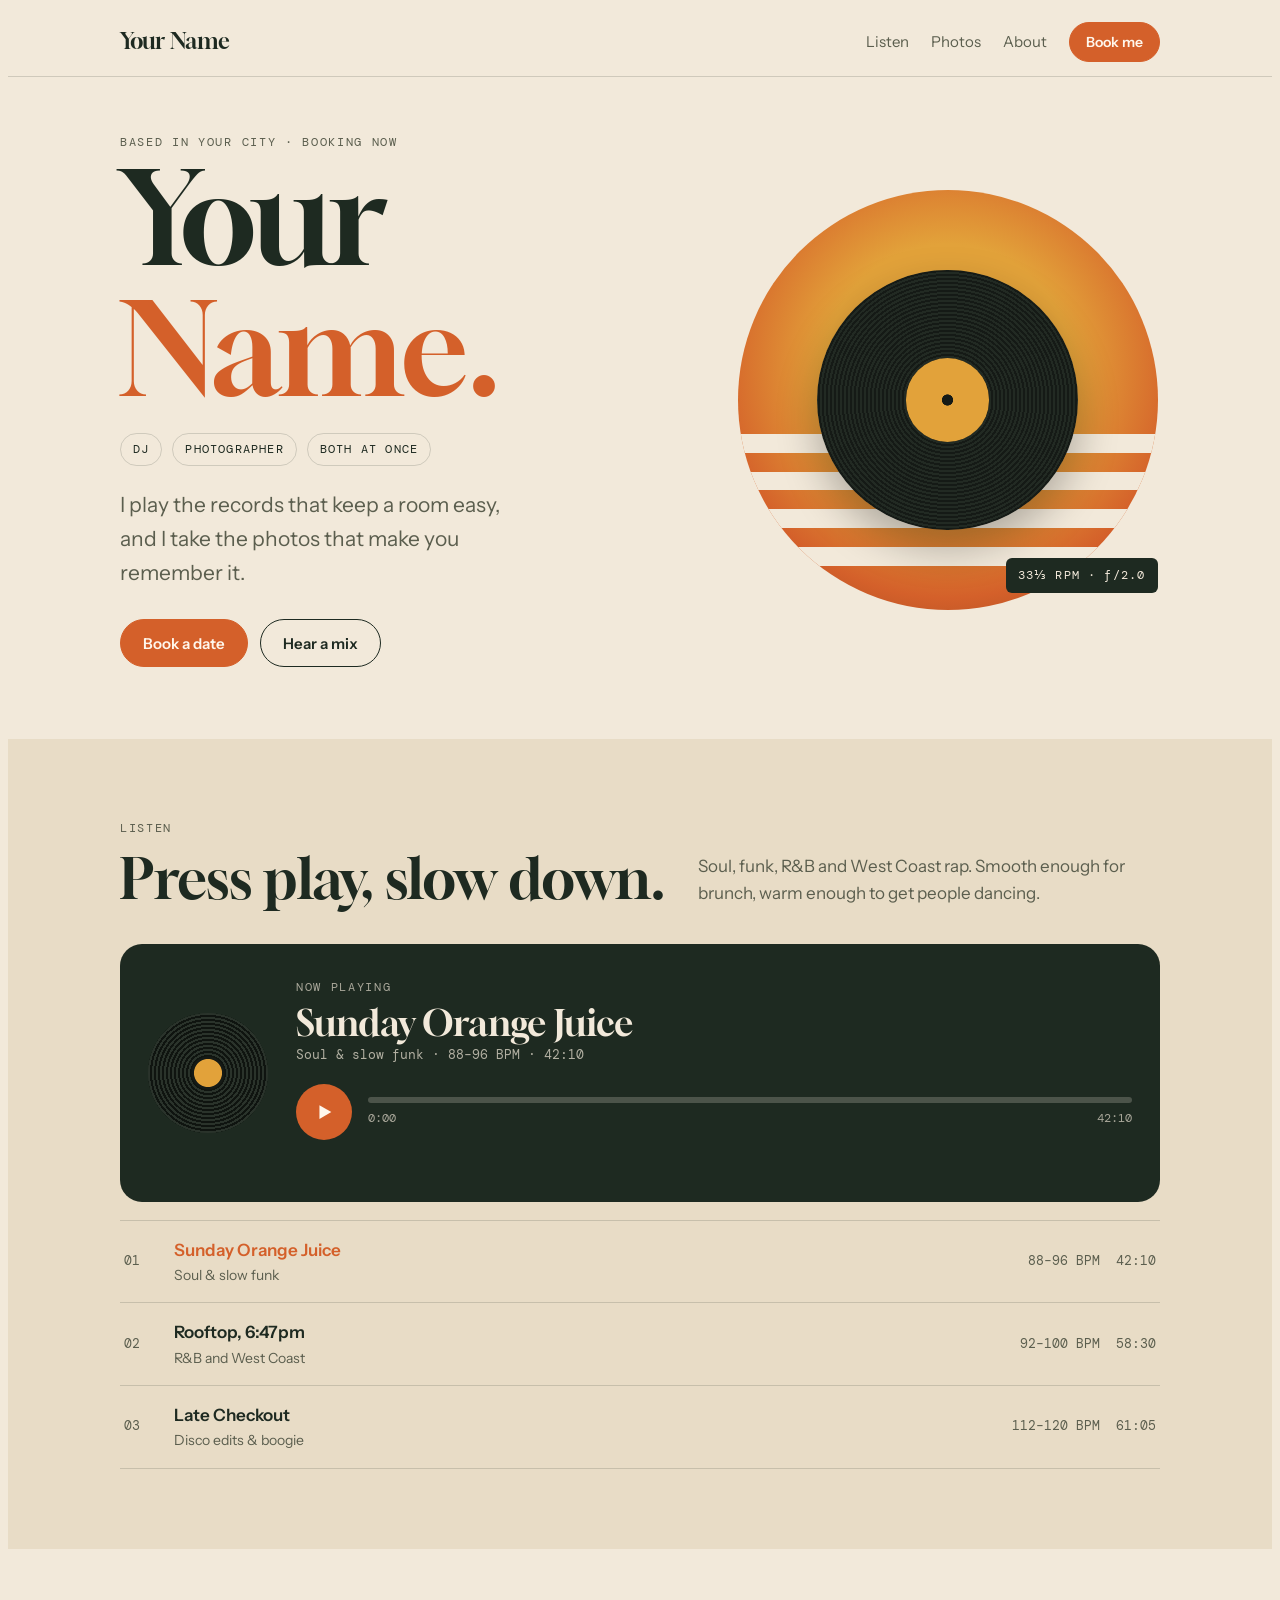
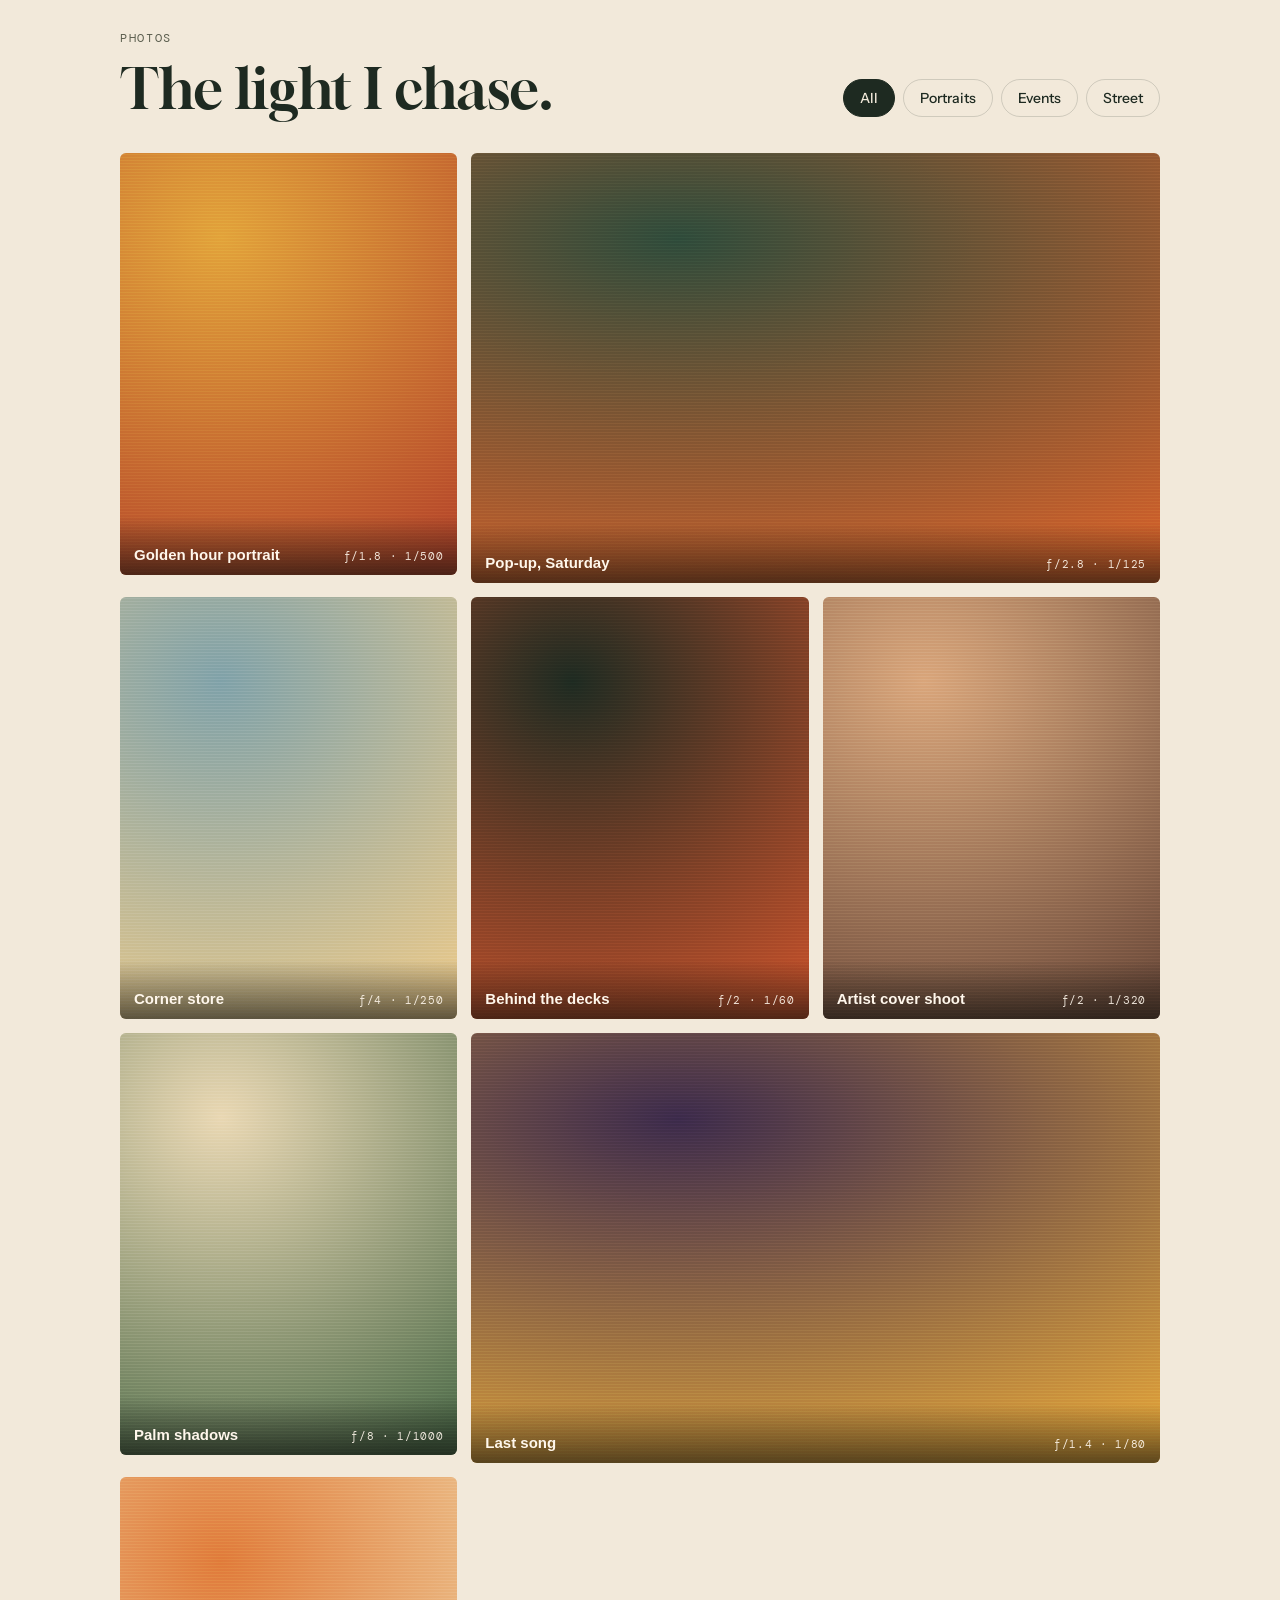
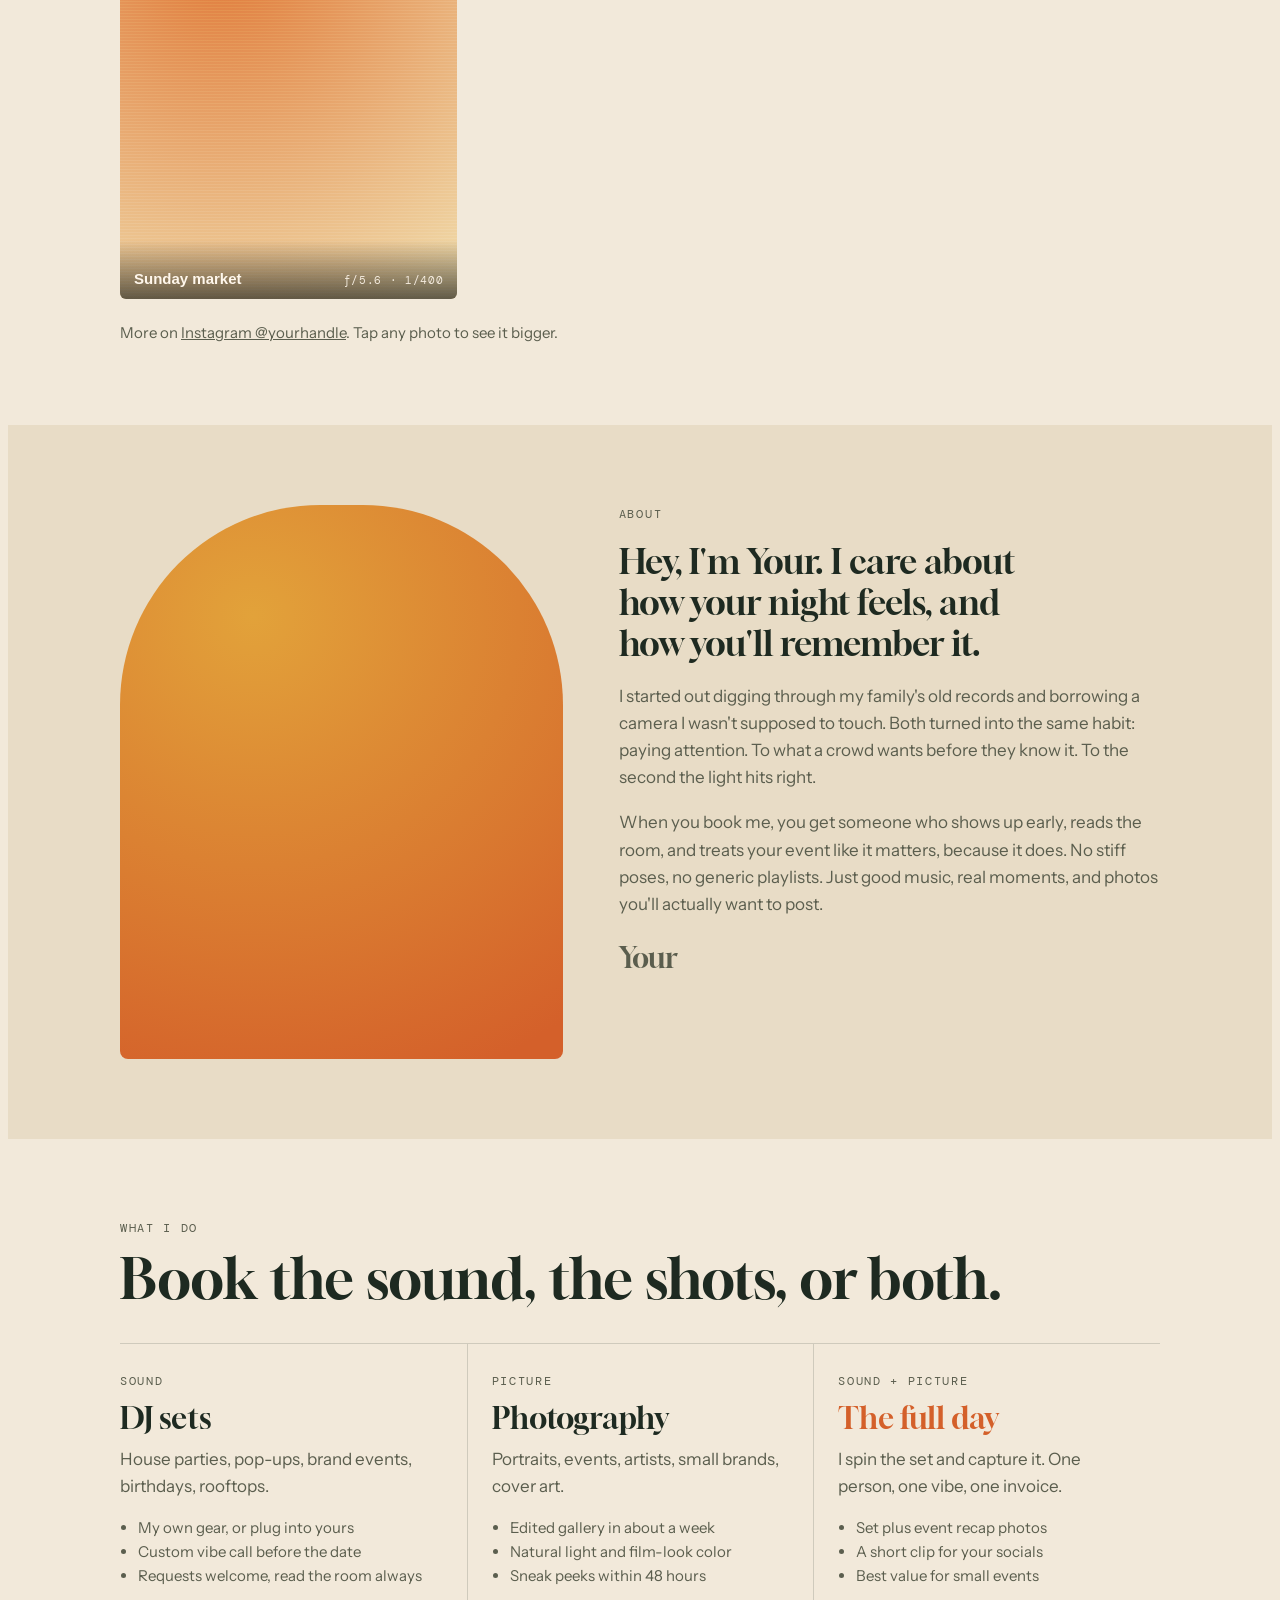
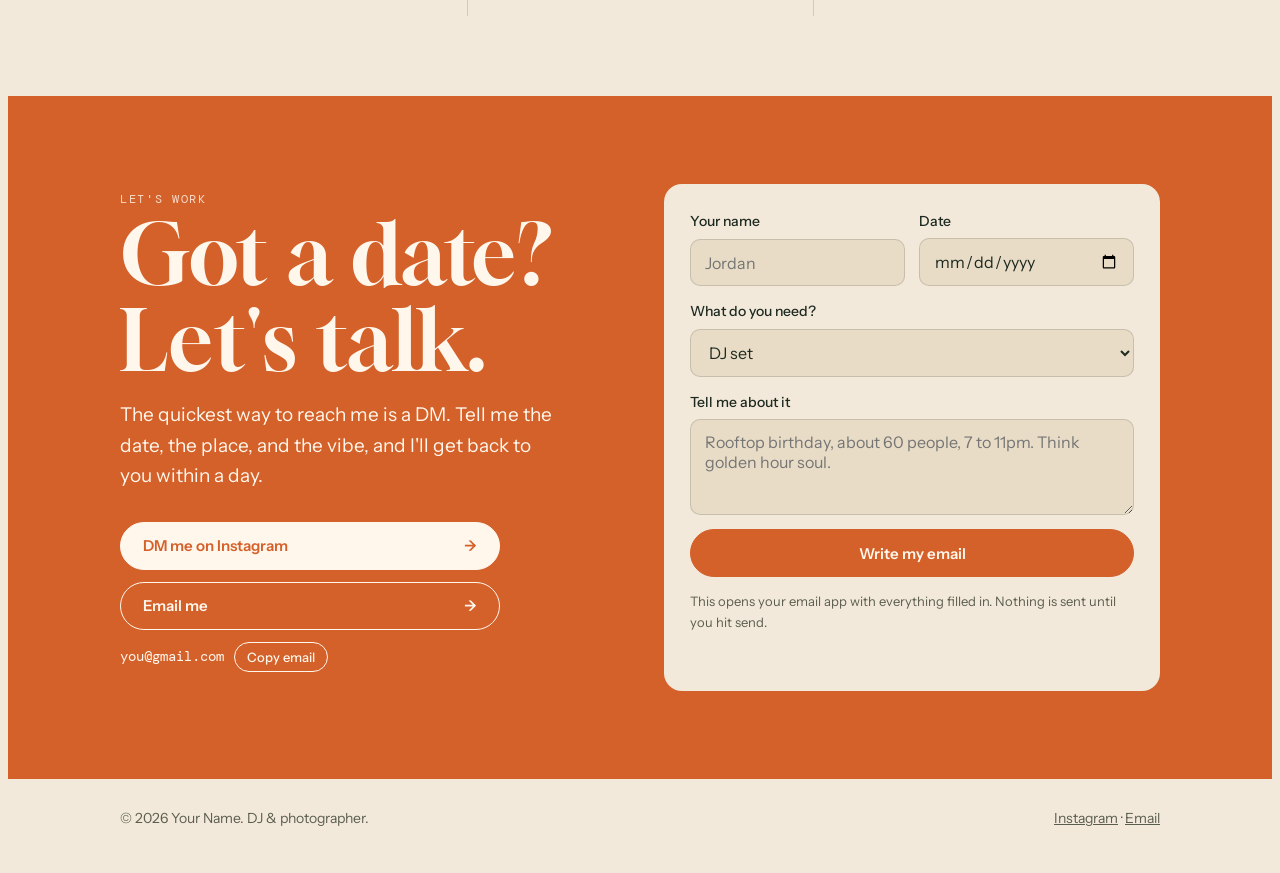
==== index.html @ 6119dc50 "Add DJ + photography portfolio site Co-Authored-By: Claude Opus 5.5 <noreply@anthropic.com> Claude-S" ====
<!doctype html>
<html lang="en">
<head>
<meta charset="utf-8">
<meta name="viewport" content="width=device-width, initial-scale=1, viewport-fit=cover">
<title>Golden Hour Sets</title>
<meta name="claude:viewport-fit-sides" content="cover">
<meta name="description" content="DJ and photographer. Book a set, a shoot, or both.">
<link rel="preconnect" href="https://fonts.googleapis.com">
<link rel="preconnect" href="https://fonts.gstatic.com" crossorigin>
<link rel="stylesheet" href="https://fonts.googleapis.com/css2?family=Gloock&family=Instrument+Sans:wght@400;500;600&family=DM+Mono:wght@400;500&display=swap">
<style>
/* Layout: one warm, sun-faded column. Big serif name, record + film frames, plenty of air. */
:root {
  --paper: #F2E9DA;      /* sun-faded paper */
  --paper-2: #E8DCC6;    /* deeper paper for bands */
  --ink: #1E2A21;        /* deep palm green, near black */
  --ink-soft: #5B5E4E;   /* muted olive grey */
  --sun: #D4602A;        /* sunset orange */
  --gold: #E2A23A;       /* late-afternoon gold */
  --line: rgba(30, 42, 33, .16);
  --on-sun: #FFF7EC;
  --display: "Gloock", "Georgia", "Times New Roman", serif;
  --body: "Instrument Sans", "Helvetica Neue", Arial, sans-serif;
  --mono: "DM Mono", ui-monospace, "SFMono-Regular", Menlo, monospace;
  --max: 1080px;
}
@media (prefers-color-scheme: dark) {
  :root:not([data-theme="light"]) {
    --paper: #131A15; --paper-2: #1A231C; --ink: #F1E7D6; --ink-soft: #ABA894;
    --sun: #EE8445; --gold: #E9B25A; --line: rgba(241, 231, 214, .14); --on-sun: #1A1208;
    color-scheme: dark;
  }
}
:root[data-theme="dark"] {
  --paper: #131A15; --paper-2: #1A231C; --ink: #F1E7D6; --ink-soft: #ABA894;
  --sun: #EE8445; --gold: #E9B25A; --line: rgba(241, 231, 214, .14); --on-sun: #1A1208;
  color-scheme: dark;
}

* { box-sizing: border-box; }
[hidden] { display: none !important; }
html { scroll-behavior: smooth; }
body {
  background: var(--paper); color: var(--ink);
  font-family: var(--body); font-size: 17px; line-height: 1.6;
  -webkit-font-smoothing: antialiased;
}
a { color: inherit; }
:focus-visible { outline: 2px solid var(--sun); outline-offset: 3px; border-radius: 4px; }

.wrap {
  max-width: var(--max); margin: 0 auto;
  padding-left: max(20px, env(safe-area-inset-left, 0px));
  padding-right: max(20px, env(safe-area-inset-right, 0px));
}
.label {
  font-family: var(--mono); font-size: 12px; letter-spacing: .14em; text-transform: uppercase;
  color: var(--ink-soft);
}
h1, h2, h3 { font-family: var(--display); font-weight: 400; line-height: 1.02; text-wrap: balance; margin: 0; }
h2 { font-size: clamp(36px, 6vw, 56px); }
p { margin: 0; }

/* ---------- Nav ---------- */
body::before { content: ""; position: fixed; inset: 0 0 auto; height: env(safe-area-inset-top, 0px); z-index: 10; background: var(--paper); }
.nav {
  position: sticky; top: env(safe-area-inset-top, 0px); z-index: 9;
  background: color-mix(in srgb, var(--paper) 88%, transparent);
  backdrop-filter: blur(10px); -webkit-backdrop-filter: blur(10px);
  border-bottom: 1px solid var(--line);
}
.nav .wrap { display: flex; align-items: center; justify-content: space-between; gap: 16px; padding-block: 14px; }
.brand { font-family: var(--display); font-size: 22px; text-decoration: none; white-space: nowrap; }
.nav-links { display: flex; gap: 22px; align-items: center; font-size: 15px; }
.nav-links a { text-decoration: none; color: var(--ink-soft); }
.nav-links a:hover { color: var(--ink); }
.btn {
  display: inline-flex; align-items: center; justify-content: center; gap: 8px;
  min-height: 48px; padding: 0 22px; border-radius: 999px;
  font: 600 15px/1 var(--body); text-decoration: none; cursor: pointer;
  border: 1.5px solid var(--ink); background: transparent; color: var(--ink);
  transition: transform .15s ease, background .15s ease;
}
.btn:hover { transform: translateY(-1px); }
.btn.solid { background: var(--sun); border-color: var(--sun); color: var(--on-sun); }
.btn.small { min-height: 40px; padding: 0 16px; font-size: 14px; }
@media (max-width: 720px) { .nav-links a:not(.btn) { display: none; } }

/* ---------- Hero ---------- */
.hero .wrap { display: grid; grid-template-columns: 1.15fr .85fr; gap: 40px; align-items: center; padding-block: 56px 72px; }
.hero h1 { font-size: clamp(56px, 11vw, 128px); letter-spacing: -.01em; }
.hero h1 em { font-style: normal; color: var(--sun); }
.hero .roles { display: flex; gap: 10px; flex-wrap: wrap; margin: 20px 0 22px; }
.chip { font-family: var(--mono); font-size: 12px; letter-spacing: .1em; text-transform: uppercase; border: 1px solid var(--line); border-radius: 999px; padding: 6px 12px; }
.hero .lede { font-size: clamp(18px, 2.2vw, 21px); max-width: 30ch; color: var(--ink-soft); }
.hero .ctas { display: flex; gap: 12px; flex-wrap: wrap; margin-top: 30px; }

.sun-record { position: relative; width: 100%; max-width: 420px; aspect-ratio: 1; margin-inline: auto; }
.sun-record .sun {
  position: absolute; inset: 0; border-radius: 50%;
  background: radial-gradient(circle at 50% 42%, var(--gold) 0 38%, var(--sun) 72%, color-mix(in srgb, var(--sun) 70%, #000) 100%);
}
.sun-record .stripes { position: absolute; inset: 0; border-radius: 50%; overflow: hidden; }
.sun-record .stripes i { position: absolute; left: 0; right: 0; height: 4.5%; background: var(--paper); }
.sun-record .disc {
  position: absolute; width: 62%; aspect-ratio: 1; left: 19%; top: 19%; border-radius: 50%;
  background: repeating-radial-gradient(circle, #151a16 0 2px, #222a23 2px 4px);
  box-shadow: 0 18px 40px rgba(0,0,0,.28);
  animation: spin 1.8s linear infinite; animation-play-state: paused;
}
.sun-record .disc::after {
  content: ""; position: absolute; inset: 34%; border-radius: 50%;
  background: radial-gradient(circle, #151a16 0 9%, var(--gold) 10% 100%);
}
.sun-record .tag { position: absolute; bottom: 4%; right: 0; background: var(--ink); color: var(--paper); font-family: var(--mono); font-size: 12px; letter-spacing: .1em; padding: 8px 12px; border-radius: 6px; }
body.playing .sun-record .disc, body.playing .mini-disc { animation-play-state: running; }
@keyframes spin { to { transform: rotate(360deg); } }
@media (max-width: 820px) {
  .hero .wrap { grid-template-columns: 1fr; padding-block: 36px 56px; gap: 36px; }
  .sun-record { max-width: 300px; order: -1; }
}

/* ---------- Sections ---------- */
section { scroll-margin-top: 72px; }
.section { padding-block: 80px; }
.band { background: var(--paper-2); }
.head { display: flex; justify-content: space-between; align-items: end; gap: 24px; flex-wrap: wrap; margin-bottom: 36px; }
.head p { max-width: 42ch; color: var(--ink-soft); }
.head .label { display: block; margin-bottom: 12px; }

/* ---------- Listen ---------- */
.player {
  display: grid; grid-template-columns: auto 1fr; gap: 28px; align-items: center;
  background: var(--ink); color: var(--paper); border-radius: 22px; padding: 28px;
}
.mini-disc {
  width: 120px; aspect-ratio: 1; border-radius: 50%;
  background: radial-gradient(circle, var(--gold) 0 16%, #151a16 17% 19%, transparent 20%), repeating-radial-gradient(circle, #0f1410 0 2px, #2a332b 2px 4px);
  animation: spin 1.8s linear infinite; animation-play-state: paused;
}
.now { min-width: 0; }
.now .label { color: color-mix(in srgb, var(--paper) 65%, transparent); }
.now h3 { font-size: clamp(26px, 4vw, 36px); margin: 6px 0 4px; }
.now .meta { font-family: var(--mono); font-size: 13px; color: color-mix(in srgb, var(--paper) 70%, transparent); }
.controls { display: flex; align-items: center; gap: 16px; margin-top: 18px; }
.play {
  width: 56px; height: 56px; flex: none; border-radius: 50%; border: 0; cursor: pointer;
  background: var(--sun); color: var(--on-sun); display: grid; place-items: center;
}
.play svg { width: 22px; height: 22px; fill: currentColor; }
.bar { flex: 1; min-width: 0; }
.track-line { height: 6px; border-radius: 6px; background: color-mix(in srgb, var(--paper) 22%, transparent); overflow: hidden; cursor: pointer; }
.track-line span { display: block; height: 100%; width: 0; background: var(--gold); }
.times { display: flex; justify-content: space-between; font-family: var(--mono); font-size: 12px; margin-top: 6px; color: color-mix(in srgb, var(--paper) 65%, transparent); font-variant-numeric: tabular-nums; }
.note { margin-top: 14px; font-size: 14px; color: var(--gold); min-height: 1.4em; }
.note a { color: var(--gold); }

.mixes { list-style: none; margin: 18px 0 0; padding: 0; border-top: 1px solid var(--line); }
.mixes button {
  width: 100%; display: grid; grid-template-columns: 34px 1fr auto auto; gap: 16px; align-items: center;
  padding: 16px 4px; background: none; border: 0; border-bottom: 1px solid var(--line);
  font: inherit; color: inherit; text-align: left; cursor: pointer;
}
.mixes button:hover .t { color: var(--sun); }
.mixes .n, .mixes .bpm, .mixes .len { font-family: var(--mono); font-size: 13px; color: var(--ink-soft); font-variant-numeric: tabular-nums; }
.mixes .t { font-weight: 600; transition: color .15s; }
.mixes .t small { display: block; font-weight: 400; color: var(--ink-soft); font-size: 14px; }
.mixes button[aria-current="true"] .t { color: var(--sun); }
@media (max-width: 600px) {
  .player { grid-template-columns: 1fr; text-align: left; padding: 22px; }
  .mini-disc { width: 84px; }
  .mixes button { grid-template-columns: 28px 1fr auto; }
  .mixes .bpm { display: none; }
}

/* ---------- Photos ---------- */
.filters { display: flex; gap: 8px; flex-wrap: wrap; }
.filters button {
  font: 500 14px var(--body); padding: 9px 16px; border-radius: 999px; cursor: pointer;
  border: 1px solid var(--line); background: transparent; color: var(--ink);
}
.filters button[aria-pressed="true"] { background: var(--ink); color: var(--paper); border-color: var(--ink); }
.gallery { display: grid; grid-template-columns: repeat(3, 1fr); gap: 14px; }
.shot {
  position: relative; margin: 0; border: 0; padding: 0; cursor: zoom-in; text-align: left;
  border-radius: 6px; overflow: hidden; background: var(--paper-2); color: #FFF7EC;
  aspect-ratio: 4 / 5; max-width: 100%;
}
.shot.wide { grid-column: span 2; aspect-ratio: 8 / 5; }
.shot img, .shot .ph { position: absolute; inset: 0; width: 100%; height: 100%; object-fit: cover; transition: transform .5s ease; }
.shot:hover img, .shot:hover .ph { transform: scale(1.03); }
.shot .ph::after { /* film grain */
  content: ""; position: absolute; inset: 0; opacity: .18; mix-blend-mode: overlay;
  background-image: repeating-linear-gradient(0deg, rgba(255,255,255,.5) 0 1px, transparent 1px 3px);
}
.shot .cap {
  position: absolute; left: 0; right: 0; bottom: 0; padding: 30px 14px 12px;
  background: linear-gradient(transparent, rgba(10,12,10,.62));
  display: flex; justify-content: space-between; gap: 10px; align-items: end;
}
.shot .cap b { font-weight: 600; font-size: 15px; }
.shot .cap span { font-family: var(--mono); font-size: 11px; letter-spacing: .06em; opacity: .9; white-space: nowrap; }
@media (max-width: 760px) {
  .gallery { grid-template-columns: 1fr 1fr; gap: 10px; }
  .shot .cap span { display: none; }
}
.gallery-foot { margin-top: 22px; color: var(--ink-soft); font-size: 15px; }

.lightbox { position: fixed; inset: 0; z-index: 20; background: rgba(8,10,8,.9); display: grid; place-items: center; padding: max(20px, env(safe-area-inset-top, 0px)) max(20px, env(safe-area-inset-right, 0px)) max(20px, env(safe-area-inset-bottom, 0px)) max(20px, env(safe-area-inset-left, 0px)); }
.lightbox figure { margin: 0; width: min(900px, 100%); }
.lightbox .frame { position: relative; width: 100%; aspect-ratio: 3/2; max-height: 74vh; border-radius: 6px; overflow: hidden; }
.lightbox .frame img, .lightbox .frame .ph { position: absolute; inset: 0; width: 100%; height: 100%; object-fit: contain; }
.lightbox figcaption { color: #F1E7D6; display: flex; justify-content: space-between; gap: 12px; flex-wrap: wrap; margin-top: 12px; font-size: 15px; }
.lightbox figcaption span { font-family: var(--mono); font-size: 12px; opacity: .8; }
.lightbox .close { position: absolute; top: max(16px, env(safe-area-inset-top, 0px)); right: max(16px, env(safe-area-inset-right, 0px)); color: #F1E7D6; border-color: #F1E7D6; }

/* ---------- About ---------- */
.about .wrap { display: grid; grid-template-columns: .9fr 1.1fr; gap: 56px; align-items: start; }
.portrait { position: relative; aspect-ratio: 4/5; border-radius: 200px 200px 8px 8px; overflow: hidden; background: var(--paper-2); max-width: 100%; }
.portrait img, .portrait .ph { position: absolute; inset: 0; width: 100%; height: 100%; object-fit: cover; }
.about-text { display: grid; gap: 18px; max-width: 58ch; min-width: 0; }
.about-text .big { font-family: var(--display); font-size: clamp(26px, 3.4vw, 34px); line-height: 1.2; }
.about-text p:not(.big) { color: var(--ink-soft); }
.sig { font-family: var(--display); font-size: 28px; color: var(--sun); }
@media (max-width: 820px) { .about .wrap { grid-template-columns: 1fr; gap: 32px; } .portrait { max-width: 340px; } }

/* ---------- Services ---------- */
.services { display: grid; grid-template-columns: repeat(3, 1fr); gap: 0; border-top: 1px solid var(--line); }
.svc { padding: 28px 24px 28px 0; display: grid; gap: 12px; align-content: start; min-width: 0; }
.svc + .svc { padding-left: 24px; border-left: 1px solid var(--line); }
.svc h3 { font-size: 30px; }
.svc p { color: var(--ink-soft); }
.svc ul { margin: 4px 0 0; padding-left: 18px; color: var(--ink-soft); font-size: 15px; }
.svc.feature h3 { color: var(--sun); }
@media (max-width: 820px) {
  .services { grid-template-columns: 1fr; }
  .svc, .svc + .svc { padding: 24px 0; border-left: 0; border-bottom: 1px solid var(--line); }
}

/* ---------- Book ---------- */
.book { background: var(--sun); color: var(--on-sun); }
.book .wrap { display: grid; grid-template-columns: 1fr 1fr; gap: 48px; padding-block: 88px; }
.book h2 { font-size: clamp(44px, 8vw, 84px); }
.book .label { color: color-mix(in srgb, var(--on-sun) 80%, transparent); }
.book .sub { margin-top: 18px; font-size: 19px; max-width: 34ch; }
.reach { display: grid; gap: 12px; margin-top: 30px; }
.reach .btn { border-color: var(--on-sun); color: var(--on-sun); justify-content: space-between; width: 100%; max-width: 380px; }
.reach .btn.solid { background: var(--on-sun); color: var(--sun); }
.copy-row { display: flex; align-items: center; gap: 10px; flex-wrap: wrap; font-family: var(--mono); font-size: 14px; }
.copy-row button { font: 500 13px var(--body); background: none; border: 1px solid var(--on-sun); color: var(--on-sun); border-radius: 999px; padding: 6px 12px; cursor: pointer; }

form { display: grid; gap: 14px; background: var(--paper); color: var(--ink); border-radius: 18px; padding: 26px; min-width: 0; }
form .row { display: grid; grid-template-columns: 1fr 1fr; gap: 14px; }
label { display: grid; gap: 6px; font-size: 14px; font-weight: 500; }
input, select, textarea {
  font: 16px var(--body); color: var(--ink); background: var(--paper-2);
  border: 1px solid var(--line); border-radius: 10px; padding: 12px 14px; width: 100%; min-width: 0;
}
textarea { min-height: 96px; resize: vertical; }
form .hint { font-size: 13px; color: var(--ink-soft); }
form .done { font-size: 14px; color: var(--sun); font-weight: 600; min-height: 1.3em; }
@media (max-width: 820px) { .book .wrap { grid-template-columns: 1fr; padding-block: 64px; } }
@media (max-width: 480px) { form .row { grid-template-columns: 1fr; } form { padding: 20px; } }

footer .wrap { display: flex; justify-content: space-between; gap: 16px; flex-wrap: wrap; padding-block: 28px 36px; font-size: 14px; color: var(--ink-soft); }
footer a { color: var(--ink-soft); }

@media (prefers-reduced-motion: reduce) {
  html { scroll-behavior: auto; }
  *, *::before, *::after { animation: none !important; transition: none !important; }
}
</style>
</head>
<body>

<!--
  ================================================================
  EDIT ME: everything personal lives in the CONFIG block in the
  <script> at the bottom (name, Instagram, email, mixes, photos).
  ================================================================
-->

<header class="nav">
  <div class="wrap">
    <a class="brand" href="#top" data-fill="name">Your Name</a>
    <nav class="nav-links" aria-label="Main">
      <a href="#listen">Listen</a>
      <a href="#photos">Photos</a>
      <a href="#about">About</a>
      <a class="btn solid small" href="#book">Book me</a>
    </nav>
  </div>
</header>

<main id="top">
  <section class="hero">
    <div class="wrap">
      <div>
        <p class="label" data-fill="city">Based in Your City · Booking now</p>
        <h1><span data-fill="first">Your</span><br><em data-fill="last">Name.</em></h1>
        <div class="roles"><span class="chip">DJ</span><span class="chip">Photographer</span><span class="chip">Both at once</span></div>
        <p class="lede">I play the records that keep a room easy, and I take the photos that make you remember it.</p>
        <div class="ctas">
          <a class="btn solid" href="#book">Book a date</a>
          <a class="btn" href="#listen">Hear a mix</a>
        </div>
      </div>
      <div class="sun-record" aria-hidden="true">
        <div class="sun"></div>
        <div class="stripes"><i style="top:58%"></i><i style="top:67%"></i><i style="top:76%"></i><i style="top:85%"></i></div>
        <div class="disc"></div>
        <div class="tag">33⅓ RPM · f/2.0</div>
      </div>
    </div>
  </section>

  <section id="listen" class="section band" aria-labelledby="listen-h">
    <div class="wrap">
      <div class="head">
        <div><span class="label">Listen</span><h2 id="listen-h">Press play, slow down.</h2></div>
        <p>Soul, funk, R&amp;B and West Coast rap. Smooth enough for brunch, warm enough to get people dancing.</p>
      </div>
      <div class="player">
        <div class="mini-disc" aria-hidden="true"></div>
        <div class="now">
          <span class="label">Now playing</span>
          <h3 id="np-title">Mix title</h3>
          <div class="meta" id="np-meta">—</div>
          <div class="controls">
            <button class="play" id="play" aria-label="Play">
              <svg viewBox="0 0 24 24" id="play-icon"><path d="M7 4.5v15l13-7.5z"/></svg>
            </button>
            <div class="bar">
              <div class="track-line" id="seek" role="slider" aria-label="Seek" aria-valuemin="0" aria-valuemax="100" aria-valuenow="0" tabindex="0"><span id="progress"></span></div>
              <div class="times"><span id="cur">0:00</span><span id="dur">0:00</span></div>
            </div>
          </div>
          <p class="note" id="note" aria-live="polite"></p>
        </div>
      </div>
      <ul class="mixes" id="mixes"></ul>
      <audio id="audio" preload="none"></audio>
    </div>
  </section>

  <section id="photos" class="section" aria-labelledby="photos-h">
    <div class="wrap">
      <div class="head">
        <div><span class="label">Photos</span><h2 id="photos-h">The light I chase.</h2></div>
        <div class="filters" id="filters" role="group" aria-label="Filter photos"></div>
      </div>
      <div class="gallery" id="gallery"></div>
      <p class="gallery-foot">More on <a id="ig-more" href="#">Instagram</a>. Tap any photo to see it bigger.</p>
    </div>
  </section>

  <section id="about" class="section band about" aria-labelledby="about-h">
    <div class="wrap">
      <div class="portrait" id="portrait"></div>
      <div class="about-text">
        <span class="label">About</span>
        <h2 id="about-h" class="big">Hey, I'm <span data-fill="first">Your</span>. I care about how your night feels, and how you'll remember it.</h2>
        <p>I started out digging through my family's old records and borrowing a camera I wasn't supposed to touch. Both turned into the same habit: paying attention. To what a crowd wants before they know it. To the second the light hits right.</p>
        <p>When you book me, you get someone who shows up early, reads the room, and treats your event like it matters, because it does. No stiff poses, no generic playlists. Just good music, real moments, and photos you'll actually want to post.</p>
        <p class="sig" data-fill="first">Your</p>
      </div>
    </div>
  </section>

  <section class="section" aria-labelledby="svc-h">
    <div class="wrap">
      <div class="head">
        <div><span class="label">What I do</span><h2 id="svc-h">Book the sound, the shots, or both.</h2></div>
      </div>
      <div class="services">
        <div class="svc">
          <span class="label">Sound</span>
          <h3>DJ sets</h3>
          <p>House parties, pop-ups, brand events, birthdays, rooftops.</p>
          <ul><li>My own gear, or plug into yours</li><li>Custom vibe call before the date</li><li>Requests welcome, read the room always</li></ul>
        </div>
        <div class="svc">
          <span class="label">Picture</span>
          <h3>Photography</h3>
          <p>Portraits, events, artists, small brands, cover art.</p>
          <ul><li>Edited gallery in about a week</li><li>Natural light and film-look color</li><li>Sneak peeks within 48 hours</li></ul>
        </div>
        <div class="svc feature">
          <span class="label">Sound + Picture</span>
          <h3>The full day</h3>
          <p>I spin the set and capture it. One person, one vibe, one invoice.</p>
          <ul><li>Set plus event recap photos</li><li>A short clip for your socials</li><li>Best value for small events</li></ul>
        </div>
      </div>
    </div>
  </section>

  <section id="book" class="book" aria-labelledby="book-h">
    <div class="wrap">
      <div>
        <span class="label">Let's work</span>
        <h2 id="book-h">Got a date? Let's talk.</h2>
        <p class="sub">The quickest way to reach me is a DM. Tell me the date, the place, and the vibe, and I'll get back to you within a day.</p>
        <div class="reach">
          <a class="btn solid" id="ig-btn" href="#" target="_blank" rel="noopener">DM me on Instagram <span aria-hidden="true">→</span></a>
          <a class="btn" id="mail-btn" href="#">Email me <span aria-hidden="true">→</span></a>
          <div class="copy-row"><span id="email-text">you@gmail.com</span><button type="button" id="copy-email">Copy email</button><span id="copied" aria-live="polite"></span></div>
        </div>
      </div>
      <form id="book-form" novalidate>
        <div class="row">
          <label for="f-name">Your name<input id="f-name" name="name" autocomplete="name" placeholder="Jordan"></label>
          <label for="f-date">Date<input id="f-date" name="date" type="date"></label>
        </div>
        <label for="f-type">What do you need?
          <select id="f-type" name="type">
            <option>DJ set</option><option>Photography</option><option>Sound + Picture</option><option>Not sure yet</option>
          </select>
        </label>
        <label for="f-msg">Tell me about it<textarea id="f-msg" name="msg" placeholder="Rooftop birthday, about 60 people, 7 to 11pm. Think golden hour soul."></textarea></label>
        <button class="btn solid" type="submit">Write my email</button>
        <p class="hint">This opens your email app with everything filled in. Nothing is sent until you hit send.</p>
        <p class="done" id="form-done" aria-live="polite"></p>
      </form>
    </div>
  </section>
</main>

<footer>
  <div class="wrap">
    <span>© <span id="yr"></span> <span data-fill="name">Your Name</span>. DJ &amp; photographer.</span>
    <span><a id="ig-foot" href="#" target="_blank" rel="noopener">Instagram</a> · <a id="mail-foot" href="#">Email</a></span>
  </div>
</footer>

<div class="lightbox" id="lightbox" hidden role="dialog" aria-modal="true" aria-label="Photo viewer">
  <button class="btn small close" id="lb-close" type="button">Close</button>
  <figure><div class="frame" id="lb-frame"></div><figcaption><b id="lb-title"></b><span id="lb-exif"></span></figcaption></figure>
</div>

<script>
/* =====================================================================
   CONFIG: change these and the whole site updates.
   - photos: put image files next to this page (e.g. photos/1.jpg) and
     set src. Leave src empty to keep the color placeholder.
   - mixes: set src to an .mp3 file, OR set link to your SoundCloud /
     Mixcloud page. Example entries below are placeholders.
   ===================================================================== */
const CONFIG = {
  name: "Your Name",
  city: "Your City",
  instagram: "yourhandle",          // no @
  email: "you@gmail.com",
  portrait: "",                     // e.g. "photos/me.jpg"
  mixes: [
    { title: "Sunday Orange Juice", mood: "Soul & slow funk", bpm: "88–96", length: "42:10", src: "", link: "" },
    { title: "Rooftop, 6:47pm",     mood: "R&B and West Coast", bpm: "92–100", length: "58:30", src: "", link: "" },
    { title: "Late Checkout",       mood: "Disco edits & boogie", bpm: "112–120", length: "61:05", src: "", link: "" }
  ],
  photos: [
    { title: "Golden hour portrait", cat: "Portraits", exif: "35mm · f/1.8 · 1/500 · ISO 100", src: "", tint: ["#E2A23A", "#B4452A"] },
    { title: "Pop-up, Saturday",     cat: "Events",    exif: "28mm · f/2.8 · 1/125 · ISO 1600", src: "", tint: ["#2E4A3A", "#D4602A"], wide: true },
    { title: "Corner store",         cat: "Street",    exif: "50mm · f/4 · 1/250 · ISO 200", src: "", tint: ["#7FA1A8", "#E8C88A"] },
    { title: "Behind the decks",     cat: "Events",    exif: "35mm · f/2 · 1/60 · ISO 3200", src: "", tint: ["#1E2A21", "#C24F2A"] },
    { title: "Artist cover shoot",   cat: "Portraits", exif: "85mm · f/2 · 1/320 · ISO 200", src: "", tint: ["#D9A57A", "#6B4A3A"] },
    { title: "Palm shadows",         cat: "Street",    exif: "35mm · f/8 · 1/1000 · ISO 100", src: "", tint: ["#E9D7B2", "#4F6B4A"] },
    { title: "Last song",            cat: "Events",    exif: "24mm · f/1.4 · 1/80 · ISO 2500", src: "", tint: ["#3B2A4A", "#E2A23A"], wide: true },
    { title: "Sunday market",        cat: "Street",    exif: "50mm · f/5.6 · 1/400 · ISO 200", src: "", tint: ["#E07A3A", "#F0D9A8"] }
  ]
};
/* ===================================================================== */

const $ = (s) => document.querySelector(s);
const parts = CONFIG.name.trim().split(/\s+/);
const fills = { name: CONFIG.name, first: parts[0], last: (parts.slice(1).join(" ") || parts[0]) + ".", city: `Based in ${CONFIG.city} · Booking now` };
document.querySelectorAll("[data-fill]").forEach((el) => { el.textContent = fills[el.dataset.fill]; });
document.title = `${CONFIG.name} · DJ & Photographer`;
$("#yr").textContent = new Date().getFullYear();

// Contact links
const ig = `https://instagram.com/${CONFIG.instagram}`;
const igDM = `https://ig.me/m/${CONFIG.instagram}`;
const mail = `mailto:${CONFIG.email}?subject=${encodeURIComponent("Booking inquiry")}`;
$("#ig-btn").href = igDM; $("#ig-foot").href = ig; $("#ig-more").href = ig;
$("#ig-more").textContent = `Instagram @${CONFIG.instagram}`;
$("#mail-btn").href = mail; $("#mail-foot").href = mail;
$("#email-text").textContent = CONFIG.email;
$("#copy-email").addEventListener("click", () => {
  const ok = () => { $("#copied").textContent = "Copied"; setTimeout(() => $("#copied").textContent = "", 1800); };
  const fallback = () => { const r = document.createRange(); r.selectNodeContents($("#email-text")); const s = getSelection(); s.removeAllRanges(); s.addRange(r); $("#copied").textContent = "Selected. Copy it from here."; };
  try { navigator.clipboard.writeText(CONFIG.email).then(ok, fallback); } catch (e) { fallback(); }
});

// Placeholder "photo": a soft film-look gradient
const ph = (p) => `<div class="ph" style="background:radial-gradient(120% 90% at 30% 20%, ${p.tint[0]}, ${p.tint[1]})"></div>`;
const media = (p) => p.src ? `<img src="${p.src}" alt="${p.title}" loading="lazy">` : ph(p);
if (CONFIG.portrait) $("#portrait").innerHTML = `<img src="${CONFIG.portrait}" alt="Portrait of ${CONFIG.name}">`;
else $("#portrait").innerHTML = ph({ tint: ["#E2A23A", "#D4602A"] });

// Gallery + filters
const cats = ["All", ...new Set(CONFIG.photos.map((p) => p.cat))];
let current = "All";
function renderGallery() {
  $("#gallery").innerHTML = CONFIG.photos
    .map((p, i) => ({ p, i }))
    .filter(({ p }) => current === "All" || p.cat === current)
    .map(({ p, i }) => `<button class="shot${p.wide && current === "All" ? " wide" : ""}" data-i="${i}" aria-label="Open photo: ${p.title}">${media(p)}<span class="cap"><b>${p.title}</b><span>${p.exif.split(" · ").slice(1, 3).join(" · ")}</span></span></button>`)
    .join("");
}
$("#filters").innerHTML = cats.map((c) => `<button type="button" aria-pressed="${c === current}" data-c="${c}">${c}</button>`).join("");
$("#filters").addEventListener("click", (e) => {
  const b = e.target.closest("button"); if (!b) return;
  current = b.dataset.c;
  document.querySelectorAll("#filters button").forEach((x) => x.setAttribute("aria-pressed", x === b));
  renderGallery();
});
renderGallery();

// Lightbox
let lastFocus = null;
$("#gallery").addEventListener("click", (e) => {
  const b = e.target.closest(".shot"); if (!b) return;
  const p = CONFIG.photos[b.dataset.i];
  lastFocus = b;
  $("#lb-frame").innerHTML = media(p); $("#lb-title").textContent = p.title; $("#lb-exif").textContent = p.exif;
  $("#lightbox").hidden = false; $("#lb-close").focus();
});
const closeLb = () => { $("#lightbox").hidden = true; lastFocus && lastFocus.focus(); };
$("#lb-close").addEventListener("click", closeLb);
$("#lightbox").addEventListener("click", (e) => { if (e.target.id === "lightbox") closeLb(); });
document.addEventListener("keydown", (e) => { if (e.key === "Escape" && !$("#lightbox").hidden) closeLb(); });

// Player
const audio = $("#audio");
let idx = 0;
const fmt = (s) => { if (!isFinite(s)) return "0:00"; const m = Math.floor(s / 60); return `${m}:${String(Math.floor(s % 60)).padStart(2, "0")}`; };
const ICON_PLAY = '<path d="M7 4.5v15l13-7.5z"/>', ICON_PAUSE = '<path d="M6 4h4.5v16H6zM13.5 4H18v16h-4.5z"/>';
function setPlaying(on) {
  document.body.classList.toggle("playing", on);
  $("#play-icon").innerHTML = on ? ICON_PAUSE : ICON_PLAY;
  $("#play").setAttribute("aria-label", on ? "Pause" : "Play");
}
function renderMixes() {
  $("#mixes").innerHTML = CONFIG.mixes.map((m, i) => `<li><button type="button" data-i="${i}" aria-current="${i === idx}"><span class="n">${String(i + 1).padStart(2, "0")}</span><span class="t">${m.title}<small>${m.mood}</small></span><span class="bpm">${m.bpm} BPM</span><span class="len">${m.length}</span></button></li>`).join("");
}
function load(i) {
  idx = i; const m = CONFIG.mixes[i];
  $("#np-title").textContent = m.title;
  $("#np-meta").textContent = `${m.mood} · ${m.bpm} BPM · ${m.length}`;
  $("#dur").textContent = m.length; $("#cur").textContent = "0:00"; $("#progress").style.width = "0";
  $("#note").innerHTML = "";
  audio.pause(); setPlaying(false);
  if (m.src) audio.src = m.src; else audio.removeAttribute("src");
  renderMixes();
}
function play() {
  const m = CONFIG.mixes[idx];
  if (m.src) { audio.play().then(() => setPlaying(true)).catch(() => { $("#note").textContent = "This mix didn't load. Try another one."; }); return; }
  if (m.link) { $("#note").innerHTML = `This one lives on <a href="${m.link}" target="_blank" rel="noopener">${new URL(m.link).hostname.replace("www.", "")}</a>. Tap to listen.`; return; }
  $("#note").innerHTML = `Full mix dropping soon. Catch clips on <a href="${ig}" target="_blank" rel="noopener">Instagram</a>.`;
}
$("#play").addEventListener("click", () => audio.src && !audio.paused ? (audio.pause(), setPlaying(false)) : play());
$("#mixes").addEventListener("click", (e) => { const b = e.target.closest("button"); if (!b) return; load(+b.dataset.i); play(); });
audio.addEventListener("timeupdate", () => {
  const pct = audio.duration ? (audio.currentTime / audio.duration) * 100 : 0;
  $("#progress").style.width = pct + "%"; $("#seek").setAttribute("aria-valuenow", Math.round(pct));
  $("#cur").textContent = fmt(audio.currentTime);
});
audio.addEventListener("loadedmetadata", () => $("#dur").textContent = fmt(audio.duration));
audio.addEventListener("ended", () => { setPlaying(false); if (idx < CONFIG.mixes.length - 1) { load(idx + 1); play(); } });
const seekTo = (pct) => { if (audio.duration) audio.currentTime = Math.max(0, Math.min(1, pct)) * audio.duration; };
$("#seek").addEventListener("click", (e) => { const r = e.currentTarget.getBoundingClientRect(); seekTo((e.clientX - r.left) / r.width); });
$("#seek").addEventListener("keydown", (e) => { if (!audio.duration) return; if (e.key === "ArrowRight") audio.currentTime += 10; if (e.key === "ArrowLeft") audio.currentTime -= 10; });
load(0);

// Booking form: builds an email the visitor sends themselves
$("#book-form").addEventListener("submit", (e) => {
  e.preventDefault();
  const f = new FormData(e.target);
  const name = (f.get("name") || "").trim();
  if (!name) { $("#form-done").textContent = "Add your name so I know who I'm talking to."; $("#f-name").focus(); return; }
  const body = `Hi ${parts[0]},\n\nI'm ${name}. I'm looking for: ${f.get("type")}.\nDate: ${f.get("date") || "TBD"}\n\n${f.get("msg") || ""}\n`;
  location.href = `mailto:${CONFIG.email}?subject=${encodeURIComponent(`Booking: ${f.get("type")}${f.get("date") ? " on " + f.get("date") : ""}`)}&body=${encodeURIComponent(body)}`;
  $("#form-done").textContent = `Your email app should open now. If it doesn't, send this to ${CONFIG.email}.`;
});
</script>
</body>
</html>
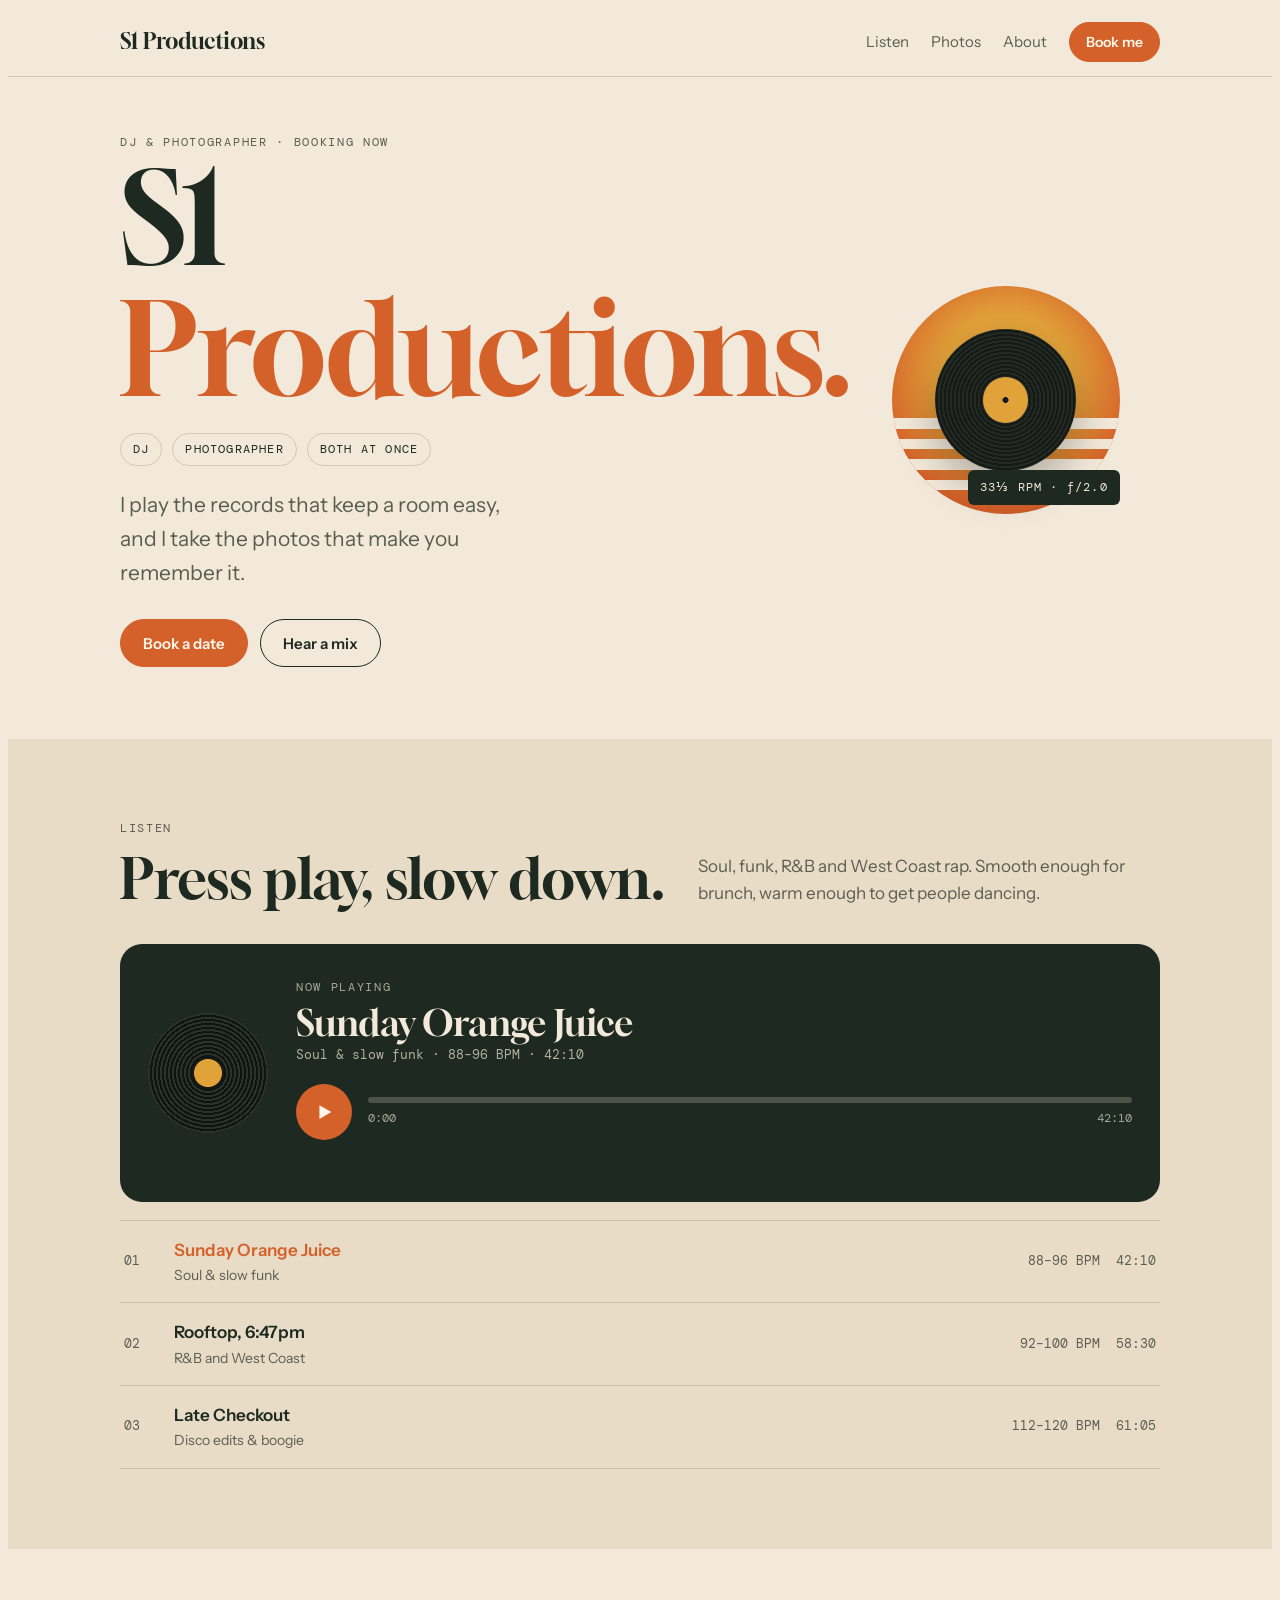
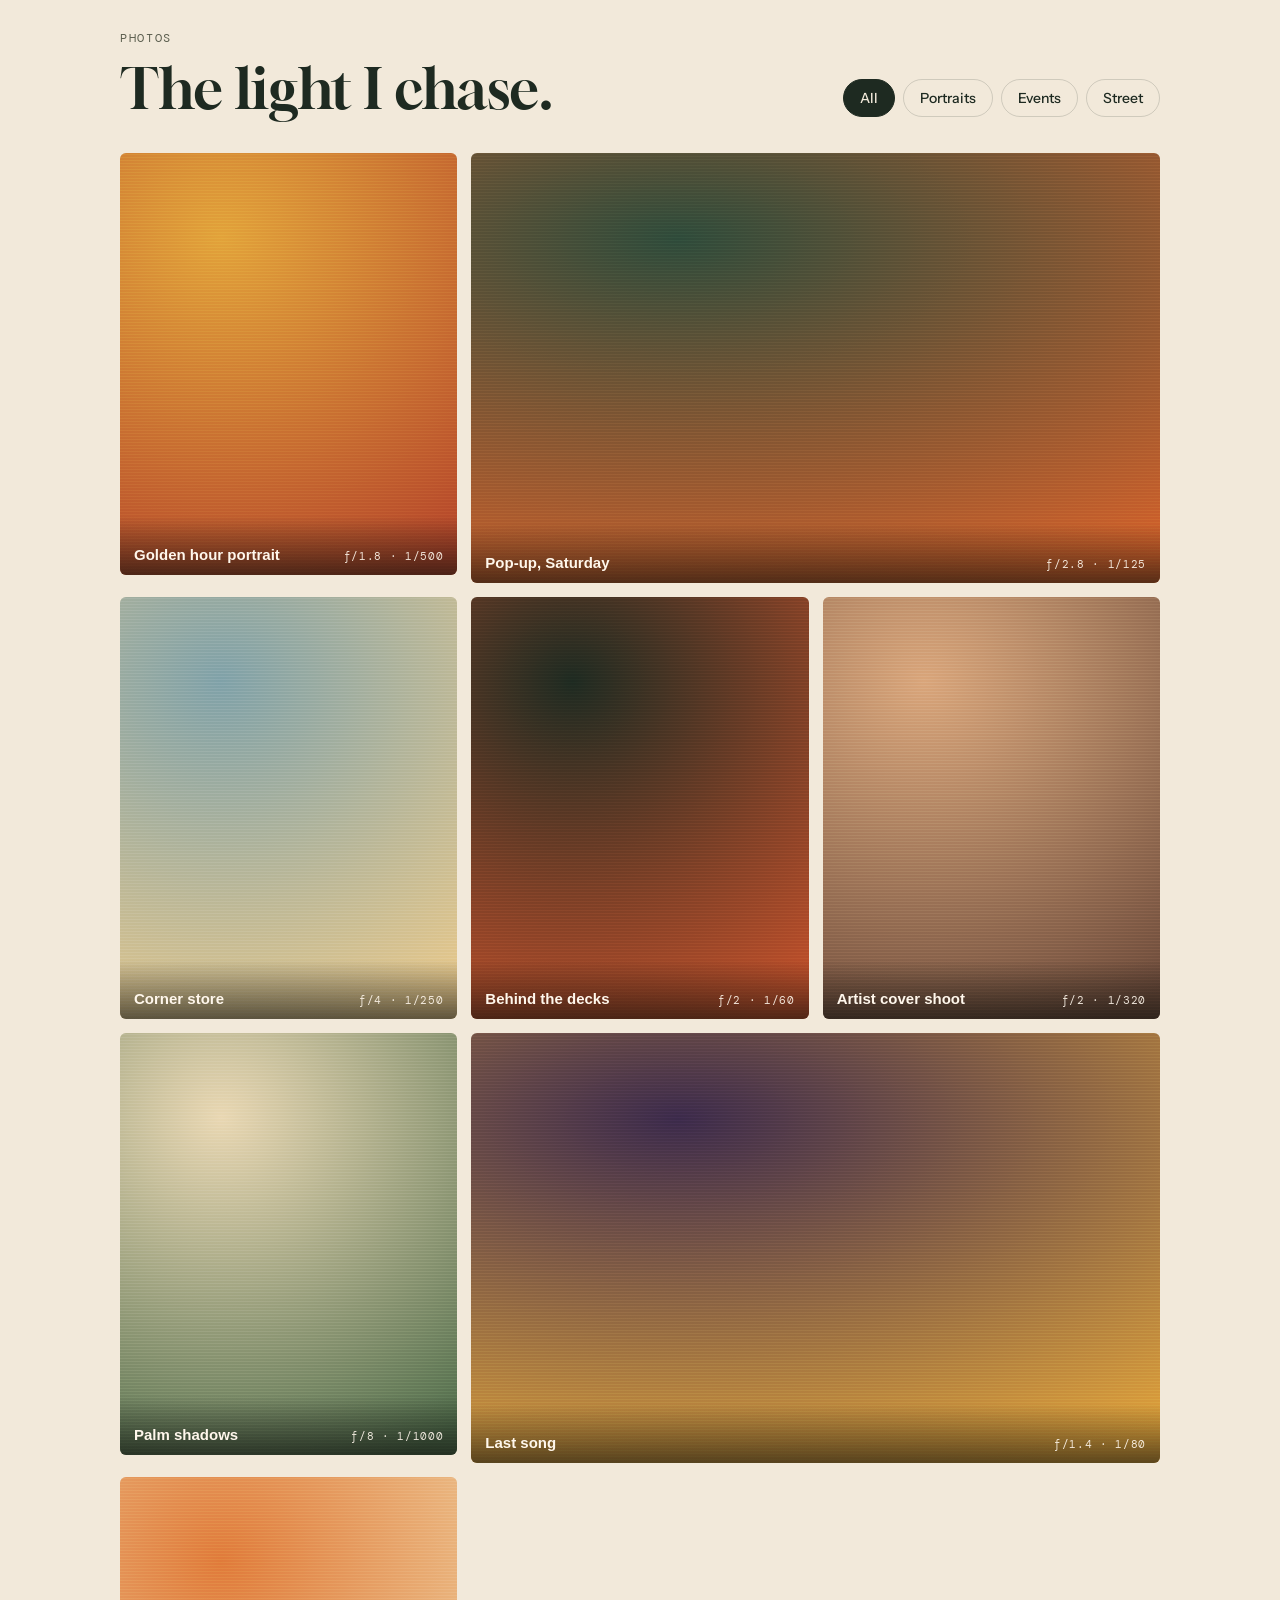
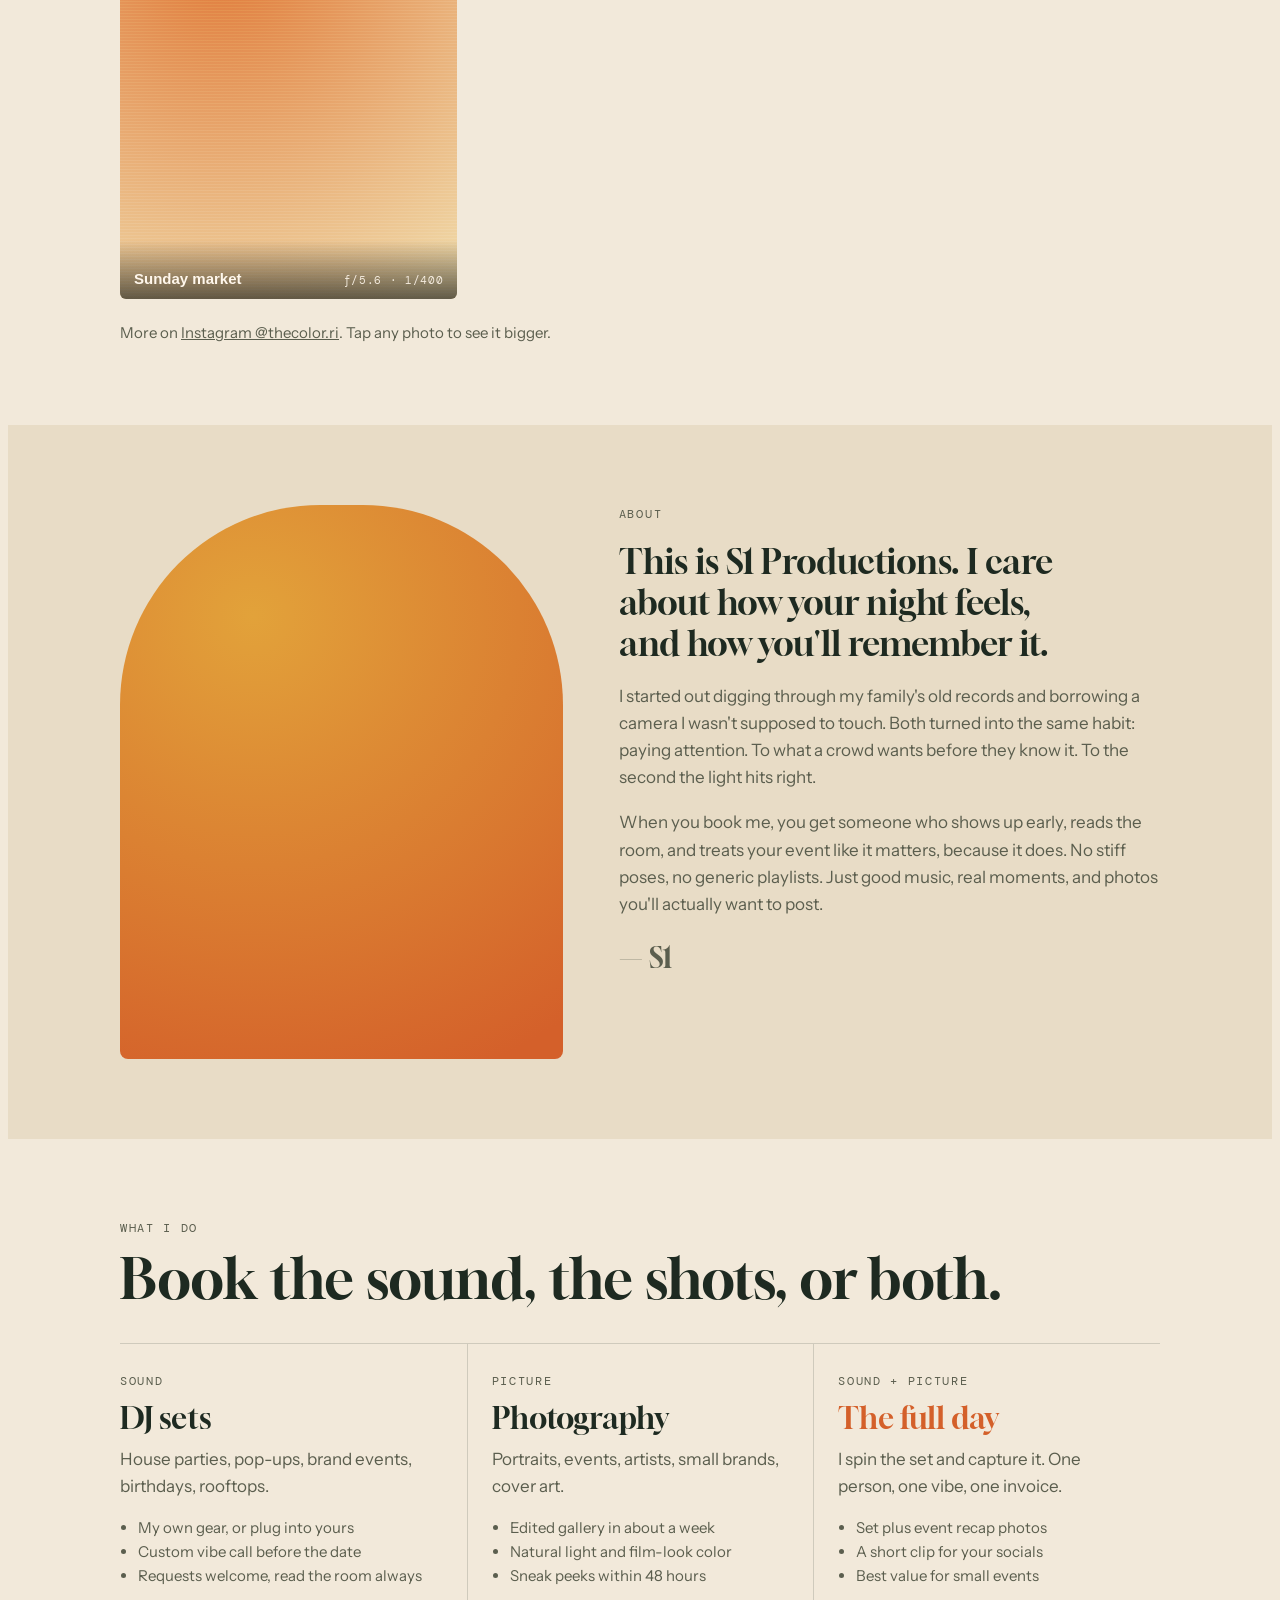
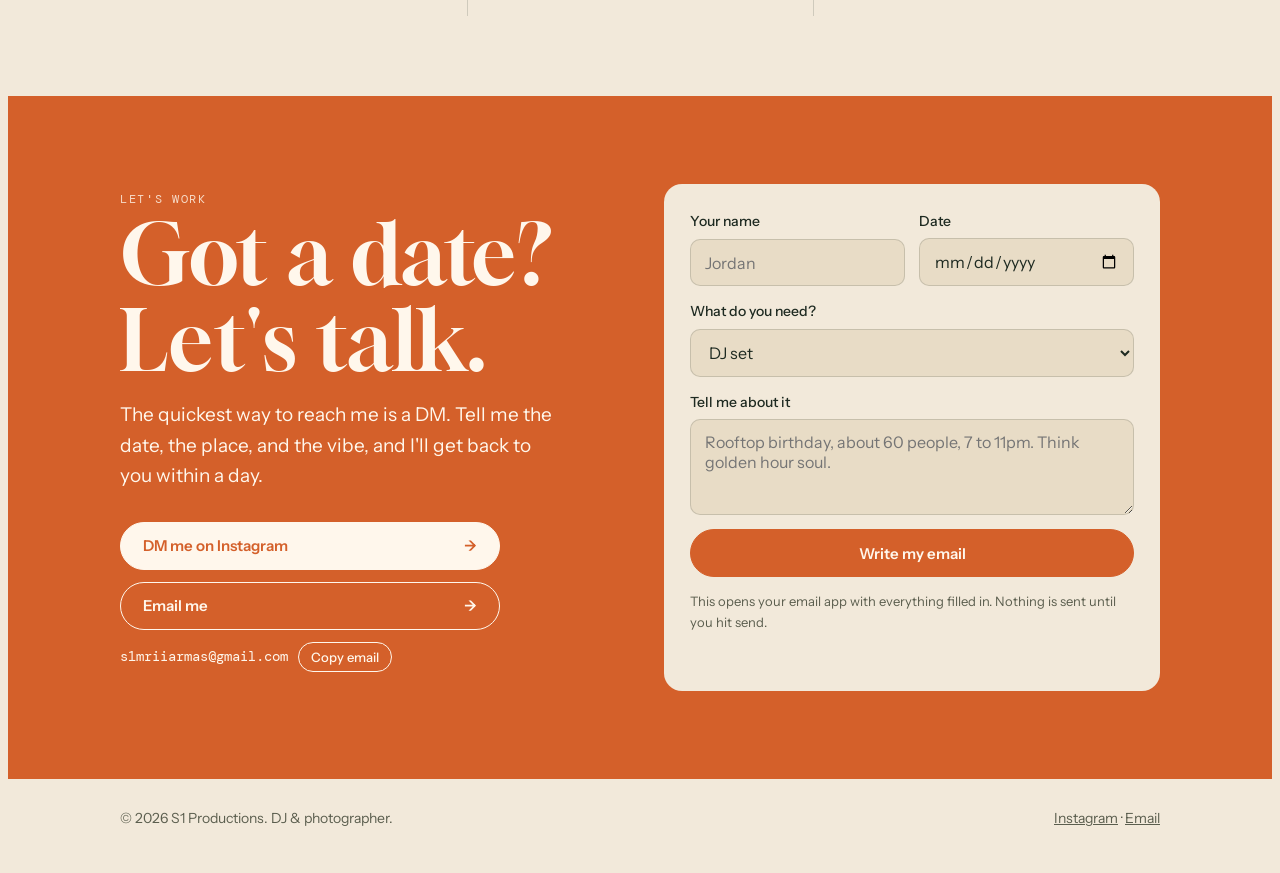
==== commit 715ab95a: "Add S1 Productions name, Instagram and email Co-Authored-By: Claude Opus 5.5 <noreply@anthropic.com>" ====
--- a/index.html
+++ b/index.html
@@ -3,7 +3,7 @@
 <head>
 <meta charset="utf-8">
 <meta name="viewport" content="width=device-width, initial-scale=1, viewport-fit=cover">
-<title>Golden Hour Sets</title>
+<title>S1 Productions</title>
 <meta name="claude:viewport-fit-sides" content="cover">
 <meta name="description" content="DJ and photographer. Book a set, a shoot, or both.">
 <link rel="preconnect" href="https://fonts.googleapis.com">
@@ -283,7 +283,7 @@
 
 <header class="nav">
   <div class="wrap">
-    <a class="brand" href="#top" data-fill="name">Your Name</a>
+    <a class="brand" href="#top" data-fill="name">S1 Productions</a>
     <nav class="nav-links" aria-label="Main">
       <a href="#listen">Listen</a>
       <a href="#photos">Photos</a>
@@ -297,8 +297,8 @@
   <section class="hero">
     <div class="wrap">
       <div>
-        <p class="label" data-fill="city">Based in Your City · Booking now</p>
-        <h1><span data-fill="first">Your</span><br><em data-fill="last">Name.</em></h1>
+        <p class="label" data-fill="city">DJ &amp; photographer · Booking now</p>
+        <h1><span data-fill="first">S1</span><br><em data-fill="last">Productions.</em></h1>
         <div class="roles"><span class="chip">DJ</span><span class="chip">Photographer</span><span class="chip">Both at once</span></div>
         <p class="lede">I play the records that keep a room easy, and I take the photos that make you remember it.</p>
         <div class="ctas">
@@ -360,10 +360,10 @@
       <div class="portrait" id="portrait"></div>
       <div class="about-text">
         <span class="label">About</span>
-        <h2 id="about-h" class="big">Hey, I'm <span data-fill="first">Your</span>. I care about how your night feels, and how you'll remember it.</h2>
+        <h2 id="about-h" class="big">This is <span data-fill="name">S1 Productions</span>. I care about how your night feels, and how you'll remember it.</h2>
         <p>I started out digging through my family's old records and borrowing a camera I wasn't supposed to touch. Both turned into the same habit: paying attention. To what a crowd wants before they know it. To the second the light hits right.</p>
         <p>When you book me, you get someone who shows up early, reads the room, and treats your event like it matters, because it does. No stiff poses, no generic playlists. Just good music, real moments, and photos you'll actually want to post.</p>
-        <p class="sig" data-fill="first">Your</p>
+        <p class="sig">— <span data-fill="first">S1</span></p>
       </div>
     </div>
   </section>
@@ -405,7 +405,7 @@
         <div class="reach">
           <a class="btn solid" id="ig-btn" href="#" target="_blank" rel="noopener">DM me on Instagram <span aria-hidden="true">→</span></a>
           <a class="btn" id="mail-btn" href="#">Email me <span aria-hidden="true">→</span></a>
-          <div class="copy-row"><span id="email-text">you@gmail.com</span><button type="button" id="copy-email">Copy email</button><span id="copied" aria-live="polite"></span></div>
+          <div class="copy-row"><span id="email-text">s1mriiarmas@gmail.com</span><button type="button" id="copy-email">Copy email</button><span id="copied" aria-live="polite"></span></div>
         </div>
       </div>
       <form id="book-form" novalidate>
@@ -429,7 +429,7 @@
 
 <footer>
   <div class="wrap">
-    <span>© <span id="yr"></span> <span data-fill="name">Your Name</span>. DJ &amp; photographer.</span>
+    <span>© <span id="yr"></span> <span data-fill="name">S1 Productions</span>. DJ &amp; photographer.</span>
     <span><a id="ig-foot" href="#" target="_blank" rel="noopener">Instagram</a> · <a id="mail-foot" href="#">Email</a></span>
   </div>
 </footer>
@@ -448,10 +448,10 @@
      Mixcloud page. Example entries below are placeholders.
    ===================================================================== */
 const CONFIG = {
-  name: "Your Name",
-  city: "Your City",
-  instagram: "yourhandle",          // no @
-  email: "you@gmail.com",
+  name: "S1 Productions",
+  city: "",                         // add your city here, e.g. "Los Angeles"
+  instagram: "thecolor.ri",          // no @
+  email: "s1mriiarmas@gmail.com",
   portrait: "",                     // e.g. "photos/me.jpg"
   mixes: [
     { title: "Sunday Orange Juice", mood: "Soul & slow funk", bpm: "88–96", length: "42:10", src: "", link: "" },
@@ -473,7 +473,7 @@
 
 const $ = (s) => document.querySelector(s);
 const parts = CONFIG.name.trim().split(/\s+/);
-const fills = { name: CONFIG.name, first: parts[0], last: (parts.slice(1).join(" ") || parts[0]) + ".", city: `Based in ${CONFIG.city} · Booking now` };
+const fills = { name: CONFIG.name, first: parts[0], last: (parts.slice(1).join(" ") || parts[0]) + ".", city: CONFIG.city ? `Based in ${CONFIG.city} · Booking now` : "DJ & photographer · Booking now" };
 document.querySelectorAll("[data-fill]").forEach((el) => { el.textContent = fills[el.dataset.fill]; });
 document.title = `${CONFIG.name} · DJ & Photographer`;
 $("#yr").textContent = new Date().getFullYear();
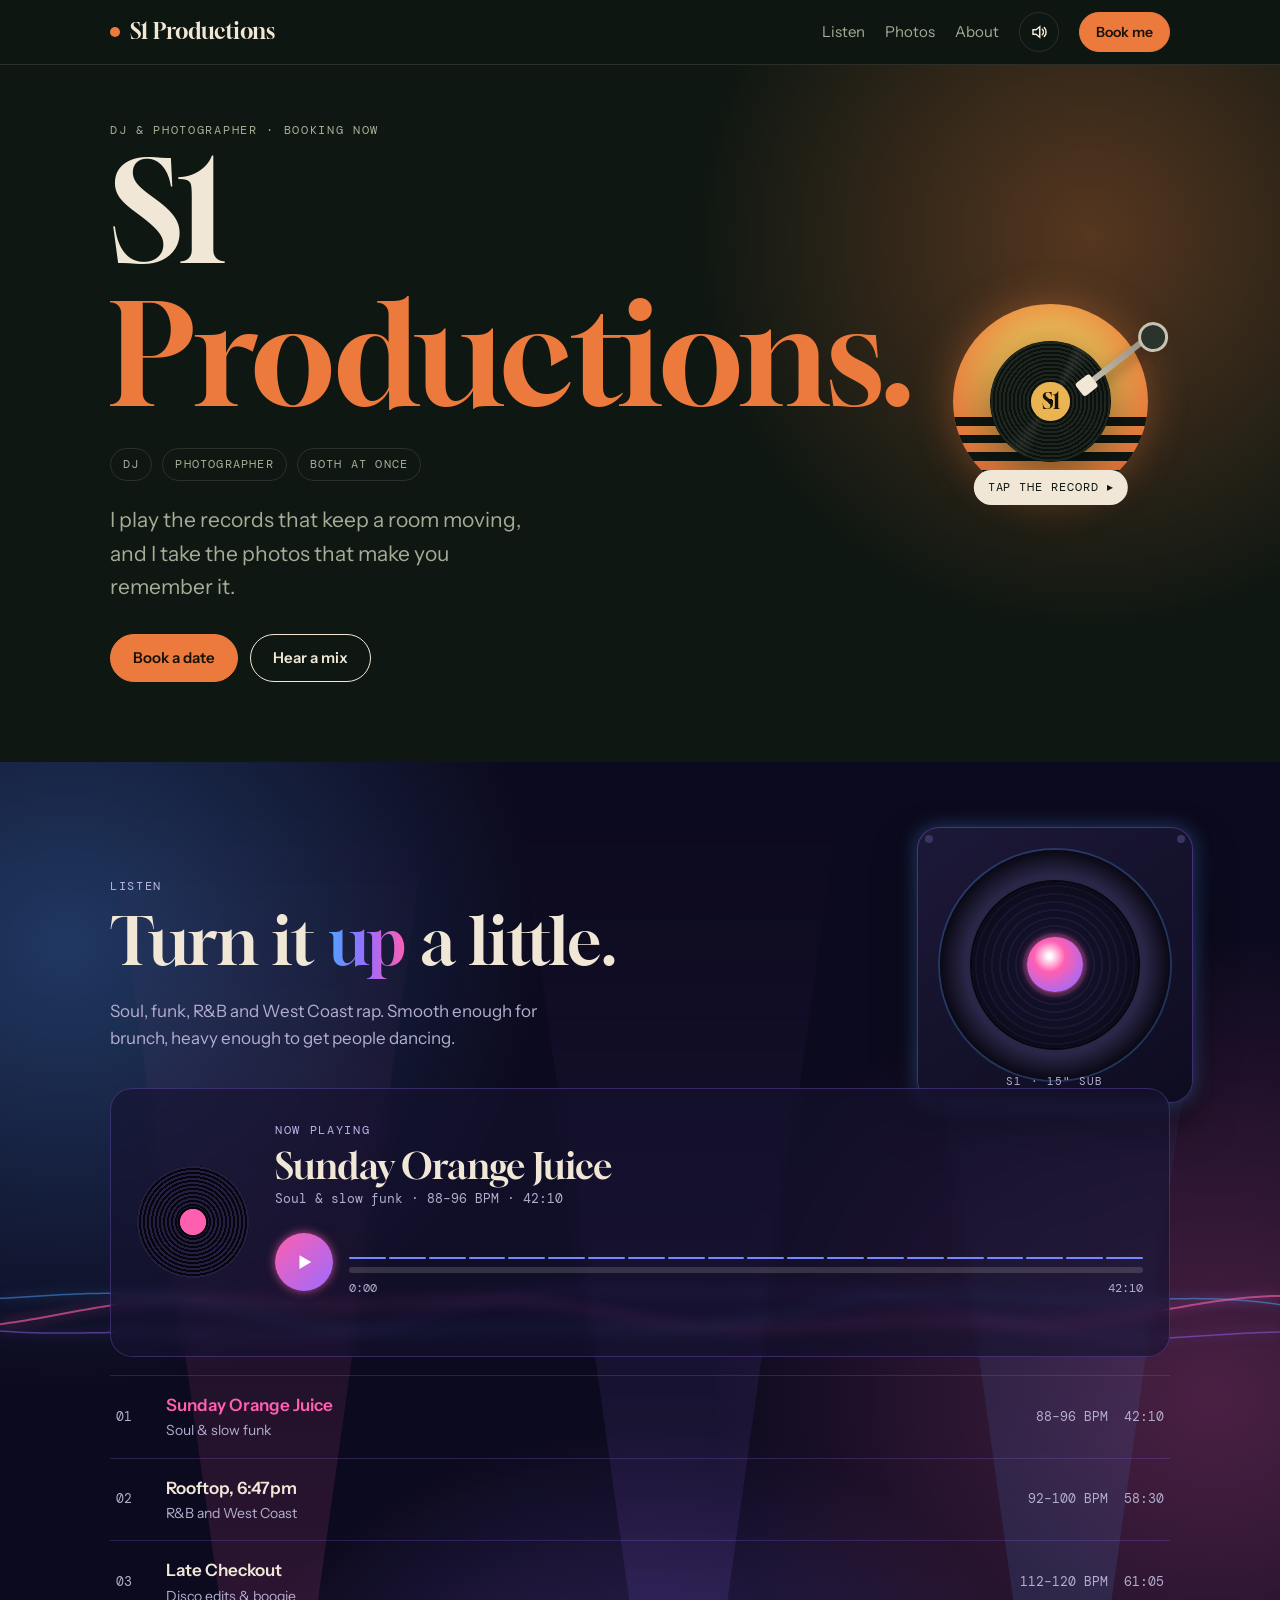
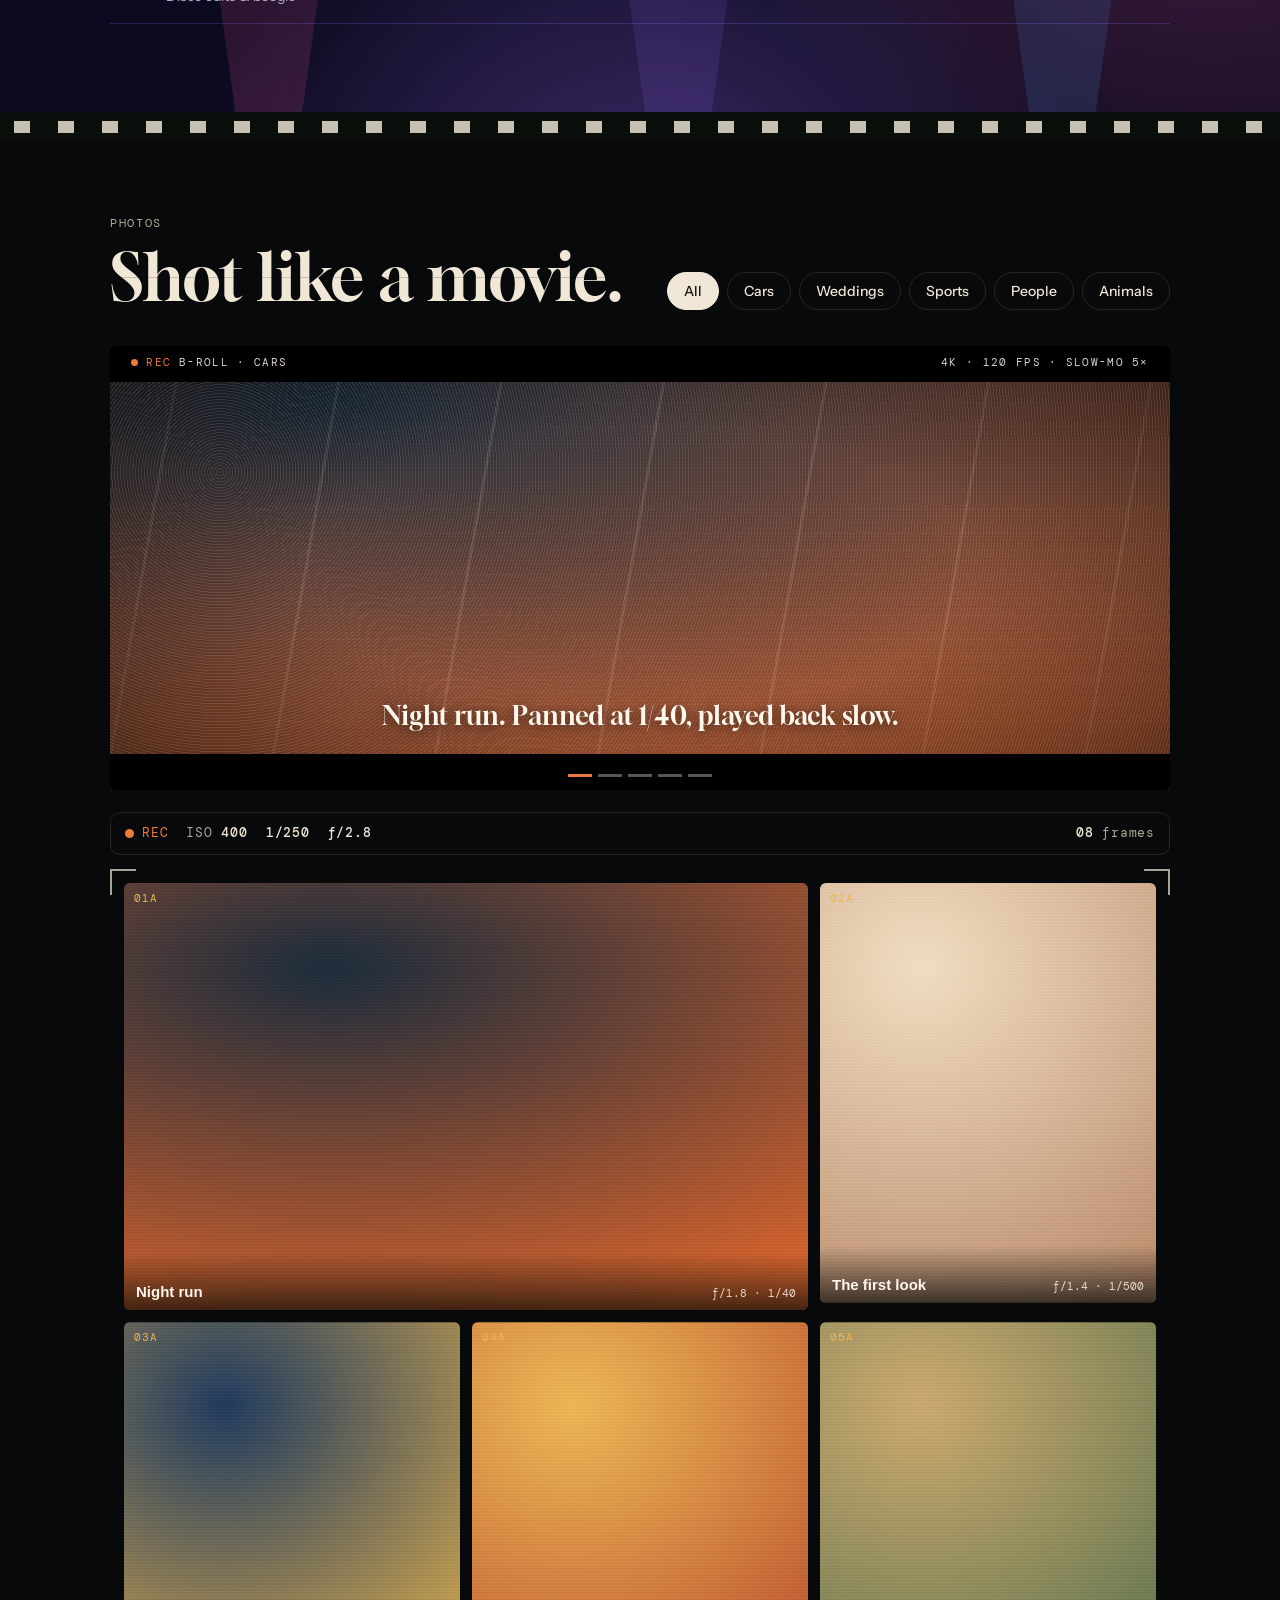
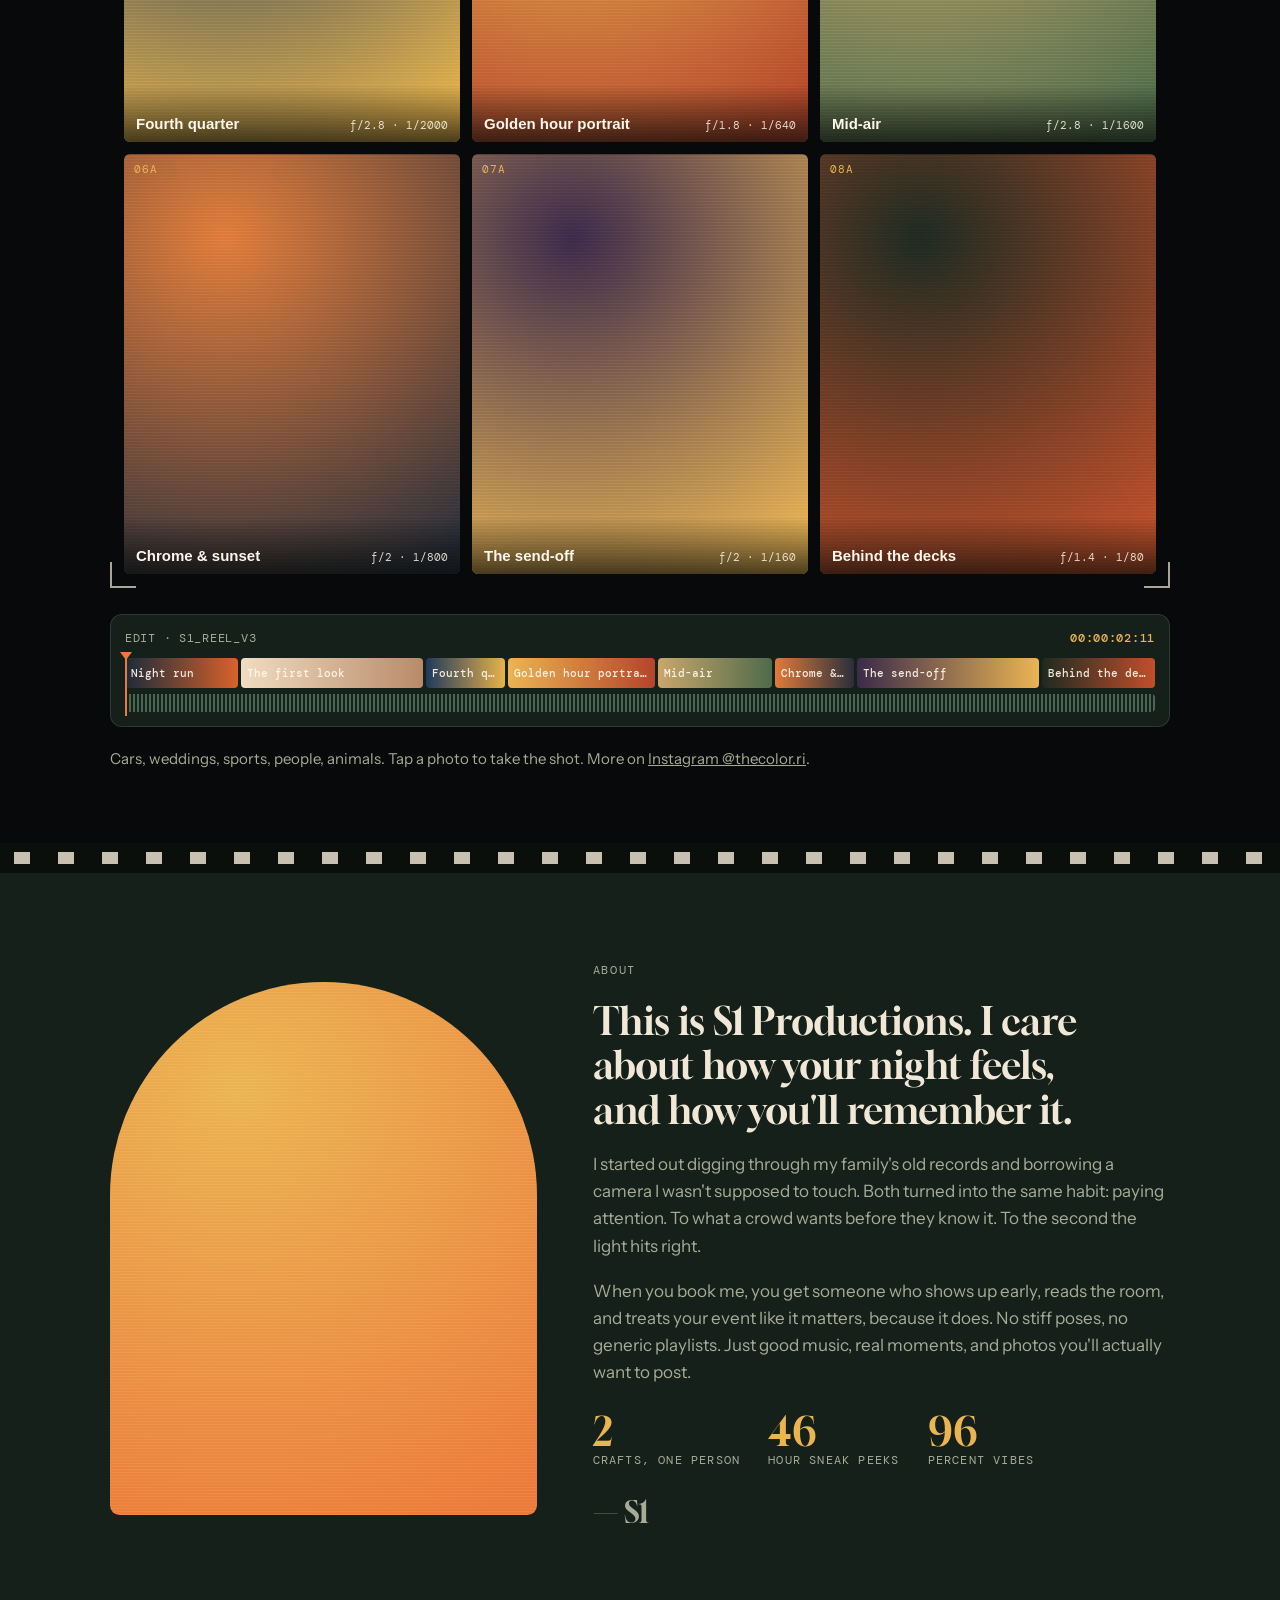
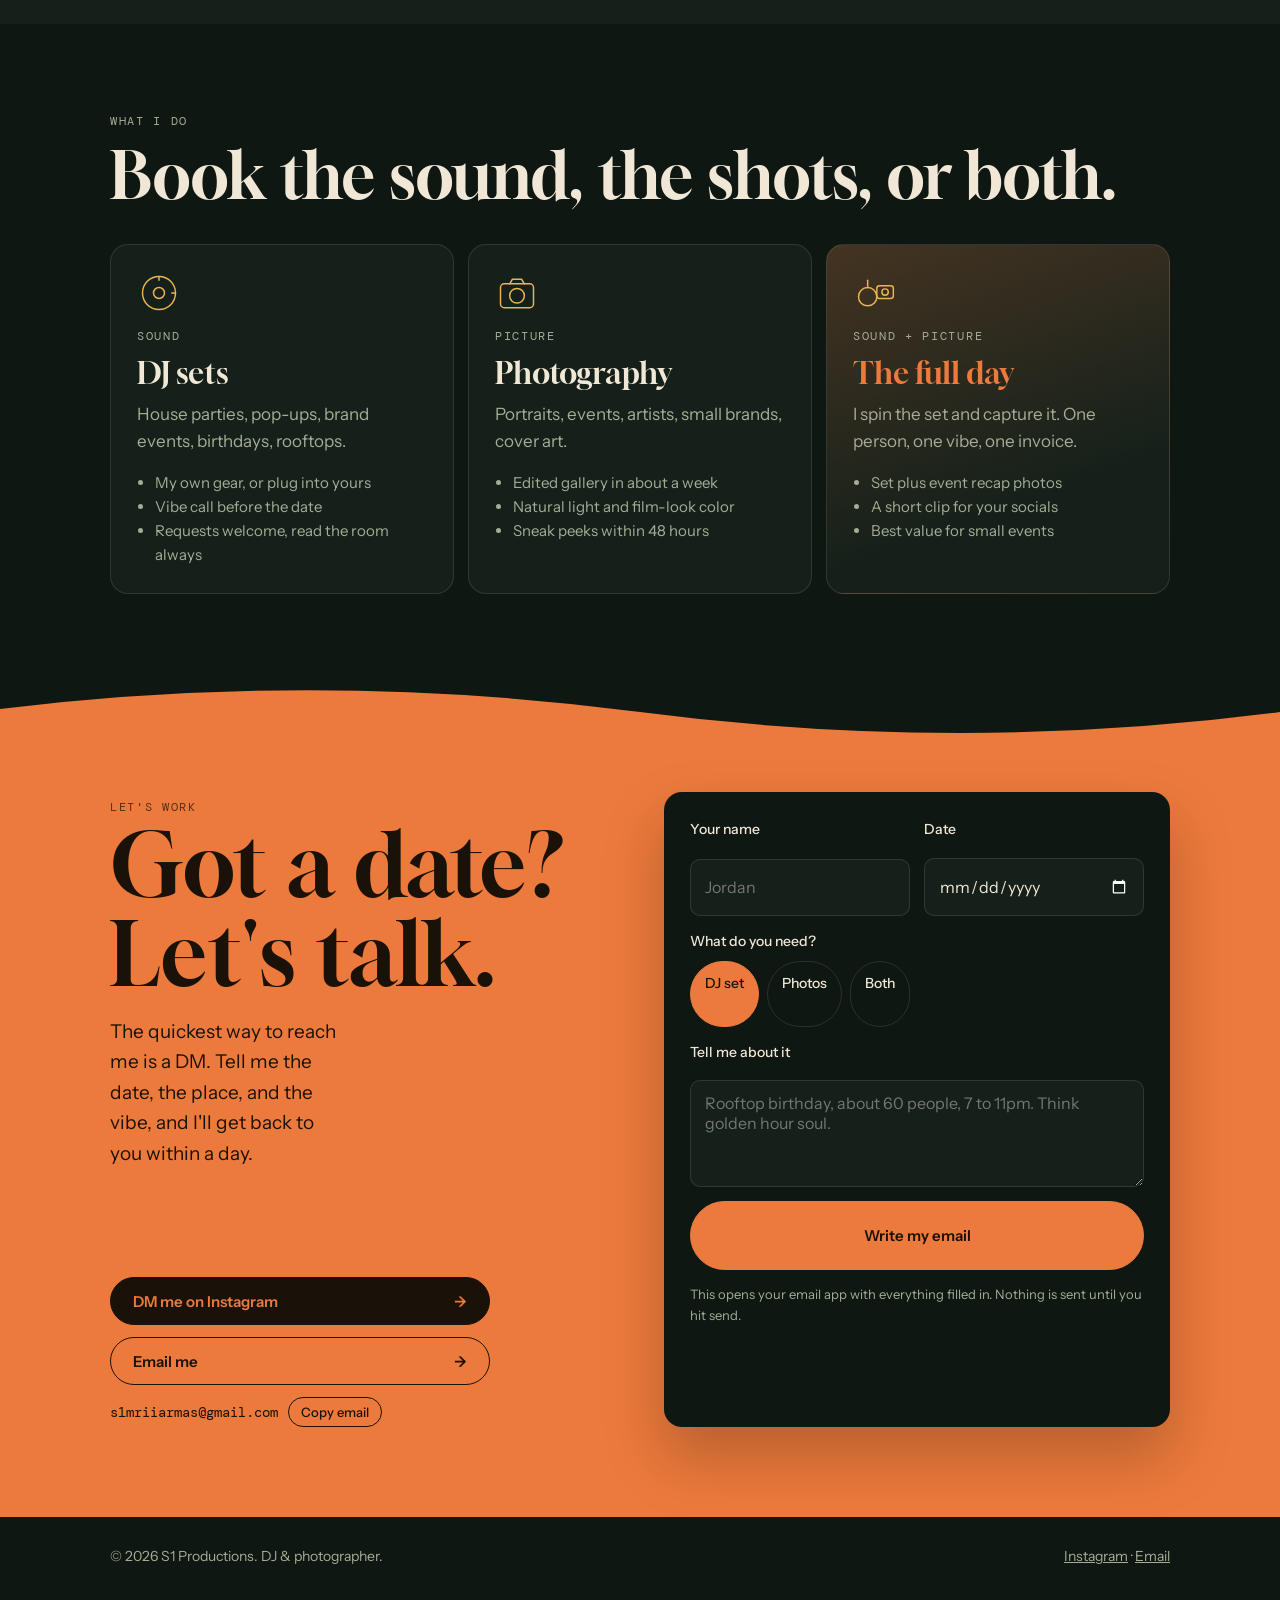
==== commit 8d2e1357: "Make the site more interactive: neon music section, cinematic photo section - Record in the hero pla" ====
--- a/index.html
+++ b/index.html
@@ -4,290 +4,478 @@
 <meta charset="utf-8">
 <meta name="viewport" content="width=device-width, initial-scale=1, viewport-fit=cover">
 <title>S1 Productions</title>
-<meta name="claude:viewport-fit-sides" content="cover">
-<meta name="description" content="DJ and photographer. Book a set, a shoot, or both.">
+<meta name="description" content="S1 Productions. DJ sets and photography. Book a set, a shoot, or both.">
+<meta name="theme-color" content="#0F1712">
 <link rel="preconnect" href="https://fonts.googleapis.com">
 <link rel="preconnect" href="https://fonts.gstatic.com" crossorigin>
 <link rel="stylesheet" href="https://fonts.googleapis.com/css2?family=Gloock&family=Instrument+Sans:wght@400;500;600&family=DM+Mono:wght@400;500&display=swap">
 <style>
-/* Layout: one warm, sun-faded column. Big serif name, record + film frames, plenty of air. */
+/* Layout: night-time palm green. Each section has its own motion:
+   hero = a record you can drop the needle on, listen = waves + a bumping sub,
+   photos = viewfinder, shutter flash, film strip and an edit timeline. */
 :root {
-  --paper: #F2E9DA;      /* sun-faded paper */
-  --paper-2: #E8DCC6;    /* deeper paper for bands */
-  --ink: #1E2A21;        /* deep palm green, near black */
-  --ink-soft: #5B5E4E;   /* muted olive grey */
-  --sun: #D4602A;        /* sunset orange */
-  --gold: #E2A23A;       /* late-afternoon gold */
-  --line: rgba(30, 42, 33, .16);
-  --on-sun: #FFF7EC;
-  --display: "Gloock", "Georgia", "Times New Roman", serif;
+  --bg: #0F1712;        /* deep palm green, almost black */
+  --bg-2: #15201A;      /* raised band */
+  --panel: #1B2A21;     /* cards, player */
+  --cream: #F1E7D6;     /* text */
+  --muted: #A6AC96;     /* secondary text */
+  --sun: #EC7A3C;       /* sunset orange */
+  --gold: #EBB453;      /* golden hour */
+  --leaf: #7FB08A;      /* AF-confirm green */
+  --line: rgba(241, 231, 214, .12);
+  --on-sun: #1A1208;
+  --display: "Gloock", Georgia, "Times New Roman", serif;
   --body: "Instrument Sans", "Helvetica Neue", Arial, sans-serif;
-  --mono: "DM Mono", ui-monospace, "SFMono-Regular", Menlo, monospace;
-  --max: 1080px;
-}
-@media (prefers-color-scheme: dark) {
-  :root:not([data-theme="light"]) {
-    --paper: #131A15; --paper-2: #1A231C; --ink: #F1E7D6; --ink-soft: #ABA894;
-    --sun: #EE8445; --gold: #E9B25A; --line: rgba(241, 231, 214, .14); --on-sun: #1A1208;
-    color-scheme: dark;
-  }
-}
-:root[data-theme="dark"] {
-  --paper: #131A15; --paper-2: #1A231C; --ink: #F1E7D6; --ink-soft: #ABA894;
-  --sun: #EE8445; --gold: #E9B25A; --line: rgba(241, 231, 214, .14); --on-sun: #1A1208;
+  --mono: "DM Mono", ui-monospace, Menlo, monospace;
+  --max: 1100px;
+  --kick: 0;            /* 0..1, driven by the music */
   color-scheme: dark;
 }
-
 * { box-sizing: border-box; }
 [hidden] { display: none !important; }
 html { scroll-behavior: smooth; }
 body {
-  background: var(--paper); color: var(--ink);
+  margin: 0; background: var(--bg); color: var(--cream);
   font-family: var(--body); font-size: 17px; line-height: 1.6;
-  -webkit-font-smoothing: antialiased;
-}
+  -webkit-font-smoothing: antialiased; overflow-x: hidden;
+}
+img { max-width: 100%; }
 a { color: inherit; }
-:focus-visible { outline: 2px solid var(--sun); outline-offset: 3px; border-radius: 4px; }
+:focus-visible { outline: 2px solid var(--gold); outline-offset: 3px; border-radius: 4px; }
+.sr { position: absolute; width: 1px; height: 1px; overflow: hidden; clip: rect(0 0 0 0); white-space: nowrap; }
 
 .wrap {
-  max-width: var(--max); margin: 0 auto;
+  position: relative; max-width: var(--max); margin: 0 auto;
   padding-left: max(20px, env(safe-area-inset-left, 0px));
   padding-right: max(20px, env(safe-area-inset-right, 0px));
 }
-.label {
-  font-family: var(--mono); font-size: 12px; letter-spacing: .14em; text-transform: uppercase;
-  color: var(--ink-soft);
-}
+.label { font-family: var(--mono); font-size: 12px; letter-spacing: .14em; text-transform: uppercase; color: var(--muted); }
 h1, h2, h3 { font-family: var(--display); font-weight: 400; line-height: 1.02; text-wrap: balance; margin: 0; }
-h2 { font-size: clamp(36px, 6vw, 56px); }
+h2 { font-size: clamp(38px, 6.4vw, 64px); }
 p { margin: 0; }
 
+/* Scroll reveal (only when JS is running, so nothing is hidden without it) */
+.js .reveal { opacity: 0; transform: translateY(26px); transition: opacity .7s ease, transform .7s cubic-bezier(.2,.7,.2,1); transition-delay: var(--d, 0s); }
+.js .reveal.in { opacity: 1; transform: none; }
+
 /* ---------- Nav ---------- */
-body::before { content: ""; position: fixed; inset: 0 0 auto; height: env(safe-area-inset-top, 0px); z-index: 10; background: var(--paper); }
+body::before { content: ""; position: fixed; inset: 0 0 auto; height: env(safe-area-inset-top, 0px); z-index: 30; background: var(--bg); }
 .nav {
-  position: sticky; top: env(safe-area-inset-top, 0px); z-index: 9;
-  background: color-mix(in srgb, var(--paper) 88%, transparent);
-  backdrop-filter: blur(10px); -webkit-backdrop-filter: blur(10px);
+  position: sticky; top: env(safe-area-inset-top, 0px); z-index: 29;
+  background: color-mix(in srgb, var(--bg) 82%, transparent);
+  backdrop-filter: blur(12px); -webkit-backdrop-filter: blur(12px);
   border-bottom: 1px solid var(--line);
 }
-.nav .wrap { display: flex; align-items: center; justify-content: space-between; gap: 16px; padding-block: 14px; }
-.brand { font-family: var(--display); font-size: 22px; text-decoration: none; white-space: nowrap; }
-.nav-links { display: flex; gap: 22px; align-items: center; font-size: 15px; }
-.nav-links a { text-decoration: none; color: var(--ink-soft); }
-.nav-links a:hover { color: var(--ink); }
+.nav .wrap { display: flex; align-items: center; justify-content: space-between; gap: 14px; padding-block: 12px; }
+.brand { font-family: var(--display); font-size: 22px; text-decoration: none; white-space: nowrap; display: flex; align-items: center; gap: 10px; }
+.brand .dot { width: 10px; height: 10px; border-radius: 50%; background: var(--sun); transform: scale(calc(1 + var(--kick) * .9)); box-shadow: 0 0 calc(var(--kick) * 18px) var(--sun); }
+.nav-links { display: flex; gap: 20px; align-items: center; font-size: 15px; }
+.nav-links a.l { text-decoration: none; color: var(--muted); position: relative; }
+.nav-links a.l::after { content: ""; position: absolute; left: 0; right: 0; bottom: -4px; height: 2px; background: var(--sun); transform: scaleX(0); transition: transform .3s; transform-origin: left; }
+.nav-links a.l:hover, .nav-links a.l.on { color: var(--cream); }
+.nav-links a.l.on::after { transform: scaleX(1); }
+.icon-btn { width: 40px; height: 40px; border-radius: 50%; border: 1px solid var(--line); background: transparent; color: var(--cream); display: grid; place-items: center; cursor: pointer; }
+.icon-btn svg { width: 18px; height: 18px; fill: none; stroke: currentColor; stroke-width: 2; stroke-linecap: round; }
 .btn {
   display: inline-flex; align-items: center; justify-content: center; gap: 8px;
   min-height: 48px; padding: 0 22px; border-radius: 999px;
   font: 600 15px/1 var(--body); text-decoration: none; cursor: pointer;
-  border: 1.5px solid var(--ink); background: transparent; color: var(--ink);
-  transition: transform .15s ease, background .15s ease;
-}
-.btn:hover { transform: translateY(-1px); }
+  border: 1.5px solid var(--cream); background: transparent; color: var(--cream);
+  transition: transform .18s ease, background .18s ease, box-shadow .18s;
+}
+.btn:hover { transform: translateY(-2px); }
+.btn:active { transform: translateY(0) scale(.97); }
 .btn.solid { background: var(--sun); border-color: var(--sun); color: var(--on-sun); }
+.btn.solid:hover { box-shadow: 0 8px 30px color-mix(in srgb, var(--sun) 45%, transparent); }
 .btn.small { min-height: 40px; padding: 0 16px; font-size: 14px; }
-@media (max-width: 720px) { .nav-links a:not(.btn) { display: none; } }
+@media (max-width: 760px) { .nav-links a.l { display: none; } }
 
 /* ---------- Hero ---------- */
-.hero .wrap { display: grid; grid-template-columns: 1.15fr .85fr; gap: 40px; align-items: center; padding-block: 56px 72px; }
-.hero h1 { font-size: clamp(56px, 11vw, 128px); letter-spacing: -.01em; }
-.hero h1 em { font-style: normal; color: var(--sun); }
-.hero .roles { display: flex; gap: 10px; flex-wrap: wrap; margin: 20px 0 22px; }
-.chip { font-family: var(--mono); font-size: 12px; letter-spacing: .1em; text-transform: uppercase; border: 1px solid var(--line); border-radius: 999px; padding: 6px 12px; }
-.hero .lede { font-size: clamp(18px, 2.2vw, 21px); max-width: 30ch; color: var(--ink-soft); }
-.hero .ctas { display: flex; gap: 12px; flex-wrap: wrap; margin-top: 30px; }
-
-.sun-record { position: relative; width: 100%; max-width: 420px; aspect-ratio: 1; margin-inline: auto; }
-.sun-record .sun {
+.hero { position: relative; overflow: hidden; }
+.hero .glow {
+  position: absolute; width: 900px; height: 900px; right: -260px; top: -280px; border-radius: 50%;
+  background: radial-gradient(circle, color-mix(in srgb, var(--sun) 32%, transparent), transparent 62%);
+  animation: drift 14s ease-in-out infinite alternate; pointer-events: none;
+}
+@keyframes drift { to { transform: translate(-80px, 60px) scale(1.08); } }
+.hero .wrap { display: grid; grid-template-columns: 1.1fr .9fr; gap: 40px; align-items: center; padding-block: 56px 80px; }
+.hero h1 { font-size: clamp(64px, 12vw, 140px); letter-spacing: -.01em; }
+.hero h1 .s1 { display: block; }
+.hero h1 em { font-style: normal; color: var(--sun); display: block; }
+.js .hero h1 .ln { display: block; overflow: hidden; }
+.js .hero h1 .ln > span { display: block; animation: rise 1s cubic-bezier(.2,.7,.2,1) both; animation-delay: var(--d, 0s); }
+@keyframes rise { from { transform: translateY(105%); } }
+.roles { display: flex; gap: 10px; flex-wrap: wrap; margin: 22px 0; }
+.chip { font-family: var(--mono); font-size: 12px; letter-spacing: .1em; text-transform: uppercase; border: 1px solid var(--line); border-radius: 999px; padding: 6px 12px; color: var(--muted); }
+.lede { font-size: clamp(18px, 2.2vw, 21px); max-width: 30ch; color: var(--muted); }
+.ctas { display: flex; gap: 12px; flex-wrap: wrap; margin-top: 30px; }
+
+.deck { position: relative; width: 100%; max-width: 440px; margin-inline: auto; }
+.record-btn { display: block; width: 100%; aspect-ratio: 1; position: relative; border: 0; padding: 0; background: none; cursor: pointer; border-radius: 50%; }
+.sun {
   position: absolute; inset: 0; border-radius: 50%;
-  background: radial-gradient(circle at 50% 42%, var(--gold) 0 38%, var(--sun) 72%, color-mix(in srgb, var(--sun) 70%, #000) 100%);
-}
-.sun-record .stripes { position: absolute; inset: 0; border-radius: 50%; overflow: hidden; }
-.sun-record .stripes i { position: absolute; left: 0; right: 0; height: 4.5%; background: var(--paper); }
-.sun-record .disc {
+  background: radial-gradient(circle at 50% 40%, var(--gold) 0 36%, var(--sun) 70%, #8E3A17 100%);
+  transform: scale(calc(1 + var(--kick) * .05));
+  box-shadow: 0 0 calc(40px + var(--kick) * 90px) color-mix(in srgb, var(--sun) 40%, transparent);
+}
+.stripes { position: absolute; inset: 0; border-radius: 50%; overflow: hidden; }
+.stripes i { position: absolute; left: 0; right: 0; height: 4.5%; background: var(--bg); }
+.disc {
   position: absolute; width: 62%; aspect-ratio: 1; left: 19%; top: 19%; border-radius: 50%;
-  background: repeating-radial-gradient(circle, #151a16 0 2px, #222a23 2px 4px);
-  box-shadow: 0 18px 40px rgba(0,0,0,.28);
+  background:
+    conic-gradient(from 0deg, transparent 0 20deg, rgba(255,255,255,.07) 30deg, transparent 45deg 200deg, rgba(255,255,255,.06) 215deg, transparent 230deg),
+    repeating-radial-gradient(circle, #0c110e 0 2px, #1d261f 2px 4px);
+  box-shadow: 0 20px 50px rgba(0,0,0,.5);
   animation: spin 1.8s linear infinite; animation-play-state: paused;
 }
-.sun-record .disc::after {
-  content: ""; position: absolute; inset: 34%; border-radius: 50%;
-  background: radial-gradient(circle, #151a16 0 9%, var(--gold) 10% 100%);
-}
-.sun-record .tag { position: absolute; bottom: 4%; right: 0; background: var(--ink); color: var(--paper); font-family: var(--mono); font-size: 12px; letter-spacing: .1em; padding: 8px 12px; border-radius: 6px; }
-body.playing .sun-record .disc, body.playing .mini-disc { animation-play-state: running; }
+.disc::after { content: ""; position: absolute; inset: 34%; border-radius: 50%; background: radial-gradient(circle, #0c110e 0 9%, var(--gold) 10% 100%); }
+.disc .lbl { position: absolute; inset: 38%; display: grid; place-items: center; font-family: var(--display); color: var(--on-sun); font-size: clamp(14px, 2.4vw, 22px); z-index: 1; }
+.arm {
+  position: absolute; width: 46%; height: 6px; right: -4%; top: 14%; border-radius: 6px;
+  background: linear-gradient(90deg, #C9C2B2, #8D887C); transform-origin: 96% 50%;
+  transform: rotate(-38deg); transition: transform .7s cubic-bezier(.3,1.4,.4,1);
+  box-shadow: 0 6px 14px rgba(0,0,0,.4);
+}
+.arm::before { content: ""; position: absolute; right: -10px; top: -9px; width: 24px; height: 24px; border-radius: 50%; background: #2A332C; border: 3px solid #C9C2B2; }
+.arm::after { content: ""; position: absolute; left: -6px; top: -5px; width: 18px; height: 16px; border-radius: 3px; background: var(--cream); }
+body.playing .arm { transform: rotate(-12deg); }
+body.playing .disc, body.playing .mini-disc { animation-play-state: running; }
 @keyframes spin { to { transform: rotate(360deg); } }
+.deck .hint {
+  position: absolute; left: 50%; bottom: -6px; transform: translateX(-50%); white-space: nowrap;
+  background: var(--cream); color: var(--bg); font-family: var(--mono); font-size: 12px; letter-spacing: .08em;
+  padding: 8px 14px; border-radius: 999px; pointer-events: none;
+  animation: bob 2.4s ease-in-out infinite;
+}
+@keyframes bob { 50% { transform: translate(-50%, -5px); } }
+body.playing .deck .hint { animation: none; background: var(--sun); color: var(--on-sun); }
 @media (max-width: 820px) {
-  .hero .wrap { grid-template-columns: 1fr; padding-block: 36px 56px; gap: 36px; }
-  .sun-record { max-width: 300px; order: -1; }
-}
-
-/* ---------- Sections ---------- */
-section { scroll-margin-top: 72px; }
-.section { padding-block: 80px; }
-.band { background: var(--paper-2); }
+  .hero .wrap { grid-template-columns: 1fr; padding-block: 28px 64px; gap: 36px; }
+  .deck { max-width: 300px; order: -1; }
+}
+
+/* ---------- Section shared ---------- */
+section { scroll-margin-top: 70px; }
+.section { position: relative; padding-block: 88px; }
 .head { display: flex; justify-content: space-between; align-items: end; gap: 24px; flex-wrap: wrap; margin-bottom: 36px; }
-.head p { max-width: 42ch; color: var(--ink-soft); }
+.head p { max-width: 42ch; color: var(--muted); }
 .head .label { display: block; margin-bottom: 12px; }
 
-/* ---------- Listen ---------- */
+/* ---------- Listen: neon party room (blue, pink, purple) ---------- */
+.listen { --blue: #4FA3FF; --pink: #FF5FB0; --violet: #9B6BFF; --night: #0C0A1E; background: var(--night); overflow: hidden; isolation: isolate; }
+.listen::before {
+  content: ""; position: absolute; inset: -20%; z-index: -1; pointer-events: none;
+  background:
+    radial-gradient(38% 48% at 18% 28%, rgba(79,163,255,.30), transparent 70%),
+    radial-gradient(40% 50% at 82% 62%, rgba(255,95,176,.26), transparent 70%),
+    radial-gradient(36% 44% at 50% 95%, rgba(155,107,255,.34), transparent 70%);
+  animation: club 12s ease-in-out infinite alternate;
+  filter: saturate(calc(1 + var(--kick) * .8)) brightness(calc(1 + var(--kick) * .35));
+}
+@keyframes club { 50% { transform: translate(4%, -3%) rotate(6deg); } 100% { transform: translate(-4%, 3%) rotate(-4deg); } }
+.beams { position: absolute; inset: 0; z-index: -1; pointer-events: none; overflow: hidden; opacity: calc(.55 + var(--kick) * .45); }
+.beams i {
+  position: absolute; bottom: -12%; width: 34%; height: 150%; transform-origin: 50% 100%;
+  background: linear-gradient(to top, rgba(255,95,176,.30), transparent 72%); filter: blur(10px);
+  clip-path: polygon(46% 100%, 54% 100%, 100% 0, 0 0); animation: sweep 8s ease-in-out infinite alternate;
+}
+.beams i:nth-child(1) { left: 4%; }
+.beams i:nth-child(2) { left: 36%; background: linear-gradient(to top, rgba(155,107,255,.28), transparent 72%); animation-duration: 10s; animation-delay: -4s; }
+.beams i:nth-child(3) { left: 66%; background: linear-gradient(to top, rgba(79,163,255,.30), transparent 72%); animation-direction: alternate-reverse; }
+@keyframes sweep { from { transform: rotate(-24deg); } to { transform: rotate(24deg); } }
+.listen h2 em { font-style: normal; background: linear-gradient(90deg, var(--blue), var(--violet), var(--pink)); -webkit-background-clip: text; background-clip: text; color: transparent; }
+.listen .label { color: #B9B4E6; }
+.listen .head p, .listen .now .meta, .listen .times, .listen .mixes .n, .listen .mixes .bpm, .listen .mixes .len, .listen .mixes .t small { color: #B3AECF; }
+#waves { position: absolute; inset: 0; width: 100%; height: 100%; display: block; pointer-events: none; }
+.listen .wrap { z-index: 1; }
+.listen-grid { display: grid; grid-template-columns: 1fr auto; gap: 40px; align-items: center; }
+.sub { width: clamp(150px, 22vw, 230px); aspect-ratio: 1; position: relative; flex: none; }
+.sub .box { position: absolute; inset: -10%; border-radius: 22px; background: linear-gradient(145deg, #1C1838, #0E0C20); box-shadow: inset 0 0 0 1px rgba(155,107,255,.35), 0 0 calc(20px + var(--kick) * 50px) rgba(79,163,255,.35), 0 20px 40px rgba(0,0,0,.5); }
+.sub .box::before, .sub .box::after { content: ""; position: absolute; width: 8px; height: 8px; border-radius: 50%; background: #3A3560; top: 8px; left: 8px; }
+.sub .box::after { left: auto; right: 8px; }
+.sub .surround { position: absolute; inset: 0; border-radius: 50%; background: radial-gradient(circle, #2A2648 55%, #07060F 72%, #1A1733 100%); box-shadow: 0 0 0 2px rgba(79,163,255,calc(.25 + var(--kick) * .7)); }
+.sub .cone {
+  position: absolute; inset: 14%; border-radius: 50%;
+  background: repeating-radial-gradient(circle, #121026 0 6px, #1B1838 6px 8px);
+  transform: scale(calc(1 + var(--kick) * .13));
+  box-shadow: 0 0 0 2px #07060F, inset 0 0 30px rgba(0,0,0,.6), 0 0 calc(var(--kick) * 40px) rgba(155,107,255,.6);
+}
+.sub .cap { position: absolute; inset: 38%; border-radius: 50%; background: radial-gradient(circle at 40% 35%, #fff 0 4%, var(--pink) 32%, var(--violet) 85%); transform: scale(calc(1 + var(--kick) * .22)); box-shadow: 0 0 calc(8px + var(--kick) * 44px) var(--pink); }
+.sub .tag { position: absolute; bottom: -2px; left: 50%; transform: translate(-50%, 50%); font-family: var(--mono); font-size: 11px; letter-spacing: .1em; color: #B3AECF; white-space: nowrap; }
+
 .player {
-  display: grid; grid-template-columns: auto 1fr; gap: 28px; align-items: center;
-  background: var(--ink); color: var(--paper); border-radius: 22px; padding: 28px;
+  display: grid; grid-template-columns: auto 1fr; gap: 26px; align-items: center;
+  background: rgba(22, 18, 48, .62); border: 1px solid rgba(155,107,255,.28); box-shadow: 0 0 calc(var(--kick) * 40px) rgba(255,95,176,.18);
+  backdrop-filter: blur(6px); -webkit-backdrop-filter: blur(6px);
+  border-radius: 22px; padding: 26px; margin-top: 8px;
 }
 .mini-disc {
-  width: 120px; aspect-ratio: 1; border-radius: 50%;
-  background: radial-gradient(circle, var(--gold) 0 16%, #151a16 17% 19%, transparent 20%), repeating-radial-gradient(circle, #0f1410 0 2px, #2a332b 2px 4px);
+  width: 112px; aspect-ratio: 1; border-radius: 50%;
+  background: radial-gradient(circle, var(--pink) 0 16%, #07060F 17% 19%, transparent 20%), repeating-radial-gradient(circle, #07060F 0 2px, #231F42 2px 4px);
   animation: spin 1.8s linear infinite; animation-play-state: paused;
 }
 .now { min-width: 0; }
-.now .label { color: color-mix(in srgb, var(--paper) 65%, transparent); }
 .now h3 { font-size: clamp(26px, 4vw, 36px); margin: 6px 0 4px; }
-.now .meta { font-family: var(--mono); font-size: 13px; color: color-mix(in srgb, var(--paper) 70%, transparent); }
-.controls { display: flex; align-items: center; gap: 16px; margin-top: 18px; }
-.play {
-  width: 56px; height: 56px; flex: none; border-radius: 50%; border: 0; cursor: pointer;
-  background: var(--sun); color: var(--on-sun); display: grid; place-items: center;
-}
+.now .meta { font-family: var(--mono); font-size: 13px; color: var(--muted); }
+.controls { display: flex; align-items: center; gap: 16px; margin-top: 16px; }
+.play { width: 58px; height: 58px; flex: none; border-radius: 50%; border: 0; cursor: pointer; background: linear-gradient(135deg, var(--pink), var(--violet)); color: #fff; display: grid; place-items: center; transition: transform .15s; box-shadow: 0 0 calc(10px + var(--kick) * 36px) rgba(255,95,176,.7); }
+.play:active { transform: scale(.92); }
 .play svg { width: 22px; height: 22px; fill: currentColor; }
 .bar { flex: 1; min-width: 0; }
-.track-line { height: 6px; border-radius: 6px; background: color-mix(in srgb, var(--paper) 22%, transparent); overflow: hidden; cursor: pointer; }
-.track-line span { display: block; height: 100%; width: 0; background: var(--gold); }
-.times { display: flex; justify-content: space-between; font-family: var(--mono); font-size: 12px; margin-top: 6px; color: color-mix(in srgb, var(--paper) 65%, transparent); font-variant-numeric: tabular-nums; }
-.note { margin-top: 14px; font-size: 14px; color: var(--gold); min-height: 1.4em; }
-.note a { color: var(--gold); }
+.eq { display: flex; align-items: end; gap: 3px; height: 34px; margin-bottom: 8px; }
+.eq i { flex: 1; background: linear-gradient(to top, var(--blue), var(--violet), var(--pink)); border-radius: 2px; height: 8%; transition: height .06s linear; }
+.track-line { height: 6px; border-radius: 6px; background: rgba(241,231,214,.16); overflow: hidden; cursor: pointer; }
+.track-line span { display: block; height: 100%; width: 0; background: linear-gradient(90deg, var(--blue), var(--pink)); }
+.times { display: flex; justify-content: space-between; font-family: var(--mono); font-size: 12px; margin-top: 6px; color: var(--muted); font-variant-numeric: tabular-nums; }
+.note { margin-top: 12px; font-size: 14px; color: #FF9BD0; min-height: 1.4em; }
+.note a, .note button { color: #FF9BD0; background: none; border: 0; padding: 0; font: inherit; text-decoration: underline; cursor: pointer; }
 
 .mixes { list-style: none; margin: 18px 0 0; padding: 0; border-top: 1px solid var(--line); }
 .mixes button {
   width: 100%; display: grid; grid-template-columns: 34px 1fr auto auto; gap: 16px; align-items: center;
-  padding: 16px 4px; background: none; border: 0; border-bottom: 1px solid var(--line);
-  font: inherit; color: inherit; text-align: left; cursor: pointer;
-}
-.mixes button:hover .t { color: var(--sun); }
-.mixes .n, .mixes .bpm, .mixes .len { font-family: var(--mono); font-size: 13px; color: var(--ink-soft); font-variant-numeric: tabular-nums; }
-.mixes .t { font-weight: 600; transition: color .15s; }
-.mixes .t small { display: block; font-weight: 400; color: var(--ink-soft); font-size: 14px; }
-.mixes button[aria-current="true"] .t { color: var(--sun); }
-@media (max-width: 600px) {
-  .player { grid-template-columns: 1fr; text-align: left; padding: 22px; }
-  .mini-disc { width: 84px; }
+  padding: 16px 6px; background: none; border: 0; border-bottom: 1px solid var(--line);
+  font: inherit; color: inherit; text-align: left; cursor: pointer; transition: background .2s, padding .2s;
+}
+.mixes button:hover { background: rgba(241,231,214,.04); padding-left: 12px; }
+.mixes .n, .mixes .bpm, .mixes .len { font-family: var(--mono); font-size: 13px; color: var(--muted); font-variant-numeric: tabular-nums; }
+.mixes .t { font-weight: 600; }
+.mixes .t small { display: block; font-weight: 400; color: var(--muted); font-size: 14px; }
+.mixes button[aria-current="true"] .t { color: var(--pink); }
+.listen .mixes, .listen .mixes button { border-color: rgba(155,107,255,.22); }
+@media (max-width: 760px) {
+  .listen-grid { grid-template-columns: 1fr; gap: 30px; }
+  .sub { order: -1; margin: 10px auto 0; width: 150px; }
+  .player { grid-template-columns: 1fr; padding: 20px; }
+  .mini-disc { display: none; }
   .mixes button { grid-template-columns: 28px 1fr auto; }
   .mixes .bpm { display: none; }
 }
 
-/* ---------- Photos ---------- */
+/* ---------- Photos: film, viewfinder, shutter, timeline ---------- */
+.photos { overflow: hidden; background: #08090A; }
+/* B-roll reel: 2.39:1 letterbox, slow-motion push-in, grain, subtitles */
+.reel { position: relative; aspect-ratio: 2.39 / 1; max-width: 100%; border-radius: 4px; overflow: hidden; background: #000; margin-bottom: 22px; }
+.reel .slide { position: absolute; inset: 0; opacity: 0; transition: opacity 1.6s ease; }
+.reel .slide.on { opacity: 1; }
+.reel .slide .ph, .reel .slide img { position: absolute; inset: -6%; width: 112%; height: 112%; object-fit: cover; }
+.reel .slide.on .ph, .reel .slide.on img { animation: kb 7.5s linear both; }
+@keyframes kb { from { transform: scale(1) translateX(1.5%); } to { transform: scale(1.14) translateX(-3%); } }
+.reel .streaks { position: absolute; inset: 0; z-index: 1; mix-blend-mode: screen; background: repeating-linear-gradient(100deg, transparent 0 70px, rgba(255,236,210,.10) 70px 73px, transparent 73px 160px); animation: pan 14s linear infinite; }
+@keyframes pan { to { background-position: 640px 0; } }
+.reel .vig { position: absolute; inset: 0; z-index: 1; background: radial-gradient(ellipse at center, transparent 45%, rgba(0,0,0,.6)); }
+.reel .grain { position: absolute; inset: -10%; z-index: 1; opacity: .14; background-image: repeating-radial-gradient(circle at 17% 32%, rgba(255,255,255,.7) 0 1px, transparent 1px 3px); animation: grain .5s steps(3) infinite; }
+@keyframes grain { 33% { transform: translate(-2%, 1%); } 66% { transform: translate(1%, -2%); } }
+.reel::before, .reel::after { content: ""; position: absolute; left: 0; right: 0; height: 8%; background: #000; z-index: 2; }
+.reel::before { top: 0; } .reel::after { bottom: 0; }
+.reel .hud { position: absolute; z-index: 3; top: 1.6%; font-family: var(--mono); font-size: 11px; letter-spacing: .12em; color: rgba(255,247,236,.85); display: flex; align-items: center; gap: 8px; }
+.reel .hud.l { left: 2%; } .reel .hud.r { right: 2%; }
+.reel .hud .rec::before { width: 7px; height: 7px; }
+.reel .subtitle { position: absolute; z-index: 3; bottom: 12%; left: 6%; right: 6%; text-align: center; font-family: var(--display); font-size: clamp(15px, 2.5vw, 26px); color: #FFF7EC; text-shadow: 0 2px 14px rgba(0,0,0,.7); transition: opacity .6s; }
+.reel .dots { position: absolute; z-index: 3; bottom: 2%; left: 50%; transform: translateX(-50%); display: flex; gap: 6px; }
+.reel .dots button { width: 24px; height: 12px; border: 0; padding: 4px 0; background: none; cursor: pointer; }
+.reel .dots button::before { content: ""; display: block; height: 3px; background: rgba(255,247,236,.35); }
+.reel .dots button.on::before { background: var(--sun); }
+@media (max-width: 600px) { .reel { aspect-ratio: 16 / 9; } .reel .hud { font-size: 9px; } .reel .hud.r .x { display: none; } }
+.sprockets {
+  height: 30px; background-color: #0A0F0C;
+  background-image: repeating-linear-gradient(90deg, transparent 0 14px, rgba(241,231,214,.82) 14px 30px, transparent 30px 44px);
+  background-size: 44px 12px; background-repeat: repeat-x; background-position: 0 50%;
+  animation: film 3s linear infinite;
+}
+.sprockets.rev { animation-direction: reverse; }
+@keyframes film { to { background-position: 44px 50%; } }
+
+.cut { display: grid; }
+.cut > span[aria-hidden] { grid-area: 1 / 1; }
+.cut .a { clip-path: inset(0 0 50% 0); }
+.cut .b { clip-path: inset(50% 0 0 0); }
+.js .cut.reveal .a { transform: translateX(-34px); transition: transform .8s cubic-bezier(.2,.7,.2,1) .1s; }
+.js .cut.reveal .b { transform: translateX(34px); color: var(--sun); transition: transform .8s cubic-bezier(.2,.7,.2,1) .1s, color .6s ease .7s; }
+.js .cut.reveal.in .a, .js .cut.reveal.in .b { transform: none; }
+.js .cut.reveal.in .b { color: inherit; }
+
+.readout {
+  display: flex; gap: 18px; flex-wrap: wrap; align-items: center;
+  font-family: var(--mono); font-size: 13px; letter-spacing: .06em; color: var(--muted);
+  border: 1px solid var(--line); border-radius: 10px; padding: 10px 14px; margin-bottom: 14px;
+  font-variant-numeric: tabular-nums;
+}
+.readout b { color: var(--cream); font-weight: 500; }
+.rec { display: inline-flex; align-items: center; gap: 8px; color: var(--sun); }
+.rec::before { content: ""; width: 9px; height: 9px; border-radius: 50%; background: var(--sun); animation: blink 1.2s steps(2) infinite; }
+@keyframes blink { 50% { opacity: .15; } }
+.readout .sp { flex: 1; }
+
 .filters { display: flex; gap: 8px; flex-wrap: wrap; }
-.filters button {
-  font: 500 14px var(--body); padding: 9px 16px; border-radius: 999px; cursor: pointer;
-  border: 1px solid var(--line); background: transparent; color: var(--ink);
-}
-.filters button[aria-pressed="true"] { background: var(--ink); color: var(--paper); border-color: var(--ink); }
-.gallery { display: grid; grid-template-columns: repeat(3, 1fr); gap: 14px; }
+.filters button { font: 500 14px var(--body); padding: 9px 16px; border-radius: 999px; cursor: pointer; border: 1px solid var(--line); background: transparent; color: var(--cream); transition: background .2s; }
+.filters button[aria-pressed="true"] { background: var(--cream); color: var(--bg); border-color: var(--cream); }
+
+.viewfinder { position: relative; padding: 14px; }
+.viewfinder .c { position: absolute; width: 26px; height: 26px; border-color: var(--cream); border-style: solid; opacity: .7; pointer-events: none; }
+.viewfinder .c1 { top: 0; left: 0; border-width: 2px 0 0 2px; }
+.viewfinder .c2 { top: 0; right: 0; border-width: 2px 2px 0 0; }
+.viewfinder .c3 { bottom: 0; left: 0; border-width: 0 0 2px 2px; }
+.viewfinder .c4 { bottom: 0; right: 0; border-width: 0 2px 2px 0; }
+.af {
+  position: absolute; z-index: 3; pointer-events: none; border: 2px solid rgba(241,231,214,.85); border-radius: 4px;
+  transition: left .25s cubic-bezier(.2,.8,.2,1), top .25s cubic-bezier(.2,.8,.2,1), width .25s, height .25s, border-color .15s, opacity .2s;
+  opacity: 0;
+}
+.af.show { opacity: 1; }
+.af.lock { border-color: var(--leaf); box-shadow: 0 0 0 1px rgba(0,0,0,.3); }
+
+.gallery { display: grid; grid-template-columns: repeat(3, 1fr); gap: 12px; }
 .shot {
-  position: relative; margin: 0; border: 0; padding: 0; cursor: zoom-in; text-align: left;
-  border-radius: 6px; overflow: hidden; background: var(--paper-2); color: #FFF7EC;
+  position: relative; margin: 0; border: 0; padding: 0; cursor: pointer; text-align: left;
+  border-radius: 6px; overflow: hidden; background: var(--panel); color: #FFF7EC;
   aspect-ratio: 4 / 5; max-width: 100%;
-}
+  animation: cutIn .6s cubic-bezier(.7,0,.2,1) both; animation-delay: var(--d, 0s);
+}
+@keyframes cutIn { from { clip-path: inset(0 100% 0 0); } to { clip-path: inset(0 0 0 0); } }
 .shot.wide { grid-column: span 2; aspect-ratio: 8 / 5; }
-.shot img, .shot .ph { position: absolute; inset: 0; width: 100%; height: 100%; object-fit: cover; transition: transform .5s ease; }
-.shot:hover img, .shot:hover .ph { transform: scale(1.03); }
-.shot .ph::after { /* film grain */
-  content: ""; position: absolute; inset: 0; opacity: .18; mix-blend-mode: overlay;
-  background-image: repeating-linear-gradient(0deg, rgba(255,255,255,.5) 0 1px, transparent 1px 3px);
-}
-.shot .cap {
-  position: absolute; left: 0; right: 0; bottom: 0; padding: 30px 14px 12px;
-  background: linear-gradient(transparent, rgba(10,12,10,.62));
-  display: flex; justify-content: space-between; gap: 10px; align-items: end;
-}
+.shot img, .shot .ph { position: absolute; inset: 0; width: 100%; height: 100%; object-fit: cover; transition: transform .6s ease, filter .4s; }
+.shot:hover img, .shot:hover .ph { transform: scale(1.05); }
+.ph::after { content: ""; position: absolute; inset: 0; opacity: .16; mix-blend-mode: overlay; background-image: repeating-linear-gradient(0deg, rgba(255,255,255,.5) 0 1px, transparent 1px 3px); }
+.shot .cap { position: absolute; left: 0; right: 0; bottom: 0; padding: 30px 12px 10px; background: linear-gradient(transparent, rgba(6,9,7,.7)); display: flex; justify-content: space-between; gap: 10px; align-items: end; }
 .shot .cap b { font-weight: 600; font-size: 15px; }
-.shot .cap span { font-family: var(--mono); font-size: 11px; letter-spacing: .06em; opacity: .9; white-space: nowrap; }
+.shot .cap span { font-family: var(--mono); font-size: 11px; opacity: .85; white-space: nowrap; }
+.shot .frame-no { position: absolute; top: 8px; left: 10px; font-family: var(--mono); font-size: 11px; color: var(--gold); letter-spacing: .08em; }
+/* focal-plane shutter */
+.shot .blind { position: absolute; left: 0; right: 0; height: 50%; background: #050706; z-index: 2; transform: scaleY(0); }
+.shot .blind.t { top: 0; transform-origin: top; }
+.shot .blind.b { bottom: 0; transform-origin: bottom; }
+.shot.snap .blind { animation: shut .32s ease-in-out; }
+@keyframes shut { 45%, 55% { transform: scaleY(1); } }
+.flash { position: fixed; inset: 0; background: #fff; z-index: 40; pointer-events: none; opacity: 0; }
+.flash.go { animation: flash .45s ease-out; }
+@keyframes flash { 0% { opacity: .85; } 100% { opacity: 0; } }
 @media (max-width: 760px) {
-  .gallery { grid-template-columns: 1fr 1fr; gap: 10px; }
+  .gallery { grid-template-columns: 1fr 1fr; gap: 8px; }
+  .shot.wide { grid-column: auto; aspect-ratio: 4 / 5; }
   .shot .cap span { display: none; }
-}
-.gallery-foot { margin-top: 22px; color: var(--ink-soft); font-size: 15px; }
-
-.lightbox { position: fixed; inset: 0; z-index: 20; background: rgba(8,10,8,.9); display: grid; place-items: center; padding: max(20px, env(safe-area-inset-top, 0px)) max(20px, env(safe-area-inset-right, 0px)) max(20px, env(safe-area-inset-bottom, 0px)) max(20px, env(safe-area-inset-left, 0px)); }
-.lightbox figure { margin: 0; width: min(900px, 100%); }
-.lightbox .frame { position: relative; width: 100%; aspect-ratio: 3/2; max-height: 74vh; border-radius: 6px; overflow: hidden; }
+  .viewfinder { padding: 10px; }
+}
+
+.timeline { margin-top: 26px; border: 1px solid var(--line); border-radius: 12px; padding: 14px; background: var(--bg-2); }
+.tl-head { display: flex; justify-content: space-between; gap: 10px; font-family: var(--mono); font-size: 12px; color: var(--muted); letter-spacing: .06em; margin-bottom: 10px; font-variant-numeric: tabular-nums; }
+.tl-head b { color: var(--gold); font-weight: 500; }
+.tracks { position: relative; display: grid; gap: 6px; }
+.track { display: flex; gap: 3px; height: 30px; }
+.track.audio { height: 18px; }
+.clip { border: 0; padding: 0 6px; border-radius: 4px; cursor: pointer; min-width: 0; overflow: hidden; font: 500 11px var(--mono); color: rgba(255,247,236,.92); text-align: left; white-space: nowrap; text-overflow: ellipsis; transition: filter .2s, transform .2s; }
+.clip:hover { filter: brightness(1.2); transform: translateY(-2px); }
+.track.audio .clip { cursor: default; background: repeating-linear-gradient(90deg, color-mix(in srgb, var(--leaf) 70%, transparent) 0 2px, transparent 2px 4px); opacity: .7; }
+.playhead { position: absolute; top: -6px; bottom: -4px; width: 2px; background: var(--sun); left: 0; animation: head 12s linear infinite; pointer-events: none; }
+.playhead::before { content: ""; position: absolute; top: 0; left: -5px; border: 6px solid transparent; border-top: 8px solid var(--sun); }
+@keyframes head { to { left: 100%; } }
+.gallery-foot { margin-top: 20px; color: var(--muted); font-size: 15px; }
+
+.lightbox { position: fixed; inset: 0; z-index: 35; background: rgba(5,8,6,.94); display: grid; place-items: center; padding: max(20px, env(safe-area-inset-top, 0px)) max(20px, env(safe-area-inset-right, 0px)) max(20px, env(safe-area-inset-bottom, 0px)) max(20px, env(safe-area-inset-left, 0px)); }
+.lightbox figure { margin: 0; width: min(900px, 100%); animation: develop .6s ease both; }
+@keyframes develop { from { filter: brightness(2.2) saturate(0); transform: scale(.97); } }
+.lightbox .frame { position: relative; width: 100%; aspect-ratio: 3/2; max-height: 72vh; border-radius: 6px; overflow: hidden; background: #000; }
 .lightbox .frame img, .lightbox .frame .ph { position: absolute; inset: 0; width: 100%; height: 100%; object-fit: contain; }
-.lightbox figcaption { color: #F1E7D6; display: flex; justify-content: space-between; gap: 12px; flex-wrap: wrap; margin-top: 12px; font-size: 15px; }
-.lightbox figcaption span { font-family: var(--mono); font-size: 12px; opacity: .8; }
-.lightbox .close { position: absolute; top: max(16px, env(safe-area-inset-top, 0px)); right: max(16px, env(safe-area-inset-right, 0px)); color: #F1E7D6; border-color: #F1E7D6; }
+.lightbox figcaption { display: flex; justify-content: space-between; gap: 12px; flex-wrap: wrap; margin-top: 12px; font-size: 15px; }
+.lightbox figcaption span { font-family: var(--mono); font-size: 12px; color: var(--muted); }
+.lb-nav { display: flex; gap: 10px; margin-top: 14px; }
+.lightbox .close { position: absolute; top: max(16px, env(safe-area-inset-top, 0px)); right: max(16px, env(safe-area-inset-right, 0px)); }
 
 /* ---------- About ---------- */
-.about .wrap { display: grid; grid-template-columns: .9fr 1.1fr; gap: 56px; align-items: start; }
-.portrait { position: relative; aspect-ratio: 4/5; border-radius: 200px 200px 8px 8px; overflow: hidden; background: var(--paper-2); max-width: 100%; }
+.about { background: var(--bg-2); }
+.about .wrap { display: grid; grid-template-columns: .85fr 1.15fr; gap: 56px; align-items: center; }
+.portrait { position: relative; aspect-ratio: 4/5; border-radius: 220px 220px 10px 10px; overflow: hidden; background: var(--panel); max-width: 100%; }
 .portrait img, .portrait .ph { position: absolute; inset: 0; width: 100%; height: 100%; object-fit: cover; }
+.portrait .ph { animation: breathe 9s ease-in-out infinite alternate; }
+@keyframes breathe { to { filter: hue-rotate(-14deg) brightness(1.08); transform: scale(1.04); } }
 .about-text { display: grid; gap: 18px; max-width: 58ch; min-width: 0; }
-.about-text .big { font-family: var(--display); font-size: clamp(26px, 3.4vw, 34px); line-height: 1.2; }
-.about-text p:not(.big) { color: var(--ink-soft); }
-.sig { font-family: var(--display); font-size: 28px; color: var(--sun); }
-@media (max-width: 820px) { .about .wrap { grid-template-columns: 1fr; gap: 32px; } .portrait { max-width: 340px; } }
+.about-text .big { font-family: var(--display); font-size: clamp(28px, 3.6vw, 38px); line-height: 1.18; }
+.about-text p:not(.big) { color: var(--muted); }
+.sig { font-family: var(--display); font-size: 30px; color: var(--sun); }
+.stats { display: flex; gap: 28px; flex-wrap: wrap; margin-top: 6px; }
+.stats div { display: grid; }
+.stats b { font-family: var(--display); font-size: 40px; font-weight: 400; color: var(--gold); line-height: 1; font-variant-numeric: tabular-nums; }
+.stats span { font-family: var(--mono); font-size: 12px; letter-spacing: .1em; text-transform: uppercase; color: var(--muted); }
+@media (max-width: 820px) { .about .wrap { grid-template-columns: 1fr; gap: 32px; } .portrait { max-width: 320px; } }
 
 /* ---------- Services ---------- */
-.services { display: grid; grid-template-columns: repeat(3, 1fr); gap: 0; border-top: 1px solid var(--line); }
-.svc { padding: 28px 24px 28px 0; display: grid; gap: 12px; align-content: start; min-width: 0; }
-.svc + .svc { padding-left: 24px; border-left: 1px solid var(--line); }
+.services { display: grid; grid-template-columns: repeat(3, 1fr); gap: 14px; }
+.svc {
+  padding: 26px; display: grid; gap: 12px; align-content: start; min-width: 0;
+  border: 1px solid var(--line); border-radius: 18px; background: var(--bg-2);
+  transition: transform .35s cubic-bezier(.2,.7,.2,1), border-color .3s;
+  transform: perspective(800px) rotateX(var(--rx, 0deg)) rotateY(var(--ry, 0deg));
+}
+.svc:hover { border-color: color-mix(in srgb, var(--sun) 60%, transparent); }
+.svc .ico { width: 44px; height: 44px; }
+.svc .ico svg { width: 100%; height: 100%; fill: none; stroke: var(--gold); stroke-width: 1.6; stroke-linecap: round; stroke-linejoin: round; }
 .svc h3 { font-size: 30px; }
-.svc p { color: var(--ink-soft); }
-.svc ul { margin: 4px 0 0; padding-left: 18px; color: var(--ink-soft); font-size: 15px; }
+.svc p { color: var(--muted); }
+.svc ul { margin: 4px 0 0; padding-left: 18px; color: var(--muted); font-size: 15px; }
+.svc.feature { background: linear-gradient(160deg, color-mix(in srgb, var(--sun) 22%, var(--bg-2)), var(--bg-2) 70%); }
 .svc.feature h3 { color: var(--sun); }
-@media (max-width: 820px) {
-  .services { grid-template-columns: 1fr; }
-  .svc, .svc + .svc { padding: 24px 0; border-left: 0; border-bottom: 1px solid var(--line); }
-}
+@media (max-width: 820px) { .services { grid-template-columns: 1fr; } }
 
 /* ---------- Book ---------- */
-.book { background: var(--sun); color: var(--on-sun); }
-.book .wrap { display: grid; grid-template-columns: 1fr 1fr; gap: 48px; padding-block: 88px; }
-.book h2 { font-size: clamp(44px, 8vw, 84px); }
-.book .label { color: color-mix(in srgb, var(--on-sun) 80%, transparent); }
+.book { position: relative; background: var(--sun); color: var(--on-sun); overflow: hidden; }
+.book .wave { position: absolute; left: 0; right: 0; top: 0; height: 60px; width: 100%; }
+.book .wave path { fill: var(--bg); }
+.book .wrap { display: grid; grid-template-columns: 1fr 1fr; gap: 48px; padding-block: 110px 90px; }
+.book h2 { font-size: clamp(46px, 8vw, 88px); }
+.book .label { color: rgba(26,18,8,.7); }
 .book .sub { margin-top: 18px; font-size: 19px; max-width: 34ch; }
 .reach { display: grid; gap: 12px; margin-top: 30px; }
 .reach .btn { border-color: var(--on-sun); color: var(--on-sun); justify-content: space-between; width: 100%; max-width: 380px; }
 .reach .btn.solid { background: var(--on-sun); color: var(--sun); }
+.reach .btn .arr { transition: transform .2s; }
+.reach .btn:hover .arr { transform: translateX(5px); }
 .copy-row { display: flex; align-items: center; gap: 10px; flex-wrap: wrap; font-family: var(--mono); font-size: 14px; }
 .copy-row button { font: 500 13px var(--body); background: none; border: 1px solid var(--on-sun); color: var(--on-sun); border-radius: 999px; padding: 6px 12px; cursor: pointer; }
-
-form { display: grid; gap: 14px; background: var(--paper); color: var(--ink); border-radius: 18px; padding: 26px; min-width: 0; }
+form { display: grid; gap: 14px; background: var(--bg); color: var(--cream); border-radius: 18px; padding: 26px; min-width: 0; box-shadow: 0 30px 60px rgba(26,18,8,.25); }
 form .row { display: grid; grid-template-columns: 1fr 1fr; gap: 14px; }
 label { display: grid; gap: 6px; font-size: 14px; font-weight: 500; }
-input, select, textarea {
-  font: 16px var(--body); color: var(--ink); background: var(--paper-2);
-  border: 1px solid var(--line); border-radius: 10px; padding: 12px 14px; width: 100%; min-width: 0;
-}
+input, select, textarea { font: 16px var(--body); color: var(--cream); background: var(--bg-2); border: 1px solid var(--line); border-radius: 10px; padding: 12px 14px; width: 100%; min-width: 0; transition: border-color .2s; }
+input:focus, select:focus, textarea:focus { border-color: var(--gold); outline: none; }
 textarea { min-height: 96px; resize: vertical; }
-form .hint { font-size: 13px; color: var(--ink-soft); }
-form .done { font-size: 14px; color: var(--sun); font-weight: 600; min-height: 1.3em; }
-@media (max-width: 820px) { .book .wrap { grid-template-columns: 1fr; padding-block: 64px; } }
+.pick { display: flex; gap: 8px; flex-wrap: wrap; }
+.pick input { position: absolute; opacity: 0; width: 1px; height: 1px; }
+.pick label { display: inline-flex; padding: 10px 14px; border: 1px solid var(--line); border-radius: 999px; cursor: pointer; font-weight: 500; transition: background .2s, color .2s; }
+.pick input:checked + label { background: var(--sun); color: var(--on-sun); border-color: var(--sun); }
+.pick input:focus-visible + label { outline: 2px solid var(--gold); outline-offset: 2px; }
+fieldset { border: 0; padding: 0; margin: 0; display: grid; gap: 8px; }
+legend { font-size: 14px; font-weight: 500; padding: 0; margin-bottom: 8px; }
+form .hint { font-size: 13px; color: var(--muted); }
+form .done { font-size: 14px; color: var(--gold); font-weight: 600; min-height: 1.3em; }
+@media (max-width: 820px) { .book .wrap { grid-template-columns: 1fr; padding-block: 90px 64px; } }
 @media (max-width: 480px) { form .row { grid-template-columns: 1fr; } form { padding: 20px; } }
 
-footer .wrap { display: flex; justify-content: space-between; gap: 16px; flex-wrap: wrap; padding-block: 28px 36px; font-size: 14px; color: var(--ink-soft); }
-footer a { color: var(--ink-soft); }
+footer .wrap { display: flex; justify-content: space-between; gap: 16px; flex-wrap: wrap; padding-block: 28px 36px; font-size: 14px; color: var(--muted); }
+footer a { color: var(--muted); }
 
 @media (prefers-reduced-motion: reduce) {
   html { scroll-behavior: auto; }
   *, *::before, *::after { animation: none !important; transition: none !important; }
+  .js .reveal { opacity: 1; transform: none; }
 }
 </style>
+<script>document.documentElement.classList.add("js");</script>
 </head>
 <body>
 
 <!--
-  ================================================================
   EDIT ME: everything personal lives in the CONFIG block in the
   <script> at the bottom (name, Instagram, email, mixes, photos).
-  ================================================================
 -->
 
 <header class="nav">
   <div class="wrap">
-    <a class="brand" href="#top" data-fill="name">S1 Productions</a>
+    <a class="brand" href="#top"><span class="dot" aria-hidden="true"></span><span data-fill="name">S1 Productions</span></a>
     <nav class="nav-links" aria-label="Main">
-      <a href="#listen">Listen</a>
-      <a href="#photos">Photos</a>
-      <a href="#about">About</a>
+      <a class="l" href="#listen">Listen</a>
+      <a class="l" href="#photos">Photos</a>
+      <a class="l" href="#about">About</a>
+      <button class="icon-btn" id="mute" type="button" aria-label="Mute sound" aria-pressed="false">
+        <svg viewBox="0 0 24 24" id="mute-ico"><path d="M4 9h4l5-4v14l-5-4H4z"/><path d="M16.5 8.5a5 5 0 0 1 0 7M19 6a8.5 8.5 0 0 1 0 12"/></svg>
+      </button>
       <a class="btn solid small" href="#book">Book me</a>
     </nav>
   </div>
@@ -295,33 +483,51 @@
 
 <main id="top">
   <section class="hero">
+    <div class="glow" aria-hidden="true"></div>
     <div class="wrap">
       <div>
-        <p class="label" data-fill="city">DJ &amp; photographer · Booking now</p>
-        <h1><span data-fill="first">S1</span><br><em data-fill="last">Productions.</em></h1>
-        <div class="roles"><span class="chip">DJ</span><span class="chip">Photographer</span><span class="chip">Both at once</span></div>
-        <p class="lede">I play the records that keep a room easy, and I take the photos that make you remember it.</p>
-        <div class="ctas">
+        <p class="label reveal" data-fill="city">DJ &amp; photographer · Booking now</p>
+        <h1>
+          <span class="ln"><span class="s1">S1</span></span>
+          <span class="ln"><span style="--d:.12s"><em>Productions.</em></span></span>
+        </h1>
+        <div class="roles reveal" style="--d:.2s"><span class="chip">DJ</span><span class="chip">Photographer</span><span class="chip">Both at once</span></div>
+        <p class="lede reveal" style="--d:.3s">I play the records that keep a room moving, and I take the photos that make you remember it.</p>
+        <div class="ctas reveal" style="--d:.4s">
           <a class="btn solid" href="#book">Book a date</a>
           <a class="btn" href="#listen">Hear a mix</a>
         </div>
       </div>
-      <div class="sun-record" aria-hidden="true">
-        <div class="sun"></div>
-        <div class="stripes"><i style="top:58%"></i><i style="top:67%"></i><i style="top:76%"></i><i style="top:85%"></i></div>
-        <div class="disc"></div>
-        <div class="tag">33⅓ RPM · f/2.0</div>
+      <div class="deck">
+        <button class="record-btn" id="record" type="button" aria-label="Play the S1 beat" aria-pressed="false">
+          <span class="sun"></span>
+          <span class="stripes"><i style="top:58%"></i><i style="top:67%"></i><i style="top:76%"></i><i style="top:85%"></i></span>
+          <span class="disc"><span class="lbl">S1</span></span>
+          <span class="arm"></span>
+        </button>
+        <span class="hint" id="hint">TAP THE RECORD ▸</span>
       </div>
     </div>
   </section>
 
-  <section id="listen" class="section band" aria-labelledby="listen-h">
+  <section id="listen" class="section listen" aria-labelledby="listen-h">
+    <div class="beams" aria-hidden="true"><i></i><i></i><i></i></div>
+    <canvas id="waves" aria-hidden="true"></canvas>
     <div class="wrap">
-      <div class="head">
-        <div><span class="label">Listen</span><h2 id="listen-h">Press play, slow down.</h2></div>
-        <p>Soul, funk, R&amp;B and West Coast rap. Smooth enough for brunch, warm enough to get people dancing.</p>
+      <div class="listen-grid">
+        <div class="head reveal" style="margin:0">
+          <div><span class="label">Listen</span><h2 id="listen-h">Turn it <em>up</em> a little.</h2></div>
+          <p>Soul, funk, R&amp;B and West Coast rap. Smooth enough for brunch, heavy enough to get people dancing.</p>
+        </div>
+        <div class="sub reveal" aria-hidden="true">
+          <div class="box"></div>
+          <div class="surround"></div>
+          <div class="cone"></div>
+          <div class="cap"></div>
+          <span class="tag">S1 · 15" SUB</span>
+        </div>
       </div>
-      <div class="player">
+      <div class="player reveal">
         <div class="mini-disc" aria-hidden="true"></div>
         <div class="now">
           <span class="label">Now playing</span>
@@ -332,6 +538,7 @@
               <svg viewBox="0 0 24 24" id="play-icon"><path d="M7 4.5v15l13-7.5z"/></svg>
             </button>
             <div class="bar">
+              <div class="eq" id="eq" aria-hidden="true"></div>
               <div class="track-line" id="seek" role="slider" aria-label="Seek" aria-valuemin="0" aria-valuemax="100" aria-valuenow="0" tabindex="0"><span id="progress"></span></div>
               <div class="times"><span id="cur">0:00</span><span id="dur">0:00</span></div>
             </div>
@@ -339,54 +546,97 @@
           <p class="note" id="note" aria-live="polite"></p>
         </div>
       </div>
-      <ul class="mixes" id="mixes"></ul>
+      <ul class="mixes reveal" id="mixes"></ul>
       <audio id="audio" preload="none"></audio>
     </div>
   </section>
 
-  <section id="photos" class="section" aria-labelledby="photos-h">
+  <section id="photos" class="photos" aria-labelledby="photos-h">
+    <div class="sprockets" aria-hidden="true"></div>
+    <div class="section" style="padding-block:72px">
+      <div class="wrap">
+        <div class="head">
+          <div>
+            <span class="label">Photos</span>
+            <h2 id="photos-h" class="cut reveal"><span class="sr">Shot like a movie.</span><span class="a" aria-hidden="true">Shot like a movie.</span><span class="b" aria-hidden="true">Shot like a movie.</span></h2>
+          </div>
+          <div class="filters" id="filters" role="group" aria-label="Filter photos"></div>
+        </div>
+        <div class="reel reveal" id="reel" aria-label="B-roll reel">
+          <div id="slides"></div>
+          <div class="streaks" aria-hidden="true"></div><div class="vig" aria-hidden="true"></div><div class="grain" aria-hidden="true"></div>
+          <div class="hud l" aria-hidden="true"><span class="rec">REC</span><span id="reel-cat">B-ROLL</span></div>
+          <div class="hud r" aria-hidden="true"><span>4K · 120 FPS</span><span class="x">· SLOW-MO 5×</span></div>
+          <p class="subtitle" id="reel-sub"></p>
+          <div class="dots" id="reel-dots"></div>
+        </div>
+        <div class="readout" aria-hidden="true">
+          <span class="rec">REC</span>
+          <span>ISO <b id="r-iso">400</b></span>
+          <span><b id="r-ss">1/250</b></span>
+          <span><b id="r-f">f/2.8</b></span>
+          <span class="sp"></span>
+          <span><b id="r-count">08</b> frames</span>
+        </div>
+        <div class="viewfinder" id="vf">
+          <span class="c c1"></span><span class="c c2"></span><span class="c c3"></span><span class="c c4"></span>
+          <div class="af" id="af"></div>
+          <div class="gallery" id="gallery"></div>
+        </div>
+        <div class="timeline reveal">
+          <div class="tl-head"><span>EDIT · S1_REEL_V3</span><b id="tc">00:00:00:00</b></div>
+          <div class="tracks">
+            <div class="track" id="tl-video"></div>
+            <div class="track audio" id="tl-audio"></div>
+            <div class="playhead"></div>
+          </div>
+        </div>
+        <p class="gallery-foot">Cars, weddings, sports, people, animals. Tap a photo to take the shot. More on <a id="ig-more" href="#">Instagram</a>.</p>
+      </div>
+    </div>
+    <div class="sprockets rev" aria-hidden="true"></div>
+  </section>
+
+  <section id="about" class="section about" aria-labelledby="about-h">
     <div class="wrap">
-      <div class="head">
-        <div><span class="label">Photos</span><h2 id="photos-h">The light I chase.</h2></div>
-        <div class="filters" id="filters" role="group" aria-label="Filter photos"></div>
-      </div>
-      <div class="gallery" id="gallery"></div>
-      <p class="gallery-foot">More on <a id="ig-more" href="#">Instagram</a>. Tap any photo to see it bigger.</p>
-    </div>
-  </section>
-
-  <section id="about" class="section band about" aria-labelledby="about-h">
-    <div class="wrap">
-      <div class="portrait" id="portrait"></div>
+      <div class="portrait reveal" id="portrait"></div>
       <div class="about-text">
-        <span class="label">About</span>
-        <h2 id="about-h" class="big">This is <span data-fill="name">S1 Productions</span>. I care about how your night feels, and how you'll remember it.</h2>
-        <p>I started out digging through my family's old records and borrowing a camera I wasn't supposed to touch. Both turned into the same habit: paying attention. To what a crowd wants before they know it. To the second the light hits right.</p>
-        <p>When you book me, you get someone who shows up early, reads the room, and treats your event like it matters, because it does. No stiff poses, no generic playlists. Just good music, real moments, and photos you'll actually want to post.</p>
-        <p class="sig">— <span data-fill="first">S1</span></p>
+        <span class="label reveal">About</span>
+        <h2 id="about-h" class="big reveal">This is <span data-fill="name">S1 Productions</span>. I care about how your night feels, and how you'll remember it.</h2>
+        <p class="reveal">I started out digging through my family's old records and borrowing a camera I wasn't supposed to touch. Both turned into the same habit: paying attention. To what a crowd wants before they know it. To the second the light hits right.</p>
+        <p class="reveal">When you book me, you get someone who shows up early, reads the room, and treats your event like it matters, because it does. No stiff poses, no generic playlists. Just good music, real moments, and photos you'll actually want to post.</p>
+        <div class="stats reveal">
+          <div><b data-count="2">0</b><span>Crafts, one person</span></div>
+          <div><b data-count="48">0</b><span>Hour sneak peeks</span></div>
+          <div><b data-count="100">0</b><span>Percent vibes</span></div>
+        </div>
+        <p class="sig reveal">— <span data-fill="first">S1</span></p>
       </div>
     </div>
   </section>
 
   <section class="section" aria-labelledby="svc-h">
     <div class="wrap">
-      <div class="head">
+      <div class="head reveal">
         <div><span class="label">What I do</span><h2 id="svc-h">Book the sound, the shots, or both.</h2></div>
       </div>
       <div class="services">
-        <div class="svc">
+        <div class="svc reveal">
+          <div class="ico"><svg viewBox="0 0 48 48"><circle cx="24" cy="24" r="18"/><circle cx="24" cy="24" r="6"/><path d="M24 6v4M42 24h-4"/></svg></div>
           <span class="label">Sound</span>
           <h3>DJ sets</h3>
           <p>House parties, pop-ups, brand events, birthdays, rooftops.</p>
-          <ul><li>My own gear, or plug into yours</li><li>Custom vibe call before the date</li><li>Requests welcome, read the room always</li></ul>
-        </div>
-        <div class="svc">
+          <ul><li>My own gear, or plug into yours</li><li>Vibe call before the date</li><li>Requests welcome, read the room always</li></ul>
+        </div>
+        <div class="svc reveal" style="--d:.1s">
+          <div class="ico"><svg viewBox="0 0 48 48"><rect x="6" y="14" width="36" height="26" rx="4"/><circle cx="24" cy="27" r="8"/><path d="M16 14l3-5h10l3 5"/></svg></div>
           <span class="label">Picture</span>
           <h3>Photography</h3>
           <p>Portraits, events, artists, small brands, cover art.</p>
           <ul><li>Edited gallery in about a week</li><li>Natural light and film-look color</li><li>Sneak peeks within 48 hours</li></ul>
         </div>
-        <div class="svc feature">
+        <div class="svc feature reveal" style="--d:.2s">
+          <div class="ico"><svg viewBox="0 0 48 48"><circle cx="16" cy="28" r="10"/><rect x="26" y="16" width="18" height="14" rx="3"/><circle cx="35" cy="23" r="3.5"/><path d="M16 18v-8"/></svg></div>
           <span class="label">Sound + Picture</span>
           <h3>The full day</h3>
           <p>I spin the set and capture it. One person, one vibe, one invoice.</p>
@@ -397,27 +647,31 @@
   </section>
 
   <section id="book" class="book" aria-labelledby="book-h">
+    <svg class="wave" viewBox="0 0 1200 60" preserveAspectRatio="none" aria-hidden="true"><path id="wave-path" d="M0 0H1200V30Q900 60 600 30T0 30Z"/></svg>
     <div class="wrap">
-      <div>
+      <div class="reveal">
         <span class="label">Let's work</span>
         <h2 id="book-h">Got a date? Let's talk.</h2>
         <p class="sub">The quickest way to reach me is a DM. Tell me the date, the place, and the vibe, and I'll get back to you within a day.</p>
         <div class="reach">
-          <a class="btn solid" id="ig-btn" href="#" target="_blank" rel="noopener">DM me on Instagram <span aria-hidden="true">→</span></a>
-          <a class="btn" id="mail-btn" href="#">Email me <span aria-hidden="true">→</span></a>
+          <a class="btn solid" id="ig-btn" href="#" target="_blank" rel="noopener">DM me on Instagram <span class="arr" aria-hidden="true">→</span></a>
+          <a class="btn" id="mail-btn" href="#">Email me <span class="arr" aria-hidden="true">→</span></a>
           <div class="copy-row"><span id="email-text">s1mriiarmas@gmail.com</span><button type="button" id="copy-email">Copy email</button><span id="copied" aria-live="polite"></span></div>
         </div>
       </div>
-      <form id="book-form" novalidate>
+      <form id="book-form" class="reveal" style="--d:.15s" novalidate>
         <div class="row">
           <label for="f-name">Your name<input id="f-name" name="name" autocomplete="name" placeholder="Jordan"></label>
           <label for="f-date">Date<input id="f-date" name="date" type="date"></label>
         </div>
-        <label for="f-type">What do you need?
-          <select id="f-type" name="type">
-            <option>DJ set</option><option>Photography</option><option>Sound + Picture</option><option>Not sure yet</option>
-          </select>
-        </label>
+        <fieldset>
+          <legend>What do you need?</legend>
+          <div class="pick">
+            <input type="radio" name="type" id="t1" value="DJ set" checked><label for="t1">DJ set</label>
+            <input type="radio" name="type" id="t2" value="Photography"><label for="t2">Photos</label>
+            <input type="radio" name="type" id="t3" value="Sound + Picture"><label for="t3">Both</label>
+          </div>
+        </fieldset>
         <label for="f-msg">Tell me about it<textarea id="f-msg" name="msg" placeholder="Rooftop birthday, about 60 people, 7 to 11pm. Think golden hour soul."></textarea></label>
         <button class="btn solid" type="submit">Write my email</button>
         <p class="hint">This opens your email app with everything filled in. Nothing is sent until you hit send.</p>
@@ -434,23 +688,28 @@
   </div>
 </footer>
 
+<div class="flash" id="flash" aria-hidden="true"></div>
 <div class="lightbox" id="lightbox" hidden role="dialog" aria-modal="true" aria-label="Photo viewer">
   <button class="btn small close" id="lb-close" type="button">Close</button>
-  <figure><div class="frame" id="lb-frame"></div><figcaption><b id="lb-title"></b><span id="lb-exif"></span></figcaption></figure>
+  <figure>
+    <div class="frame" id="lb-frame"></div>
+    <figcaption><b id="lb-title"></b><span id="lb-exif"></span></figcaption>
+    <div class="lb-nav"><button class="btn small" id="lb-prev" type="button">← Prev</button><button class="btn small" id="lb-next" type="button">Next →</button></div>
+  </figure>
 </div>
 
 <script>
 /* =====================================================================
    CONFIG: change these and the whole site updates.
-   - photos: put image files next to this page (e.g. photos/1.jpg) and
-     set src. Leave src empty to keep the color placeholder.
-   - mixes: set src to an .mp3 file, OR set link to your SoundCloud /
-     Mixcloud page. Example entries below are placeholders.
+   - photos: put image files in the repo (e.g. photos/1.jpg) and set src.
+     Leave src empty to keep the color placeholder.
+   - mixes: set src to an .mp3 in the repo (the waves react to it), OR set
+     link to a SoundCloud / Mixcloud / YouTube page.
    ===================================================================== */
 const CONFIG = {
   name: "S1 Productions",
   city: "",                         // add your city here, e.g. "Los Angeles"
-  instagram: "thecolor.ri",          // no @
+  instagram: "thecolor.ri",         // no @
   email: "s1mriiarmas@gmail.com",
   portrait: "",                     // e.g. "photos/me.jpg"
   mixes: [
@@ -458,31 +717,32 @@
     { title: "Rooftop, 6:47pm",     mood: "R&B and West Coast", bpm: "92–100", length: "58:30", src: "", link: "" },
     { title: "Late Checkout",       mood: "Disco edits & boogie", bpm: "112–120", length: "61:05", src: "", link: "" }
   ],
+  // reel: true puts a photo in the slow-motion B-roll at the top; line is its subtitle
   photos: [
-    { title: "Golden hour portrait", cat: "Portraits", exif: "35mm · f/1.8 · 1/500 · ISO 100", src: "", tint: ["#E2A23A", "#B4452A"] },
-    { title: "Pop-up, Saturday",     cat: "Events",    exif: "28mm · f/2.8 · 1/125 · ISO 1600", src: "", tint: ["#2E4A3A", "#D4602A"], wide: true },
-    { title: "Corner store",         cat: "Street",    exif: "50mm · f/4 · 1/250 · ISO 200", src: "", tint: ["#7FA1A8", "#E8C88A"] },
-    { title: "Behind the decks",     cat: "Events",    exif: "35mm · f/2 · 1/60 · ISO 3200", src: "", tint: ["#1E2A21", "#C24F2A"] },
-    { title: "Artist cover shoot",   cat: "Portraits", exif: "85mm · f/2 · 1/320 · ISO 200", src: "", tint: ["#D9A57A", "#6B4A3A"] },
-    { title: "Palm shadows",         cat: "Street",    exif: "35mm · f/8 · 1/1000 · ISO 100", src: "", tint: ["#E9D7B2", "#4F6B4A"] },
-    { title: "Last song",            cat: "Events",    exif: "24mm · f/1.4 · 1/80 · ISO 2500", src: "", tint: ["#3B2A4A", "#E2A23A"], wide: true },
-    { title: "Sunday market",        cat: "Street",    exif: "50mm · f/5.6 · 1/400 · ISO 200", src: "", tint: ["#E07A3A", "#F0D9A8"] }
+    { title: "Night run",          cat: "Cars",     exif: "35mm · f/1.8 · 1/40 · ISO 800",    src: "", tint: ["#1B2B3A", "#D9622B"], wide: true, reel: true, line: "Night run. Panned at 1/40, played back slow." },
+    { title: "The first look",     cat: "Weddings", exif: "85mm · f/1.4 · 1/500 · ISO 200",   src: "", tint: ["#F0DCC0", "#B98A6A"], reel: true, line: "The first look. Nobody said a word." },
+    { title: "Fourth quarter",     cat: "Sports",   exif: "200mm · f/2.8 · 1/2000 · ISO 3200", src: "", tint: ["#203A5C", "#E8B24A"], reel: true, line: "Fourth quarter. Frozen at 1/2000." },
+    { title: "Golden hour portrait", cat: "People", exif: "50mm · f/1.8 · 1/640 · ISO 100",   src: "", tint: ["#EBB453", "#B4452A"] },
+    { title: "Mid-air",            cat: "Animals",  exif: "70mm · f/2.8 · 1/1600 · ISO 400",  src: "", tint: ["#C9A66B", "#4F6B4A"], reel: true, line: "Mid-air. Good boy, 120 frames a second." },
+    { title: "Chrome & sunset",    cat: "Cars",     exif: "85mm · f/2 · 1/800 · ISO 100",     src: "", tint: ["#E07A3A", "#2A2F3A"] },
+    { title: "The send-off",       cat: "Weddings", exif: "35mm · f/2 · 1/160 · ISO 1600",    src: "", tint: ["#3B2A4A", "#EBB453"], reel: true, line: "The send-off. Sparklers, slow motion, everyone smiling." },
+    { title: "Behind the decks",   cat: "People",   exif: "24mm · f/1.4 · 1/80 · ISO 2500",   src: "", tint: ["#1E2A21", "#C24F2A"] }
   ]
 };
 /* ===================================================================== */
 
 const $ = (s) => document.querySelector(s);
+const root = document.documentElement;
+const reduced = matchMedia("(prefers-reduced-motion: reduce)").matches;
 const parts = CONFIG.name.trim().split(/\s+/);
-const fills = { name: CONFIG.name, first: parts[0], last: (parts.slice(1).join(" ") || parts[0]) + ".", city: CONFIG.city ? `Based in ${CONFIG.city} · Booking now` : "DJ & photographer · Booking now" };
+const fills = { name: CONFIG.name, first: parts[0], city: CONFIG.city ? `Based in ${CONFIG.city} · Booking now` : "DJ & photographer · Booking now" };
 document.querySelectorAll("[data-fill]").forEach((el) => { el.textContent = fills[el.dataset.fill]; });
-document.title = `${CONFIG.name} · DJ & Photographer`;
 $("#yr").textContent = new Date().getFullYear();
 
-// Contact links
+/* ---------- Contact ---------- */
 const ig = `https://instagram.com/${CONFIG.instagram}`;
-const igDM = `https://ig.me/m/${CONFIG.instagram}`;
 const mail = `mailto:${CONFIG.email}?subject=${encodeURIComponent("Booking inquiry")}`;
-$("#ig-btn").href = igDM; $("#ig-foot").href = ig; $("#ig-more").href = ig;
+$("#ig-btn").href = `https://ig.me/m/${CONFIG.instagram}`; $("#ig-foot").href = ig; $("#ig-more").href = ig;
 $("#ig-more").textContent = `Instagram @${CONFIG.instagram}`;
 $("#mail-btn").href = mail; $("#mail-foot").href = mail;
 $("#email-text").textContent = CONFIG.email;
@@ -492,21 +752,236 @@
   try { navigator.clipboard.writeText(CONFIG.email).then(ok, fallback); } catch (e) { fallback(); }
 });
 
-// Placeholder "photo": a soft film-look gradient
+/* ---------- Audio engine: one bus feeds the speakers and the visuals ---------- */
+let ctx = null, master, analyser, bus, noiseBuf, muted = false;
+function audio() {
+  if (ctx) return ctx;
+  ctx = new (window.AudioContext || window.webkitAudioContext)();
+  master = ctx.createGain(); master.gain.value = muted ? 0 : .9;
+  analyser = ctx.createAnalyser(); analyser.fftSize = 1024; analyser.smoothingTimeConstant = .55;
+  bus = ctx.createGain(); bus.gain.value = .75;
+  bus.connect(master); master.connect(analyser); analyser.connect(ctx.destination);
+  noiseBuf = ctx.createBuffer(1, ctx.sampleRate, ctx.sampleRate);
+  const d = noiseBuf.getChannelData(0); for (let i = 0; i < d.length; i++) d[i] = Math.random() * 2 - 1;
+  return ctx;
+}
+$("#mute").addEventListener("click", () => {
+  muted = !muted;
+  $("#mute").setAttribute("aria-pressed", muted); $("#mute").setAttribute("aria-label", muted ? "Unmute sound" : "Mute sound");
+  $("#mute-ico").innerHTML = muted ? '<path d="M4 9h4l5-4v14l-5-4H4z"/><path d="M17 9l5 6M22 9l-5 6"/>' : '<path d="M4 9h4l5-4v14l-5-4H4z"/><path d="M16.5 8.5a5 5 0 0 1 0 7M19 6a8.5 8.5 0 0 1 0 12"/>';
+  if (master) master.gain.setTargetAtTime(muted ? 0 : .9, ctx.currentTime, .05);
+});
+const mtof = (m) => 440 * Math.pow(2, (m - 69) / 12);
+function noise(t, dur, f, type, vol) {
+  const s = ctx.createBufferSource(); s.buffer = noiseBuf;
+  const fl = ctx.createBiquadFilter(); fl.type = type; fl.frequency.value = f;
+  const g = ctx.createGain(); g.gain.setValueAtTime(vol, t); g.gain.exponentialRampToValueAtTime(.001, t + dur);
+  s.connect(fl).connect(g).connect(bus); s.start(t); s.stop(t + dur + .02);
+}
+function tone(t, f, dur, vol, type = "sine", attack = .005, cutoff = 0) {
+  const o = ctx.createOscillator(); o.type = type; o.frequency.value = f;
+  const g = ctx.createGain(); g.gain.setValueAtTime(0, t); g.gain.linearRampToValueAtTime(vol, t + attack); g.gain.exponentialRampToValueAtTime(.001, t + dur);
+  if (cutoff) { const fl = ctx.createBiquadFilter(); fl.type = "lowpass"; fl.frequency.value = cutoff; o.connect(fl).connect(g); } else o.connect(g);
+  g.connect(bus); o.start(t); o.stop(t + dur + .05);
+}
+function kick(t) {
+  const o = ctx.createOscillator(), g = ctx.createGain();
+  o.frequency.setValueAtTime(150, t); o.frequency.exponentialRampToValueAtTime(42, t + .22);
+  g.gain.setValueAtTime(1, t); g.gain.exponentialRampToValueAtTime(.001, t + .5);
+  o.connect(g).connect(bus); o.start(t); o.stop(t + .55);
+}
+function shutterSound() {
+  if (muted) return; audio(); if (ctx.state === "suspended") ctx.resume();
+  const t = ctx.currentTime + .01; noise(t, .035, 2500, "bandpass", .5); noise(t + .07, .05, 1800, "bandpass", .4);
+}
+
+/* The S1 beat: an original laid-back loop at 88 BPM (Dm9, G13, Cmaj9, Am9) */
+const BPM = 88, STEP = 60 / BPM / 4;
+const CHORDS = [[50, 53, 57, 60, 64], [43, 53, 57, 59, 64], [48, 52, 55, 59, 62], [45, 52, 55, 60, 64]];
+let beatOn = false, beatTimer = null, nextTime = 0, step = 0;
+function playStep(s, t) {
+  const bar = Math.floor(s / 16) % 4, i = s % 16, ch = CHORDS[bar];
+  if (i === 0 || i === 7 || i === 10) kick(t);
+  if (i === 4 || i === 12) { noise(t, .2, 1700, "highpass", .32); tone(t, 185, .12, .22, "triangle"); }
+  if (i % 2 === 0) noise(t, .045, 8000, "highpass", i % 4 === 2 ? .1 : .06);
+  if (i === 15) noise(t, .03, 9000, "highpass", .05);
+  if (i === 0) ch.slice(1).forEach((m, k) => { tone(t + k * .012, mtof(m), STEP * 15, .055, "triangle", .02, 1500); tone(t + k * .012, mtof(m + 12), STEP * 8, .012, "sine", .02); });
+  if (i === 0) tone(t, mtof(ch[0] - 12), STEP * 6, .38, "sine", .01);
+  if (i === 10) tone(t, mtof(ch[0] - 12), STEP * 4, .32, "sine", .01);
+  if (i === 14) tone(t, mtof(ch[0] - 5), STEP * 2, .26, "sine", .01);
+}
+function scheduler() {
+  while (nextTime < ctx.currentTime + .12) {
+    playStep(step, nextTime);
+    nextTime += STEP + (step % 2 === 0 ? STEP * .14 : -STEP * .14);
+    step = (step + 1) % 64;
+  }
+}
+function startBeat() {
+  audio(); if (ctx.state === "suspended") ctx.resume();
+  stopMix();
+  beatOn = true; step = 0; nextTime = ctx.currentTime + .06;
+  beatTimer = setInterval(scheduler, 25); scheduler();
+  $("#record").setAttribute("aria-pressed", "true"); $("#record").setAttribute("aria-label", "Stop the S1 beat");
+  $("#hint").textContent = "NOW SPINNING · TAP TO STOP";
+  refreshPlaying();
+}
+function stopBeat() {
+  if (!beatOn) return;
+  beatOn = false; clearInterval(beatTimer);
+  $("#record").setAttribute("aria-pressed", "false"); $("#record").setAttribute("aria-label", "Play the S1 beat");
+  $("#hint").textContent = "TAP THE RECORD ▸";
+  refreshPlaying();
+}
+$("#record").addEventListener("click", () => beatOn ? stopBeat() : startBeat());
+
+/* ---------- Mix player ---------- */
+const el = $("#audio");
+let idx = 0, mixSourceHooked = false, mixAnalysed = false;
+const fmt = (s) => { if (!isFinite(s)) return "0:00"; const m = Math.floor(s / 60); return `${m}:${String(Math.floor(s % 60)).padStart(2, "0")}`; };
+const ICON_PLAY = '<path d="M7 4.5v15l13-7.5z"/>', ICON_PAUSE = '<path d="M6 4h4.5v16H6zM13.5 4H18v16h-4.5z"/>';
+const mixPlaying = () => el.getAttribute("src") && !el.paused;
+function refreshPlaying() {
+  const on = beatOn || mixPlaying();
+  document.body.classList.toggle("playing", on);
+  $("#play-icon").innerHTML = (beatOn || mixPlaying()) ? ICON_PAUSE : ICON_PLAY;
+  $("#play").setAttribute("aria-label", on ? "Pause" : "Play");
+}
+function stopMix() { if (!el.paused) el.pause(); refreshPlaying(); }
+$("#eq").innerHTML = "<i></i>".repeat(20);
+const eqBars = [...document.querySelectorAll("#eq i")];
+function renderMixes() {
+  $("#mixes").innerHTML = CONFIG.mixes.map((m, i) => `<li><button type="button" data-i="${i}" aria-current="${i === idx}"><span class="n">${String(i + 1).padStart(2, "0")}</span><span class="t">${m.title}<small>${m.mood}</small></span><span class="bpm">${m.bpm} BPM</span><span class="len">${m.length}</span></button></li>`).join("");
+}
+function load(i) {
+  idx = i; const m = CONFIG.mixes[i];
+  $("#np-title").textContent = m.title;
+  $("#np-meta").textContent = `${m.mood} · ${m.bpm} BPM · ${m.length}`;
+  $("#dur").textContent = m.length; $("#cur").textContent = "0:00"; $("#progress").style.width = "0";
+  $("#note").innerHTML = "";
+  el.pause();
+  if (m.src) el.src = m.src; else el.removeAttribute("src");
+  renderMixes(); refreshPlaying();
+}
+function playMix() {
+  const m = CONFIG.mixes[idx];
+  if (m.src) {
+    stopBeat(); audio(); if (ctx.state === "suspended") ctx.resume();
+    if (!mixSourceHooked) {
+      try {
+        if (new URL(m.src, location.href).origin === location.origin) { ctx.createMediaElementSource(el).connect(master); mixAnalysed = true; }
+      } catch (e) { mixAnalysed = false; }
+      mixSourceHooked = true;
+    }
+    el.play().then(refreshPlaying).catch(() => { $("#note").textContent = "This mix didn't load. Try another one."; });
+    return;
+  }
+  if (m.link) { $("#note").innerHTML = `This one lives on <a href="${m.link}" target="_blank" rel="noopener">${new URL(m.link).hostname.replace("www.", "")}</a>. Tap to listen.`; return; }
+  $("#note").innerHTML = `Full mix dropping soon. <button type="button" id="try-beat">Play the S1 beat instead</button>`;
+  $("#try-beat").addEventListener("click", startBeat);
+}
+$("#play").addEventListener("click", () => {
+  if (beatOn) return stopBeat();
+  if (mixPlaying()) { el.pause(); refreshPlaying(); return; }
+  playMix();
+});
+$("#mixes").addEventListener("click", (e) => { const b = e.target.closest("button"); if (!b) return; load(+b.dataset.i); playMix(); });
+el.addEventListener("timeupdate", () => {
+  const pct = el.duration ? (el.currentTime / el.duration) * 100 : 0;
+  $("#progress").style.width = pct + "%"; $("#seek").setAttribute("aria-valuenow", Math.round(pct));
+  $("#cur").textContent = fmt(el.currentTime);
+});
+el.addEventListener("loadedmetadata", () => $("#dur").textContent = fmt(el.duration));
+el.addEventListener("pause", refreshPlaying);
+el.addEventListener("ended", () => { refreshPlaying(); if (idx < CONFIG.mixes.length - 1) { load(idx + 1); playMix(); } });
+const seekTo = (p) => { if (el.duration) el.currentTime = Math.max(0, Math.min(1, p)) * el.duration; };
+$("#seek").addEventListener("click", (e) => { const r = e.currentTarget.getBoundingClientRect(); seekTo((e.clientX - r.left) / r.width); });
+$("#seek").addEventListener("keydown", (e) => { if (!el.duration) return; if (e.key === "ArrowRight") el.currentTime += 10; if (e.key === "ArrowLeft") el.currentTime -= 10; });
+load(0);
+
+/* ---------- Visuals: waves canvas, sub, EQ, all driven by one level ---------- */
+const cv = $("#waves"), g2 = cv.getContext("2d");
+let W = 0, H = 0, DPR = 1;
+function size() { DPR = Math.min(2, devicePixelRatio || 1); const r = cv.getBoundingClientRect(); W = r.width; H = r.height; cv.width = W * DPR; cv.height = H * DPR; g2.setTransform(DPR, 0, 0, DPR, 0, 0); }
+addEventListener("resize", size); size();
+const css = getComputedStyle(root);
+const COL = { blue: "#4FA3FF", pink: "#FF5FB0", violet: "#9B6BFF", white: "#EDEBFF" };
+let freq = new Uint8Array(512), wave = new Uint8Array(1024), level = 0, prevRaw = 0, rings = [], t0 = performance.now();
+let listenVisible = true;
+new IntersectionObserver(([e]) => { listenVisible = e.isIntersecting; }).observe($("#listen"));
+
+function frame(now) {
+  const t = (now - t0) / 1000;
+  const live = analyser && (beatOn || (mixPlaying() && mixAnalysed));
+  let raw = 0;
+  if (live) {
+    analyser.getByteFrequencyData(freq); analyser.getByteTimeDomainData(wave);
+    let s = 0; for (let i = 1; i < 7; i++) s += freq[i]; raw = Math.pow(s / 6 / 255, 2.2);
+  } else if (mixPlaying()) {
+    raw = Math.pow(Math.max(0, Math.sin(t * Math.PI * 2 * 1.55)), 8);   // file from another site: fake a pulse
+  }
+  level = raw > level ? raw : level * .9;
+  root.style.setProperty("--kick", level.toFixed(3));
+  if (raw - prevRaw > .18 && raw > .35) rings.push({ r: 0, a: .8, c: rings.length % 2 ? COL.blue : COL.pink });
+  prevRaw = raw;
+
+  eqBars.forEach((b, i) => {
+    const v = live ? freq[Math.floor(2 + Math.pow(i / eqBars.length, 1.7) * 180)] / 255 : (document.body.classList.contains("playing") ? .3 + .3 * Math.abs(Math.sin(t * 6 + i)) : .08);
+    b.style.height = Math.max(8, v * 100) + "%";
+  });
+
+  if (listenVisible) {
+    g2.clearRect(0, 0, W, H);
+    const sub = document.querySelector(".sub").getBoundingClientRect(), box = cv.getBoundingClientRect();
+    const cx = sub.left - box.left + sub.width / 2, cy = sub.top - box.top + sub.height / 2;
+    rings = rings.filter((r) => r.a > .02);
+    rings.forEach((r) => { r.r += 6; r.a *= .955; g2.strokeStyle = r.c; g2.globalAlpha = r.a * .7; g2.lineWidth = 2; g2.beginPath(); g2.arc(cx, cy, sub.width / 2 + r.r, 0, Math.PI * 2); g2.stroke(); });
+    const lines = [[COL.pink, .6, 0], [COL.blue, .5, 1.3], [COL.violet, .45, 2.6]];
+    g2.shadowBlur = 12;
+    const mid = H * .58;
+    lines.forEach(([c, a, ph], k) => {
+      g2.strokeStyle = c; g2.globalAlpha = a; g2.lineWidth = k === 0 ? 2 : 1.5; g2.beginPath();
+      for (let x = 0; x <= W; x += 4) {
+        let y;
+        if (live) { const i = Math.floor(((x / W) * 0.9 + k * .03) * wave.length) % wave.length; y = mid + ((wave[i] - 128) / 128) * H * (.32 - k * .07) * (1 + level); }
+        else { y = mid + Math.sin(x * .006 + t * (1.1 + k * .3) + ph) * (14 + k * 6) * (1 + level * 3) + Math.sin(x * .017 - t * 1.7) * 6; }
+        x === 0 ? g2.moveTo(x, y) : g2.lineTo(x, y);
+      }
+      g2.shadowColor = c; g2.stroke();
+    });
+    g2.globalAlpha = 1; g2.shadowBlur = 0;
+  }
+  if (!reduced) requestAnimationFrame(frame);
+}
+requestAnimationFrame(frame);
+if (reduced) setInterval(() => frame(performance.now()), 80);
+
+/* Booking wave gently moves with the music too */
+const wp = $("#wave-path");
+(function waveLoop(now) {
+  const s = now / 1000, a = 14 + level * 18;
+  const y1 = 30 + Math.sin(s * .8) * a, y2 = 30 + Math.cos(s * .9) * a;
+  wp.setAttribute("d", `M0 0H1200V30Q900 ${y1 + 30} 600 30T0 ${30 + (y2 - 30) * .3}Z`);
+  if (!reduced) requestAnimationFrame(waveLoop);
+})(0);
+
+/* ---------- Photos ---------- */
 const ph = (p) => `<div class="ph" style="background:radial-gradient(120% 90% at 30% 20%, ${p.tint[0]}, ${p.tint[1]})"></div>`;
 const media = (p) => p.src ? `<img src="${p.src}" alt="${p.title}" loading="lazy">` : ph(p);
-if (CONFIG.portrait) $("#portrait").innerHTML = `<img src="${CONFIG.portrait}" alt="Portrait of ${CONFIG.name}">`;
-else $("#portrait").innerHTML = ph({ tint: ["#E2A23A", "#D4602A"] });
-
-// Gallery + filters
+$("#portrait").innerHTML = CONFIG.portrait ? `<img src="${CONFIG.portrait}" alt="Portrait from S1 Productions">` : ph({ tint: ["#EBB453", "#EC7A3C"] });
+
 const cats = ["All", ...new Set(CONFIG.photos.map((p) => p.cat))];
-let current = "All";
+let current = "All", visible = [];
 function renderGallery() {
-  $("#gallery").innerHTML = CONFIG.photos
-    .map((p, i) => ({ p, i }))
-    .filter(({ p }) => current === "All" || p.cat === current)
-    .map(({ p, i }) => `<button class="shot${p.wide && current === "All" ? " wide" : ""}" data-i="${i}" aria-label="Open photo: ${p.title}">${media(p)}<span class="cap"><b>${p.title}</b><span>${p.exif.split(" · ").slice(1, 3).join(" · ")}</span></span></button>`)
-    .join("");
+  visible = CONFIG.photos.map((p, i) => ({ p, i })).filter(({ p }) => current === "All" || p.cat === current);
+  $("#gallery").innerHTML = visible.map(({ p, i }, k) =>
+    `<button class="shot${p.wide && current === "All" ? " wide" : ""}" data-i="${i}" style="--d:${k * 0.06}s" aria-label="Open photo: ${p.title}">${media(p)}<span class="frame-no">${String(i + 1).padStart(2, "0")}A</span><span class="cap"><b>${p.title}</b><span>${p.exif.split(" · ").slice(1, 3).join(" · ")}</span></span><span class="blind t"></span><span class="blind b"></span></button>`).join("");
+  $("#r-count").textContent = String(visible.length).padStart(2, "0");
+  // timeline clips
+  const widths = [3, 5, 2, 4, 3, 2, 5, 3];
+  $("#tl-video").innerHTML = visible.map(({ p, i }, k) => `<button class="clip" type="button" data-i="${i}" style="flex:${widths[i % widths.length]};background:linear-gradient(90deg, ${p.tint[0]}, ${p.tint[1]})" aria-label="Open ${p.title}">${p.title}</button>`).join("");
+  $("#tl-audio").innerHTML = '<span class="clip" style="flex:1"></span>';
+  $("#af").classList.remove("show", "lock");
 }
 $("#filters").innerHTML = cats.map((c) => `<button type="button" aria-pressed="${c === current}" data-c="${c}">${c}</button>`).join("");
 $("#filters").addEventListener("click", (e) => {
@@ -517,70 +992,114 @@
 });
 renderGallery();
 
-// Lightbox
-let lastFocus = null;
-$("#gallery").addEventListener("click", (e) => {
-  const b = e.target.closest(".shot"); if (!b) return;
-  const p = CONFIG.photos[b.dataset.i];
-  lastFocus = b;
+/* Autofocus box follows the photo you point at; readout shows its settings */
+let lockTimer;
+function focusOn(shot) {
+  const vf = $("#vf").getBoundingClientRect(), r = shot.getBoundingClientRect(), af = $("#af");
+  const inset = Math.min(r.width, r.height) * .3;
+  Object.assign(af.style, { left: (r.left - vf.left + inset) + "px", top: (r.top - vf.top + inset) + "px", width: (r.width - inset * 2) + "px", height: (r.height - inset * 2) + "px" });
+  af.classList.add("show"); af.classList.remove("lock");
+  clearTimeout(lockTimer); lockTimer = setTimeout(() => af.classList.add("lock"), 260);
+  const ex = CONFIG.photos[shot.dataset.i].exif.split(" · ");
+  $("#r-f").textContent = ex[1]; $("#r-ss").textContent = ex[2]; $("#r-iso").textContent = ex[3].replace("ISO ", "");
+}
+$("#gallery").addEventListener("pointerover", (e) => { const s = e.target.closest(".shot"); if (s) focusOn(s); });
+$("#gallery").addEventListener("focusin", (e) => { const s = e.target.closest(".shot"); if (s) focusOn(s); });
+$("#vf").addEventListener("pointerleave", () => $("#af").classList.remove("show", "lock"));
+
+/* Take the shot: shutter blinds, flash, click, then the photo develops in the viewer */
+let lastFocus = null, lbIndex = 0;
+function openPhoto(i, from) {
+  lastFocus = from || null; lbIndex = visible.findIndex((v) => v.i === +i); if (lbIndex < 0) lbIndex = 0;
+  showLb();
+  $("#lightbox").hidden = false; $("#lb-close").focus();
+}
+function showLb() {
+  const p = visible[lbIndex].p;
+  const fig = $("#lightbox figure"); fig.style.animation = "none"; fig.offsetHeight; fig.style.animation = "";
   $("#lb-frame").innerHTML = media(p); $("#lb-title").textContent = p.title; $("#lb-exif").textContent = p.exif;
-  $("#lightbox").hidden = false; $("#lb-close").focus();
+}
+function takeShot(shot) {
+  focusOn(shot); shutterSound();
+  if (reduced) return openPhoto(shot.dataset.i, shot);
+  shot.classList.remove("snap"); shot.offsetWidth; shot.classList.add("snap");
+  const f = $("#flash"); f.classList.remove("go"); f.offsetWidth; f.classList.add("go");
+  setTimeout(() => openPhoto(shot.dataset.i, shot), 300);
+}
+$("#gallery").addEventListener("click", (e) => { const s = e.target.closest(".shot"); if (s) takeShot(s); });
+$("#tl-video").addEventListener("click", (e) => { const c = e.target.closest(".clip"); if (!c) return; const s = document.querySelector(`.shot[data-i="${c.dataset.i}"]`); s ? takeShot(s) : openPhoto(c.dataset.i, c); });
+const closeLb = () => { $("#lightbox").hidden = true; lastFocus && lastFocus.focus(); };
+const stepLb = (d) => { lbIndex = (lbIndex + d + visible.length) % visible.length; shutterSound(); showLb(); };
+$("#lb-close").addEventListener("click", closeLb);
+$("#lb-prev").addEventListener("click", () => stepLb(-1));
+$("#lb-next").addEventListener("click", () => stepLb(1));
+$("#lightbox").addEventListener("click", (e) => { if (e.target.id === "lightbox") closeLb(); });
+document.addEventListener("keydown", (e) => {
+  if ($("#lightbox").hidden) return;
+  if (e.key === "Escape") closeLb(); if (e.key === "ArrowRight") stepLb(1); if (e.key === "ArrowLeft") stepLb(-1);
 });
-const closeLb = () => { $("#lightbox").hidden = true; lastFocus && lastFocus.focus(); };
-$("#lb-close").addEventListener("click", closeLb);
-$("#lightbox").addEventListener("click", (e) => { if (e.target.id === "lightbox") closeLb(); });
-document.addEventListener("keydown", (e) => { if (e.key === "Escape" && !$("#lightbox").hidden) closeLb(); });
-
-// Player
-const audio = $("#audio");
-let idx = 0;
-const fmt = (s) => { if (!isFinite(s)) return "0:00"; const m = Math.floor(s / 60); return `${m}:${String(Math.floor(s % 60)).padStart(2, "0")}`; };
-const ICON_PLAY = '<path d="M7 4.5v15l13-7.5z"/>', ICON_PAUSE = '<path d="M6 4h4.5v16H6zM13.5 4H18v16h-4.5z"/>';
-function setPlaying(on) {
-  document.body.classList.toggle("playing", on);
-  $("#play-icon").innerHTML = on ? ICON_PAUSE : ICON_PLAY;
-  $("#play").setAttribute("aria-label", on ? "Pause" : "Play");
-}
-function renderMixes() {
-  $("#mixes").innerHTML = CONFIG.mixes.map((m, i) => `<li><button type="button" data-i="${i}" aria-current="${i === idx}"><span class="n">${String(i + 1).padStart(2, "0")}</span><span class="t">${m.title}<small>${m.mood}</small></span><span class="bpm">${m.bpm} BPM</span><span class="len">${m.length}</span></button></li>`).join("");
-}
-function load(i) {
-  idx = i; const m = CONFIG.mixes[i];
-  $("#np-title").textContent = m.title;
-  $("#np-meta").textContent = `${m.mood} · ${m.bpm} BPM · ${m.length}`;
-  $("#dur").textContent = m.length; $("#cur").textContent = "0:00"; $("#progress").style.width = "0";
-  $("#note").innerHTML = "";
-  audio.pause(); setPlaying(false);
-  if (m.src) audio.src = m.src; else audio.removeAttribute("src");
-  renderMixes();
-}
-function play() {
-  const m = CONFIG.mixes[idx];
-  if (m.src) { audio.play().then(() => setPlaying(true)).catch(() => { $("#note").textContent = "This mix didn't load. Try another one."; }); return; }
-  if (m.link) { $("#note").innerHTML = `This one lives on <a href="${m.link}" target="_blank" rel="noopener">${new URL(m.link).hostname.replace("www.", "")}</a>. Tap to listen.`; return; }
-  $("#note").innerHTML = `Full mix dropping soon. Catch clips on <a href="${ig}" target="_blank" rel="noopener">Instagram</a>.`;
-}
-$("#play").addEventListener("click", () => audio.src && !audio.paused ? (audio.pause(), setPlaying(false)) : play());
-$("#mixes").addEventListener("click", (e) => { const b = e.target.closest("button"); if (!b) return; load(+b.dataset.i); play(); });
-audio.addEventListener("timeupdate", () => {
-  const pct = audio.duration ? (audio.currentTime / audio.duration) * 100 : 0;
-  $("#progress").style.width = pct + "%"; $("#seek").setAttribute("aria-valuenow", Math.round(pct));
-  $("#cur").textContent = fmt(audio.currentTime);
+let sx = 0;
+$("#lightbox").addEventListener("touchstart", (e) => { sx = e.touches[0].clientX; }, { passive: true });
+$("#lightbox").addEventListener("touchend", (e) => { const dx = e.changedTouches[0].clientX - sx; if (Math.abs(dx) > 50) stepLb(dx < 0 ? 1 : -1); });
+
+/* B-roll reel: crossfade every 6 seconds */
+const reelShots = CONFIG.photos.filter((p) => p.reel);
+let reelI = 0, reelTimer;
+$("#slides").innerHTML = reelShots.map((p) => `<div class="slide">${media(p)}</div>`).join("");
+$("#reel-dots").innerHTML = reelShots.map((p, i) => `<button type="button" aria-label="Show ${p.title}" data-i="${i}"></button>`).join("");
+function showReel(i) {
+  reelI = (i + reelShots.length) % reelShots.length;
+  document.querySelectorAll("#slides .slide").forEach((s, k) => s.classList.toggle("on", k === reelI));
+  document.querySelectorAll("#reel-dots button").forEach((b, k) => b.classList.toggle("on", k === reelI));
+  const p = reelShots[reelI];
+  $("#reel-cat").textContent = `B-ROLL · ${p.cat.toUpperCase()}`;
+  $("#reel-sub").style.opacity = 0;
+  setTimeout(() => { $("#reel-sub").textContent = p.line || p.title; $("#reel-sub").style.opacity = 1; }, 400);
+}
+function runReel() { clearInterval(reelTimer); if (!reduced) reelTimer = setInterval(() => showReel(reelI + 1), 6000); }
+$("#reel-dots").addEventListener("click", (e) => { const b = e.target.closest("button"); if (!b) return; showReel(+b.dataset.i); runReel(); });
+if (reelShots.length) { showReel(0); runReel(); } else $("#reel").hidden = true;
+
+/* Timecode on the edit timeline (24 fps) */
+const tcStart = performance.now();
+setInterval(() => {
+  const f = Math.floor((performance.now() - tcStart) / (1000 / 24)), p = (n) => String(n).padStart(2, "0");
+  $("#tc").textContent = `00:${p(Math.floor(f / 1440) % 60)}:${p(Math.floor(f / 24) % 60)}:${p(f % 24)}`;
+}, 1000 / 24);
+
+/* ---------- Scroll reveals, count-ups, active nav ---------- */
+const io = new IntersectionObserver((es) => es.forEach((e) => {
+  if (!e.isIntersecting) return;
+  e.target.classList.add("in"); io.unobserve(e.target);
+  e.target.querySelectorAll("[data-count]").forEach((b) => {
+    const end = +b.dataset.count, t1 = performance.now();
+    (function tick(n) { const k = Math.min(1, (n - t1) / 1200); b.textContent = Math.round(end * (1 - Math.pow(1 - k, 3))); if (k < 1) requestAnimationFrame(tick); })(t1);
+  });
+}), { threshold: .15 });
+document.querySelectorAll(".reveal").forEach((r) => io.observe(r));
+setTimeout(() => document.querySelectorAll(".reveal:not(.in)").forEach((r) => { if (r.getBoundingClientRect().top < innerHeight) r.classList.add("in"); }), 1500);
+
+const links = [...document.querySelectorAll(".nav-links a.l")];
+new IntersectionObserver((es) => es.forEach((e) => {
+  if (e.isIntersecting) links.forEach((a) => a.classList.toggle("on", a.getAttribute("href") === "#" + e.target.id));
+}), { rootMargin: "-45% 0px -50% 0px" }).observe($("#listen"));
+["#photos", "#about", "#book"].forEach((s) => new IntersectionObserver((es) => es.forEach((e) => {
+  if (e.isIntersecting) links.forEach((a) => a.classList.toggle("on", a.getAttribute("href") === "#" + e.target.id));
+}), { rootMargin: "-45% 0px -50% 0px" }).observe($(s)));
+
+/* Service cards tilt toward your finger or cursor */
+document.querySelectorAll(".svc").forEach((c) => {
+  c.addEventListener("pointermove", (e) => { if (reduced || e.pointerType === "touch") return; const r = c.getBoundingClientRect(); c.style.setProperty("--ry", ((e.clientX - r.left) / r.width - .5) * 8 + "deg"); c.style.setProperty("--rx", -((e.clientY - r.top) / r.height - .5) * 8 + "deg"); });
+  c.addEventListener("pointerleave", () => { c.style.setProperty("--rx", "0deg"); c.style.setProperty("--ry", "0deg"); });
 });
-audio.addEventListener("loadedmetadata", () => $("#dur").textContent = fmt(audio.duration));
-audio.addEventListener("ended", () => { setPlaying(false); if (idx < CONFIG.mixes.length - 1) { load(idx + 1); play(); } });
-const seekTo = (pct) => { if (audio.duration) audio.currentTime = Math.max(0, Math.min(1, pct)) * audio.duration; };
-$("#seek").addEventListener("click", (e) => { const r = e.currentTarget.getBoundingClientRect(); seekTo((e.clientX - r.left) / r.width); });
-$("#seek").addEventListener("keydown", (e) => { if (!audio.duration) return; if (e.key === "ArrowRight") audio.currentTime += 10; if (e.key === "ArrowLeft") audio.currentTime -= 10; });
-load(0);
-
-// Booking form: builds an email the visitor sends themselves
+
+/* ---------- Booking form ---------- */
 $("#book-form").addEventListener("submit", (e) => {
   e.preventDefault();
   const f = new FormData(e.target);
   const name = (f.get("name") || "").trim();
   if (!name) { $("#form-done").textContent = "Add your name so I know who I'm talking to."; $("#f-name").focus(); return; }
-  const body = `Hi ${parts[0]},\n\nI'm ${name}. I'm looking for: ${f.get("type")}.\nDate: ${f.get("date") || "TBD"}\n\n${f.get("msg") || ""}\n`;
+  const body = `Hey S1,\n\nI'm ${name}. I'm looking for: ${f.get("type")}.\nDate: ${f.get("date") || "TBD"}\n\n${f.get("msg") || ""}\n`;
   location.href = `mailto:${CONFIG.email}?subject=${encodeURIComponent(`Booking: ${f.get("type")}${f.get("date") ? " on " + f.get("date") : ""}`)}&body=${encodeURIComponent(body)}`;
   $("#form-done").textContent = `Your email app should open now. If it doesn't, send this to ${CONFIG.email}.`;
 });
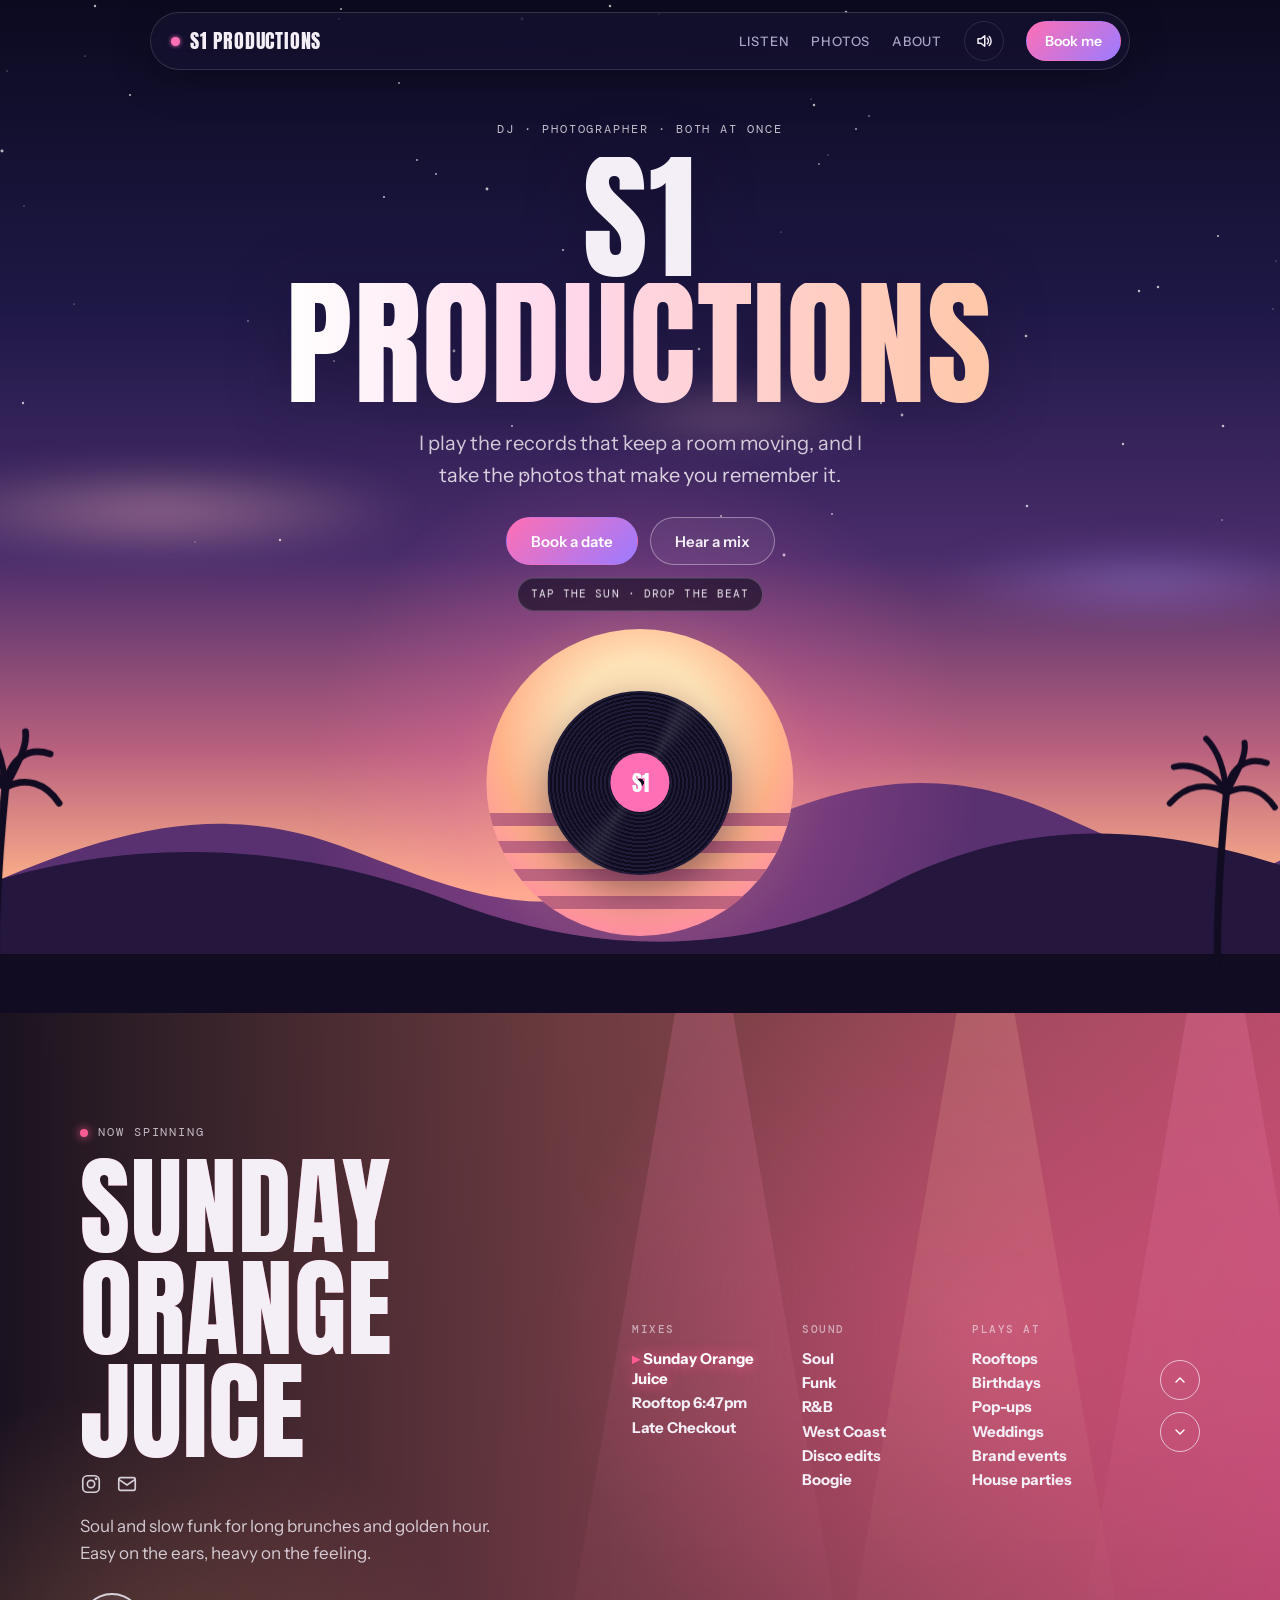
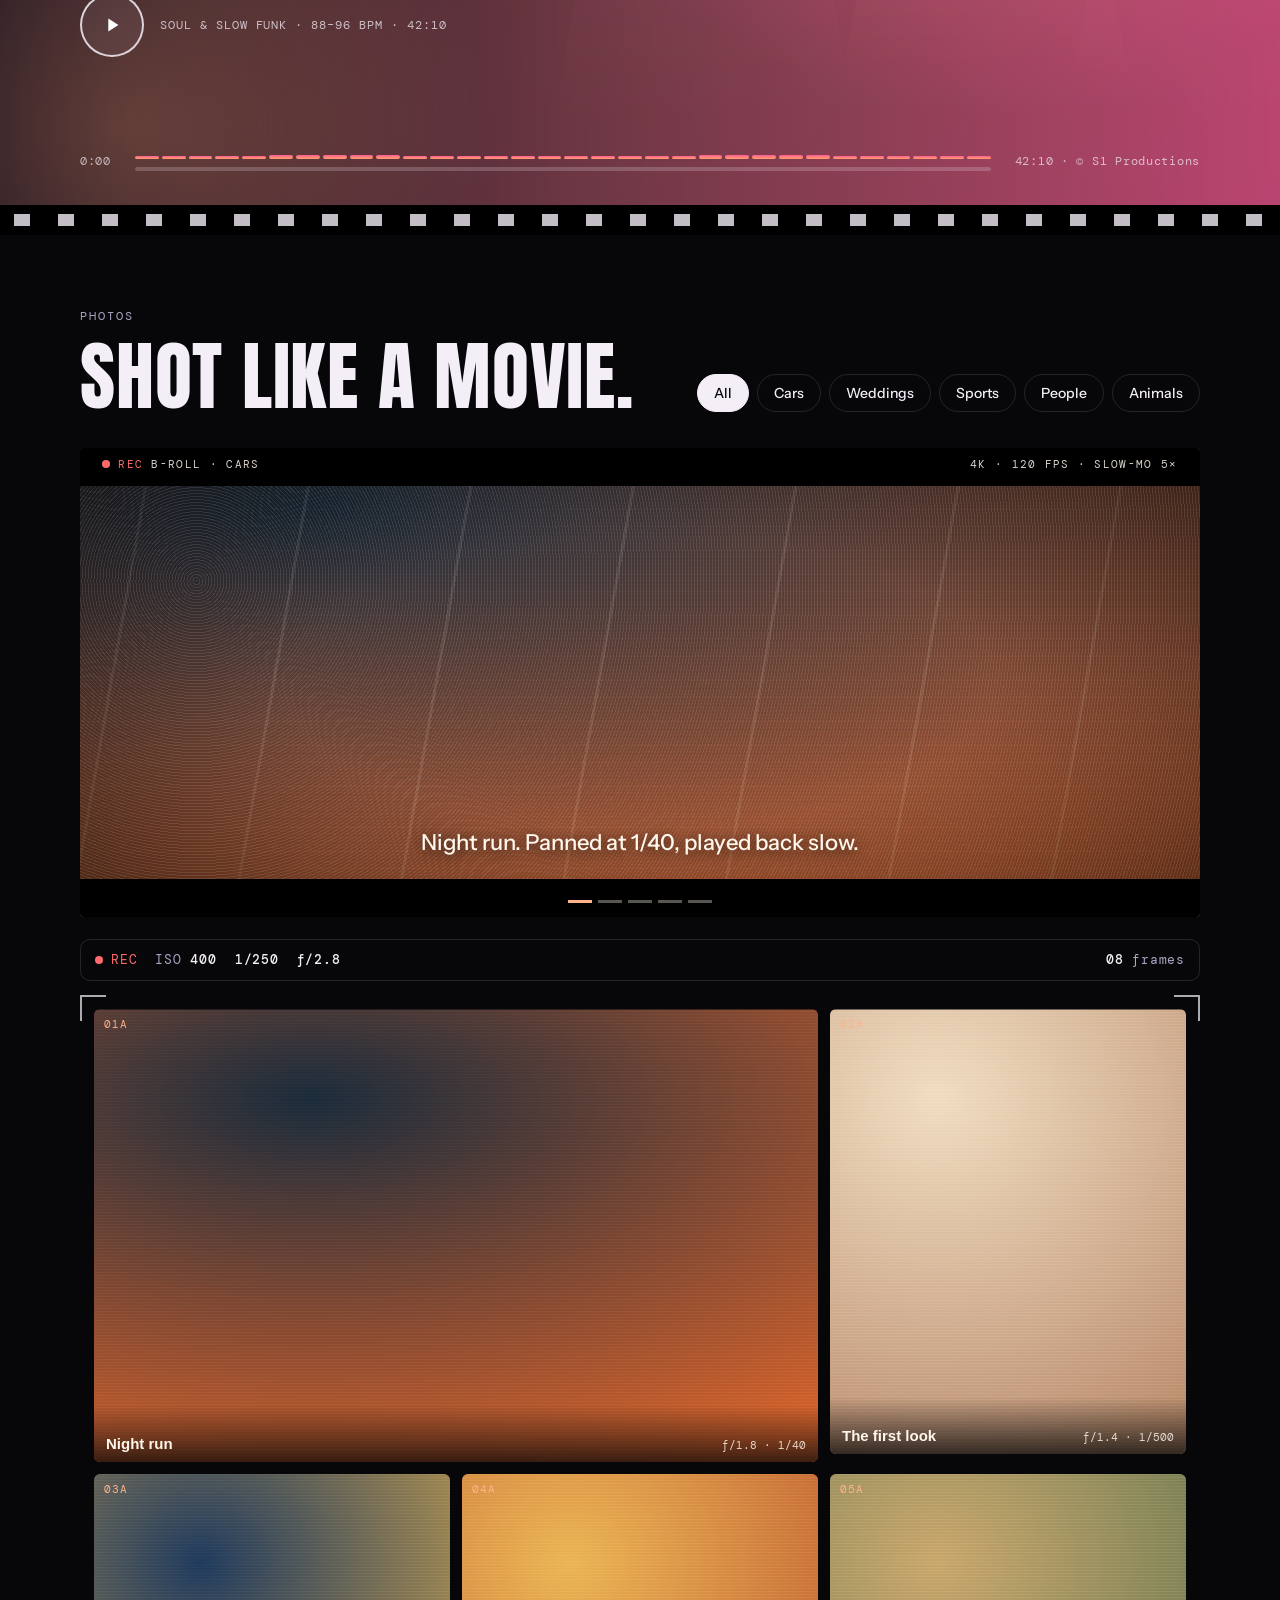
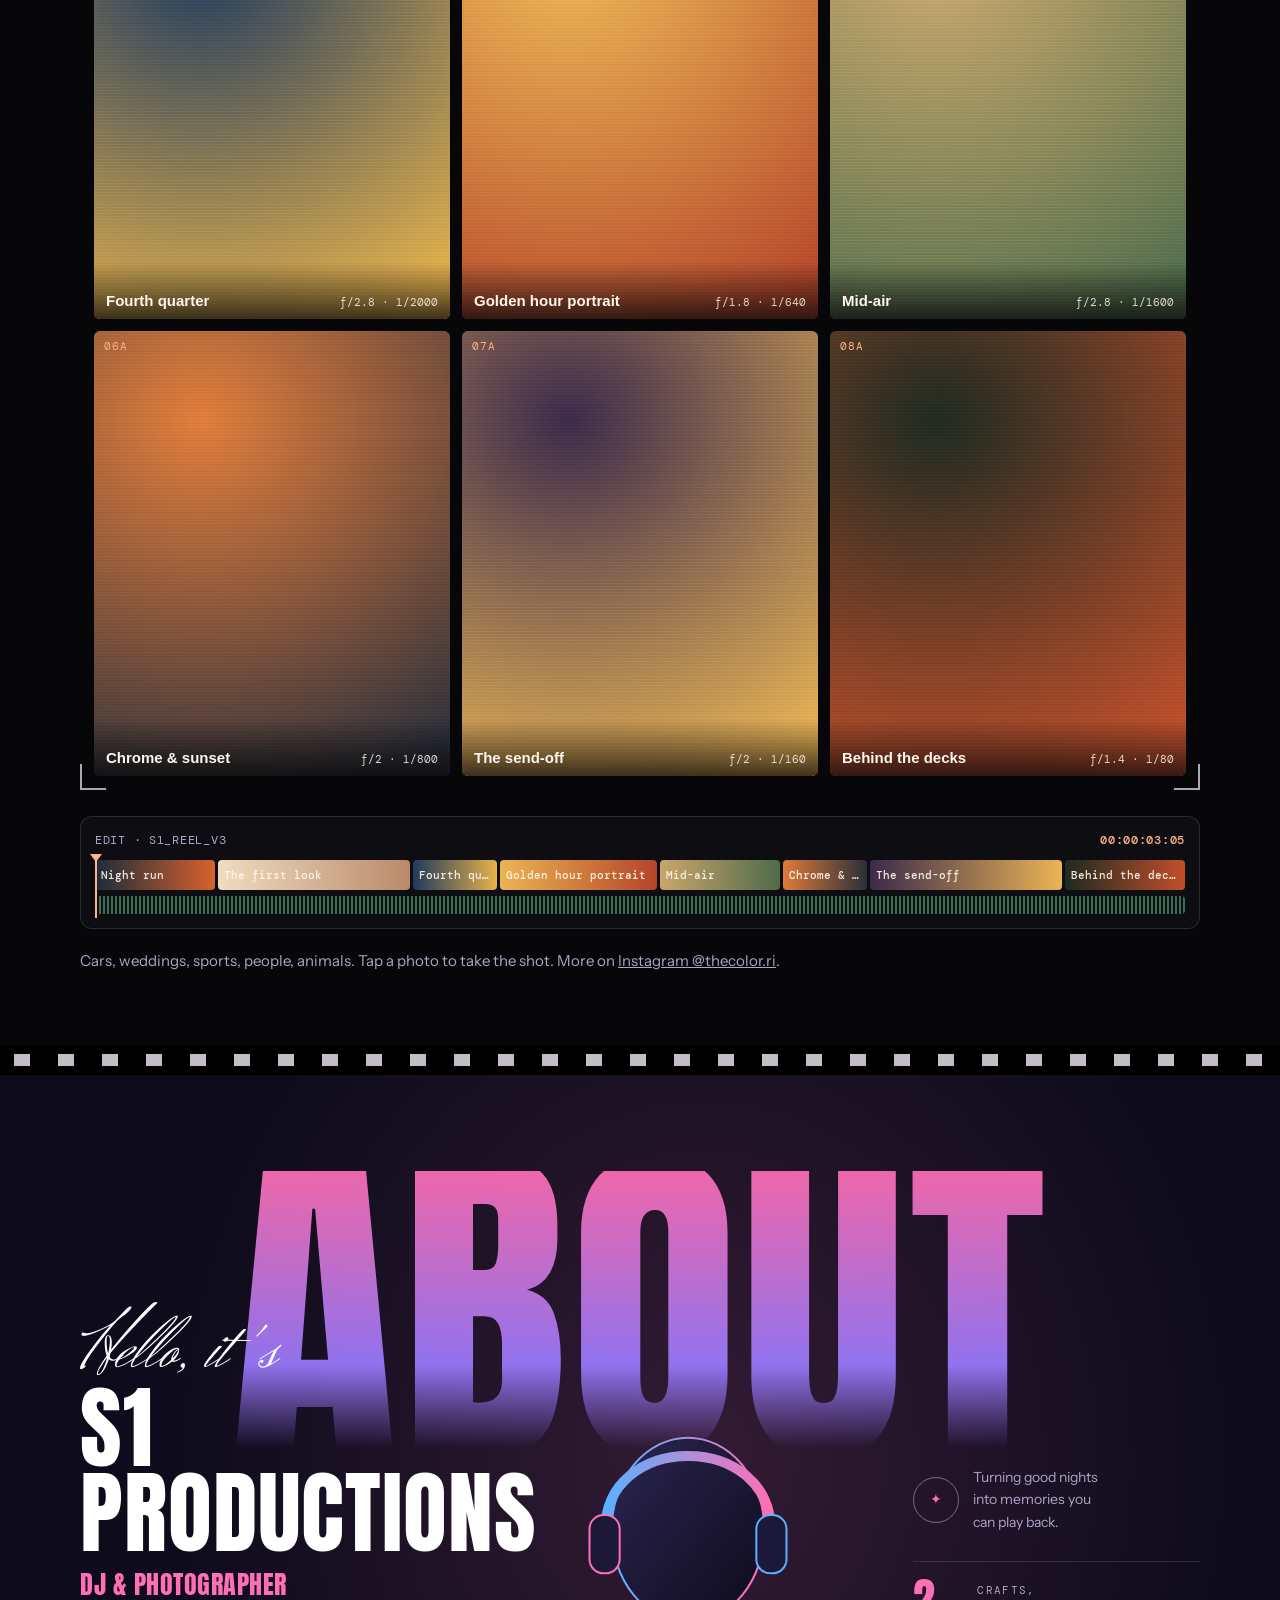
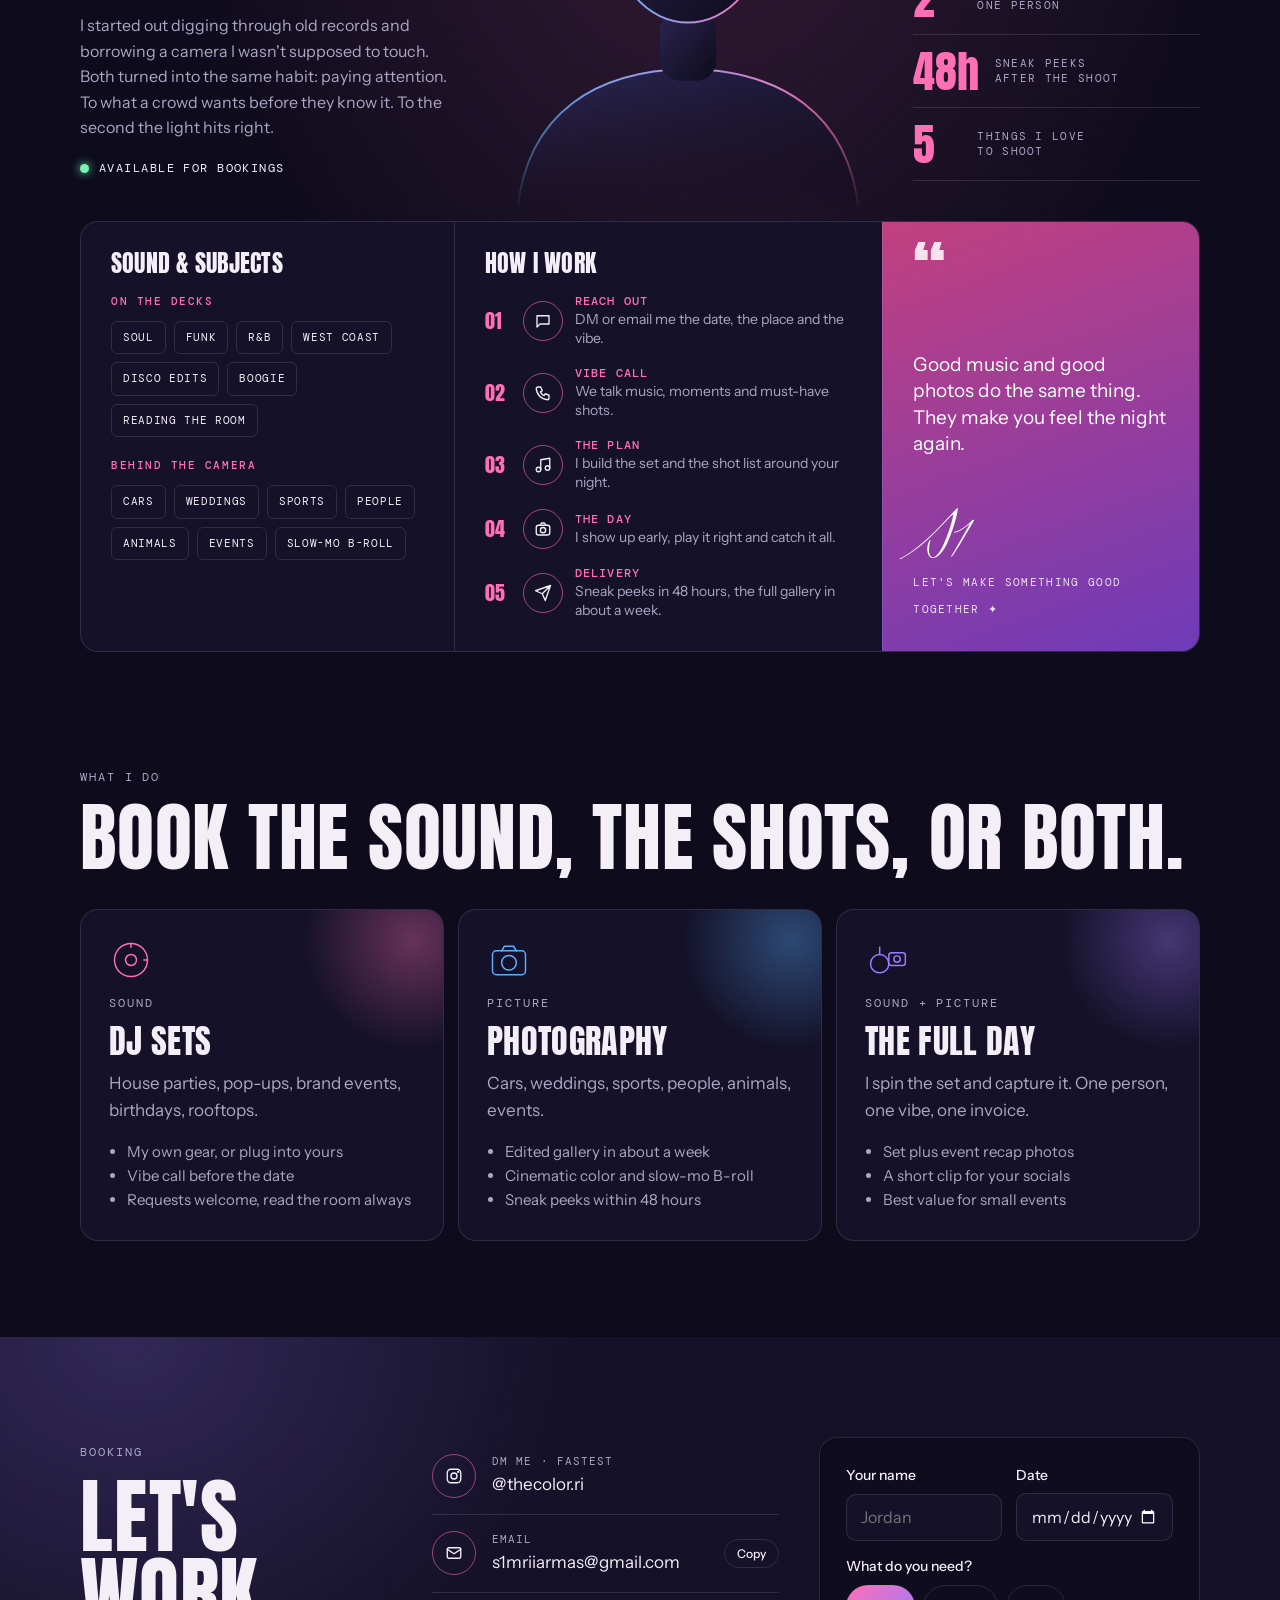
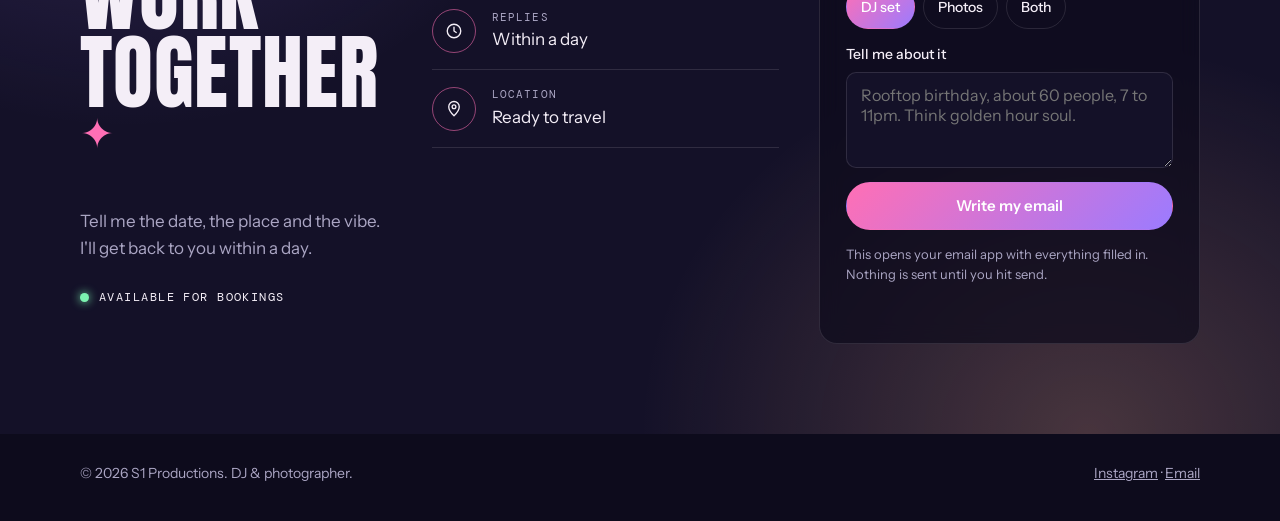
==== commit 563e09e6: "Redesign from references: dusk hero, festival stage, portfolio About - Hero: dusk scene with paralla" ====
--- a/index.html
+++ b/index.html
@@ -5,262 +5,219 @@
 <meta name="viewport" content="width=device-width, initial-scale=1, viewport-fit=cover">
 <title>S1 Productions</title>
 <meta name="description" content="S1 Productions. DJ sets and photography. Book a set, a shoot, or both.">
-<meta name="theme-color" content="#0F1712">
+<meta name="theme-color" content="#0D0B1C">
 <link rel="preconnect" href="https://fonts.googleapis.com">
 <link rel="preconnect" href="https://fonts.gstatic.com" crossorigin>
-<link rel="stylesheet" href="https://fonts.googleapis.com/css2?family=Gloock&family=Instrument+Sans:wght@400;500;600&family=DM+Mono:wght@400;500&display=swap">
+<link rel="stylesheet" href="https://fonts.googleapis.com/css2?family=Anton&family=Herr+Von+Muellerhoff&family=Instrument+Sans:wght@400;500;600;700&family=DM+Mono:wght@400;500&display=swap">
 <style>
-/* Layout: night-time palm green. Each section has its own motion:
-   hero = a record you can drop the needle on, listen = waves + a bumping sub,
-   photos = viewfinder, shutter flash, film strip and an edit timeline. */
+/* Layout: dusk to night. Hero = a dusk scene with the sun as a record.
+   Listen = festival stage with halftone lights. Photos = cinema.
+   About = portfolio poster with a giant word behind the photo. */
+@property --a { syntax: "<color>"; inherits: true; initial-value: #FF5C93; }
+@property --b { syntax: "<color>"; inherits: true; initial-value: #FFA06A; }
 :root {
-  --bg: #0F1712;        /* deep palm green, almost black */
-  --bg-2: #15201A;      /* raised band */
-  --panel: #1B2A21;     /* cards, player */
-  --cream: #F1E7D6;     /* text */
-  --muted: #A6AC96;     /* secondary text */
-  --sun: #EC7A3C;       /* sunset orange */
-  --gold: #EBB453;      /* golden hour */
-  --leaf: #7FB08A;      /* AF-confirm green */
-  --line: rgba(241, 231, 214, .12);
-  --on-sun: #1A1208;
-  --display: "Gloock", Georgia, "Times New Roman", serif;
+  --bg: #0D0B1C;        /* night plum */
+  --bg-2: #141128;      /* raised band */
+  --panel: #1C1838;     /* cards */
+  --cream: #F4EEF7;     /* text */
+  --muted: #ABA6C4;     /* secondary text */
+  --pink: #FF6FB5;      /* glow pink */
+  --blue: #5AB0FF;      /* glow blue */
+  --violet: #9B7BFF;    /* glow purple */
+  --peach: #FFB38A;     /* friendly warm accent */
+  --line: rgba(244, 238, 247, .12);
+  --display: "Anton", Impact, "Arial Narrow", sans-serif;
   --body: "Instrument Sans", "Helvetica Neue", Arial, sans-serif;
   --mono: "DM Mono", ui-monospace, Menlo, monospace;
-  --max: 1100px;
-  --kick: 0;            /* 0..1, driven by the music */
+  --script: "Herr Von Muellerhoff", "Brush Script MT", cursive;
+  --max: 1160px;
+  --kick: 0;
   color-scheme: dark;
 }
 * { box-sizing: border-box; }
 [hidden] { display: none !important; }
 html { scroll-behavior: smooth; }
-body {
-  margin: 0; background: var(--bg); color: var(--cream);
-  font-family: var(--body); font-size: 17px; line-height: 1.6;
-  -webkit-font-smoothing: antialiased; overflow-x: hidden;
-}
+body { margin: 0; background: var(--bg); color: var(--cream); font-family: var(--body); font-size: 17px; line-height: 1.6; -webkit-font-smoothing: antialiased; overflow-x: hidden; }
 img { max-width: 100%; }
 a { color: inherit; }
-:focus-visible { outline: 2px solid var(--gold); outline-offset: 3px; border-radius: 4px; }
+:focus-visible { outline: 2px solid var(--pink); outline-offset: 3px; border-radius: 4px; }
 .sr { position: absolute; width: 1px; height: 1px; overflow: hidden; clip: rect(0 0 0 0); white-space: nowrap; }
-
-.wrap {
-  position: relative; max-width: var(--max); margin: 0 auto;
-  padding-left: max(20px, env(safe-area-inset-left, 0px));
-  padding-right: max(20px, env(safe-area-inset-right, 0px));
-}
-.label { font-family: var(--mono); font-size: 12px; letter-spacing: .14em; text-transform: uppercase; color: var(--muted); }
-h1, h2, h3 { font-family: var(--display); font-weight: 400; line-height: 1.02; text-wrap: balance; margin: 0; }
-h2 { font-size: clamp(38px, 6.4vw, 64px); }
+.wrap { position: relative; max-width: var(--max); margin: 0 auto; padding-left: max(20px, env(safe-area-inset-left, 0px)); padding-right: max(20px, env(safe-area-inset-right, 0px)); }
+.label { font-family: var(--mono); font-size: 12px; letter-spacing: .16em; text-transform: uppercase; color: var(--muted); }
+h1, h2, h3 { font-family: var(--display); font-weight: 400; line-height: .95; text-transform: uppercase; letter-spacing: .01em; text-wrap: balance; margin: 0; }
+h2 { font-size: clamp(42px, 7vw, 76px); }
 p { margin: 0; }
-
-/* Scroll reveal (only when JS is running, so nothing is hidden without it) */
 .js .reveal { opacity: 0; transform: translateY(26px); transition: opacity .7s ease, transform .7s cubic-bezier(.2,.7,.2,1); transition-delay: var(--d, 0s); }
 .js .reveal.in { opacity: 1; transform: none; }
 
-/* ---------- Nav ---------- */
+/* ---------- Floating glass nav ---------- */
 body::before { content: ""; position: fixed; inset: 0 0 auto; height: env(safe-area-inset-top, 0px); z-index: 30; background: var(--bg); }
 .nav {
-  position: sticky; top: env(safe-area-inset-top, 0px); z-index: 29;
-  background: color-mix(in srgb, var(--bg) 82%, transparent);
-  backdrop-filter: blur(12px); -webkit-backdrop-filter: blur(12px);
-  border-bottom: 1px solid var(--line);
-}
-.nav .wrap { display: flex; align-items: center; justify-content: space-between; gap: 14px; padding-block: 12px; }
-.brand { font-family: var(--display); font-size: 22px; text-decoration: none; white-space: nowrap; display: flex; align-items: center; gap: 10px; }
-.brand .dot { width: 10px; height: 10px; border-radius: 50%; background: var(--sun); transform: scale(calc(1 + var(--kick) * .9)); box-shadow: 0 0 calc(var(--kick) * 18px) var(--sun); }
-.nav-links { display: flex; gap: 20px; align-items: center; font-size: 15px; }
-.nav-links a.l { text-decoration: none; color: var(--muted); position: relative; }
-.nav-links a.l::after { content: ""; position: absolute; left: 0; right: 0; bottom: -4px; height: 2px; background: var(--sun); transform: scaleX(0); transition: transform .3s; transform-origin: left; }
+  position: fixed; z-index: 29; left: 50%; transform: translateX(-50%);
+  top: calc(env(safe-area-inset-top, 0px) + 12px); width: min(980px, calc(100% - 24px));
+  display: flex; align-items: center; justify-content: space-between; gap: 12px;
+  padding: 8px 8px 8px 20px; border-radius: 999px;
+  background: rgba(24, 20, 48, .5); border: 1px solid rgba(244,238,247,.14);
+  backdrop-filter: blur(16px) saturate(1.3); -webkit-backdrop-filter: blur(16px) saturate(1.3);
+  box-shadow: 0 10px 40px rgba(0,0,0,.25);
+}
+.brand { font-family: var(--display); font-size: 20px; letter-spacing: .04em; text-decoration: none; white-space: nowrap; display: flex; align-items: center; gap: 10px; text-transform: uppercase; }
+.brand .dot { width: 9px; height: 9px; border-radius: 50%; background: var(--pink); transform: scale(calc(1 + var(--kick))); box-shadow: 0 0 calc(4px + var(--kick) * 18px) var(--pink); }
+.nav-links { display: flex; gap: 22px; align-items: center; font-size: 14px; }
+.nav-links a.l { text-decoration: none; color: var(--muted); font-weight: 500; letter-spacing: .06em; text-transform: uppercase; font-size: 13px; }
 .nav-links a.l:hover, .nav-links a.l.on { color: var(--cream); }
-.nav-links a.l.on::after { transform: scaleX(1); }
-.icon-btn { width: 40px; height: 40px; border-radius: 50%; border: 1px solid var(--line); background: transparent; color: var(--cream); display: grid; place-items: center; cursor: pointer; }
-.icon-btn svg { width: 18px; height: 18px; fill: none; stroke: currentColor; stroke-width: 2; stroke-linecap: round; }
-.btn {
-  display: inline-flex; align-items: center; justify-content: center; gap: 8px;
-  min-height: 48px; padding: 0 22px; border-radius: 999px;
-  font: 600 15px/1 var(--body); text-decoration: none; cursor: pointer;
-  border: 1.5px solid var(--cream); background: transparent; color: var(--cream);
-  transition: transform .18s ease, background .18s ease, box-shadow .18s;
-}
-.btn:hover { transform: translateY(-2px); }
-.btn:active { transform: translateY(0) scale(.97); }
-.btn.solid { background: var(--sun); border-color: var(--sun); color: var(--on-sun); }
-.btn.solid:hover { box-shadow: 0 8px 30px color-mix(in srgb, var(--sun) 45%, transparent); }
-.btn.small { min-height: 40px; padding: 0 16px; font-size: 14px; }
-@media (max-width: 760px) { .nav-links a.l { display: none; } }
-
-/* ---------- Hero ---------- */
-.hero { position: relative; overflow: hidden; }
-.hero .glow {
-  position: absolute; width: 900px; height: 900px; right: -260px; top: -280px; border-radius: 50%;
-  background: radial-gradient(circle, color-mix(in srgb, var(--sun) 32%, transparent), transparent 62%);
-  animation: drift 14s ease-in-out infinite alternate; pointer-events: none;
-}
-@keyframes drift { to { transform: translate(-80px, 60px) scale(1.08); } }
-.hero .wrap { display: grid; grid-template-columns: 1.1fr .9fr; gap: 40px; align-items: center; padding-block: 56px 80px; }
-.hero h1 { font-size: clamp(64px, 12vw, 140px); letter-spacing: -.01em; }
-.hero h1 .s1 { display: block; }
-.hero h1 em { font-style: normal; color: var(--sun); display: block; }
-.js .hero h1 .ln { display: block; overflow: hidden; }
-.js .hero h1 .ln > span { display: block; animation: rise 1s cubic-bezier(.2,.7,.2,1) both; animation-delay: var(--d, 0s); }
+.nav-links a.l.on { text-shadow: 0 0 12px var(--pink); }
+.icon-btn { width: 40px; height: 40px; border-radius: 50%; border: 1px solid var(--line); background: transparent; color: var(--cream); display: grid; place-items: center; cursor: pointer; flex: none; }
+.icon-btn svg { width: 18px; height: 18px; fill: none; stroke: currentColor; stroke-width: 2; stroke-linecap: round; stroke-linejoin: round; }
+.btn { display: inline-flex; align-items: center; justify-content: center; gap: 8px; min-height: 48px; padding: 0 24px; border-radius: 999px; font: 600 15px/1 var(--body); text-decoration: none; cursor: pointer; border: 1px solid rgba(244,238,247,.4); background: rgba(244,238,247,.06); color: var(--cream); transition: transform .18s ease, box-shadow .2s, background .2s; backdrop-filter: blur(8px); -webkit-backdrop-filter: blur(8px); }
+.btn:hover { transform: translateY(-2px); background: rgba(244,238,247,.12); }
+.btn:active { transform: scale(.97); }
+.btn.solid { background: linear-gradient(135deg, var(--pink), var(--violet)); border-color: transparent; color: #fff; }
+.btn.solid:hover { box-shadow: 0 10px 34px rgba(255,111,181,.45); }
+.btn.small { min-height: 40px; padding: 0 18px; font-size: 14px; }
+@media (max-width: 760px) { .nav-links a.l { display: none; } .nav { padding-left: 16px; } }
+
+/* ---------- Hero: dusk scene ---------- */
+.hero { --sun-size: clamp(220px, 24vw, 320px); --sun-bottom: clamp(44px, 6vw, 80px); position: relative; overflow: hidden; display: grid; isolation: isolate;
+  background: linear-gradient(180deg, #0B0A1F 0%, #1E1846 30%, #4A2D6B 55%, #B8607E 74%, #FFB38A 88%, #FFD1A8 100%); }
+.stars { position: absolute; inset: 0 0 45% 0; z-index: -3; }
+.stars i { position: absolute; width: 2px; height: 2px; border-radius: 50%; background: #fff; opacity: .7; animation: twinkle var(--t, 3s) ease-in-out infinite alternate; }
+@keyframes twinkle { to { opacity: .1; } }
+.cloud { position: absolute; z-index: -1; border-radius: 50%; filter: blur(18px); background: radial-gradient(closest-side, rgba(255,190,190,.45), transparent); animation: float 40s linear infinite alternate; }
+.cloud.c1 { width: 520px; height: 90px; top: 46%; left: -8%; }
+.cloud.c2 { width: 420px; height: 70px; top: 54%; right: -6%; animation-duration: 52s; animation-direction: alternate-reverse; background: radial-gradient(closest-side, rgba(180,150,255,.4), transparent); }
+.cloud.c3 { width: 300px; height: 60px; top: 38%; left: 45%; animation-duration: 60s; opacity: .7; }
+@keyframes float { to { transform: translateX(120px); } }
+.layer { position: absolute; left: -2%; right: -2%; bottom: 0; pointer-events: none; will-change: transform; }
+.layer svg { display: block; width: 100%; height: 100%; }
+.hills-far { height: 30%; z-index: 1; }
+.hills-near { height: 22%; z-index: 3; }
+.palms { height: 46%; z-index: 4; }
+.palms svg { overflow: visible; }
+
+.sunwrap { position: absolute; left: 50%; bottom: var(--sun-bottom); z-index: 2; width: var(--sun-size); transform: translateX(-50%); }
+.halo { position: absolute; inset: -60%; border-radius: 50%; background: radial-gradient(closest-side, rgba(255,170,140, calc(.55 + var(--kick) * .4)), rgba(255,111,181,.18) 55%, transparent); pointer-events: none; transform: scale(calc(1 + var(--kick) * .12)); }
+.record-btn { display: block; width: 100%; aspect-ratio: 1; position: relative; border: 0; padding: 0; background: none; cursor: pointer; border-radius: 50%; }
+.sun { position: absolute; inset: 0; border-radius: 50%; background: radial-gradient(circle at 50% 35%, #FFE3B8 0 30%, var(--peach) 55%, var(--pink) 100%); transform: scale(calc(1 + var(--kick) * .05)); }
+.stripes { position: absolute; inset: 0; border-radius: 50%; overflow: hidden; }
+.stripes i { position: absolute; left: 0; right: 0; height: 4%; background: #B8607E; opacity: .9; }
+.disc { position: absolute; width: 60%; aspect-ratio: 1; left: 20%; top: 20%; border-radius: 50%;
+  background: conic-gradient(from 0deg, transparent 0 20deg, rgba(255,255,255,.08) 30deg, transparent 45deg 200deg, rgba(255,255,255,.07) 215deg, transparent 230deg), repeating-radial-gradient(circle, #0E0C1E 0 2px, #1F1B38 2px 4px);
+  box-shadow: 0 16px 40px rgba(40,10,40,.5); animation: spin 1.8s linear infinite; animation-play-state: paused; }
+.disc::after { content: ""; position: absolute; inset: 34%; border-radius: 50%; background: radial-gradient(circle, #0E0C1E 0 9%, var(--pink) 10% 100%); }
+.disc .lbl { position: absolute; inset: 36%; display: grid; place-items: center; font-family: var(--display); color: #fff; font-size: clamp(14px, 2.2vw, 22px); z-index: 1; }
+body.playing .disc { animation-play-state: running; }
+@keyframes spin { to { transform: rotate(360deg); } }
+.sun-hint { position: absolute; left: 50%; top: -18px; transform: translate(-50%, -100%); white-space: nowrap; background: rgba(13,11,28,.6); border: 1px solid rgba(244,238,247,.25); backdrop-filter: blur(8px); -webkit-backdrop-filter: blur(8px); font-family: var(--mono); font-size: 11px; letter-spacing: .1em; padding: 7px 13px; border-radius: 999px; pointer-events: none; animation: bob 2.4s ease-in-out infinite; z-index: 5; }
+@keyframes bob { 50% { transform: translate(-50%, calc(-100% - 5px)); } }
+body.playing .sun-hint { animation: none; background: var(--pink); border-color: var(--pink); }
+
+.hero-copy a, .hero-copy button { pointer-events: auto; }
+.hero-copy { pointer-events: none; position: relative; z-index: 5; align-self: start; text-align: center; padding-top: calc(env(safe-area-inset-top, 0px) + 120px); padding-bottom: calc(var(--sun-size) + var(--sun-bottom) + 64px); }
+.hero h1 { font-size: clamp(64px, 11vw, 140px); line-height: .86; filter: drop-shadow(0 6px 30px rgba(20,10,40,.45)); }
+.hero h1 .ln { display: block; overflow: hidden; padding-bottom: .04em; }
+.hero h1 .ln > span { display: block; }
+.js .hero h1 .ln > span { animation: rise 1.1s cubic-bezier(.2,.7,.2,1) both; animation-delay: var(--d, 0s); }
 @keyframes rise { from { transform: translateY(105%); } }
-.roles { display: flex; gap: 10px; flex-wrap: wrap; margin: 22px 0; }
-.chip { font-family: var(--mono); font-size: 12px; letter-spacing: .1em; text-transform: uppercase; border: 1px solid var(--line); border-radius: 999px; padding: 6px 12px; color: var(--muted); }
-.lede { font-size: clamp(18px, 2.2vw, 21px); max-width: 30ch; color: var(--muted); }
-.ctas { display: flex; gap: 12px; flex-wrap: wrap; margin-top: 30px; }
-
-.deck { position: relative; width: 100%; max-width: 440px; margin-inline: auto; }
-.record-btn { display: block; width: 100%; aspect-ratio: 1; position: relative; border: 0; padding: 0; background: none; cursor: pointer; border-radius: 50%; }
-.sun {
-  position: absolute; inset: 0; border-radius: 50%;
-  background: radial-gradient(circle at 50% 40%, var(--gold) 0 36%, var(--sun) 70%, #8E3A17 100%);
-  transform: scale(calc(1 + var(--kick) * .05));
-  box-shadow: 0 0 calc(40px + var(--kick) * 90px) color-mix(in srgb, var(--sun) 40%, transparent);
-}
-.stripes { position: absolute; inset: 0; border-radius: 50%; overflow: hidden; }
-.stripes i { position: absolute; left: 0; right: 0; height: 4.5%; background: var(--bg); }
-.disc {
-  position: absolute; width: 62%; aspect-ratio: 1; left: 19%; top: 19%; border-radius: 50%;
-  background:
-    conic-gradient(from 0deg, transparent 0 20deg, rgba(255,255,255,.07) 30deg, transparent 45deg 200deg, rgba(255,255,255,.06) 215deg, transparent 230deg),
-    repeating-radial-gradient(circle, #0c110e 0 2px, #1d261f 2px 4px);
-  box-shadow: 0 20px 50px rgba(0,0,0,.5);
-  animation: spin 1.8s linear infinite; animation-play-state: paused;
-}
-.disc::after { content: ""; position: absolute; inset: 34%; border-radius: 50%; background: radial-gradient(circle, #0c110e 0 9%, var(--gold) 10% 100%); }
-.disc .lbl { position: absolute; inset: 38%; display: grid; place-items: center; font-family: var(--display); color: var(--on-sun); font-size: clamp(14px, 2.4vw, 22px); z-index: 1; }
-.arm {
-  position: absolute; width: 46%; height: 6px; right: -4%; top: 14%; border-radius: 6px;
-  background: linear-gradient(90deg, #C9C2B2, #8D887C); transform-origin: 96% 50%;
-  transform: rotate(-38deg); transition: transform .7s cubic-bezier(.3,1.4,.4,1);
-  box-shadow: 0 6px 14px rgba(0,0,0,.4);
-}
-.arm::before { content: ""; position: absolute; right: -10px; top: -9px; width: 24px; height: 24px; border-radius: 50%; background: #2A332C; border: 3px solid #C9C2B2; }
-.arm::after { content: ""; position: absolute; left: -6px; top: -5px; width: 18px; height: 16px; border-radius: 3px; background: var(--cream); }
-body.playing .arm { transform: rotate(-12deg); }
-body.playing .disc, body.playing .mini-disc { animation-play-state: running; }
-@keyframes spin { to { transform: rotate(360deg); } }
-.deck .hint {
-  position: absolute; left: 50%; bottom: -6px; transform: translateX(-50%); white-space: nowrap;
-  background: var(--cream); color: var(--bg); font-family: var(--mono); font-size: 12px; letter-spacing: .08em;
-  padding: 8px 14px; border-radius: 999px; pointer-events: none;
-  animation: bob 2.4s ease-in-out infinite;
-}
-@keyframes bob { 50% { transform: translate(-50%, -5px); } }
-body.playing .deck .hint { animation: none; background: var(--sun); color: var(--on-sun); }
-@media (max-width: 820px) {
-  .hero .wrap { grid-template-columns: 1fr; padding-block: 28px 64px; gap: 36px; }
-  .deck { max-width: 300px; order: -1; }
+.hero h1 .pro { background: linear-gradient(90deg, #fff 0%, #FFD7EA 40%, #FFC7A8 100%); -webkit-background-clip: text; background-clip: text; color: transparent; }
+.hero .label { color: rgba(244,238,247,.8); margin-bottom: 18px; display: block; }
+.lede { font-size: clamp(17px, 2vw, 20px); max-width: 36ch; margin: 18px auto 0; color: rgba(244,238,247,.85); }
+.ctas { display: flex; gap: 12px; flex-wrap: wrap; justify-content: center; margin-top: 26px; }
+@media (max-width: 760px) {
+  .hero-copy { padding-top: calc(env(safe-area-inset-top, 0px) + 104px); }
+  .palms { height: 34%; }
+  .cloud.c1 { width: 320px; }
 }
 
 /* ---------- Section shared ---------- */
-section { scroll-margin-top: 70px; }
-.section { position: relative; padding-block: 88px; }
+section { scroll-margin-top: 80px; }
+.section { position: relative; padding-block: 96px; }
 .head { display: flex; justify-content: space-between; align-items: end; gap: 24px; flex-wrap: wrap; margin-bottom: 36px; }
 .head p { max-width: 42ch; color: var(--muted); }
-.head .label { display: block; margin-bottom: 12px; }
-
-/* ---------- Listen: neon party room (blue, pink, purple) ---------- */
-.listen { --blue: #4FA3FF; --pink: #FF5FB0; --violet: #9B6BFF; --night: #0C0A1E; background: var(--night); overflow: hidden; isolation: isolate; }
-.listen::before {
-  content: ""; position: absolute; inset: -20%; z-index: -1; pointer-events: none;
-  background:
-    radial-gradient(38% 48% at 18% 28%, rgba(79,163,255,.30), transparent 70%),
-    radial-gradient(40% 50% at 82% 62%, rgba(255,95,176,.26), transparent 70%),
-    radial-gradient(36% 44% at 50% 95%, rgba(155,107,255,.34), transparent 70%);
-  animation: club 12s ease-in-out infinite alternate;
-  filter: saturate(calc(1 + var(--kick) * .8)) brightness(calc(1 + var(--kick) * .35));
-}
-@keyframes club { 50% { transform: translate(4%, -3%) rotate(6deg); } 100% { transform: translate(-4%, 3%) rotate(-4deg); } }
-.beams { position: absolute; inset: 0; z-index: -1; pointer-events: none; overflow: hidden; opacity: calc(.55 + var(--kick) * .45); }
-.beams i {
-  position: absolute; bottom: -12%; width: 34%; height: 150%; transform-origin: 50% 100%;
-  background: linear-gradient(to top, rgba(255,95,176,.30), transparent 72%); filter: blur(10px);
-  clip-path: polygon(46% 100%, 54% 100%, 100% 0, 0 0); animation: sweep 8s ease-in-out infinite alternate;
-}
-.beams i:nth-child(1) { left: 4%; }
-.beams i:nth-child(2) { left: 36%; background: linear-gradient(to top, rgba(155,107,255,.28), transparent 72%); animation-duration: 10s; animation-delay: -4s; }
-.beams i:nth-child(3) { left: 66%; background: linear-gradient(to top, rgba(79,163,255,.30), transparent 72%); animation-direction: alternate-reverse; }
-@keyframes sweep { from { transform: rotate(-24deg); } to { transform: rotate(24deg); } }
-.listen h2 em { font-style: normal; background: linear-gradient(90deg, var(--blue), var(--violet), var(--pink)); -webkit-background-clip: text; background-clip: text; color: transparent; }
-.listen .label { color: #B9B4E6; }
-.listen .head p, .listen .now .meta, .listen .times, .listen .mixes .n, .listen .mixes .bpm, .listen .mixes .len, .listen .mixes .t small { color: #B3AECF; }
-#waves { position: absolute; inset: 0; width: 100%; height: 100%; display: block; pointer-events: none; }
-.listen .wrap { z-index: 1; }
-.listen-grid { display: grid; grid-template-columns: 1fr auto; gap: 40px; align-items: center; }
-.sub { width: clamp(150px, 22vw, 230px); aspect-ratio: 1; position: relative; flex: none; }
-.sub .box { position: absolute; inset: -10%; border-radius: 22px; background: linear-gradient(145deg, #1C1838, #0E0C20); box-shadow: inset 0 0 0 1px rgba(155,107,255,.35), 0 0 calc(20px + var(--kick) * 50px) rgba(79,163,255,.35), 0 20px 40px rgba(0,0,0,.5); }
-.sub .box::before, .sub .box::after { content: ""; position: absolute; width: 8px; height: 8px; border-radius: 50%; background: #3A3560; top: 8px; left: 8px; }
-.sub .box::after { left: auto; right: 8px; }
-.sub .surround { position: absolute; inset: 0; border-radius: 50%; background: radial-gradient(circle, #2A2648 55%, #07060F 72%, #1A1733 100%); box-shadow: 0 0 0 2px rgba(79,163,255,calc(.25 + var(--kick) * .7)); }
-.sub .cone {
-  position: absolute; inset: 14%; border-radius: 50%;
-  background: repeating-radial-gradient(circle, #121026 0 6px, #1B1838 6px 8px);
-  transform: scale(calc(1 + var(--kick) * .13));
-  box-shadow: 0 0 0 2px #07060F, inset 0 0 30px rgba(0,0,0,.6), 0 0 calc(var(--kick) * 40px) rgba(155,107,255,.6);
-}
-.sub .cap { position: absolute; inset: 38%; border-radius: 50%; background: radial-gradient(circle at 40% 35%, #fff 0 4%, var(--pink) 32%, var(--violet) 85%); transform: scale(calc(1 + var(--kick) * .22)); box-shadow: 0 0 calc(8px + var(--kick) * 44px) var(--pink); }
-.sub .tag { position: absolute; bottom: -2px; left: 50%; transform: translate(-50%, 50%); font-family: var(--mono); font-size: 11px; letter-spacing: .1em; color: #B3AECF; white-space: nowrap; }
-
-.player {
-  display: grid; grid-template-columns: auto 1fr; gap: 26px; align-items: center;
-  background: rgba(22, 18, 48, .62); border: 1px solid rgba(155,107,255,.28); box-shadow: 0 0 calc(var(--kick) * 40px) rgba(255,95,176,.18);
-  backdrop-filter: blur(6px); -webkit-backdrop-filter: blur(6px);
-  border-radius: 22px; padding: 26px; margin-top: 8px;
-}
-.mini-disc {
-  width: 112px; aspect-ratio: 1; border-radius: 50%;
-  background: radial-gradient(circle, var(--pink) 0 16%, #07060F 17% 19%, transparent 20%), repeating-radial-gradient(circle, #07060F 0 2px, #231F42 2px 4px);
-  animation: spin 1.8s linear infinite; animation-play-state: paused;
-}
-.now { min-width: 0; }
-.now h3 { font-size: clamp(26px, 4vw, 36px); margin: 6px 0 4px; }
-.now .meta { font-family: var(--mono); font-size: 13px; color: var(--muted); }
-.controls { display: flex; align-items: center; gap: 16px; margin-top: 16px; }
-.play { width: 58px; height: 58px; flex: none; border-radius: 50%; border: 0; cursor: pointer; background: linear-gradient(135deg, var(--pink), var(--violet)); color: #fff; display: grid; place-items: center; transition: transform .15s; box-shadow: 0 0 calc(10px + var(--kick) * 36px) rgba(255,95,176,.7); }
+.head .label { display: block; margin-bottom: 14px; }
+
+/* ---------- Listen: festival stage ---------- */
+.listen { position: relative; overflow: hidden; isolation: isolate; background: #09081A; transition: --a 1s, --b 1s; }
+.stage-photo { position: absolute; inset: 0; z-index: -3; }
+.stage-photo img { width: 100%; height: 100%; object-fit: cover; filter: grayscale(1) contrast(1.15) brightness(.75); }
+.stage-photo::after { content: ""; position: absolute; inset: 0; background: linear-gradient(110deg, var(--b), var(--a)); mix-blend-mode: color; opacity: .9; }
+.listen::before { content: ""; position: absolute; inset: 0; z-index: -2; pointer-events: none;
+  background: radial-gradient(50% 70% at 78% 40%, color-mix(in srgb, var(--a) 38%, transparent), transparent 70%), radial-gradient(40% 60% at 10% 90%, color-mix(in srgb, var(--b) 26%, transparent), transparent 70%), linear-gradient(90deg, rgba(9,8,26,.92) 0%, rgba(9,8,26,.55) 45%, rgba(9,8,26,.2) 100%);
+  filter: brightness(calc(1 + var(--kick) * .4)); }
+#dots { position: absolute; inset: 0; width: 100%; height: 100%; z-index: -1; display: block; pointer-events: none; }
+.beams { position: absolute; inset: 0; z-index: -1; pointer-events: none; overflow: hidden; opacity: calc(.45 + var(--kick) * .55); mix-blend-mode: screen; }
+.beams i { position: absolute; top: -10%; width: 30%; height: 130%; transform-origin: 50% 0; background: linear-gradient(to bottom, color-mix(in srgb, var(--a) 45%, transparent), transparent 75%); filter: blur(12px); clip-path: polygon(46% 0, 54% 0, 100% 100%, 0 100%); animation: sweep 8s ease-in-out infinite alternate; }
+.beams i:nth-child(1) { left: 40%; }
+.beams i:nth-child(2) { left: 62%; background: linear-gradient(to bottom, color-mix(in srgb, var(--b) 45%, transparent), transparent 75%); animation-duration: 10s; animation-direction: alternate-reverse; }
+.beams i:nth-child(3) { left: 80%; animation-delay: -4s; }
+@keyframes sweep { from { transform: rotate(-22deg); } to { transform: rotate(22deg); } }
+.stage { display: grid; grid-template-columns: minmax(0, 1.05fr) minmax(0, 1fr) auto; gap: 40px; align-items: center; padding-block: 110px 40px; min-height: 640px; }
+.stage .label { color: rgba(244,238,247,.75); display: flex; gap: 10px; align-items: center; }
+.stage .label::before { content: ""; width: 8px; height: 8px; border-radius: 50%; background: var(--a); box-shadow: 0 0 10px var(--a); }
+.stage h2 { font-size: clamp(54px, 8.4vw, 112px); margin: 14px 0 10px; text-shadow: 0 0 calc(var(--kick) * 30px) color-mix(in srgb, var(--a) 70%, transparent); }
+.socials { display: flex; gap: 14px; margin-bottom: 18px; }
+.socials a { width: 22px; height: 22px; opacity: .85; }
+.socials svg { width: 100%; height: 100%; fill: none; stroke: currentColor; stroke-width: 1.8; }
+.stage .desc { color: rgba(244,238,247,.82); max-width: 38ch; }
+.play-row { display: flex; align-items: center; gap: 16px; margin-top: 26px; }
+.play { position: relative; width: 64px; height: 64px; flex: none; border-radius: 50%; border: 2px solid rgba(244,238,247,.85); background: rgba(244,238,247,.06); color: #fff; display: grid; place-items: center; cursor: pointer; transition: transform .15s, background .2s; }
+.play:hover { background: color-mix(in srgb, var(--a) 40%, transparent); }
 .play:active { transform: scale(.92); }
 .play svg { width: 22px; height: 22px; fill: currentColor; }
-.bar { flex: 1; min-width: 0; }
-.eq { display: flex; align-items: end; gap: 3px; height: 34px; margin-bottom: 8px; }
-.eq i { flex: 1; background: linear-gradient(to top, var(--blue), var(--violet), var(--pink)); border-radius: 2px; height: 8%; transition: height .06s linear; }
-.track-line { height: 6px; border-radius: 6px; background: rgba(241,231,214,.16); overflow: hidden; cursor: pointer; }
-.track-line span { display: block; height: 100%; width: 0; background: linear-gradient(90deg, var(--blue), var(--pink)); }
-.times { display: flex; justify-content: space-between; font-family: var(--mono); font-size: 12px; margin-top: 6px; color: var(--muted); font-variant-numeric: tabular-nums; }
-.note { margin-top: 12px; font-size: 14px; color: #FF9BD0; min-height: 1.4em; }
-.note a, .note button { color: #FF9BD0; background: none; border: 0; padding: 0; font: inherit; text-decoration: underline; cursor: pointer; }
-
-.mixes { list-style: none; margin: 18px 0 0; padding: 0; border-top: 1px solid var(--line); }
-.mixes button {
-  width: 100%; display: grid; grid-template-columns: 34px 1fr auto auto; gap: 16px; align-items: center;
-  padding: 16px 6px; background: none; border: 0; border-bottom: 1px solid var(--line);
-  font: inherit; color: inherit; text-align: left; cursor: pointer; transition: background .2s, padding .2s;
-}
-.mixes button:hover { background: rgba(241,231,214,.04); padding-left: 12px; }
-.mixes .n, .mixes .bpm, .mixes .len { font-family: var(--mono); font-size: 13px; color: var(--muted); font-variant-numeric: tabular-nums; }
-.mixes .t { font-weight: 600; }
-.mixes .t small { display: block; font-weight: 400; color: var(--muted); font-size: 14px; }
-.mixes button[aria-current="true"] .t { color: var(--pink); }
-.listen .mixes, .listen .mixes button { border-color: rgba(155,107,255,.22); }
-@media (max-width: 760px) {
-  .listen-grid { grid-template-columns: 1fr; gap: 30px; }
-  .sub { order: -1; margin: 10px auto 0; width: 150px; }
-  .player { grid-template-columns: 1fr; padding: 20px; }
-  .mini-disc { display: none; }
-  .mixes button { grid-template-columns: 28px 1fr auto; }
-  .mixes .bpm { display: none; }
-}
-
-/* ---------- Photos: film, viewfinder, shutter, timeline ---------- */
-.photos { overflow: hidden; background: #08090A; }
-/* B-roll reel: 2.39:1 letterbox, slow-motion push-in, grain, subtitles */
+.play::after { content: ""; position: absolute; inset: -8px; border-radius: 50%; border: 2px solid var(--a); opacity: calc(var(--kick) * 1.2); transform: scale(calc(1 + var(--kick) * .35)); }
+.play-row .meta { font-family: var(--mono); font-size: 12px; letter-spacing: .08em; color: rgba(244,238,247,.75); }
+.note { margin-top: 12px; font-size: 14px; color: #FFC2E0; min-height: 1.4em; }
+.note a, .note button { color: #FFC2E0; background: none; border: 0; padding: 0; font: inherit; text-decoration: underline; cursor: pointer; }
+
+.lineup { display: grid; grid-template-columns: repeat(3, minmax(0, 1fr)); gap: 22px; align-self: center; }
+.lineup h4 { margin: 0 0 10px; font-family: var(--mono); font-size: 11px; letter-spacing: .14em; font-weight: 500; color: rgba(244,238,247,.6); text-transform: uppercase; }
+.lineup ul { list-style: none; margin: 0; padding: 0; display: grid; gap: 4px; font-weight: 700; font-size: 15px; line-height: 1.35; }
+.lineup button { background: none; border: 0; padding: 0; font: inherit; color: inherit; text-align: left; cursor: pointer; transition: color .2s, text-shadow .2s; }
+.lineup button:hover, .lineup button[aria-current="true"] { color: #fff; text-shadow: 0 0 14px var(--a); }
+.lineup button[aria-current="true"]::before { content: "▸ "; color: var(--a); }
+.mix-nav { display: grid; gap: 12px; }
+.mix-nav button { width: 40px; height: 40px; border-radius: 50%; border: 1.5px solid rgba(244,238,247,.7); background: none; color: #fff; cursor: pointer; display: grid; place-items: center; }
+.mix-nav button:hover { background: rgba(244,238,247,.12); }
+.mix-nav svg { width: 16px; height: 16px; fill: none; stroke: currentColor; stroke-width: 2; stroke-linecap: round; }
+.stage-foot { display: grid; grid-template-columns: auto 1fr auto; gap: 24px; align-items: end; padding-bottom: 34px; font-family: var(--mono); font-size: 12px; color: rgba(244,238,247,.7); letter-spacing: .06em; font-variant-numeric: tabular-nums; }
+.stage-foot .bar { min-width: 0; }
+.eq { display: flex; align-items: end; gap: 3px; height: 30px; margin-bottom: 8px; }
+.eq i { flex: 1; background: linear-gradient(to top, var(--b), var(--a)); border-radius: 2px; height: 8%; transition: height .06s linear; }
+.track-line { height: 4px; border-radius: 4px; background: rgba(244,238,247,.2); overflow: hidden; cursor: pointer; }
+.track-line span { display: block; height: 100%; width: 0; background: linear-gradient(90deg, var(--b), var(--a)); }
+@media (max-width: 900px) {
+  .stage { grid-template-columns: minmax(0, 1fr) auto; padding-block: 100px 24px; min-height: 0; }
+  .lineup { grid-column: 1 / -1; grid-row: 2; }
+  .mix-nav { grid-row: 1; grid-column: 2; align-self: start; margin-top: 30px; }
+}
+@media (max-width: 560px) {
+  .lineup { grid-template-columns: 1fr 1fr; }
+  .lineup .col3 { display: none; }
+  .stage-foot { grid-template-columns: 1fr; gap: 8px; }
+  .stage-foot .hide-sm { display: none; }
+}
+
+/* ---------- Photos: cinema ---------- */
+.photos { overflow: hidden; background: #070709; }
+.sprockets { height: 30px; background-color: #000; background-image: repeating-linear-gradient(90deg, transparent 0 14px, rgba(244,238,247,.8) 14px 30px, transparent 30px 44px); background-size: 44px 12px; background-repeat: repeat-x; background-position: 0 50%; animation: film 3s linear infinite; }
+.sprockets.rev { animation-direction: reverse; }
+@keyframes film { to { background-position: 44px 50%; } }
+.cut { display: grid; }
+.cut > span[aria-hidden] { grid-area: 1 / 1; }
+.cut .a { clip-path: inset(0 0 50% 0); }
+.cut .b { clip-path: inset(50% 0 0 0); }
+.js .cut.reveal { transform: none; }
+.js .cut.reveal .a { transform: translateX(-40px); transition: transform .8s cubic-bezier(.2,.7,.2,1) .1s; }
+.js .cut.reveal .b { transform: translateX(40px); color: var(--peach); transition: transform .8s cubic-bezier(.2,.7,.2,1) .1s, color .6s ease .7s; }
+.js .cut.reveal.in .a, .js .cut.reveal.in .b { transform: none; }
+.js .cut.reveal.in .b { color: inherit; }
 .reel { position: relative; aspect-ratio: 2.39 / 1; max-width: 100%; border-radius: 4px; overflow: hidden; background: #000; margin-bottom: 22px; }
 .reel .slide { position: absolute; inset: 0; opacity: 0; transition: opacity 1.6s ease; }
 .reel .slide.on { opacity: 1; }
 .reel .slide .ph, .reel .slide img { position: absolute; inset: -6%; width: 112%; height: 112%; object-fit: cover; }
 .reel .slide.on .ph, .reel .slide.on img { animation: kb 7.5s linear both; }
 @keyframes kb { from { transform: scale(1) translateX(1.5%); } to { transform: scale(1.14) translateX(-3%); } }
-.reel .streaks { position: absolute; inset: 0; z-index: 1; mix-blend-mode: screen; background: repeating-linear-gradient(100deg, transparent 0 70px, rgba(255,236,210,.10) 70px 73px, transparent 73px 160px); animation: pan 14s linear infinite; }
+.reel .streaks { position: absolute; inset: 0; z-index: 1; mix-blend-mode: screen; background: repeating-linear-gradient(100deg, transparent 0 70px, rgba(255,236,210,.1) 70px 73px, transparent 73px 160px); animation: pan 14s linear infinite; }
 @keyframes pan { to { background-position: 640px 0; } }
 .reel .vig { position: absolute; inset: 0; z-index: 1; background: radial-gradient(ellipse at center, transparent 45%, rgba(0,0,0,.6)); }
 .reel .grain { position: absolute; inset: -10%; z-index: 1; opacity: .14; background-image: repeating-radial-gradient(circle at 17% 32%, rgba(255,255,255,.7) 0 1px, transparent 1px 3px); animation: grain .5s steps(3) infinite; }
@@ -269,108 +226,61 @@
 .reel::before { top: 0; } .reel::after { bottom: 0; }
 .reel .hud { position: absolute; z-index: 3; top: 1.6%; font-family: var(--mono); font-size: 11px; letter-spacing: .12em; color: rgba(255,247,236,.85); display: flex; align-items: center; gap: 8px; }
 .reel .hud.l { left: 2%; } .reel .hud.r { right: 2%; }
-.reel .hud .rec::before { width: 7px; height: 7px; }
-.reel .subtitle { position: absolute; z-index: 3; bottom: 12%; left: 6%; right: 6%; text-align: center; font-family: var(--display); font-size: clamp(15px, 2.5vw, 26px); color: #FFF7EC; text-shadow: 0 2px 14px rgba(0,0,0,.7); transition: opacity .6s; }
+.rec { display: inline-flex; align-items: center; gap: 8px; color: #FF6B6B; }
+.rec::before { content: ""; width: 8px; height: 8px; border-radius: 50%; background: #FF6B6B; animation: blink 1.2s steps(2) infinite; }
+@keyframes blink { 50% { opacity: .15; } }
+.reel .subtitle { position: absolute; z-index: 3; bottom: 12%; left: 6%; right: 6%; text-align: center; font-family: var(--body); font-weight: 500; font-size: clamp(14px, 2.2vw, 22px); color: #FFF7EC; text-shadow: 0 2px 14px rgba(0,0,0,.8); transition: opacity .6s; }
 .reel .dots { position: absolute; z-index: 3; bottom: 2%; left: 50%; transform: translateX(-50%); display: flex; gap: 6px; }
 .reel .dots button { width: 24px; height: 12px; border: 0; padding: 4px 0; background: none; cursor: pointer; }
 .reel .dots button::before { content: ""; display: block; height: 3px; background: rgba(255,247,236,.35); }
-.reel .dots button.on::before { background: var(--sun); }
+.reel .dots button.on::before { background: var(--peach); }
 @media (max-width: 600px) { .reel { aspect-ratio: 16 / 9; } .reel .hud { font-size: 9px; } .reel .hud.r .x { display: none; } }
-.sprockets {
-  height: 30px; background-color: #0A0F0C;
-  background-image: repeating-linear-gradient(90deg, transparent 0 14px, rgba(241,231,214,.82) 14px 30px, transparent 30px 44px);
-  background-size: 44px 12px; background-repeat: repeat-x; background-position: 0 50%;
-  animation: film 3s linear infinite;
-}
-.sprockets.rev { animation-direction: reverse; }
-@keyframes film { to { background-position: 44px 50%; } }
-
-.cut { display: grid; }
-.cut > span[aria-hidden] { grid-area: 1 / 1; }
-.cut .a { clip-path: inset(0 0 50% 0); }
-.cut .b { clip-path: inset(50% 0 0 0); }
-.js .cut.reveal .a { transform: translateX(-34px); transition: transform .8s cubic-bezier(.2,.7,.2,1) .1s; }
-.js .cut.reveal .b { transform: translateX(34px); color: var(--sun); transition: transform .8s cubic-bezier(.2,.7,.2,1) .1s, color .6s ease .7s; }
-.js .cut.reveal.in .a, .js .cut.reveal.in .b { transform: none; }
-.js .cut.reveal.in .b { color: inherit; }
-
-.readout {
-  display: flex; gap: 18px; flex-wrap: wrap; align-items: center;
-  font-family: var(--mono); font-size: 13px; letter-spacing: .06em; color: var(--muted);
-  border: 1px solid var(--line); border-radius: 10px; padding: 10px 14px; margin-bottom: 14px;
-  font-variant-numeric: tabular-nums;
-}
+.readout { display: flex; gap: 18px; flex-wrap: wrap; align-items: center; font-family: var(--mono); font-size: 13px; letter-spacing: .06em; color: var(--muted); border: 1px solid var(--line); border-radius: 10px; padding: 10px 14px; margin-bottom: 14px; font-variant-numeric: tabular-nums; }
 .readout b { color: var(--cream); font-weight: 500; }
-.rec { display: inline-flex; align-items: center; gap: 8px; color: var(--sun); }
-.rec::before { content: ""; width: 9px; height: 9px; border-radius: 50%; background: var(--sun); animation: blink 1.2s steps(2) infinite; }
-@keyframes blink { 50% { opacity: .15; } }
 .readout .sp { flex: 1; }
-
 .filters { display: flex; gap: 8px; flex-wrap: wrap; }
 .filters button { font: 500 14px var(--body); padding: 9px 16px; border-radius: 999px; cursor: pointer; border: 1px solid var(--line); background: transparent; color: var(--cream); transition: background .2s; }
-.filters button[aria-pressed="true"] { background: var(--cream); color: var(--bg); border-color: var(--cream); }
-
+.filters button[aria-pressed="true"] { background: var(--cream); color: #070709; border-color: var(--cream); }
 .viewfinder { position: relative; padding: 14px; }
 .viewfinder .c { position: absolute; width: 26px; height: 26px; border-color: var(--cream); border-style: solid; opacity: .7; pointer-events: none; }
-.viewfinder .c1 { top: 0; left: 0; border-width: 2px 0 0 2px; }
-.viewfinder .c2 { top: 0; right: 0; border-width: 2px 2px 0 0; }
-.viewfinder .c3 { bottom: 0; left: 0; border-width: 0 0 2px 2px; }
-.viewfinder .c4 { bottom: 0; right: 0; border-width: 0 2px 2px 0; }
-.af {
-  position: absolute; z-index: 3; pointer-events: none; border: 2px solid rgba(241,231,214,.85); border-radius: 4px;
-  transition: left .25s cubic-bezier(.2,.8,.2,1), top .25s cubic-bezier(.2,.8,.2,1), width .25s, height .25s, border-color .15s, opacity .2s;
-  opacity: 0;
-}
+.viewfinder .c1 { top: 0; left: 0; border-width: 2px 0 0 2px; } .viewfinder .c2 { top: 0; right: 0; border-width: 2px 2px 0 0; }
+.viewfinder .c3 { bottom: 0; left: 0; border-width: 0 0 2px 2px; } .viewfinder .c4 { bottom: 0; right: 0; border-width: 0 2px 2px 0; }
+.af { position: absolute; z-index: 3; pointer-events: none; border: 2px solid rgba(244,238,247,.85); border-radius: 4px; transition: left .25s cubic-bezier(.2,.8,.2,1), top .25s cubic-bezier(.2,.8,.2,1), width .25s, height .25s, border-color .15s, opacity .2s; opacity: 0; }
 .af.show { opacity: 1; }
-.af.lock { border-color: var(--leaf); box-shadow: 0 0 0 1px rgba(0,0,0,.3); }
-
+.af.lock { border-color: #7CF2B0; }
 .gallery { display: grid; grid-template-columns: repeat(3, 1fr); gap: 12px; }
-.shot {
-  position: relative; margin: 0; border: 0; padding: 0; cursor: pointer; text-align: left;
-  border-radius: 6px; overflow: hidden; background: var(--panel); color: #FFF7EC;
-  aspect-ratio: 4 / 5; max-width: 100%;
-  animation: cutIn .6s cubic-bezier(.7,0,.2,1) both; animation-delay: var(--d, 0s);
-}
+.shot { position: relative; margin: 0; border: 0; padding: 0; cursor: pointer; text-align: left; border-radius: 6px; overflow: hidden; background: var(--panel); color: #FFF7EC; aspect-ratio: 4 / 5; max-width: 100%; animation: cutIn .6s cubic-bezier(.7,0,.2,1) both; animation-delay: var(--d, 0s); }
 @keyframes cutIn { from { clip-path: inset(0 100% 0 0); } to { clip-path: inset(0 0 0 0); } }
 .shot.wide { grid-column: span 2; aspect-ratio: 8 / 5; }
-.shot img, .shot .ph { position: absolute; inset: 0; width: 100%; height: 100%; object-fit: cover; transition: transform .6s ease, filter .4s; }
+.shot img, .shot .ph { position: absolute; inset: 0; width: 100%; height: 100%; object-fit: cover; transition: transform .6s ease; }
 .shot:hover img, .shot:hover .ph { transform: scale(1.05); }
 .ph::after { content: ""; position: absolute; inset: 0; opacity: .16; mix-blend-mode: overlay; background-image: repeating-linear-gradient(0deg, rgba(255,255,255,.5) 0 1px, transparent 1px 3px); }
-.shot .cap { position: absolute; left: 0; right: 0; bottom: 0; padding: 30px 12px 10px; background: linear-gradient(transparent, rgba(6,9,7,.7)); display: flex; justify-content: space-between; gap: 10px; align-items: end; }
+.shot .cap { position: absolute; left: 0; right: 0; bottom: 0; padding: 30px 12px 10px; background: linear-gradient(transparent, rgba(6,6,8,.75)); display: flex; justify-content: space-between; gap: 10px; align-items: end; }
 .shot .cap b { font-weight: 600; font-size: 15px; }
 .shot .cap span { font-family: var(--mono); font-size: 11px; opacity: .85; white-space: nowrap; }
-.shot .frame-no { position: absolute; top: 8px; left: 10px; font-family: var(--mono); font-size: 11px; color: var(--gold); letter-spacing: .08em; }
-/* focal-plane shutter */
-.shot .blind { position: absolute; left: 0; right: 0; height: 50%; background: #050706; z-index: 2; transform: scaleY(0); }
-.shot .blind.t { top: 0; transform-origin: top; }
-.shot .blind.b { bottom: 0; transform-origin: bottom; }
+.shot .frame-no { position: absolute; top: 8px; left: 10px; font-family: var(--mono); font-size: 11px; color: var(--peach); letter-spacing: .08em; }
+.shot .blind { position: absolute; left: 0; right: 0; height: 50%; background: #050506; z-index: 2; transform: scaleY(0); }
+.shot .blind.t { top: 0; transform-origin: top; } .shot .blind.b { bottom: 0; transform-origin: bottom; }
 .shot.snap .blind { animation: shut .32s ease-in-out; }
 @keyframes shut { 45%, 55% { transform: scaleY(1); } }
 .flash { position: fixed; inset: 0; background: #fff; z-index: 40; pointer-events: none; opacity: 0; }
 .flash.go { animation: flash .45s ease-out; }
 @keyframes flash { 0% { opacity: .85; } 100% { opacity: 0; } }
-@media (max-width: 760px) {
-  .gallery { grid-template-columns: 1fr 1fr; gap: 8px; }
-  .shot.wide { grid-column: auto; aspect-ratio: 4 / 5; }
-  .shot .cap span { display: none; }
-  .viewfinder { padding: 10px; }
-}
-
-.timeline { margin-top: 26px; border: 1px solid var(--line); border-radius: 12px; padding: 14px; background: var(--bg-2); }
+@media (max-width: 760px) { .gallery { grid-template-columns: 1fr 1fr; gap: 8px; } .shot.wide { grid-column: auto; aspect-ratio: 4 / 5; } .shot .cap span { display: none; } .viewfinder { padding: 10px; } }
+.timeline { margin-top: 26px; border: 1px solid var(--line); border-radius: 12px; padding: 14px; background: #0E0E12; }
 .tl-head { display: flex; justify-content: space-between; gap: 10px; font-family: var(--mono); font-size: 12px; color: var(--muted); letter-spacing: .06em; margin-bottom: 10px; font-variant-numeric: tabular-nums; }
-.tl-head b { color: var(--gold); font-weight: 500; }
+.tl-head b { color: var(--peach); font-weight: 500; }
 .tracks { position: relative; display: grid; gap: 6px; }
 .track { display: flex; gap: 3px; height: 30px; }
 .track.audio { height: 18px; }
 .clip { border: 0; padding: 0 6px; border-radius: 4px; cursor: pointer; min-width: 0; overflow: hidden; font: 500 11px var(--mono); color: rgba(255,247,236,.92); text-align: left; white-space: nowrap; text-overflow: ellipsis; transition: filter .2s, transform .2s; }
 .clip:hover { filter: brightness(1.2); transform: translateY(-2px); }
-.track.audio .clip { cursor: default; background: repeating-linear-gradient(90deg, color-mix(in srgb, var(--leaf) 70%, transparent) 0 2px, transparent 2px 4px); opacity: .7; }
-.playhead { position: absolute; top: -6px; bottom: -4px; width: 2px; background: var(--sun); left: 0; animation: head 12s linear infinite; pointer-events: none; }
-.playhead::before { content: ""; position: absolute; top: 0; left: -5px; border: 6px solid transparent; border-top: 8px solid var(--sun); }
+.track.audio .clip { cursor: default; background: repeating-linear-gradient(90deg, rgba(124,242,176,.6) 0 2px, transparent 2px 4px); opacity: .7; }
+.playhead { position: absolute; top: -6px; bottom: -4px; width: 2px; background: var(--peach); left: 0; animation: head 12s linear infinite; pointer-events: none; }
+.playhead::before { content: ""; position: absolute; top: 0; left: -5px; border: 6px solid transparent; border-top: 8px solid var(--peach); }
 @keyframes head { to { left: 100%; } }
 .gallery-foot { margin-top: 20px; color: var(--muted); font-size: 15px; }
-
-.lightbox { position: fixed; inset: 0; z-index: 35; background: rgba(5,8,6,.94); display: grid; place-items: center; padding: max(20px, env(safe-area-inset-top, 0px)) max(20px, env(safe-area-inset-right, 0px)) max(20px, env(safe-area-inset-bottom, 0px)) max(20px, env(safe-area-inset-left, 0px)); }
+.lightbox { position: fixed; inset: 0; z-index: 35; background: rgba(5,5,8,.95); display: grid; place-items: center; padding: max(20px, env(safe-area-inset-top, 0px)) max(20px, env(safe-area-inset-right, 0px)) max(20px, env(safe-area-inset-bottom, 0px)) max(20px, env(safe-area-inset-left, 0px)); }
 .lightbox figure { margin: 0; width: min(900px, 100%); animation: develop .6s ease both; }
 @keyframes develop { from { filter: brightness(2.2) saturate(0); transform: scale(.97); } }
 .lightbox .frame { position: relative; width: 100%; aspect-ratio: 3/2; max-height: 72vh; border-radius: 6px; overflow: hidden; background: #000; }
@@ -380,74 +290,107 @@
 .lb-nav { display: flex; gap: 10px; margin-top: 14px; }
 .lightbox .close { position: absolute; top: max(16px, env(safe-area-inset-top, 0px)); right: max(16px, env(safe-area-inset-right, 0px)); }
 
-/* ---------- About ---------- */
-.about { background: var(--bg-2); }
-.about .wrap { display: grid; grid-template-columns: .85fr 1.15fr; gap: 56px; align-items: center; }
-.portrait { position: relative; aspect-ratio: 4/5; border-radius: 220px 220px 10px 10px; overflow: hidden; background: var(--panel); max-width: 100%; }
-.portrait img, .portrait .ph { position: absolute; inset: 0; width: 100%; height: 100%; object-fit: cover; }
-.portrait .ph { animation: breathe 9s ease-in-out infinite alternate; }
-@keyframes breathe { to { filter: hue-rotate(-14deg) brightness(1.08); transform: scale(1.04); } }
-.about-text { display: grid; gap: 18px; max-width: 58ch; min-width: 0; }
-.about-text .big { font-family: var(--display); font-size: clamp(28px, 3.6vw, 38px); line-height: 1.18; }
-.about-text p:not(.big) { color: var(--muted); }
-.sig { font-family: var(--display); font-size: 30px; color: var(--sun); }
-.stats { display: flex; gap: 28px; flex-wrap: wrap; margin-top: 6px; }
-.stats div { display: grid; }
-.stats b { font-family: var(--display); font-size: 40px; font-weight: 400; color: var(--gold); line-height: 1; font-variant-numeric: tabular-nums; }
-.stats span { font-family: var(--mono); font-size: 12px; letter-spacing: .1em; text-transform: uppercase; color: var(--muted); }
-@media (max-width: 820px) { .about .wrap { grid-template-columns: 1fr; gap: 32px; } .portrait { max-width: 320px; } }
+/* ---------- About: portfolio poster ---------- */
+.about { position: relative; overflow: hidden; background: radial-gradient(60% 70% at 55% 30%, rgba(255,111,181,.16), transparent 70%), var(--bg); }
+.poster { position: relative; display: grid; grid-template-columns: minmax(0, 1fr) minmax(0, 1.05fr) minmax(0, .75fr); gap: 24px; align-items: end; padding-top: 40px; min-height: 640px; }
+.giant { position: absolute; left: 0; right: 0; top: 0; text-align: center; font-family: var(--display); font-size: clamp(130px, 27vw, 360px); line-height: .8; letter-spacing: .01em;
+  background: linear-gradient(180deg, var(--pink) 0%, var(--violet) 70%, transparent 100%); -webkit-background-clip: text; background-clip: text; color: transparent; opacity: .92; pointer-events: none; user-select: none; }
+.portrait { grid-column: 2; grid-row: 1; position: relative; align-self: end; z-index: 1; width: 100%; max-width: 440px; margin-inline: auto; aspect-ratio: 4 / 5; }
+.portrait img { position: absolute; inset: 0; width: 100%; height: 100%; object-fit: cover; object-position: top center; -webkit-mask-image: linear-gradient(to bottom, #000 78%, transparent); mask-image: linear-gradient(to bottom, #000 78%, transparent); }
+.portrait svg { position: absolute; inset: 0; width: 100%; height: 100%; }
+.intro { grid-column: 1; grid-row: 1; position: relative; z-index: 2; padding-bottom: 30px; }
+.hello { font-family: var(--script); font-size: clamp(52px, 6vw, 76px); line-height: .8; color: #fff; display: block; transform: rotate(-4deg); transform-origin: left; margin-bottom: 4px; }
+.intro h2 { font-size: clamp(54px, 7vw, 96px); color: #fff; }
+.intro .role { font-family: var(--display); text-transform: uppercase; font-size: clamp(20px, 2.2vw, 26px); color: var(--pink); margin: 14px 0; letter-spacing: .02em; line-height: 1.1; }
+.intro p.bio { color: var(--muted); font-size: 16px; max-width: 36ch; }
+.avail { display: inline-flex; align-items: center; gap: 10px; margin-top: 18px; font-family: var(--mono); font-size: 12px; letter-spacing: .12em; text-transform: uppercase; }
+.avail::before { content: ""; width: 9px; height: 9px; border-radius: 50%; background: #7CF2B0; box-shadow: 0 0 10px #7CF2B0; animation: blink 2s ease-in-out infinite; }
+.side { grid-column: 3; grid-row: 1; position: relative; z-index: 2; padding-bottom: 30px; display: grid; gap: 28px; }
+.tagline { display: flex; align-items: center; gap: 14px; font-size: 14px; color: var(--muted); max-width: 22ch; }
+.tagline .spark { width: 46px; height: 46px; flex: none; border-radius: 50%; border: 1px solid rgba(244,238,247,.4); display: grid; place-items: center; color: var(--pink); animation: spin 12s linear infinite; }
+.stats { display: grid; }
+.stats div { display: flex; align-items: center; gap: 16px; padding: 14px 0; border-top: 1px solid var(--line); }
+.stats div:last-child { border-bottom: 1px solid var(--line); }
+.stats b { font-family: var(--display); font-weight: 400; font-size: 44px; line-height: 1; color: var(--pink); min-width: 2.2ch; font-variant-numeric: tabular-nums; }
+.stats span { font-family: var(--mono); font-size: 11px; letter-spacing: .12em; text-transform: uppercase; color: var(--muted); line-height: 1.4; }
+.panels { display: grid; grid-template-columns: 1fr 1.15fr .85fr; border: 1px solid var(--line); border-radius: 18px; overflow: hidden; margin-top: 10px; background: var(--bg-2); }
+.panel { padding: 30px; min-width: 0; }
+.panel + .panel { border-left: 1px solid var(--line); }
+.panel h3 { font-size: 24px; margin-bottom: 18px; }
+.panel h4 { margin: 0 0 10px; font-family: var(--mono); font-size: 11px; letter-spacing: .14em; color: var(--pink); font-weight: 500; text-transform: uppercase; }
+.chips { display: flex; flex-wrap: wrap; gap: 8px; margin-bottom: 20px; }
+.chips span { font-family: var(--mono); font-size: 11px; letter-spacing: .06em; text-transform: uppercase; padding: 7px 11px; border: 1px solid var(--line); border-radius: 6px; transition: border-color .2s, color .2s; }
+.chips span:hover { border-color: var(--pink); color: #fff; }
+.steps { list-style: none; margin: 0; padding: 0; display: grid; gap: 16px; }
+.steps li { display: grid; grid-template-columns: 26px 40px 1fr; gap: 12px; align-items: center; }
+.steps .n { font-family: var(--display); color: var(--pink); font-size: 20px; }
+.steps .ic { width: 40px; height: 40px; border-radius: 50%; border: 1px solid rgba(255,111,181,.6); display: grid; place-items: center; }
+.steps .ic svg { width: 18px; height: 18px; fill: none; stroke: var(--cream); stroke-width: 1.8; stroke-linecap: round; stroke-linejoin: round; }
+.steps b { display: block; font-family: var(--mono); font-size: 12px; letter-spacing: .1em; color: var(--pink); font-weight: 500; }
+.steps span { color: var(--muted); font-size: 14px; line-height: 1.4; }
+.quote { background: linear-gradient(160deg, #C2407F, #6E3BB8); display: grid; align-content: space-between; gap: 22px; }
+.quote .qm { font-family: var(--display); font-size: 70px; line-height: .6; color: rgba(255,255,255,.85); }
+.quote p { font-size: 19px; line-height: 1.4; color: #fff; }
+.quote .sig { font-family: var(--script); font-size: 64px; line-height: .8; color: #fff; }
+.quote small { font-family: var(--mono); font-size: 11px; letter-spacing: .12em; text-transform: uppercase; color: rgba(255,255,255,.85); }
+@media (max-width: 900px) {
+  .poster { grid-template-columns: 1fr; min-height: 0; padding-top: 0; }
+  .giant { position: relative; font-size: 30vw; }
+  .portrait { grid-column: 1; grid-row: auto; margin-top: -18vw; max-width: 340px; }
+  .intro, .side { grid-column: 1; grid-row: auto; padding-bottom: 0; }
+  .side { margin-top: 10px; }
+  .panels { grid-template-columns: 1fr; }
+  .panel + .panel { border-left: 0; border-top: 1px solid var(--line); }
+}
 
 /* ---------- Services ---------- */
 .services { display: grid; grid-template-columns: repeat(3, 1fr); gap: 14px; }
-.svc {
-  padding: 26px; display: grid; gap: 12px; align-content: start; min-width: 0;
-  border: 1px solid var(--line); border-radius: 18px; background: var(--bg-2);
-  transition: transform .35s cubic-bezier(.2,.7,.2,1), border-color .3s;
-  transform: perspective(800px) rotateX(var(--rx, 0deg)) rotateY(var(--ry, 0deg));
-}
-.svc:hover { border-color: color-mix(in srgb, var(--sun) 60%, transparent); }
+.svc { padding: 28px; display: grid; gap: 12px; align-content: start; min-width: 0; border: 1px solid var(--line); border-radius: 18px; background: var(--bg-2); transition: transform .35s cubic-bezier(.2,.7,.2,1), border-color .3s; transform: perspective(800px) rotateX(var(--rx, 0deg)) rotateY(var(--ry, 0deg)); position: relative; overflow: hidden; }
+.svc::before { content: ""; position: absolute; width: 220px; height: 220px; border-radius: 50%; right: -80px; top: -80px; background: radial-gradient(closest-side, var(--glow), transparent); opacity: .35; transition: opacity .3s; }
+.svc:hover::before { opacity: .7; }
+.svc:hover { border-color: color-mix(in srgb, var(--glow) 60%, transparent); }
 .svc .ico { width: 44px; height: 44px; }
-.svc .ico svg { width: 100%; height: 100%; fill: none; stroke: var(--gold); stroke-width: 1.6; stroke-linecap: round; stroke-linejoin: round; }
-.svc h3 { font-size: 30px; }
+.svc .ico svg { width: 100%; height: 100%; fill: none; stroke: var(--glow); stroke-width: 1.6; stroke-linecap: round; stroke-linejoin: round; }
+.svc h3 { font-size: 34px; }
 .svc p { color: var(--muted); }
 .svc ul { margin: 4px 0 0; padding-left: 18px; color: var(--muted); font-size: 15px; }
-.svc.feature { background: linear-gradient(160deg, color-mix(in srgb, var(--sun) 22%, var(--bg-2)), var(--bg-2) 70%); }
-.svc.feature h3 { color: var(--sun); }
 @media (max-width: 820px) { .services { grid-template-columns: 1fr; } }
 
-/* ---------- Book ---------- */
-.book { position: relative; background: var(--sun); color: var(--on-sun); overflow: hidden; }
-.book .wave { position: absolute; left: 0; right: 0; top: 0; height: 60px; width: 100%; }
-.book .wave path { fill: var(--bg); }
-.book .wrap { display: grid; grid-template-columns: 1fr 1fr; gap: 48px; padding-block: 110px 90px; }
-.book h2 { font-size: clamp(46px, 8vw, 88px); }
-.book .label { color: rgba(26,18,8,.7); }
-.book .sub { margin-top: 18px; font-size: 19px; max-width: 34ch; }
-.reach { display: grid; gap: 12px; margin-top: 30px; }
-.reach .btn { border-color: var(--on-sun); color: var(--on-sun); justify-content: space-between; width: 100%; max-width: 380px; }
-.reach .btn.solid { background: var(--on-sun); color: var(--sun); }
-.reach .btn .arr { transition: transform .2s; }
-.reach .btn:hover .arr { transform: translateX(5px); }
-.copy-row { display: flex; align-items: center; gap: 10px; flex-wrap: wrap; font-family: var(--mono); font-size: 14px; }
-.copy-row button { font: 500 13px var(--body); background: none; border: 1px solid var(--on-sun); color: var(--on-sun); border-radius: 999px; padding: 6px 12px; cursor: pointer; }
-form { display: grid; gap: 14px; background: var(--bg); color: var(--cream); border-radius: 18px; padding: 26px; min-width: 0; box-shadow: 0 30px 60px rgba(26,18,8,.25); }
+/* ---------- Book: let's work together ---------- */
+.book { position: relative; overflow: hidden; background: radial-gradient(50% 80% at 85% 100%, rgba(255,179,138,.22), transparent 70%), radial-gradient(50% 80% at 10% 0%, rgba(155,123,255,.22), transparent 70%), var(--bg-2); }
+.book .wrap { display: grid; grid-template-columns: .9fr 1fr 1.1fr; gap: 40px; padding-block: 100px 90px; align-items: start; }
+.book h2 { font-size: clamp(48px, 6.4vw, 84px); }
+.book h2 .spark { color: var(--pink); font-size: .5em; vertical-align: top; }
+.book .sub { margin-top: 18px; color: var(--muted); max-width: 32ch; }
+.book .avail { margin-top: 26px; }
+.contacts { list-style: none; margin: 0; padding: 0; display: grid; }
+.contacts li { border-bottom: 1px solid var(--line); }
+.contacts a, .contacts .row { display: flex; align-items: center; gap: 16px; padding: 16px 0; text-decoration: none; min-width: 0; }
+.contacts .ic { width: 44px; height: 44px; flex: none; border-radius: 50%; border: 1px solid rgba(255,111,181,.55); display: grid; place-items: center; transition: background .2s; }
+.contacts a:hover .ic { background: rgba(255,111,181,.18); }
+.contacts .ic svg { width: 18px; height: 18px; fill: none; stroke: var(--cream); stroke-width: 1.8; stroke-linecap: round; stroke-linejoin: round; }
+.contacts .t { min-width: 0; overflow-wrap: anywhere; }
+.contacts .t small { display: block; font-family: var(--mono); font-size: 11px; letter-spacing: .1em; text-transform: uppercase; color: var(--muted); }
+.copy-btn { margin-left: auto; font: 500 12px var(--body); background: none; border: 1px solid var(--line); color: var(--cream); border-radius: 999px; padding: 6px 12px; cursor: pointer; flex: none; }
+form { display: grid; gap: 14px; background: rgba(13,11,28,.7); border: 1px solid var(--line); color: var(--cream); border-radius: 18px; padding: 26px; min-width: 0; backdrop-filter: blur(10px); -webkit-backdrop-filter: blur(10px); }
 form .row { display: grid; grid-template-columns: 1fr 1fr; gap: 14px; }
 label { display: grid; gap: 6px; font-size: 14px; font-weight: 500; }
-input, select, textarea { font: 16px var(--body); color: var(--cream); background: var(--bg-2); border: 1px solid var(--line); border-radius: 10px; padding: 12px 14px; width: 100%; min-width: 0; transition: border-color .2s; }
-input:focus, select:focus, textarea:focus { border-color: var(--gold); outline: none; }
+input, textarea { font: 16px var(--body); color: var(--cream); background: var(--bg-2); border: 1px solid var(--line); border-radius: 10px; padding: 12px 14px; width: 100%; min-width: 0; transition: border-color .2s; }
+input:focus, textarea:focus { border-color: var(--pink); outline: none; }
 textarea { min-height: 96px; resize: vertical; }
 .pick { display: flex; gap: 8px; flex-wrap: wrap; }
 .pick input { position: absolute; opacity: 0; width: 1px; height: 1px; }
-.pick label { display: inline-flex; padding: 10px 14px; border: 1px solid var(--line); border-radius: 999px; cursor: pointer; font-weight: 500; transition: background .2s, color .2s; }
-.pick input:checked + label { background: var(--sun); color: var(--on-sun); border-color: var(--sun); }
-.pick input:focus-visible + label { outline: 2px solid var(--gold); outline-offset: 2px; }
-fieldset { border: 0; padding: 0; margin: 0; display: grid; gap: 8px; }
+.pick label { display: inline-flex; padding: 10px 14px; border: 1px solid var(--line); border-radius: 999px; cursor: pointer; transition: background .2s; }
+.pick input:checked + label { background: linear-gradient(135deg, var(--pink), var(--violet)); border-color: transparent; color: #fff; }
+.pick input:focus-visible + label { outline: 2px solid var(--pink); outline-offset: 2px; }
+fieldset { border: 0; padding: 0; margin: 0; }
 legend { font-size: 14px; font-weight: 500; padding: 0; margin-bottom: 8px; }
 form .hint { font-size: 13px; color: var(--muted); }
-form .done { font-size: 14px; color: var(--gold); font-weight: 600; min-height: 1.3em; }
-@media (max-width: 820px) { .book .wrap { grid-template-columns: 1fr; padding-block: 90px 64px; } }
+form .done { font-size: 14px; color: var(--peach); font-weight: 600; min-height: 1.3em; }
+@media (max-width: 1000px) { .book .wrap { grid-template-columns: 1fr 1fr; } .book form { grid-column: 1 / -1; } }
+@media (max-width: 680px) { .book .wrap { grid-template-columns: 1fr; padding-block: 80px 60px; } }
 @media (max-width: 480px) { form .row { grid-template-columns: 1fr; } form { padding: 20px; } }
-
+footer { background: var(--bg); }
 footer .wrap { display: flex; justify-content: space-between; gap: 16px; flex-wrap: wrap; padding-block: 28px 36px; font-size: 14px; color: var(--muted); }
 footer a { color: var(--muted); }
 
@@ -461,105 +404,122 @@
 </head>
 <body>
 
-<!--
-  EDIT ME: everything personal lives in the CONFIG block in the
-  <script> at the bottom (name, Instagram, email, mixes, photos).
--->
+<!-- EDIT ME: everything personal lives in the CONFIG block in the <script> at the bottom. -->
 
 <header class="nav">
-  <div class="wrap">
-    <a class="brand" href="#top"><span class="dot" aria-hidden="true"></span><span data-fill="name">S1 Productions</span></a>
-    <nav class="nav-links" aria-label="Main">
-      <a class="l" href="#listen">Listen</a>
-      <a class="l" href="#photos">Photos</a>
-      <a class="l" href="#about">About</a>
-      <button class="icon-btn" id="mute" type="button" aria-label="Mute sound" aria-pressed="false">
-        <svg viewBox="0 0 24 24" id="mute-ico"><path d="M4 9h4l5-4v14l-5-4H4z"/><path d="M16.5 8.5a5 5 0 0 1 0 7M19 6a8.5 8.5 0 0 1 0 12"/></svg>
+  <a class="brand" href="#top"><span class="dot" aria-hidden="true"></span><span>S1 Productions</span></a>
+  <nav class="nav-links" aria-label="Main">
+    <a class="l" href="#listen">Listen</a>
+    <a class="l" href="#photos">Photos</a>
+    <a class="l" href="#about">About</a>
+    <button class="icon-btn" id="mute" type="button" aria-label="Mute sound" aria-pressed="false">
+      <svg viewBox="0 0 24 24" id="mute-ico"><path d="M4 9h4l5-4v14l-5-4H4z"/><path d="M16.5 8.5a5 5 0 0 1 0 7M19 6a8.5 8.5 0 0 1 0 12"/></svg>
+    </button>
+    <a class="btn solid small" href="#book">Book me</a>
+  </nav>
+</header>
+
+<main id="top">
+  <!-- ===== HERO: dusk scene ===== -->
+  <section class="hero" aria-label="S1 Productions">
+    <div class="stars" id="stars" aria-hidden="true"></div>
+    <div class="cloud c1" aria-hidden="true"></div><div class="cloud c2" aria-hidden="true"></div><div class="cloud c3" aria-hidden="true"></div>
+    <div class="layer hills-far" data-depth=".12" aria-hidden="true">
+      <svg viewBox="0 0 1200 200" preserveAspectRatio="none"><path fill="#5A3170" d="M0 120 C120 80 220 60 330 90 S520 150 640 100 S860 30 980 70 S1140 120 1200 90 V200 H0Z"/></svg>
+    </div>
+    <div class="sunwrap" id="sunwrap">
+      <div class="halo" aria-hidden="true"></div>
+      <span class="sun-hint" id="hint">TAP THE SUN · DROP THE BEAT</span>
+      <button class="record-btn" id="record" type="button" aria-label="Play the S1 beat" aria-pressed="false">
+        <span class="sun"></span>
+        <span class="stripes"><i style="top:60%"></i><i style="top:69%"></i><i style="top:78%"></i><i style="top:87%"></i></span>
+        <span class="disc"><span class="lbl">S1</span></span>
       </button>
-      <a class="btn solid small" href="#book">Book me</a>
-    </nav>
-  </div>
-</header>
-
-<main id="top">
-  <section class="hero">
-    <div class="glow" aria-hidden="true"></div>
-    <div class="wrap">
-      <div>
-        <p class="label reveal" data-fill="city">DJ &amp; photographer · Booking now</p>
-        <h1>
-          <span class="ln"><span class="s1">S1</span></span>
-          <span class="ln"><span style="--d:.12s"><em>Productions.</em></span></span>
-        </h1>
-        <div class="roles reveal" style="--d:.2s"><span class="chip">DJ</span><span class="chip">Photographer</span><span class="chip">Both at once</span></div>
-        <p class="lede reveal" style="--d:.3s">I play the records that keep a room moving, and I take the photos that make you remember it.</p>
-        <div class="ctas reveal" style="--d:.4s">
-          <a class="btn solid" href="#book">Book a date</a>
-          <a class="btn" href="#listen">Hear a mix</a>
-        </div>
-      </div>
-      <div class="deck">
-        <button class="record-btn" id="record" type="button" aria-label="Play the S1 beat" aria-pressed="false">
-          <span class="sun"></span>
-          <span class="stripes"><i style="top:58%"></i><i style="top:67%"></i><i style="top:76%"></i><i style="top:85%"></i></span>
-          <span class="disc"><span class="lbl">S1</span></span>
-          <span class="arm"></span>
-        </button>
-        <span class="hint" id="hint">TAP THE RECORD ▸</span>
+    </div>
+    <div class="layer hills-near" data-depth=".22" aria-hidden="true">
+      <svg viewBox="0 0 1200 160" preserveAspectRatio="none"><path fill="#24163C" d="M0 70 C150 30 300 40 430 80 S700 120 820 70 S1060 20 1200 60 V160 H0Z"/></svg>
+    </div>
+    <div class="layer palms" data-depth=".35" aria-hidden="true">
+      <svg viewBox="0 0 1200 300" preserveAspectRatio="xMidYMax slice">
+        <defs>
+          <g id="palm" fill="none" stroke="#120C22" stroke-linecap="round">
+            <path d="M50 300 C47 230 52 150 58 90" stroke-width="7"/>
+            <g stroke-width="6"><path d="M58 90 C40 78 18 82 2 100"/><path d="M58 90 C45 66 22 60 6 64"/><path d="M58 90 C62 62 80 54 98 60"/><path d="M58 90 C76 80 94 86 106 104"/><path d="M58 90 C56 66 50 48 38 36"/><path d="M58 90 C68 70 78 54 76 40"/></g>
+          </g>
+        </defs>
+        <rect x="0" y="262" width="1200" height="40" fill="#120C22"/>
+        <use href="#palm" transform="translate(40 30) scale(.95)"/>
+        <use href="#palm" transform="translate(150 90) scale(.72)"/>
+        <use href="#palm" transform="translate(1020 20) scale(1)"/>
+        <use href="#palm" transform="translate(940 100) scale(.65)"/>
+        <use href="#palm" transform="translate(1120 120) scale(.55)"/>
+      </svg>
+    </div>
+    <div class="wrap hero-copy">
+      <span class="label reveal" data-fill="city">DJ · Photographer · Both at once</span>
+      <h1>
+        <span class="ln"><span>S1</span></span>
+        <span class="ln"><span class="pro" style="--d:.12s">Productions</span></span>
+      </h1>
+      <p class="lede reveal" style="--d:.3s">I play the records that keep a room moving, and I take the photos that make you remember it.</p>
+      <div class="ctas reveal" style="--d:.4s">
+        <a class="btn solid" href="#book">Book a date</a>
+        <a class="btn" href="#listen">Hear a mix</a>
       </div>
     </div>
   </section>
 
-  <section id="listen" class="section listen" aria-labelledby="listen-h">
+  <!-- ===== LISTEN: festival stage ===== -->
+  <section id="listen" class="listen" aria-labelledby="np-title">
+    <div class="stage-photo" id="stage-photo" aria-hidden="true"></div>
+    <canvas id="dots" aria-hidden="true"></canvas>
     <div class="beams" aria-hidden="true"><i></i><i></i><i></i></div>
-    <canvas id="waves" aria-hidden="true"></canvas>
     <div class="wrap">
-      <div class="listen-grid">
-        <div class="head reveal" style="margin:0">
-          <div><span class="label">Listen</span><h2 id="listen-h">Turn it <em>up</em> a little.</h2></div>
-          <p>Soul, funk, R&amp;B and West Coast rap. Smooth enough for brunch, heavy enough to get people dancing.</p>
-        </div>
-        <div class="sub reveal" aria-hidden="true">
-          <div class="box"></div>
-          <div class="surround"></div>
-          <div class="cone"></div>
-          <div class="cap"></div>
-          <span class="tag">S1 · 15" SUB</span>
-        </div>
-      </div>
-      <div class="player reveal">
-        <div class="mini-disc" aria-hidden="true"></div>
-        <div class="now">
-          <span class="label">Now playing</span>
-          <h3 id="np-title">Mix title</h3>
-          <div class="meta" id="np-meta">—</div>
-          <div class="controls">
-            <button class="play" id="play" aria-label="Play">
-              <svg viewBox="0 0 24 24" id="play-icon"><path d="M7 4.5v15l13-7.5z"/></svg>
-            </button>
-            <div class="bar">
-              <div class="eq" id="eq" aria-hidden="true"></div>
-              <div class="track-line" id="seek" role="slider" aria-label="Seek" aria-valuemin="0" aria-valuemax="100" aria-valuenow="0" tabindex="0"><span id="progress"></span></div>
-              <div class="times"><span id="cur">0:00</span><span id="dur">0:00</span></div>
-            </div>
+      <div class="stage">
+        <div class="reveal">
+          <span class="label">Now spinning</span>
+          <h2 id="np-title">Mix title</h2>
+          <div class="socials">
+            <a id="ig-stage" href="#" target="_blank" rel="noopener" aria-label="Instagram"><svg viewBox="0 0 24 24"><rect x="3" y="3" width="18" height="18" rx="5"/><circle cx="12" cy="12" r="4"/><circle cx="17.5" cy="6.5" r=".6"/></svg></a>
+            <a id="mail-stage" href="#" aria-label="Email"><svg viewBox="0 0 24 24"><rect x="3" y="5" width="18" height="14" rx="2"/><path d="M3 7l9 6 9-6"/></svg></a>
+          </div>
+          <p class="desc" id="np-desc"></p>
+          <div class="play-row">
+            <button class="play" id="play" aria-label="Play"><svg viewBox="0 0 24 24" id="play-icon"><path d="M8 5v14l11-7z"/></svg></button>
+            <span class="meta" id="np-meta">—</span>
           </div>
           <p class="note" id="note" aria-live="polite"></p>
         </div>
+        <div class="lineup reveal" style="--d:.15s">
+          <div><h4>Mixes</h4><ul id="mixes"></ul></div>
+          <div><h4>Sound</h4><ul><li>Soul</li><li>Funk</li><li>R&amp;B</li><li>West Coast</li><li>Disco edits</li><li>Boogie</li></ul></div>
+          <div class="col3"><h4>Plays at</h4><ul><li>Rooftops</li><li>Birthdays</li><li>Pop-ups</li><li>Weddings</li><li>Brand events</li><li>House parties</li></ul></div>
+        </div>
+        <div class="mix-nav">
+          <button type="button" id="mix-prev" aria-label="Previous mix"><svg viewBox="0 0 24 24"><path d="M6 15l6-6 6 6"/></svg></button>
+          <button type="button" id="mix-next" aria-label="Next mix"><svg viewBox="0 0 24 24"><path d="M6 9l6 6 6-6"/></svg></button>
+        </div>
       </div>
-      <ul class="mixes reveal" id="mixes"></ul>
+      <div class="stage-foot">
+        <span id="cur">0:00</span>
+        <div class="bar">
+          <div class="eq" id="eq" aria-hidden="true"></div>
+          <div class="track-line" id="seek" role="slider" aria-label="Seek" aria-valuemin="0" aria-valuemax="100" aria-valuenow="0" tabindex="0"><span id="progress"></span></div>
+        </div>
+        <span><span id="dur">0:00</span><span class="hide-sm"> · © S1 Productions</span></span>
+      </div>
       <audio id="audio" preload="none"></audio>
     </div>
   </section>
 
+  <!-- ===== PHOTOS: cinema ===== -->
   <section id="photos" class="photos" aria-labelledby="photos-h">
     <div class="sprockets" aria-hidden="true"></div>
     <div class="section" style="padding-block:72px">
       <div class="wrap">
         <div class="head">
-          <div>
-            <span class="label">Photos</span>
-            <h2 id="photos-h" class="cut reveal"><span class="sr">Shot like a movie.</span><span class="a" aria-hidden="true">Shot like a movie.</span><span class="b" aria-hidden="true">Shot like a movie.</span></h2>
-          </div>
+          <div><span class="label">Photos</span>
+            <h2 id="photos-h" class="cut reveal"><span class="sr">Shot like a movie.</span><span class="a" aria-hidden="true">Shot like a movie.</span><span class="b" aria-hidden="true">Shot like a movie.</span></h2></div>
           <div class="filters" id="filters" role="group" aria-label="Filter photos"></div>
         </div>
         <div class="reel reveal" id="reel" aria-label="B-roll reel">
@@ -571,12 +531,7 @@
           <div class="dots" id="reel-dots"></div>
         </div>
         <div class="readout" aria-hidden="true">
-          <span class="rec">REC</span>
-          <span>ISO <b id="r-iso">400</b></span>
-          <span><b id="r-ss">1/250</b></span>
-          <span><b id="r-f">f/2.8</b></span>
-          <span class="sp"></span>
-          <span><b id="r-count">08</b> frames</span>
+          <span class="rec">REC</span><span>ISO <b id="r-iso">400</b></span><span><b id="r-ss">1/250</b></span><span><b id="r-f">f/2.8</b></span><span class="sp"></span><span><b id="r-count">08</b> frames</span>
         </div>
         <div class="viewfinder" id="vf">
           <span class="c c1"></span><span class="c c2"></span><span class="c c3"></span><span class="c c4"></span>
@@ -585,11 +540,7 @@
         </div>
         <div class="timeline reveal">
           <div class="tl-head"><span>EDIT · S1_REEL_V3</span><b id="tc">00:00:00:00</b></div>
-          <div class="tracks">
-            <div class="track" id="tl-video"></div>
-            <div class="track audio" id="tl-audio"></div>
-            <div class="playhead"></div>
-          </div>
+          <div class="tracks"><div class="track" id="tl-video"></div><div class="track audio" id="tl-audio"></div><div class="playhead"></div></div>
         </div>
         <p class="gallery-foot">Cars, weddings, sports, people, animals. Tap a photo to take the shot. More on <a id="ig-more" href="#">Instagram</a>.</p>
       </div>
@@ -597,48 +548,79 @@
     <div class="sprockets rev" aria-hidden="true"></div>
   </section>
 
+  <!-- ===== ABOUT: portfolio poster ===== -->
   <section id="about" class="section about" aria-labelledby="about-h">
     <div class="wrap">
-      <div class="portrait reveal" id="portrait"></div>
-      <div class="about-text">
-        <span class="label reveal">About</span>
-        <h2 id="about-h" class="big reveal">This is <span data-fill="name">S1 Productions</span>. I care about how your night feels, and how you'll remember it.</h2>
-        <p class="reveal">I started out digging through my family's old records and borrowing a camera I wasn't supposed to touch. Both turned into the same habit: paying attention. To what a crowd wants before they know it. To the second the light hits right.</p>
-        <p class="reveal">When you book me, you get someone who shows up early, reads the room, and treats your event like it matters, because it does. No stiff poses, no generic playlists. Just good music, real moments, and photos you'll actually want to post.</p>
-        <div class="stats reveal">
-          <div><b data-count="2">0</b><span>Crafts, one person</span></div>
-          <div><b data-count="48">0</b><span>Hour sneak peeks</span></div>
-          <div><b data-count="100">0</b><span>Percent vibes</span></div>
-        </div>
-        <p class="sig reveal">— <span data-fill="first">S1</span></p>
+      <div class="poster">
+        <div class="giant" aria-hidden="true">ABOUT</div>
+        <div class="portrait reveal" id="portrait"></div>
+        <div class="intro">
+          <span class="hello reveal">Hello, it's</span>
+          <h2 id="about-h" class="reveal">S1<br>Productions</h2>
+          <p class="role reveal">DJ &amp; photographer</p>
+          <p class="bio reveal">I started out digging through old records and borrowing a camera I wasn't supposed to touch. Both turned into the same habit: paying attention. To what a crowd wants before they know it. To the second the light hits right.</p>
+          <span class="avail reveal">Available for bookings</span>
+        </div>
+        <div class="side">
+          <div class="tagline reveal"><span class="spark" aria-hidden="true">✦</span>Turning good nights into memories you can play back.</div>
+          <div class="stats reveal">
+            <div><b data-count="2">0</b><span>Crafts,<br>one person</span></div>
+            <div><b data-count="48" data-suffix="h">0</b><span>Sneak peeks<br>after the shoot</span></div>
+            <div><b data-count="5">0</b><span>Things I love<br>to shoot</span></div>
+          </div>
+        </div>
+      </div>
+
+      <div class="panels reveal">
+        <div class="panel">
+          <h3>Sound &amp; subjects</h3>
+          <h4>On the decks</h4>
+          <div class="chips"><span>Soul</span><span>Funk</span><span>R&amp;B</span><span>West Coast</span><span>Disco edits</span><span>Boogie</span><span>Reading the room</span></div>
+          <h4>Behind the camera</h4>
+          <div class="chips" style="margin:0"><span>Cars</span><span>Weddings</span><span>Sports</span><span>People</span><span>Animals</span><span>Events</span><span>Slow-mo B-roll</span></div>
+        </div>
+        <div class="panel">
+          <h3>How I work</h3>
+          <ol class="steps">
+            <li><span class="n">01</span><span class="ic"><svg viewBox="0 0 24 24"><path d="M4 5h16v11H8l-4 4z"/></svg></span><span><b>REACH OUT</b>DM or email me the date, the place and the vibe.</span></li>
+            <li><span class="n">02</span><span class="ic"><svg viewBox="0 0 24 24"><path d="M5 4h4l2 5-2.5 1.5a11 11 0 0 0 5 5L15 13l5 2v4a2 2 0 0 1-2 2A16 16 0 0 1 3 6a2 2 0 0 1 2-2"/></svg></span><span><b>VIBE CALL</b>We talk music, moments and must-have shots.</span></li>
+            <li><span class="n">03</span><span class="ic"><svg viewBox="0 0 24 24"><path d="M9 18V5l12-2v13"/><circle cx="6" cy="18" r="3"/><circle cx="18" cy="16" r="3"/></svg></span><span><b>THE PLAN</b>I build the set and the shot list around your night.</span></li>
+            <li><span class="n">04</span><span class="ic"><svg viewBox="0 0 24 24"><rect x="3" y="7" width="18" height="13" rx="3"/><circle cx="12" cy="13.5" r="3.5"/><path d="M8 7l2-3h4l2 3"/></svg></span><span><b>THE DAY</b>I show up early, play it right and catch it all.</span></li>
+            <li><span class="n">05</span><span class="ic"><svg viewBox="0 0 24 24"><path d="M22 2L11 13M22 2l-7 20-4-9-9-4z"/></svg></span><span><b>DELIVERY</b>Sneak peeks in 48 hours, the full gallery in about a week.</span></li>
+          </ol>
+        </div>
+        <div class="panel quote">
+          <span class="qm" aria-hidden="true">“</span>
+          <p>Good music and good photos do the same thing. They make you feel the night again.</p>
+          <div>
+            <span class="sig">S1</span><br>
+            <small>Let's make something good together ✦</small>
+          </div>
+        </div>
       </div>
     </div>
   </section>
 
-  <section class="section" aria-labelledby="svc-h">
+  <!-- ===== SERVICES ===== -->
+  <section class="section" aria-labelledby="svc-h" style="padding-top:20px">
     <div class="wrap">
-      <div class="head reveal">
-        <div><span class="label">What I do</span><h2 id="svc-h">Book the sound, the shots, or both.</h2></div>
-      </div>
+      <div class="head reveal"><div><span class="label">What I do</span><h2 id="svc-h">Book the sound, the shots, or both.</h2></div></div>
       <div class="services">
-        <div class="svc reveal">
+        <div class="svc reveal" style="--glow: var(--pink)">
           <div class="ico"><svg viewBox="0 0 48 48"><circle cx="24" cy="24" r="18"/><circle cx="24" cy="24" r="6"/><path d="M24 6v4M42 24h-4"/></svg></div>
-          <span class="label">Sound</span>
-          <h3>DJ sets</h3>
+          <span class="label">Sound</span><h3>DJ sets</h3>
           <p>House parties, pop-ups, brand events, birthdays, rooftops.</p>
           <ul><li>My own gear, or plug into yours</li><li>Vibe call before the date</li><li>Requests welcome, read the room always</li></ul>
         </div>
-        <div class="svc reveal" style="--d:.1s">
+        <div class="svc reveal" style="--d:.1s; --glow: var(--blue)">
           <div class="ico"><svg viewBox="0 0 48 48"><rect x="6" y="14" width="36" height="26" rx="4"/><circle cx="24" cy="27" r="8"/><path d="M16 14l3-5h10l3 5"/></svg></div>
-          <span class="label">Picture</span>
-          <h3>Photography</h3>
-          <p>Portraits, events, artists, small brands, cover art.</p>
-          <ul><li>Edited gallery in about a week</li><li>Natural light and film-look color</li><li>Sneak peeks within 48 hours</li></ul>
-        </div>
-        <div class="svc feature reveal" style="--d:.2s">
+          <span class="label">Picture</span><h3>Photography</h3>
+          <p>Cars, weddings, sports, people, animals, events.</p>
+          <ul><li>Edited gallery in about a week</li><li>Cinematic color and slow-mo B-roll</li><li>Sneak peeks within 48 hours</li></ul>
+        </div>
+        <div class="svc reveal" style="--d:.2s; --glow: var(--violet)">
           <div class="ico"><svg viewBox="0 0 48 48"><circle cx="16" cy="28" r="10"/><rect x="26" y="16" width="18" height="14" rx="3"/><circle cx="35" cy="23" r="3.5"/><path d="M16 18v-8"/></svg></div>
-          <span class="label">Sound + Picture</span>
-          <h3>The full day</h3>
+          <span class="label">Sound + Picture</span><h3>The full day</h3>
           <p>I spin the set and capture it. One person, one vibe, one invoice.</p>
           <ul><li>Set plus event recap photos</li><li>A short clip for your socials</li><li>Best value for small events</li></ul>
         </div>
@@ -646,26 +628,27 @@
     </div>
   </section>
 
+  <!-- ===== BOOK ===== -->
   <section id="book" class="book" aria-labelledby="book-h">
-    <svg class="wave" viewBox="0 0 1200 60" preserveAspectRatio="none" aria-hidden="true"><path id="wave-path" d="M0 0H1200V30Q900 60 600 30T0 30Z"/></svg>
     <div class="wrap">
       <div class="reveal">
-        <span class="label">Let's work</span>
-        <h2 id="book-h">Got a date? Let's talk.</h2>
-        <p class="sub">The quickest way to reach me is a DM. Tell me the date, the place, and the vibe, and I'll get back to you within a day.</p>
-        <div class="reach">
-          <a class="btn solid" id="ig-btn" href="#" target="_blank" rel="noopener">DM me on Instagram <span class="arr" aria-hidden="true">→</span></a>
-          <a class="btn" id="mail-btn" href="#">Email me <span class="arr" aria-hidden="true">→</span></a>
-          <div class="copy-row"><span id="email-text">s1mriiarmas@gmail.com</span><button type="button" id="copy-email">Copy email</button><span id="copied" aria-live="polite"></span></div>
-        </div>
+        <span class="label">Booking</span>
+        <h2 id="book-h" style="margin-top:14px">Let's work together <span class="spark" aria-hidden="true">✦</span></h2>
+        <p class="sub">Tell me the date, the place and the vibe. I'll get back to you within a day.</p>
+        <span class="avail">Available for bookings</span>
       </div>
-      <form id="book-form" class="reveal" style="--d:.15s" novalidate>
+      <ul class="contacts reveal" style="--d:.1s">
+        <li><a id="ig-btn" href="#" target="_blank" rel="noopener"><span class="ic"><svg viewBox="0 0 24 24"><rect x="3" y="3" width="18" height="18" rx="5"/><circle cx="12" cy="12" r="4"/><circle cx="17.5" cy="6.5" r=".6"/></svg></span><span class="t"><small>DM me · fastest</small><span id="ig-text">@handle</span></span></a></li>
+        <li><div class="row"><a id="mail-btn" href="#" style="padding:0;flex:1;min-width:0"><span class="ic"><svg viewBox="0 0 24 24"><rect x="3" y="5" width="18" height="14" rx="2"/><path d="M3 7l9 6 9-6"/></svg></span><span class="t"><small>Email</small><span id="email-text">email</span></span></a><button type="button" class="copy-btn" id="copy-email">Copy</button></div></li>
+        <li><div class="row"><span class="ic"><svg viewBox="0 0 24 24"><circle cx="12" cy="12" r="9"/><path d="M12 7v5l3 2"/></svg></span><span class="t"><small>Replies</small>Within a day</span></div></li>
+        <li><div class="row"><span class="ic"><svg viewBox="0 0 24 24"><path d="M12 21s-7-6.5-7-12a7 7 0 0 1 14 0c0 5.5-7 12-7 12z"/><circle cx="12" cy="9" r="2.5"/></svg></span><span class="t"><small>Location</small><span data-fill="where">Ready to travel</span></span></div></li>
+      </ul>
+      <form id="book-form" class="reveal" style="--d:.2s" novalidate>
         <div class="row">
           <label for="f-name">Your name<input id="f-name" name="name" autocomplete="name" placeholder="Jordan"></label>
           <label for="f-date">Date<input id="f-date" name="date" type="date"></label>
         </div>
-        <fieldset>
-          <legend>What do you need?</legend>
+        <fieldset><legend>What do you need?</legend>
           <div class="pick">
             <input type="radio" name="type" id="t1" value="DJ set" checked><label for="t1">DJ set</label>
             <input type="radio" name="type" id="t2" value="Photography"><label for="t2">Photos</label>
@@ -681,12 +664,10 @@
   </section>
 </main>
 
-<footer>
-  <div class="wrap">
-    <span>© <span id="yr"></span> <span data-fill="name">S1 Productions</span>. DJ &amp; photographer.</span>
-    <span><a id="ig-foot" href="#" target="_blank" rel="noopener">Instagram</a> · <a id="mail-foot" href="#">Email</a></span>
-  </div>
-</footer>
+<footer><div class="wrap">
+  <span>© <span id="yr"></span> S1 Productions. DJ &amp; photographer.</span>
+  <span><a id="ig-foot" href="#" target="_blank" rel="noopener">Instagram</a> · <a id="mail-foot" href="#">Email</a></span>
+</div></footer>
 
 <div class="flash" id="flash" aria-hidden="true"></div>
 <div class="lightbox" id="lightbox" hidden role="dialog" aria-modal="true" aria-label="Photo viewer">
@@ -701,21 +682,26 @@
 <script>
 /* =====================================================================
    CONFIG: change these and the whole site updates.
-   - photos: put image files in the repo (e.g. photos/1.jpg) and set src.
-     Leave src empty to keep the color placeholder.
-   - mixes: set src to an .mp3 in the repo (the waves react to it), OR set
-     link to a SoundCloud / Mixcloud / YouTube page.
+   - portrait: a photo of you for About. A cut-out PNG (transparent
+     background) looks best, standing in front of the giant word.
+   - djPhoto: a photo of you DJing for the Listen stage (shown in the
+     mix's two colors, like a festival poster).
+   - mixes: src = an .mp3 in this repo (the lights react to it), or
+     link = a SoundCloud / Mixcloud / YouTube page. colors = the mix's
+     two stage colors.
+   - photos: src = image file in this repo, e.g. "photos/car.jpg".
    ===================================================================== */
 const CONFIG = {
   name: "S1 Productions",
-  city: "",                         // add your city here, e.g. "Los Angeles"
+  city: "",                         // e.g. "Los Angeles"
   instagram: "thecolor.ri",         // no @
   email: "s1mriiarmas@gmail.com",
-  portrait: "",                     // e.g. "photos/me.jpg"
+  portrait: "",                     // e.g. "photos/me.png"
+  djPhoto: "",                      // e.g. "photos/dj.jpg"
   mixes: [
-    { title: "Sunday Orange Juice", mood: "Soul & slow funk", bpm: "88–96", length: "42:10", src: "", link: "" },
-    { title: "Rooftop, 6:47pm",     mood: "R&B and West Coast", bpm: "92–100", length: "58:30", src: "", link: "" },
-    { title: "Late Checkout",       mood: "Disco edits & boogie", bpm: "112–120", length: "61:05", src: "", link: "" }
+    { title: "Sunday Orange Juice", desc: "Soul and slow funk for long brunches and golden hour. Easy on the ears, heavy on the feeling.", mood: "Soul & slow funk", bpm: "88–96", length: "42:10", colors: ["#FF5C93", "#FFA06A"], src: "", link: "" },
+    { title: "Rooftop 6:47pm",      desc: "R&B and West Coast for when the sun dips and the drinks get poured.", mood: "R&B & West Coast", bpm: "92–100", length: "58:30", colors: ["#4C8DFF", "#47E0FF"], src: "", link: "" },
+    { title: "Late Checkout",       desc: "Disco edits and boogie for the part of the night nobody wants to end.", mood: "Disco & boogie", bpm: "112–120", length: "61:05", colors: ["#B07BFF", "#FF6FB5"], src: "", link: "" }
   ],
   // reel: true puts a photo in the slow-motion B-roll at the top; line is its subtitle
   photos: [
@@ -734,25 +720,39 @@
 const $ = (s) => document.querySelector(s);
 const root = document.documentElement;
 const reduced = matchMedia("(prefers-reduced-motion: reduce)").matches;
-const parts = CONFIG.name.trim().split(/\s+/);
-const fills = { name: CONFIG.name, first: parts[0], city: CONFIG.city ? `Based in ${CONFIG.city} · Booking now` : "DJ & photographer · Booking now" };
+const fills = { city: CONFIG.city ? `DJ · Photographer · ${CONFIG.city}` : "DJ · Photographer · Both at once", where: CONFIG.city ? `${CONFIG.city} · ready to travel` : "Ready to travel" };
 document.querySelectorAll("[data-fill]").forEach((el) => { el.textContent = fills[el.dataset.fill]; });
 $("#yr").textContent = new Date().getFullYear();
 
 /* ---------- Contact ---------- */
 const ig = `https://instagram.com/${CONFIG.instagram}`;
 const mail = `mailto:${CONFIG.email}?subject=${encodeURIComponent("Booking inquiry")}`;
-$("#ig-btn").href = `https://ig.me/m/${CONFIG.instagram}`; $("#ig-foot").href = ig; $("#ig-more").href = ig;
+$("#ig-btn").href = `https://ig.me/m/${CONFIG.instagram}`; $("#ig-text").textContent = "@" + CONFIG.instagram;
+["#ig-foot", "#ig-more", "#ig-stage"].forEach((s) => $(s).href = ig);
 $("#ig-more").textContent = `Instagram @${CONFIG.instagram}`;
-$("#mail-btn").href = mail; $("#mail-foot").href = mail;
+["#mail-btn", "#mail-foot", "#mail-stage"].forEach((s) => $(s).href = mail);
 $("#email-text").textContent = CONFIG.email;
 $("#copy-email").addEventListener("click", () => {
-  const ok = () => { $("#copied").textContent = "Copied"; setTimeout(() => $("#copied").textContent = "", 1800); };
-  const fallback = () => { const r = document.createRange(); r.selectNodeContents($("#email-text")); const s = getSelection(); s.removeAllRanges(); s.addRange(r); $("#copied").textContent = "Selected. Copy it from here."; };
+  const b = $("#copy-email");
+  const ok = () => { b.textContent = "Copied"; setTimeout(() => b.textContent = "Copy", 1800); };
+  const fallback = () => { const r = document.createRange(); r.selectNodeContents($("#email-text")); const s = getSelection(); s.removeAllRanges(); s.addRange(r); b.textContent = "Selected"; };
   try { navigator.clipboard.writeText(CONFIG.email).then(ok, fallback); } catch (e) { fallback(); }
 });
 
-/* ---------- Audio engine: one bus feeds the speakers and the visuals ---------- */
+/* ---------- Hero: stars + parallax ---------- */
+$("#stars").innerHTML = Array.from({ length: 70 }, () => `<i style="left:${Math.random() * 100}%;top:${Math.random() * 100}%;--t:${2 + Math.random() * 4}s;transform:scale(${.5 + Math.random()})"></i>`).join("");
+const layers = [...document.querySelectorAll(".layer")], sunwrap = $("#sunwrap");
+let px = 0;
+addEventListener("pointermove", (e) => { px = e.clientX / innerWidth - .5; }, { passive: true });
+function parallax() {
+  const y = Math.min(scrollY, 900);
+  layers.forEach((l) => { const d = +l.dataset.depth; l.style.transform = `translate3d(${-px * d * 60}px, ${y * d * .5}px, 0)`; });
+  sunwrap.style.transform = `translate(-50%, ${y * .25}px) translateX(${-px * 10}px)`;
+  if (!reduced) requestAnimationFrame(parallax);
+}
+parallax();
+
+/* ---------- Audio engine ---------- */
 let ctx = null, master, analyser, bus, noiseBuf, muted = false;
 function audio() {
   if (ctx) return ctx;
@@ -794,8 +794,7 @@
   if (muted) return; audio(); if (ctx.state === "suspended") ctx.resume();
   const t = ctx.currentTime + .01; noise(t, .035, 2500, "bandpass", .5); noise(t + .07, .05, 1800, "bandpass", .4);
 }
-
-/* The S1 beat: an original laid-back loop at 88 BPM (Dm9, G13, Cmaj9, Am9) */
+/* The S1 beat: an original laid-back loop at 88 BPM */
 const BPM = 88, STEP = 60 / BPM / 4;
 const CHORDS = [[50, 53, 57, 60, 64], [43, 53, 57, 59, 64], [48, 52, 55, 59, 62], [45, 52, 55, 60, 64]];
 let beatOn = false, beatTimer = null, nextTime = 0, step = 0;
@@ -811,11 +810,7 @@
   if (i === 14) tone(t, mtof(ch[0] - 5), STEP * 2, .26, "sine", .01);
 }
 function scheduler() {
-  while (nextTime < ctx.currentTime + .12) {
-    playStep(step, nextTime);
-    nextTime += STEP + (step % 2 === 0 ? STEP * .14 : -STEP * .14);
-    step = (step + 1) % 64;
-  }
+  while (nextTime < ctx.currentTime + .12) { playStep(step, nextTime); nextTime += STEP + (step % 2 === 0 ? STEP * .14 : -STEP * .14); step = (step + 1) % 64; }
 }
 function startBeat() {
   audio(); if (ctx.state === "suspended") ctx.resume();
@@ -830,33 +825,35 @@
   if (!beatOn) return;
   beatOn = false; clearInterval(beatTimer);
   $("#record").setAttribute("aria-pressed", "false"); $("#record").setAttribute("aria-label", "Play the S1 beat");
-  $("#hint").textContent = "TAP THE RECORD ▸";
+  $("#hint").textContent = "TAP THE SUN · DROP THE BEAT";
   refreshPlaying();
 }
 $("#record").addEventListener("click", () => beatOn ? stopBeat() : startBeat());
 
-/* ---------- Mix player ---------- */
+/* ---------- Mix player / stage ---------- */
 const el = $("#audio");
 let idx = 0, mixSourceHooked = false, mixAnalysed = false;
 const fmt = (s) => { if (!isFinite(s)) return "0:00"; const m = Math.floor(s / 60); return `${m}:${String(Math.floor(s % 60)).padStart(2, "0")}`; };
-const ICON_PLAY = '<path d="M7 4.5v15l13-7.5z"/>', ICON_PAUSE = '<path d="M6 4h4.5v16H6zM13.5 4H18v16h-4.5z"/>';
+const ICON_PLAY = '<path d="M8 5v14l11-7z"/>', ICON_PAUSE = '<path d="M6 4h4.5v16H6zM13.5 4H18v16h-4.5z"/>';
 const mixPlaying = () => el.getAttribute("src") && !el.paused;
 function refreshPlaying() {
   const on = beatOn || mixPlaying();
   document.body.classList.toggle("playing", on);
-  $("#play-icon").innerHTML = (beatOn || mixPlaying()) ? ICON_PAUSE : ICON_PLAY;
+  $("#play-icon").innerHTML = on ? ICON_PAUSE : ICON_PLAY;
   $("#play").setAttribute("aria-label", on ? "Pause" : "Play");
 }
 function stopMix() { if (!el.paused) el.pause(); refreshPlaying(); }
-$("#eq").innerHTML = "<i></i>".repeat(20);
+$("#eq").innerHTML = "<i></i>".repeat(32);
 const eqBars = [...document.querySelectorAll("#eq i")];
+if (CONFIG.djPhoto) $("#stage-photo").innerHTML = `<img src="${CONFIG.djPhoto}" alt="">`;
 function renderMixes() {
-  $("#mixes").innerHTML = CONFIG.mixes.map((m, i) => `<li><button type="button" data-i="${i}" aria-current="${i === idx}"><span class="n">${String(i + 1).padStart(2, "0")}</span><span class="t">${m.title}<small>${m.mood}</small></span><span class="bpm">${m.bpm} BPM</span><span class="len">${m.length}</span></button></li>`).join("");
+  $("#mixes").innerHTML = CONFIG.mixes.map((m, i) => `<li><button type="button" data-i="${i}" aria-current="${i === idx}">${m.title}</button></li>`).join("");
 }
 function load(i) {
-  idx = i; const m = CONFIG.mixes[i];
-  $("#np-title").textContent = m.title;
-  $("#np-meta").textContent = `${m.mood} · ${m.bpm} BPM · ${m.length}`;
+  idx = (i + CONFIG.mixes.length) % CONFIG.mixes.length; const m = CONFIG.mixes[idx];
+  $("#np-title").textContent = m.title; $("#np-desc").textContent = m.desc;
+  $("#np-meta").textContent = `${m.mood.toUpperCase()} · ${m.bpm} BPM · ${m.length}`;
+  $("#listen").style.setProperty("--a", m.colors[0]); $("#listen").style.setProperty("--b", m.colors[1]);
   $("#dur").textContent = m.length; $("#cur").textContent = "0:00"; $("#progress").style.width = "0";
   $("#note").innerHTML = "";
   el.pause();
@@ -868,9 +865,7 @@
   if (m.src) {
     stopBeat(); audio(); if (ctx.state === "suspended") ctx.resume();
     if (!mixSourceHooked) {
-      try {
-        if (new URL(m.src, location.href).origin === location.origin) { ctx.createMediaElementSource(el).connect(master); mixAnalysed = true; }
-      } catch (e) { mixAnalysed = false; }
+      try { if (new URL(m.src, location.href).origin === location.origin) { ctx.createMediaElementSource(el).connect(master); mixAnalysed = true; } } catch (e) { mixAnalysed = false; }
       mixSourceHooked = true;
     }
     el.play().then(refreshPlaying).catch(() => { $("#note").textContent = "This mix didn't load. Try another one."; });
@@ -880,145 +875,97 @@
   $("#note").innerHTML = `Full mix dropping soon. <button type="button" id="try-beat">Play the S1 beat instead</button>`;
   $("#try-beat").addEventListener("click", startBeat);
 }
-$("#play").addEventListener("click", () => {
-  if (beatOn) return stopBeat();
-  if (mixPlaying()) { el.pause(); refreshPlaying(); return; }
-  playMix();
-});
-$("#mixes").addEventListener("click", (e) => { const b = e.target.closest("button"); if (!b) return; load(+b.dataset.i); playMix(); });
-el.addEventListener("timeupdate", () => {
-  const pct = el.duration ? (el.currentTime / el.duration) * 100 : 0;
-  $("#progress").style.width = pct + "%"; $("#seek").setAttribute("aria-valuenow", Math.round(pct));
-  $("#cur").textContent = fmt(el.currentTime);
-});
+$("#play").addEventListener("click", () => { if (beatOn) return stopBeat(); if (mixPlaying()) { el.pause(); refreshPlaying(); return; } playMix(); });
+$("#mixes").addEventListener("click", (e) => { const b = e.target.closest("button"); if (!b) return; load(+b.dataset.i); });
+$("#mix-prev").addEventListener("click", () => load(idx - 1));
+$("#mix-next").addEventListener("click", () => load(idx + 1));
+el.addEventListener("timeupdate", () => { const pct = el.duration ? (el.currentTime / el.duration) * 100 : 0; $("#progress").style.width = pct + "%"; $("#seek").setAttribute("aria-valuenow", Math.round(pct)); $("#cur").textContent = fmt(el.currentTime); });
 el.addEventListener("loadedmetadata", () => $("#dur").textContent = fmt(el.duration));
 el.addEventListener("pause", refreshPlaying);
-el.addEventListener("ended", () => { refreshPlaying(); if (idx < CONFIG.mixes.length - 1) { load(idx + 1); playMix(); } });
+el.addEventListener("ended", () => { refreshPlaying(); load(idx + 1); playMix(); });
 const seekTo = (p) => { if (el.duration) el.currentTime = Math.max(0, Math.min(1, p)) * el.duration; };
 $("#seek").addEventListener("click", (e) => { const r = e.currentTarget.getBoundingClientRect(); seekTo((e.clientX - r.left) / r.width); });
 $("#seek").addEventListener("keydown", (e) => { if (!el.duration) return; if (e.key === "ArrowRight") el.currentTime += 10; if (e.key === "ArrowLeft") el.currentTime -= 10; });
 load(0);
 
-/* ---------- Visuals: waves canvas, sub, EQ, all driven by one level ---------- */
-const cv = $("#waves"), g2 = cv.getContext("2d");
-let W = 0, H = 0, DPR = 1;
-function size() { DPR = Math.min(2, devicePixelRatio || 1); const r = cv.getBoundingClientRect(); W = r.width; H = r.height; cv.width = W * DPR; cv.height = H * DPR; g2.setTransform(DPR, 0, 0, DPR, 0, 0); }
+/* ---------- Halftone light field: dots swell with the music ---------- */
+const cv = $("#dots"), g2 = cv.getContext("2d");
+let W = 0, H = 0;
+function size() { const dpr = Math.min(2, devicePixelRatio || 1); const r = cv.getBoundingClientRect(); W = r.width; H = r.height; cv.width = W * dpr; cv.height = H * dpr; g2.setTransform(dpr, 0, 0, dpr, 0, 0); }
 addEventListener("resize", size); size();
-const css = getComputedStyle(root);
-const COL = { blue: "#4FA3FF", pink: "#FF5FB0", violet: "#9B6BFF", white: "#EDEBFF" };
-let freq = new Uint8Array(512), wave = new Uint8Array(1024), level = 0, prevRaw = 0, rings = [], t0 = performance.now();
-let listenVisible = true;
-new IntersectionObserver(([e]) => { listenVisible = e.isIntersecting; }).observe($("#listen"));
-
+let freq = new Uint8Array(512), wave = new Uint8Array(1024), level = 0, prevRaw = 0, t0 = performance.now(), shock = 0;
+let stageVisible = true;
+new IntersectionObserver(([e]) => { stageVisible = e.isIntersecting; }).observe($("#listen"));
+const hex = (h) => [parseInt(h.slice(1, 3), 16), parseInt(h.slice(3, 5), 16), parseInt(h.slice(5, 7), 16)];
 function frame(now) {
   const t = (now - t0) / 1000;
   const live = analyser && (beatOn || (mixPlaying() && mixAnalysed));
   let raw = 0;
-  if (live) {
-    analyser.getByteFrequencyData(freq); analyser.getByteTimeDomainData(wave);
-    let s = 0; for (let i = 1; i < 7; i++) s += freq[i]; raw = Math.pow(s / 6 / 255, 2.2);
-  } else if (mixPlaying()) {
-    raw = Math.pow(Math.max(0, Math.sin(t * Math.PI * 2 * 1.55)), 8);   // file from another site: fake a pulse
-  }
+  if (live) { analyser.getByteFrequencyData(freq); analyser.getByteTimeDomainData(wave); let s = 0; for (let i = 1; i < 7; i++) s += freq[i]; raw = Math.pow(s / 6 / 255, 2.2); }
+  else if (mixPlaying()) raw = Math.pow(Math.max(0, Math.sin(t * Math.PI * 2 * 1.55)), 8);
   level = raw > level ? raw : level * .9;
   root.style.setProperty("--kick", level.toFixed(3));
-  if (raw - prevRaw > .18 && raw > .35) rings.push({ r: 0, a: .8, c: rings.length % 2 ? COL.blue : COL.pink });
-  prevRaw = raw;
-
+  if (raw - prevRaw > .18 && raw > .35) shock = 1;
+  shock *= .94; prevRaw = raw;
   eqBars.forEach((b, i) => {
-    const v = live ? freq[Math.floor(2 + Math.pow(i / eqBars.length, 1.7) * 180)] / 255 : (document.body.classList.contains("playing") ? .3 + .3 * Math.abs(Math.sin(t * 6 + i)) : .08);
+    const v = live ? freq[Math.floor(2 + Math.pow(i / eqBars.length, 1.7) * 200)] / 255 : (document.body.classList.contains("playing") ? .3 + .3 * Math.abs(Math.sin(t * 6 + i)) : .08 + .05 * Math.sin(t * 1.5 + i * .4));
     b.style.height = Math.max(8, v * 100) + "%";
   });
-
-  if (listenVisible) {
+  if (stageVisible) {
     g2.clearRect(0, 0, W, H);
-    const sub = document.querySelector(".sub").getBoundingClientRect(), box = cv.getBoundingClientRect();
-    const cx = sub.left - box.left + sub.width / 2, cy = sub.top - box.top + sub.height / 2;
-    rings = rings.filter((r) => r.a > .02);
-    rings.forEach((r) => { r.r += 6; r.a *= .955; g2.strokeStyle = r.c; g2.globalAlpha = r.a * .7; g2.lineWidth = 2; g2.beginPath(); g2.arc(cx, cy, sub.width / 2 + r.r, 0, Math.PI * 2); g2.stroke(); });
-    const lines = [[COL.pink, .6, 0], [COL.blue, .5, 1.3], [COL.violet, .45, 2.6]];
-    g2.shadowBlur = 12;
-    const mid = H * .58;
-    lines.forEach(([c, a, ph], k) => {
-      g2.strokeStyle = c; g2.globalAlpha = a; g2.lineWidth = k === 0 ? 2 : 1.5; g2.beginPath();
-      for (let x = 0; x <= W; x += 4) {
-        let y;
-        if (live) { const i = Math.floor(((x / W) * 0.9 + k * .03) * wave.length) % wave.length; y = mid + ((wave[i] - 128) / 128) * H * (.32 - k * .07) * (1 + level); }
-        else { y = mid + Math.sin(x * .006 + t * (1.1 + k * .3) + ph) * (14 + k * 6) * (1 + level * 3) + Math.sin(x * .017 - t * 1.7) * 6; }
-        x === 0 ? g2.moveTo(x, y) : g2.lineTo(x, y);
+    const m = CONFIG.mixes[idx], ca = hex(m.colors[0]), cb = hex(m.colors[1]);
+    const gap = W < 600 ? 12 : 15, cx = W * .74, cy = H * .42, R = Math.max(W, H) * .62;
+    const ring = (1 - shock) * R * 1.2;
+    for (let y = gap / 2; y < H; y += gap) {
+      for (let x = gap / 2; x < W; x += gap) {
+        const dx = x - cx, dy = y - cy, d = Math.sqrt(dx * dx + dy * dy);
+        let k = Math.max(0, 1 - d / R);
+        k = k * k * (.55 + level * .9) + Math.sin(d * .03 - t * 2) * .05;
+        if (shock > .05) k += Math.max(0, 1 - Math.abs(d - ring) / 60) * shock * .6;
+        if (live) k += ((wave[Math.floor((x / W) * 1023)] - 128) / 128) * .12;
+        if (k <= .04) continue;
+        const r = Math.min(gap * .48, k * gap * .55), mix = x / W;
+        g2.fillStyle = `rgba(${ca[0] * mix + cb[0] * (1 - mix) | 0},${ca[1] * mix + cb[1] * (1 - mix) | 0},${ca[2] * mix + cb[2] * (1 - mix) | 0},${Math.min(.85, .25 + k)})`;
+        g2.beginPath(); g2.arc(x, y, r, 0, 6.283); g2.fill();
       }
-      g2.shadowColor = c; g2.stroke();
-    });
-    g2.globalAlpha = 1; g2.shadowBlur = 0;
+    }
   }
   if (!reduced) requestAnimationFrame(frame);
 }
 requestAnimationFrame(frame);
-if (reduced) setInterval(() => frame(performance.now()), 80);
-
-/* Booking wave gently moves with the music too */
-const wp = $("#wave-path");
-(function waveLoop(now) {
-  const s = now / 1000, a = 14 + level * 18;
-  const y1 = 30 + Math.sin(s * .8) * a, y2 = 30 + Math.cos(s * .9) * a;
-  wp.setAttribute("d", `M0 0H1200V30Q900 ${y1 + 30} 600 30T0 ${30 + (y2 - 30) * .3}Z`);
-  if (!reduced) requestAnimationFrame(waveLoop);
-})(0);
+if (reduced) setInterval(() => frame(performance.now()), 120);
 
 /* ---------- Photos ---------- */
 const ph = (p) => `<div class="ph" style="background:radial-gradient(120% 90% at 30% 20%, ${p.tint[0]}, ${p.tint[1]})"></div>`;
 const media = (p) => p.src ? `<img src="${p.src}" alt="${p.title}" loading="lazy">` : ph(p);
-$("#portrait").innerHTML = CONFIG.portrait ? `<img src="${CONFIG.portrait}" alt="Portrait from S1 Productions">` : ph({ tint: ["#EBB453", "#EC7A3C"] });
-
 const cats = ["All", ...new Set(CONFIG.photos.map((p) => p.cat))];
 let current = "All", visible = [];
 function renderGallery() {
   visible = CONFIG.photos.map((p, i) => ({ p, i })).filter(({ p }) => current === "All" || p.cat === current);
-  $("#gallery").innerHTML = visible.map(({ p, i }, k) =>
-    `<button class="shot${p.wide && current === "All" ? " wide" : ""}" data-i="${i}" style="--d:${k * 0.06}s" aria-label="Open photo: ${p.title}">${media(p)}<span class="frame-no">${String(i + 1).padStart(2, "0")}A</span><span class="cap"><b>${p.title}</b><span>${p.exif.split(" · ").slice(1, 3).join(" · ")}</span></span><span class="blind t"></span><span class="blind b"></span></button>`).join("");
+  $("#gallery").innerHTML = visible.map(({ p, i }, k) => `<button class="shot${p.wide && current === "All" ? " wide" : ""}" data-i="${i}" style="--d:${k * 0.06}s" aria-label="Open photo: ${p.title}">${media(p)}<span class="frame-no">${String(i + 1).padStart(2, "0")}A</span><span class="cap"><b>${p.title}</b><span>${p.exif.split(" · ").slice(1, 3).join(" · ")}</span></span><span class="blind t"></span><span class="blind b"></span></button>`).join("");
   $("#r-count").textContent = String(visible.length).padStart(2, "0");
-  // timeline clips
   const widths = [3, 5, 2, 4, 3, 2, 5, 3];
-  $("#tl-video").innerHTML = visible.map(({ p, i }, k) => `<button class="clip" type="button" data-i="${i}" style="flex:${widths[i % widths.length]};background:linear-gradient(90deg, ${p.tint[0]}, ${p.tint[1]})" aria-label="Open ${p.title}">${p.title}</button>`).join("");
+  $("#tl-video").innerHTML = visible.map(({ p, i }) => `<button class="clip" type="button" data-i="${i}" style="flex:${widths[i % widths.length]};background:linear-gradient(90deg, ${p.tint[0]}, ${p.tint[1]})" aria-label="Open ${p.title}">${p.title}</button>`).join("");
   $("#tl-audio").innerHTML = '<span class="clip" style="flex:1"></span>';
   $("#af").classList.remove("show", "lock");
 }
 $("#filters").innerHTML = cats.map((c) => `<button type="button" aria-pressed="${c === current}" data-c="${c}">${c}</button>`).join("");
-$("#filters").addEventListener("click", (e) => {
-  const b = e.target.closest("button"); if (!b) return;
-  current = b.dataset.c;
-  document.querySelectorAll("#filters button").forEach((x) => x.setAttribute("aria-pressed", x === b));
-  renderGallery();
-});
+$("#filters").addEventListener("click", (e) => { const b = e.target.closest("button"); if (!b) return; current = b.dataset.c; document.querySelectorAll("#filters button").forEach((x) => x.setAttribute("aria-pressed", x === b)); renderGallery(); });
 renderGallery();
-
-/* Autofocus box follows the photo you point at; readout shows its settings */
 let lockTimer;
 function focusOn(shot) {
-  const vf = $("#vf").getBoundingClientRect(), r = shot.getBoundingClientRect(), af = $("#af");
-  const inset = Math.min(r.width, r.height) * .3;
+  const vf = $("#vf").getBoundingClientRect(), r = shot.getBoundingClientRect(), af = $("#af"), inset = Math.min(r.width, r.height) * .3;
   Object.assign(af.style, { left: (r.left - vf.left + inset) + "px", top: (r.top - vf.top + inset) + "px", width: (r.width - inset * 2) + "px", height: (r.height - inset * 2) + "px" });
-  af.classList.add("show"); af.classList.remove("lock");
-  clearTimeout(lockTimer); lockTimer = setTimeout(() => af.classList.add("lock"), 260);
+  af.classList.add("show"); af.classList.remove("lock"); clearTimeout(lockTimer); lockTimer = setTimeout(() => af.classList.add("lock"), 260);
   const ex = CONFIG.photos[shot.dataset.i].exif.split(" · ");
   $("#r-f").textContent = ex[1]; $("#r-ss").textContent = ex[2]; $("#r-iso").textContent = ex[3].replace("ISO ", "");
 }
 $("#gallery").addEventListener("pointerover", (e) => { const s = e.target.closest(".shot"); if (s) focusOn(s); });
 $("#gallery").addEventListener("focusin", (e) => { const s = e.target.closest(".shot"); if (s) focusOn(s); });
 $("#vf").addEventListener("pointerleave", () => $("#af").classList.remove("show", "lock"));
-
-/* Take the shot: shutter blinds, flash, click, then the photo develops in the viewer */
 let lastFocus = null, lbIndex = 0;
-function openPhoto(i, from) {
-  lastFocus = from || null; lbIndex = visible.findIndex((v) => v.i === +i); if (lbIndex < 0) lbIndex = 0;
-  showLb();
-  $("#lightbox").hidden = false; $("#lb-close").focus();
-}
-function showLb() {
-  const p = visible[lbIndex].p;
-  const fig = $("#lightbox figure"); fig.style.animation = "none"; fig.offsetHeight; fig.style.animation = "";
-  $("#lb-frame").innerHTML = media(p); $("#lb-title").textContent = p.title; $("#lb-exif").textContent = p.exif;
-}
+function openPhoto(i, from) { lastFocus = from || null; lbIndex = Math.max(0, visible.findIndex((v) => v.i === +i)); showLb(); $("#lightbox").hidden = false; $("#lb-close").focus(); }
+function showLb() { const p = visible[lbIndex].p; const fig = $("#lightbox figure"); fig.style.animation = "none"; fig.offsetHeight; fig.style.animation = ""; $("#lb-frame").innerHTML = media(p); $("#lb-title").textContent = p.title; $("#lb-exif").textContent = p.exif; }
 function takeShot(shot) {
   focusOn(shot); shutterSound();
   if (reduced) return openPhoto(shot.dataset.i, shot);
@@ -1034,15 +981,11 @@
 $("#lb-prev").addEventListener("click", () => stepLb(-1));
 $("#lb-next").addEventListener("click", () => stepLb(1));
 $("#lightbox").addEventListener("click", (e) => { if (e.target.id === "lightbox") closeLb(); });
-document.addEventListener("keydown", (e) => {
-  if ($("#lightbox").hidden) return;
-  if (e.key === "Escape") closeLb(); if (e.key === "ArrowRight") stepLb(1); if (e.key === "ArrowLeft") stepLb(-1);
-});
+document.addEventListener("keydown", (e) => { if ($("#lightbox").hidden) return; if (e.key === "Escape") closeLb(); if (e.key === "ArrowRight") stepLb(1); if (e.key === "ArrowLeft") stepLb(-1); });
 let sx = 0;
 $("#lightbox").addEventListener("touchstart", (e) => { sx = e.touches[0].clientX; }, { passive: true });
 $("#lightbox").addEventListener("touchend", (e) => { const dx = e.changedTouches[0].clientX - sx; if (Math.abs(dx) > 50) stepLb(dx < 0 ? 1 : -1); });
 
-/* B-roll reel: crossfade every 6 seconds */
 const reelShots = CONFIG.photos.filter((p) => p.reel);
 let reelI = 0, reelTimer;
 $("#slides").innerHTML = reelShots.map((p) => `<div class="slide">${media(p)}</div>`).join("");
@@ -1059,35 +1002,43 @@
 function runReel() { clearInterval(reelTimer); if (!reduced) reelTimer = setInterval(() => showReel(reelI + 1), 6000); }
 $("#reel-dots").addEventListener("click", (e) => { const b = e.target.closest("button"); if (!b) return; showReel(+b.dataset.i); runReel(); });
 if (reelShots.length) { showReel(0); runReel(); } else $("#reel").hidden = true;
-
-/* Timecode on the edit timeline (24 fps) */
 const tcStart = performance.now();
-setInterval(() => {
-  const f = Math.floor((performance.now() - tcStart) / (1000 / 24)), p = (n) => String(n).padStart(2, "0");
-  $("#tc").textContent = `00:${p(Math.floor(f / 1440) % 60)}:${p(Math.floor(f / 24) % 60)}:${p(f % 24)}`;
-}, 1000 / 24);
-
-/* ---------- Scroll reveals, count-ups, active nav ---------- */
+setInterval(() => { const f = Math.floor((performance.now() - tcStart) / (1000 / 24)), p = (n) => String(n).padStart(2, "0"); $("#tc").textContent = `00:${p(Math.floor(f / 1440) % 60)}:${p(Math.floor(f / 24) % 60)}:${p(f % 24)}`; }, 1000 / 24);
+
+/* ---------- About portrait (placeholder silhouette until a photo is added) ---------- */
+$("#portrait").innerHTML = CONFIG.portrait ? `<img src="${CONFIG.portrait}" alt="S1 Productions">` : `
+<svg viewBox="0 0 400 500" aria-hidden="true">
+  <defs>
+    <linearGradient id="sil" x1="0" y1="0" x2="1" y2="1"><stop offset="0" stop-color="#2B2550"/><stop offset="1" stop-color="#0D0B1C"/></linearGradient>
+    <linearGradient id="rim" x1="0" y1="0" x2="1" y2="0"><stop offset="0" stop-color="#5AB0FF"/><stop offset="1" stop-color="#FF6FB5"/></linearGradient>
+    <linearGradient id="fade" x1="0" y1="0" x2="0" y2="1"><stop offset=".75" stop-color="#fff"/><stop offset="1" stop-color="#fff" stop-opacity="0"/></linearGradient>
+    <mask id="fm"><rect width="400" height="500" fill="url(#fade)"/></mask>
+  </defs>
+  <g mask="url(#fm)">
+    <path d="M30 500 C40 400 110 360 200 358 C290 360 360 400 370 500 Z" fill="url(#sil)" stroke="url(#rim)" stroke-width="2"/>
+    <rect x="172" y="300" width="56" height="70" rx="20" fill="url(#sil)"/>
+    <ellipse cx="200" cy="220" rx="76" ry="92" fill="url(#sil)" stroke="url(#rim)" stroke-width="2"/>
+    <path d="M118 225 C112 120 288 120 282 225" fill="none" stroke="url(#rim)" stroke-width="10" stroke-linecap="round"/>
+    <rect x="102" y="205" width="30" height="58" rx="14" fill="#1C1838" stroke="#FF6FB5" stroke-width="2"/>
+    <rect x="268" y="205" width="30" height="58" rx="14" fill="#1C1838" stroke="#5AB0FF" stroke-width="2"/>
+  </g>
+</svg>`;
+
+/* ---------- Scroll reveals, count-ups, active nav, tilt ---------- */
 const io = new IntersectionObserver((es) => es.forEach((e) => {
   if (!e.isIntersecting) return;
   e.target.classList.add("in"); io.unobserve(e.target);
   e.target.querySelectorAll("[data-count]").forEach((b) => {
-    const end = +b.dataset.count, t1 = performance.now();
-    (function tick(n) { const k = Math.min(1, (n - t1) / 1200); b.textContent = Math.round(end * (1 - Math.pow(1 - k, 3))); if (k < 1) requestAnimationFrame(tick); })(t1);
+    const end = +b.dataset.count, suf = b.dataset.suffix || "", t1 = performance.now();
+    (function tick(n) { const k = Math.min(1, (n - t1) / 1200); b.textContent = Math.round(end * (1 - Math.pow(1 - k, 3))) + suf; if (k < 1) requestAnimationFrame(tick); })(t1);
   });
 }), { threshold: .15 });
 document.querySelectorAll(".reveal").forEach((r) => io.observe(r));
 setTimeout(() => document.querySelectorAll(".reveal:not(.in)").forEach((r) => { if (r.getBoundingClientRect().top < innerHeight) r.classList.add("in"); }), 1500);
-
 const links = [...document.querySelectorAll(".nav-links a.l")];
-new IntersectionObserver((es) => es.forEach((e) => {
-  if (e.isIntersecting) links.forEach((a) => a.classList.toggle("on", a.getAttribute("href") === "#" + e.target.id));
-}), { rootMargin: "-45% 0px -50% 0px" }).observe($("#listen"));
-["#photos", "#about", "#book"].forEach((s) => new IntersectionObserver((es) => es.forEach((e) => {
+["#listen", "#photos", "#about", "#book"].forEach((s) => new IntersectionObserver((es) => es.forEach((e) => {
   if (e.isIntersecting) links.forEach((a) => a.classList.toggle("on", a.getAttribute("href") === "#" + e.target.id));
 }), { rootMargin: "-45% 0px -50% 0px" }).observe($(s)));
-
-/* Service cards tilt toward your finger or cursor */
 document.querySelectorAll(".svc").forEach((c) => {
   c.addEventListener("pointermove", (e) => { if (reduced || e.pointerType === "touch") return; const r = c.getBoundingClientRect(); c.style.setProperty("--ry", ((e.clientX - r.left) / r.width - .5) * 8 + "deg"); c.style.setProperty("--rx", -((e.clientY - r.top) / r.height - .5) * 8 + "deg"); });
   c.addEventListener("pointerleave", () => { c.style.setProperty("--rx", "0deg"); c.style.setProperty("--ry", "0deg"); });
@@ -1096,8 +1047,7 @@
 /* ---------- Booking form ---------- */
 $("#book-form").addEventListener("submit", (e) => {
   e.preventDefault();
-  const f = new FormData(e.target);
-  const name = (f.get("name") || "").trim();
+  const f = new FormData(e.target), name = (f.get("name") || "").trim();
   if (!name) { $("#form-done").textContent = "Add your name so I know who I'm talking to."; $("#f-name").focus(); return; }
   const body = `Hey S1,\n\nI'm ${name}. I'm looking for: ${f.get("type")}.\nDate: ${f.get("date") || "TBD"}\n\n${f.get("msg") || ""}\n`;
   location.href = `mailto:${CONFIG.email}?subject=${encodeURIComponent(`Booking: ${f.get("type")}${f.get("date") ? " on " + f.get("date") : ""}`)}&body=${encodeURIComponent(body)}`;
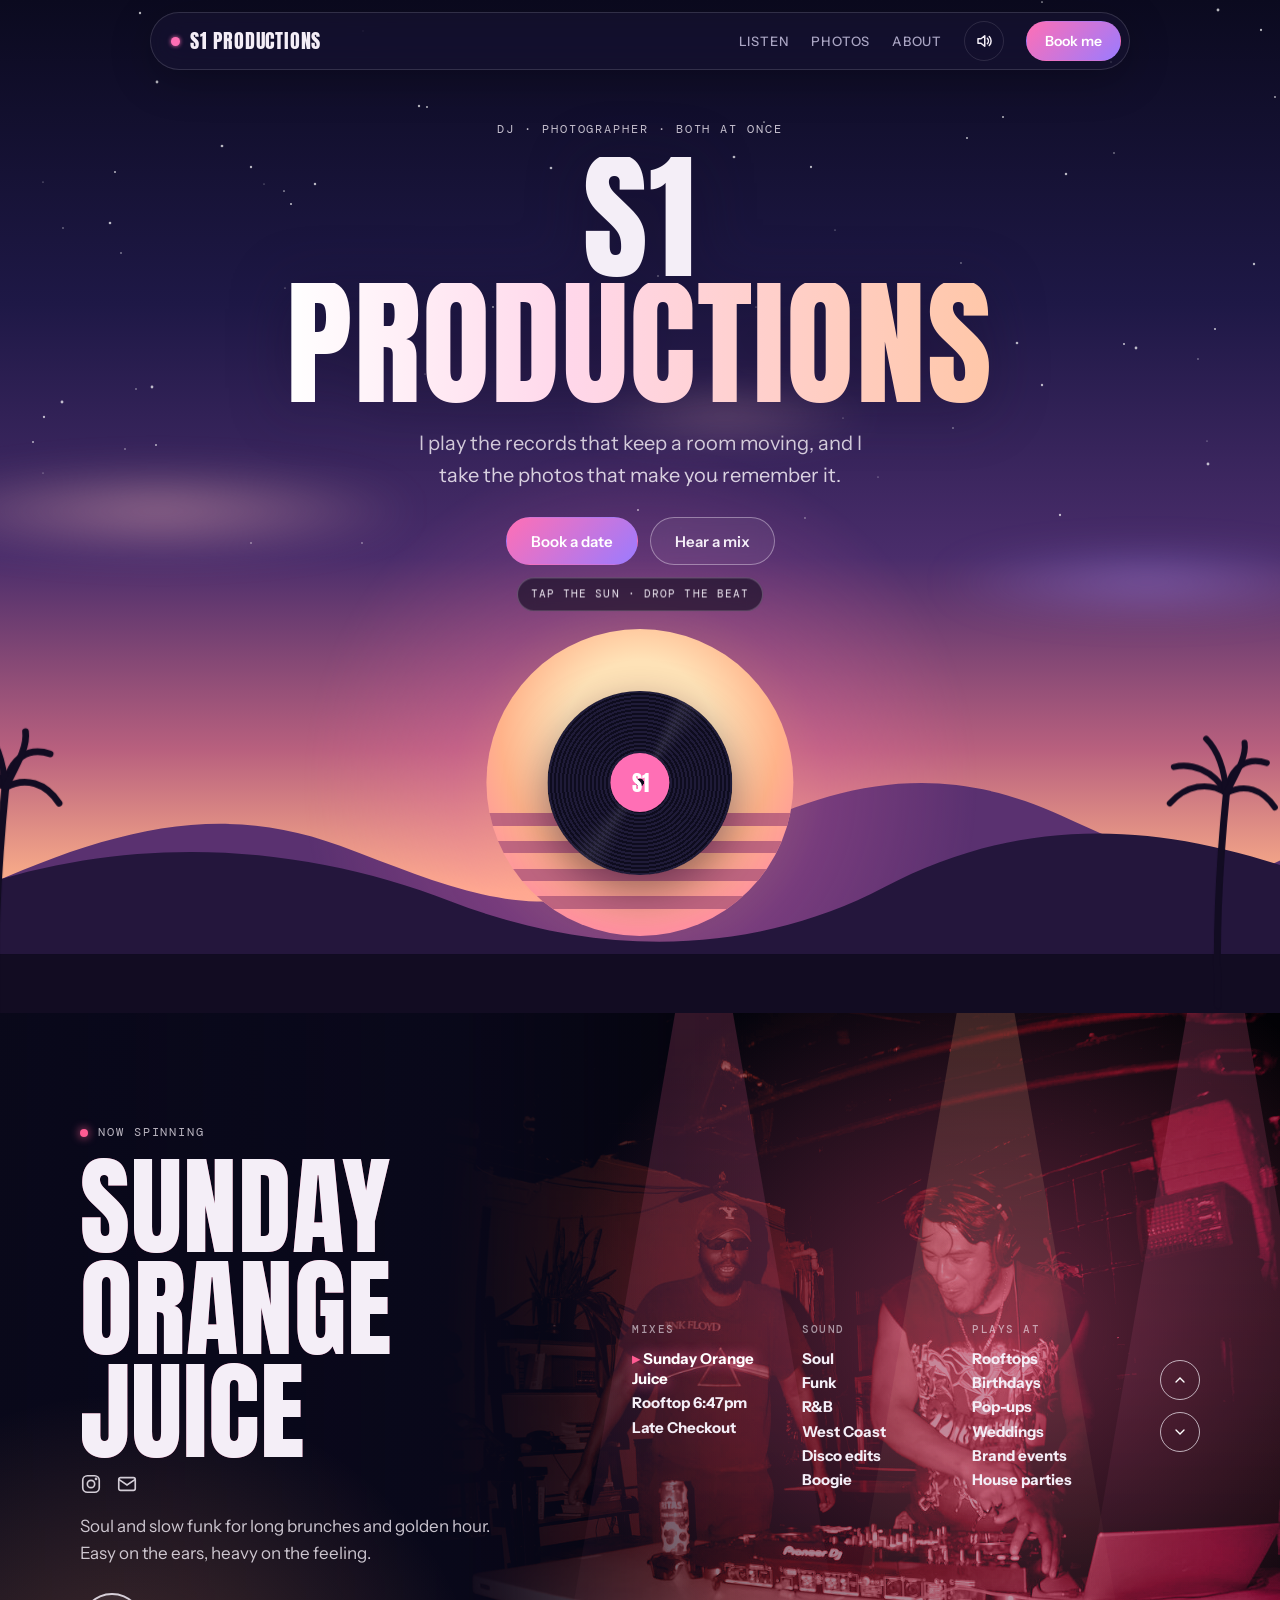
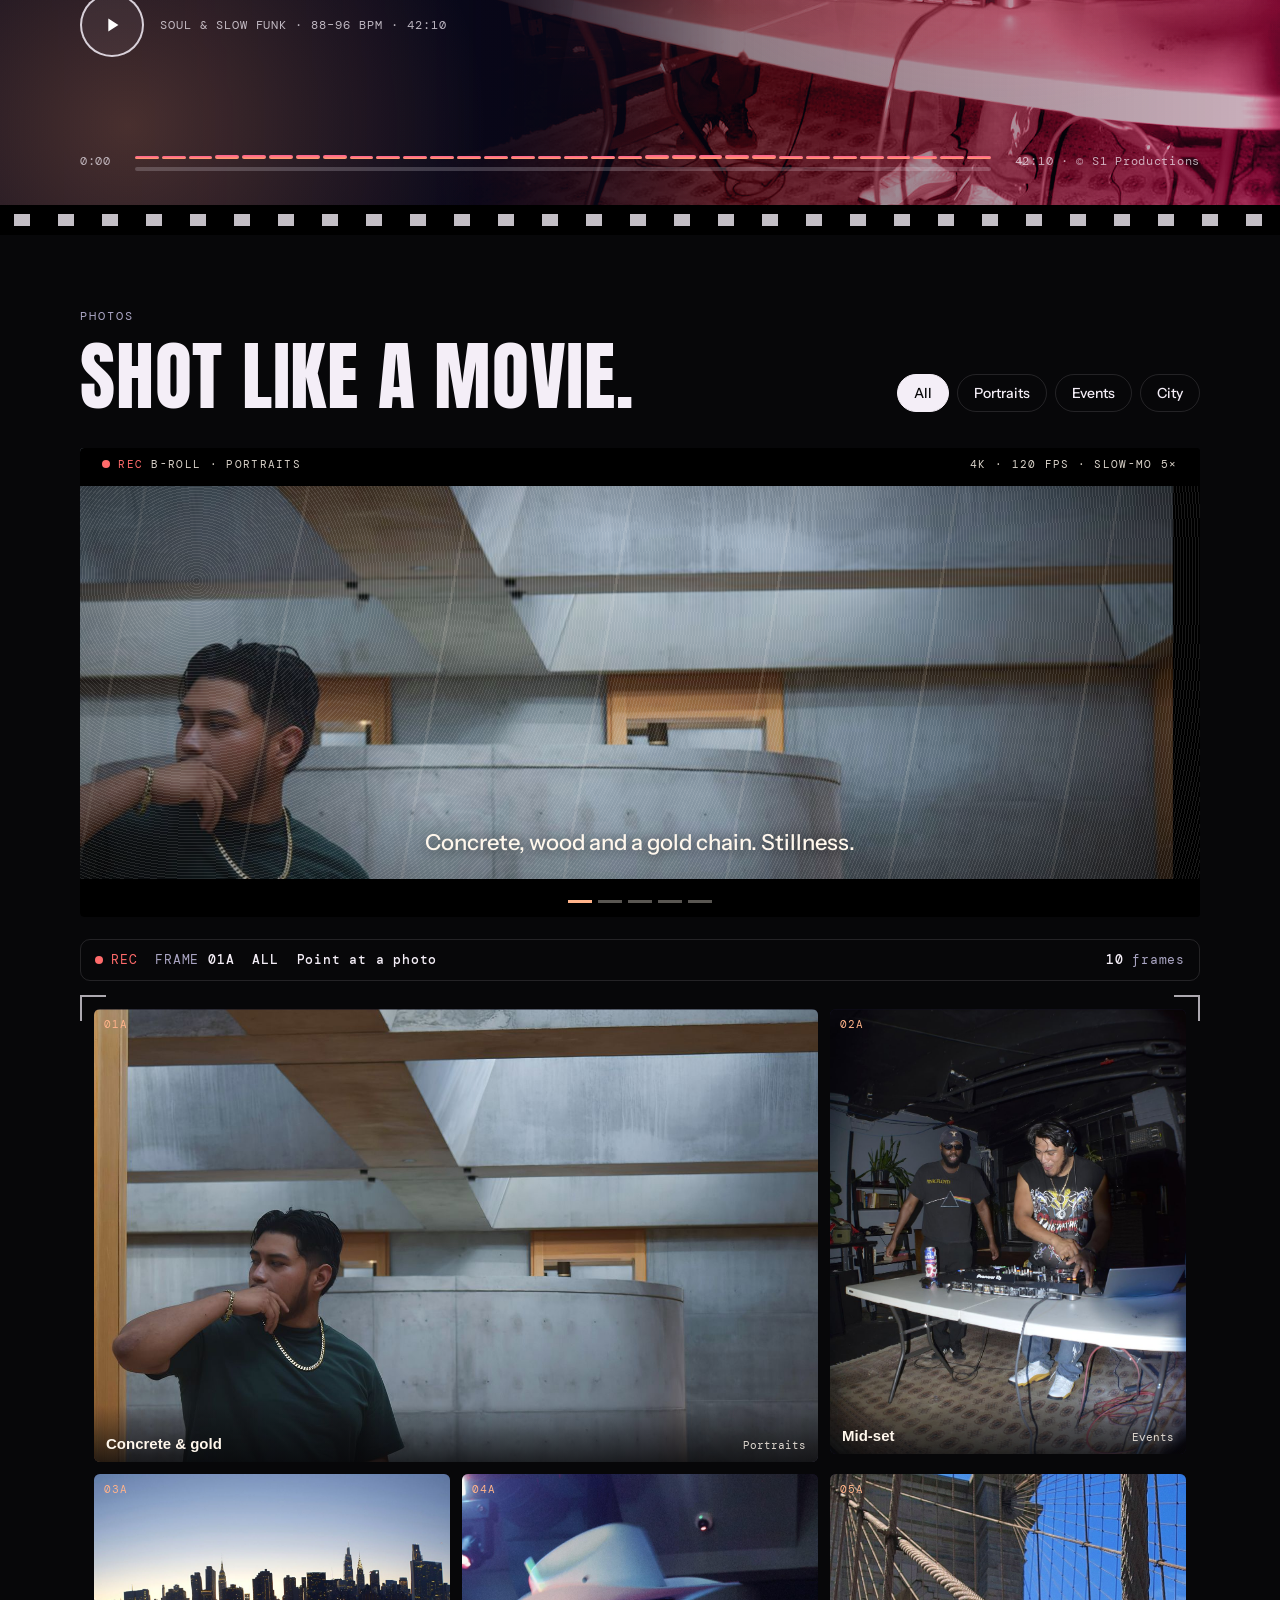
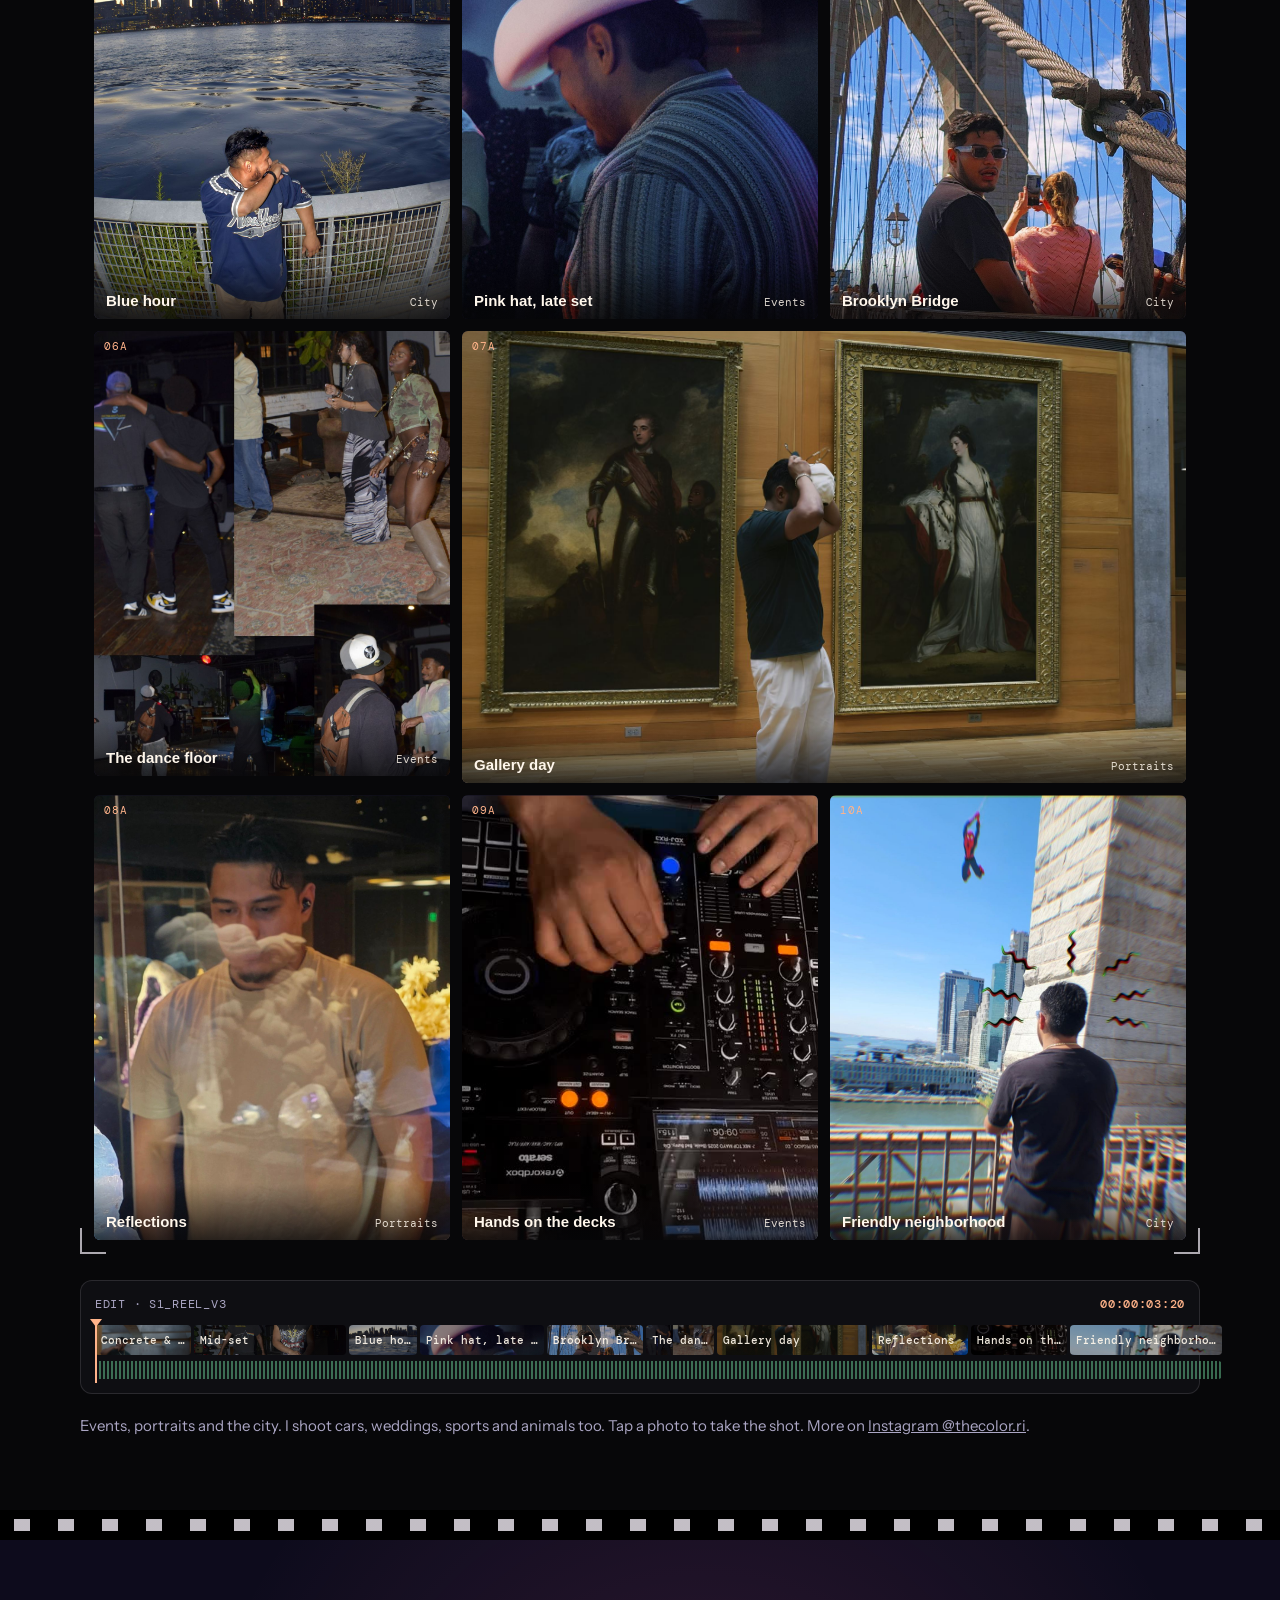
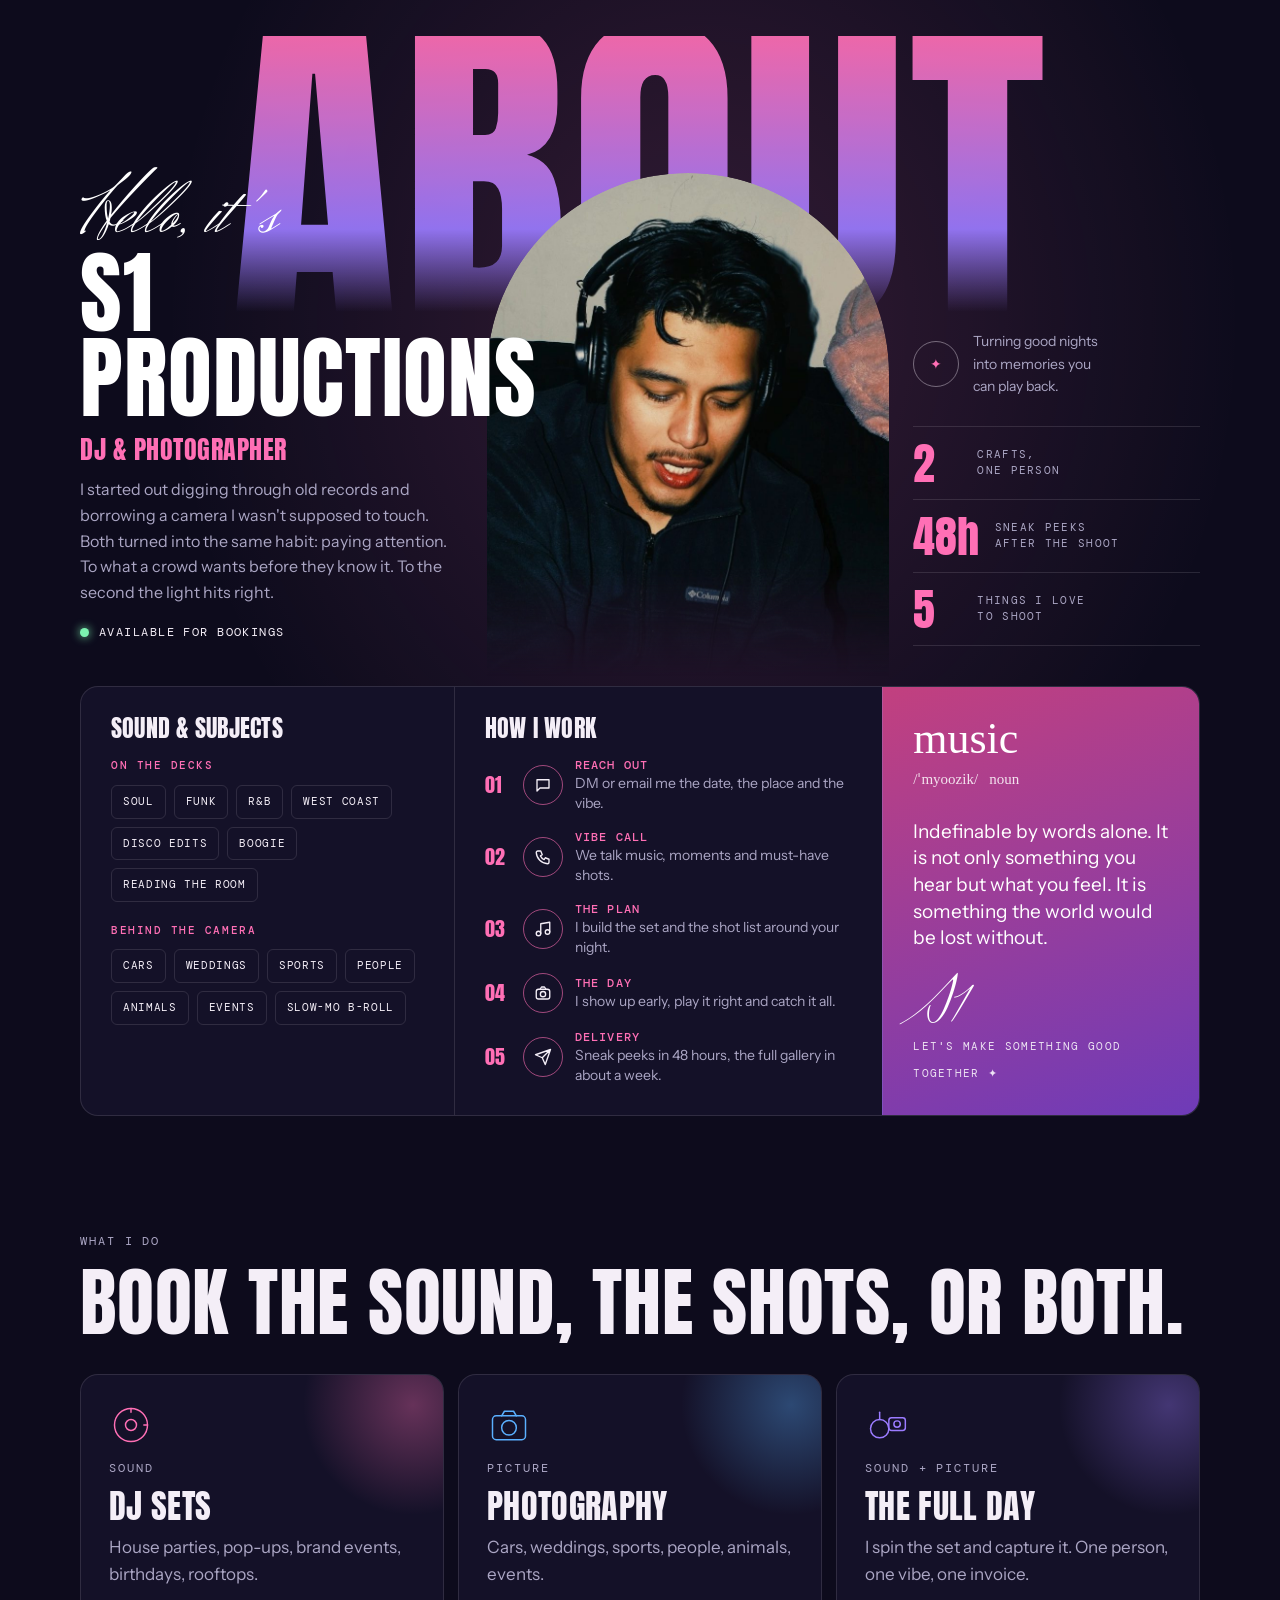
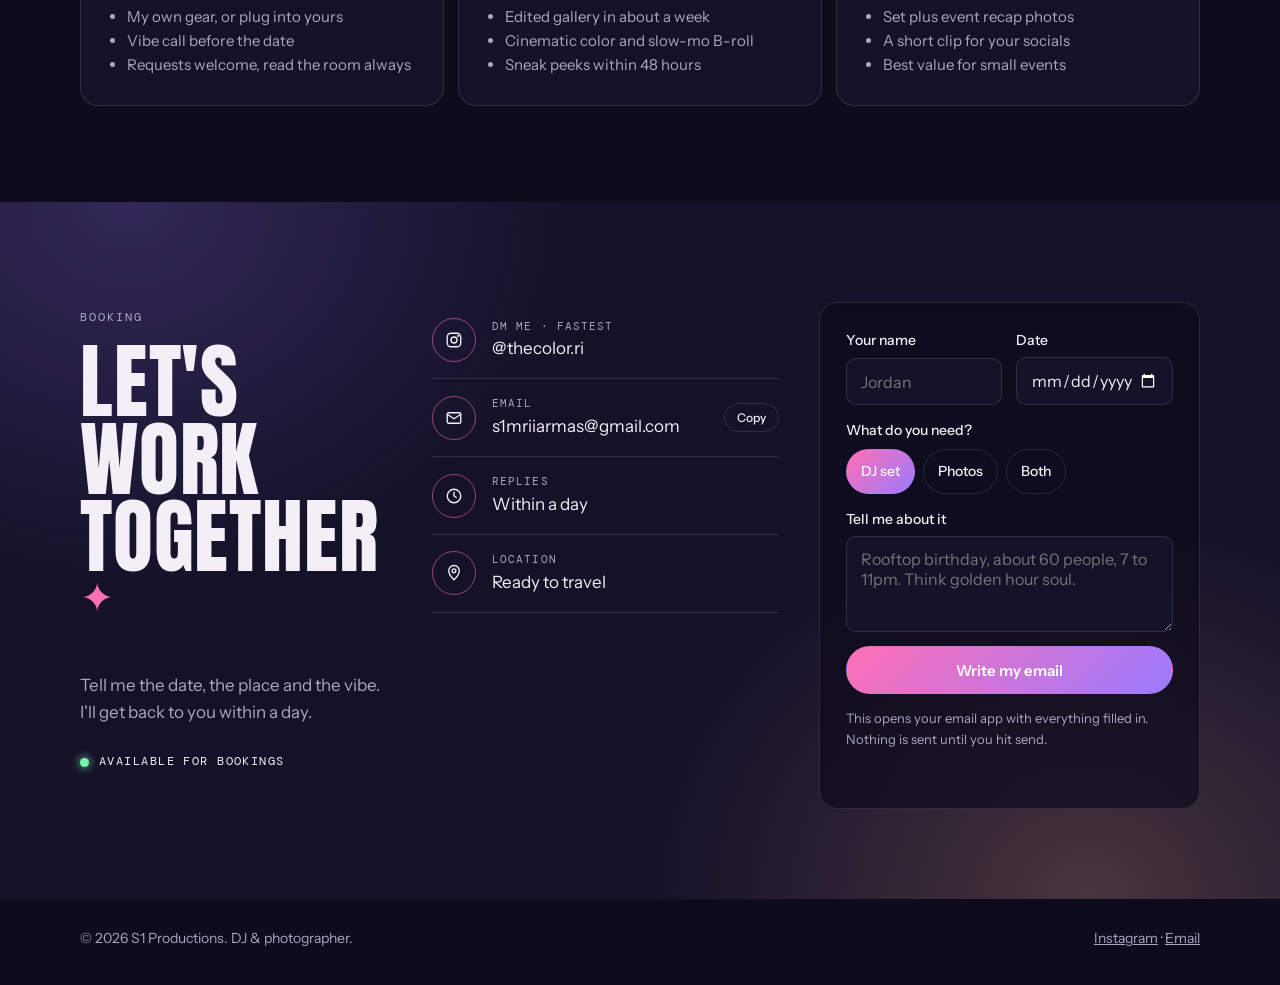
==== commit 44f08b14: "Add real photos, DJ stage photo, About portrait and decks clip - About portrait and Listen stage now" ====
--- a/index.html
+++ b/index.html
@@ -138,8 +138,9 @@
 
 /* ---------- Listen: festival stage ---------- */
 .listen { position: relative; overflow: hidden; isolation: isolate; background: #09081A; transition: --a 1s, --b 1s; }
-.stage-photo { position: absolute; inset: 0; z-index: -3; }
-.stage-photo img { width: 100%; height: 100%; object-fit: cover; filter: grayscale(1) contrast(1.15) brightness(.75); }
+.stage-photo { position: absolute; inset: 0 0 0 34%; z-index: -3; -webkit-mask-image: linear-gradient(to right, transparent, #000 35%); mask-image: linear-gradient(to right, transparent, #000 35%); }
+@media (max-width: 760px) { .stage-photo { left: 0; -webkit-mask-image: linear-gradient(to bottom, #000 40%, transparent); mask-image: linear-gradient(to bottom, #000 40%, transparent); opacity: .7; } }
+.stage-photo img { width: 100%; height: 100%; object-fit: cover; object-position: 50% 40%; filter: grayscale(1) contrast(1.2) brightness(.9); }
 .stage-photo::after { content: ""; position: absolute; inset: 0; background: linear-gradient(110deg, var(--b), var(--a)); mix-blend-mode: color; opacity: .9; }
 .listen::before { content: ""; position: absolute; inset: 0; z-index: -2; pointer-events: none;
   background: radial-gradient(50% 70% at 78% 40%, color-mix(in srgb, var(--a) 38%, transparent), transparent 70%), radial-gradient(40% 60% at 10% 90%, color-mix(in srgb, var(--b) 26%, transparent), transparent 70%), linear-gradient(90deg, rgba(9,8,26,.92) 0%, rgba(9,8,26,.55) 45%, rgba(9,8,26,.2) 100%);
@@ -214,8 +215,8 @@
 .reel { position: relative; aspect-ratio: 2.39 / 1; max-width: 100%; border-radius: 4px; overflow: hidden; background: #000; margin-bottom: 22px; }
 .reel .slide { position: absolute; inset: 0; opacity: 0; transition: opacity 1.6s ease; }
 .reel .slide.on { opacity: 1; }
-.reel .slide .ph, .reel .slide img { position: absolute; inset: -6%; width: 112%; height: 112%; object-fit: cover; }
-.reel .slide.on .ph, .reel .slide.on img { animation: kb 7.5s linear both; }
+.reel .slide .ph, .reel .slide img, .reel .slide video { position: absolute; inset: -6%; width: 112%; height: 112%; object-fit: cover; }
+.reel .slide.on .ph, .reel .slide.on img, .reel .slide.on video { animation: kb 7.5s linear both; }
 @keyframes kb { from { transform: scale(1) translateX(1.5%); } to { transform: scale(1.14) translateX(-3%); } }
 .reel .streaks { position: absolute; inset: 0; z-index: 1; mix-blend-mode: screen; background: repeating-linear-gradient(100deg, transparent 0 70px, rgba(255,236,210,.1) 70px 73px, transparent 73px 160px); animation: pan 14s linear infinite; }
 @keyframes pan { to { background-position: 640px 0; } }
@@ -238,6 +239,7 @@
 .readout { display: flex; gap: 18px; flex-wrap: wrap; align-items: center; font-family: var(--mono); font-size: 13px; letter-spacing: .06em; color: var(--muted); border: 1px solid var(--line); border-radius: 10px; padding: 10px 14px; margin-bottom: 14px; font-variant-numeric: tabular-nums; }
 .readout b { color: var(--cream); font-weight: 500; }
 .readout .sp { flex: 1; }
+@media (max-width: 560px) { .readout .r-title { display: none; } }
 .filters { display: flex; gap: 8px; flex-wrap: wrap; }
 .filters button { font: 500 14px var(--body); padding: 9px 16px; border-radius: 999px; cursor: pointer; border: 1px solid var(--line); background: transparent; color: var(--cream); transition: background .2s; }
 .filters button[aria-pressed="true"] { background: var(--cream); color: #070709; border-color: var(--cream); }
@@ -252,8 +254,8 @@
 .shot { position: relative; margin: 0; border: 0; padding: 0; cursor: pointer; text-align: left; border-radius: 6px; overflow: hidden; background: var(--panel); color: #FFF7EC; aspect-ratio: 4 / 5; max-width: 100%; animation: cutIn .6s cubic-bezier(.7,0,.2,1) both; animation-delay: var(--d, 0s); }
 @keyframes cutIn { from { clip-path: inset(0 100% 0 0); } to { clip-path: inset(0 0 0 0); } }
 .shot.wide { grid-column: span 2; aspect-ratio: 8 / 5; }
-.shot img, .shot .ph { position: absolute; inset: 0; width: 100%; height: 100%; object-fit: cover; transition: transform .6s ease; }
-.shot:hover img, .shot:hover .ph { transform: scale(1.05); }
+.shot img, .shot video, .shot .ph { position: absolute; inset: 0; width: 100%; height: 100%; object-fit: cover; transition: transform .6s ease; }
+.shot:hover img, .shot:hover video, .shot:hover .ph { transform: scale(1.05); }
 .ph::after { content: ""; position: absolute; inset: 0; opacity: .16; mix-blend-mode: overlay; background-image: repeating-linear-gradient(0deg, rgba(255,255,255,.5) 0 1px, transparent 1px 3px); }
 .shot .cap { position: absolute; left: 0; right: 0; bottom: 0; padding: 30px 12px 10px; background: linear-gradient(transparent, rgba(6,6,8,.75)); display: flex; justify-content: space-between; gap: 10px; align-items: end; }
 .shot .cap b { font-weight: 600; font-size: 15px; }
@@ -284,7 +286,7 @@
 .lightbox figure { margin: 0; width: min(900px, 100%); animation: develop .6s ease both; }
 @keyframes develop { from { filter: brightness(2.2) saturate(0); transform: scale(.97); } }
 .lightbox .frame { position: relative; width: 100%; aspect-ratio: 3/2; max-height: 72vh; border-radius: 6px; overflow: hidden; background: #000; }
-.lightbox .frame img, .lightbox .frame .ph { position: absolute; inset: 0; width: 100%; height: 100%; object-fit: contain; }
+.lightbox .frame img, .lightbox .frame video, .lightbox .frame .ph { position: absolute; inset: 0; width: 100%; height: 100%; object-fit: contain; }
 .lightbox figcaption { display: flex; justify-content: space-between; gap: 12px; flex-wrap: wrap; margin-top: 12px; font-size: 15px; }
 .lightbox figcaption span { font-family: var(--mono); font-size: 12px; color: var(--muted); }
 .lb-nav { display: flex; gap: 10px; margin-top: 14px; }
@@ -296,7 +298,7 @@
 .giant { position: absolute; left: 0; right: 0; top: 0; text-align: center; font-family: var(--display); font-size: clamp(130px, 27vw, 360px); line-height: .8; letter-spacing: .01em;
   background: linear-gradient(180deg, var(--pink) 0%, var(--violet) 70%, transparent 100%); -webkit-background-clip: text; background-clip: text; color: transparent; opacity: .92; pointer-events: none; user-select: none; }
 .portrait { grid-column: 2; grid-row: 1; position: relative; align-self: end; z-index: 1; width: 100%; max-width: 440px; margin-inline: auto; aspect-ratio: 4 / 5; }
-.portrait img { position: absolute; inset: 0; width: 100%; height: 100%; object-fit: cover; object-position: top center; -webkit-mask-image: linear-gradient(to bottom, #000 78%, transparent); mask-image: linear-gradient(to bottom, #000 78%, transparent); }
+.portrait img { position: absolute; inset: 0; width: 100%; height: 100%; object-fit: cover; object-position: top center; border-radius: 220px 220px 0 0; -webkit-mask-image: linear-gradient(to bottom, #000 78%, transparent); mask-image: linear-gradient(to bottom, #000 78%, transparent); }
 .portrait svg { position: absolute; inset: 0; width: 100%; height: 100%; }
 .intro { grid-column: 1; grid-row: 1; position: relative; z-index: 2; padding-bottom: 30px; }
 .hello { font-family: var(--script); font-size: clamp(52px, 6vw, 76px); line-height: .8; color: #fff; display: block; transform: rotate(-4deg); transform-origin: left; margin-bottom: 4px; }
@@ -329,6 +331,8 @@
 .steps b { display: block; font-family: var(--mono); font-size: 12px; letter-spacing: .1em; color: var(--pink); font-weight: 500; }
 .steps span { color: var(--muted); font-size: 14px; line-height: 1.4; }
 .quote { background: linear-gradient(160deg, #C2407F, #6E3BB8); display: grid; align-content: space-between; gap: 22px; }
+.quote .word { font-family: Georgia, "Times New Roman", serif; font-size: 44px; line-height: 1; color: #fff; }
+.quote .pron { font-family: Georgia, "Times New Roman", serif; font-size: 15px; color: rgba(255,255,255,.85); margin-top: 6px; }
 .quote .qm { font-family: var(--display); font-size: 70px; line-height: .6; color: rgba(255,255,255,.85); }
 .quote p { font-size: 19px; line-height: 1.4; color: #fff; }
 .quote .sig { font-family: var(--script); font-size: 64px; line-height: .8; color: #fff; }
@@ -531,7 +535,7 @@
           <div class="dots" id="reel-dots"></div>
         </div>
         <div class="readout" aria-hidden="true">
-          <span class="rec">REC</span><span>ISO <b id="r-iso">400</b></span><span><b id="r-ss">1/250</b></span><span><b id="r-f">f/2.8</b></span><span class="sp"></span><span><b id="r-count">08</b> frames</span>
+          <span class="rec">REC</span><span>FRAME <b id="r-frame">01A</b></span><span><b id="r-cat">ALL</b></span><span class="r-title"><b id="r-title">Point at a photo</b></span><span class="sp"></span><span><b id="r-count">08</b> frames</span>
         </div>
         <div class="viewfinder" id="vf">
           <span class="c c1"></span><span class="c c2"></span><span class="c c3"></span><span class="c c4"></span>
@@ -542,7 +546,7 @@
           <div class="tl-head"><span>EDIT · S1_REEL_V3</span><b id="tc">00:00:00:00</b></div>
           <div class="tracks"><div class="track" id="tl-video"></div><div class="track audio" id="tl-audio"></div><div class="playhead"></div></div>
         </div>
-        <p class="gallery-foot">Cars, weddings, sports, people, animals. Tap a photo to take the shot. More on <a id="ig-more" href="#">Instagram</a>.</p>
+        <p class="gallery-foot">Events, portraits and the city. I shoot cars, weddings, sports and animals too. Tap a photo to take the shot. More on <a id="ig-more" href="#">Instagram</a>.</p>
       </div>
     </div>
     <div class="sprockets rev" aria-hidden="true"></div>
@@ -590,8 +594,8 @@
           </ol>
         </div>
         <div class="panel quote">
-          <span class="qm" aria-hidden="true">“</span>
-          <p>Good music and good photos do the same thing. They make you feel the night again.</p>
+          <div><div class="word">music</div><div class="pron">/ˈmyoozik/ &nbsp; noun</div></div>
+          <p>Indefinable by words alone. It is not only something you hear but what you feel. It is something the world would be lost without.</p>
           <div>
             <span class="sig">S1</span><br>
             <small>Let's make something good together ✦</small>
@@ -696,23 +700,26 @@
   city: "",                         // e.g. "Los Angeles"
   instagram: "thecolor.ri",         // no @
   email: "s1mriiarmas@gmail.com",
-  portrait: "",                     // e.g. "photos/me.png"
-  djPhoto: "",                      // e.g. "photos/dj.jpg"
+  portrait: "media/on-the-decks.jpg",
+  djPhoto: "media/dj-set.jpg",
   mixes: [
     { title: "Sunday Orange Juice", desc: "Soul and slow funk for long brunches and golden hour. Easy on the ears, heavy on the feeling.", mood: "Soul & slow funk", bpm: "88–96", length: "42:10", colors: ["#FF5C93", "#FFA06A"], src: "", link: "" },
     { title: "Rooftop 6:47pm",      desc: "R&B and West Coast for when the sun dips and the drinks get poured.", mood: "R&B & West Coast", bpm: "92–100", length: "58:30", colors: ["#4C8DFF", "#47E0FF"], src: "", link: "" },
     { title: "Late Checkout",       desc: "Disco edits and boogie for the part of the night nobody wants to end.", mood: "Disco & boogie", bpm: "112–120", length: "61:05", colors: ["#B07BFF", "#FF6FB5"], src: "", link: "" }
   ],
-  // reel: true puts a photo in the slow-motion B-roll at the top; line is its subtitle
+  // src = photo (or video) file. pos = which part to keep when cropped.
+  // wide: true = double-width tile. reel: true = in the slow-motion B-roll; line = its subtitle.
   photos: [
-    { title: "Night run",          cat: "Cars",     exif: "35mm · f/1.8 · 1/40 · ISO 800",    src: "", tint: ["#1B2B3A", "#D9622B"], wide: true, reel: true, line: "Night run. Panned at 1/40, played back slow." },
-    { title: "The first look",     cat: "Weddings", exif: "85mm · f/1.4 · 1/500 · ISO 200",   src: "", tint: ["#F0DCC0", "#B98A6A"], reel: true, line: "The first look. Nobody said a word." },
-    { title: "Fourth quarter",     cat: "Sports",   exif: "200mm · f/2.8 · 1/2000 · ISO 3200", src: "", tint: ["#203A5C", "#E8B24A"], reel: true, line: "Fourth quarter. Frozen at 1/2000." },
-    { title: "Golden hour portrait", cat: "People", exif: "50mm · f/1.8 · 1/640 · ISO 100",   src: "", tint: ["#EBB453", "#B4452A"] },
-    { title: "Mid-air",            cat: "Animals",  exif: "70mm · f/2.8 · 1/1600 · ISO 400",  src: "", tint: ["#C9A66B", "#4F6B4A"], reel: true, line: "Mid-air. Good boy, 120 frames a second." },
-    { title: "Chrome & sunset",    cat: "Cars",     exif: "85mm · f/2 · 1/800 · ISO 100",     src: "", tint: ["#E07A3A", "#2A2F3A"] },
-    { title: "The send-off",       cat: "Weddings", exif: "35mm · f/2 · 1/160 · ISO 1600",    src: "", tint: ["#3B2A4A", "#EBB453"], reel: true, line: "The send-off. Sparklers, slow motion, everyone smiling." },
-    { title: "Behind the decks",   cat: "People",   exif: "24mm · f/1.4 · 1/80 · ISO 2500",   src: "", tint: ["#1E2A21", "#C24F2A"] }
+    { title: "Concrete & gold",  cat: "Portraits", src: "media/concrete.jpg", pos: "25% 50%", wide: true, reel: true, line: "Concrete, wood and a gold chain. Stillness." },
+    { title: "Mid-set",          cat: "Events",    src: "media/dj-set.jpg", pos: "50% 45%", reel: true, line: "Mid-set. The room's about to go up." },
+    { title: "Blue hour",        cat: "City",      src: "media/blue-hour.jpg", pos: "50% 30%", reel: true, line: "Blue hour. The skyline switching on." },
+    { title: "Pink hat, late set", cat: "Events",  src: "media/pink-hat.jpg", pos: "50% 35%" },
+    { title: "Brooklyn Bridge",  cat: "City",      src: "media/brooklyn-bridge.jpg", pos: "40% 65%", reel: true, line: "Brooklyn Bridge at noon." },
+    { title: "The dance floor",  cat: "Events",    src: "media/dance-floor.jpg", pos: "50% 30%" },
+    { title: "Gallery day",      cat: "Portraits", src: "media/gallery-day.jpg", pos: "50% 55%", wide: true, reel: true, line: "Gallery day. Old portraits, new ones." },
+    { title: "Reflections",      cat: "Portraits", src: "media/reflections.jpg", pos: "50% 40%" },
+    { title: "Hands on the decks", cat: "Events",  src: "media/decks.mp4", poster: "media/decks-poster.jpg", video: true, pos: "50% 50%" },
+    { title: "Friendly neighborhood", cat: "City", src: "media/spidey.jpg", pos: "50% 45%" }
   ]
 };
 /* ===================================================================== */
@@ -925,7 +932,8 @@
         if (live) k += ((wave[Math.floor((x / W) * 1023)] - 128) / 128) * .12;
         if (k <= .04) continue;
         const r = Math.min(gap * .48, k * gap * .55), mix = x / W;
-        g2.fillStyle = `rgba(${ca[0] * mix + cb[0] * (1 - mix) | 0},${ca[1] * mix + cb[1] * (1 - mix) | 0},${ca[2] * mix + cb[2] * (1 - mix) | 0},${Math.min(.85, .25 + k)})`;
+        const dim = CONFIG.djPhoto ? .5 : 1;
+        g2.fillStyle = `rgba(${ca[0] * mix + cb[0] * (1 - mix) | 0},${ca[1] * mix + cb[1] * (1 - mix) | 0},${ca[2] * mix + cb[2] * (1 - mix) | 0},${Math.min(.85, .25 + k) * dim})`;
         g2.beginPath(); g2.arc(x, y, r, 0, 6.283); g2.fill();
       }
     }
@@ -936,16 +944,20 @@
 if (reduced) setInterval(() => frame(performance.now()), 120);
 
 /* ---------- Photos ---------- */
-const ph = (p) => `<div class="ph" style="background:radial-gradient(120% 90% at 30% 20%, ${p.tint[0]}, ${p.tint[1]})"></div>`;
-const media = (p) => p.src ? `<img src="${p.src}" alt="${p.title}" loading="lazy">` : ph(p);
+const ph = (p) => `<div class="ph" style="background:radial-gradient(120% 90% at 30% 20%, ${(p.tint || ["#3B2A4A", "#FF6FB5"])[0]}, ${(p.tint || ["#3B2A4A", "#FF6FB5"])[1]})"></div>`;
+const media = (p, fit) => {
+  if (!p.src) return ph(p);
+  const st = `style="object-position:${p.pos || "50% 50%"}${fit ? ";object-fit:" + fit : ""}"`;
+  return p.video ? `<video src="${p.src}" poster="${p.poster || ""}" ${st} autoplay muted loop playsinline aria-label="${p.title}"></video>` : `<img src="${p.src}" alt="${p.title}" loading="lazy" ${st}>`;
+};
 const cats = ["All", ...new Set(CONFIG.photos.map((p) => p.cat))];
 let current = "All", visible = [];
 function renderGallery() {
   visible = CONFIG.photos.map((p, i) => ({ p, i })).filter(({ p }) => current === "All" || p.cat === current);
-  $("#gallery").innerHTML = visible.map(({ p, i }, k) => `<button class="shot${p.wide && current === "All" ? " wide" : ""}" data-i="${i}" style="--d:${k * 0.06}s" aria-label="Open photo: ${p.title}">${media(p)}<span class="frame-no">${String(i + 1).padStart(2, "0")}A</span><span class="cap"><b>${p.title}</b><span>${p.exif.split(" · ").slice(1, 3).join(" · ")}</span></span><span class="blind t"></span><span class="blind b"></span></button>`).join("");
+  $("#gallery").innerHTML = visible.map(({ p, i }, k) => `<button class="shot${p.wide && current === "All" ? " wide" : ""}" data-i="${i}" style="--d:${k * 0.06}s" aria-label="Open photo: ${p.title}">${media(p)}<span class="frame-no">${String(i + 1).padStart(2, "0")}A</span><span class="cap"><b>${p.title}</b><span>${p.cat}</span></span><span class="blind t"></span><span class="blind b"></span></button>`).join("");
   $("#r-count").textContent = String(visible.length).padStart(2, "0");
   const widths = [3, 5, 2, 4, 3, 2, 5, 3];
-  $("#tl-video").innerHTML = visible.map(({ p, i }) => `<button class="clip" type="button" data-i="${i}" style="flex:${widths[i % widths.length]};background:linear-gradient(90deg, ${p.tint[0]}, ${p.tint[1]})" aria-label="Open ${p.title}">${p.title}</button>`).join("");
+  $("#tl-video").innerHTML = visible.map(({ p, i }) => `<button class="clip" type="button" data-i="${i}" style="flex:${widths[i % widths.length]};background:${p.src ? `linear-gradient(rgba(0,0,0,.35),rgba(0,0,0,.35)), url(${p.video ? p.poster : p.src}) ${p.pos || "center"}/cover` : "#2A2440"}" aria-label="Open ${p.title}">${p.title}</button>`).join("");
   $("#tl-audio").innerHTML = '<span class="clip" style="flex:1"></span>';
   $("#af").classList.remove("show", "lock");
 }
@@ -957,15 +969,15 @@
   const vf = $("#vf").getBoundingClientRect(), r = shot.getBoundingClientRect(), af = $("#af"), inset = Math.min(r.width, r.height) * .3;
   Object.assign(af.style, { left: (r.left - vf.left + inset) + "px", top: (r.top - vf.top + inset) + "px", width: (r.width - inset * 2) + "px", height: (r.height - inset * 2) + "px" });
   af.classList.add("show"); af.classList.remove("lock"); clearTimeout(lockTimer); lockTimer = setTimeout(() => af.classList.add("lock"), 260);
-  const ex = CONFIG.photos[shot.dataset.i].exif.split(" · ");
-  $("#r-f").textContent = ex[1]; $("#r-ss").textContent = ex[2]; $("#r-iso").textContent = ex[3].replace("ISO ", "");
+  const p = CONFIG.photos[shot.dataset.i];
+  $("#r-frame").textContent = String(+shot.dataset.i + 1).padStart(2, "0") + "A"; $("#r-cat").textContent = p.cat.toUpperCase(); $("#r-title").textContent = p.title;
 }
 $("#gallery").addEventListener("pointerover", (e) => { const s = e.target.closest(".shot"); if (s) focusOn(s); });
 $("#gallery").addEventListener("focusin", (e) => { const s = e.target.closest(".shot"); if (s) focusOn(s); });
 $("#vf").addEventListener("pointerleave", () => $("#af").classList.remove("show", "lock"));
 let lastFocus = null, lbIndex = 0;
 function openPhoto(i, from) { lastFocus = from || null; lbIndex = Math.max(0, visible.findIndex((v) => v.i === +i)); showLb(); $("#lightbox").hidden = false; $("#lb-close").focus(); }
-function showLb() { const p = visible[lbIndex].p; const fig = $("#lightbox figure"); fig.style.animation = "none"; fig.offsetHeight; fig.style.animation = ""; $("#lb-frame").innerHTML = media(p); $("#lb-title").textContent = p.title; $("#lb-exif").textContent = p.exif; }
+function showLb() { const p = visible[lbIndex].p; const fig = $("#lightbox figure"); fig.style.animation = "none"; fig.offsetHeight; fig.style.animation = ""; $("#lb-frame").innerHTML = media(p, "contain"); $("#lb-title").textContent = p.title; $("#lb-exif").textContent = p.cat; }
 function takeShot(shot) {
   focusOn(shot); shutterSound();
   if (reduced) return openPhoto(shot.dataset.i, shot);
@@ -1006,7 +1018,7 @@
 setInterval(() => { const f = Math.floor((performance.now() - tcStart) / (1000 / 24)), p = (n) => String(n).padStart(2, "0"); $("#tc").textContent = `00:${p(Math.floor(f / 1440) % 60)}:${p(Math.floor(f / 24) % 60)}:${p(f % 24)}`; }, 1000 / 24);
 
 /* ---------- About portrait (placeholder silhouette until a photo is added) ---------- */
-$("#portrait").innerHTML = CONFIG.portrait ? `<img src="${CONFIG.portrait}" alt="S1 Productions">` : `
+$("#portrait").innerHTML = CONFIG.portrait ? `<img src="${CONFIG.portrait}" alt="S1 Productions on the decks, wearing headphones">` : `
 <svg viewBox="0 0 400 500" aria-hidden="true">
   <defs>
     <linearGradient id="sil" x1="0" y1="0" x2="1" y2="1"><stop offset="0" stop-color="#2B2550"/><stop offset="1" stop-color="#0D0B1C"/></linearGradient>
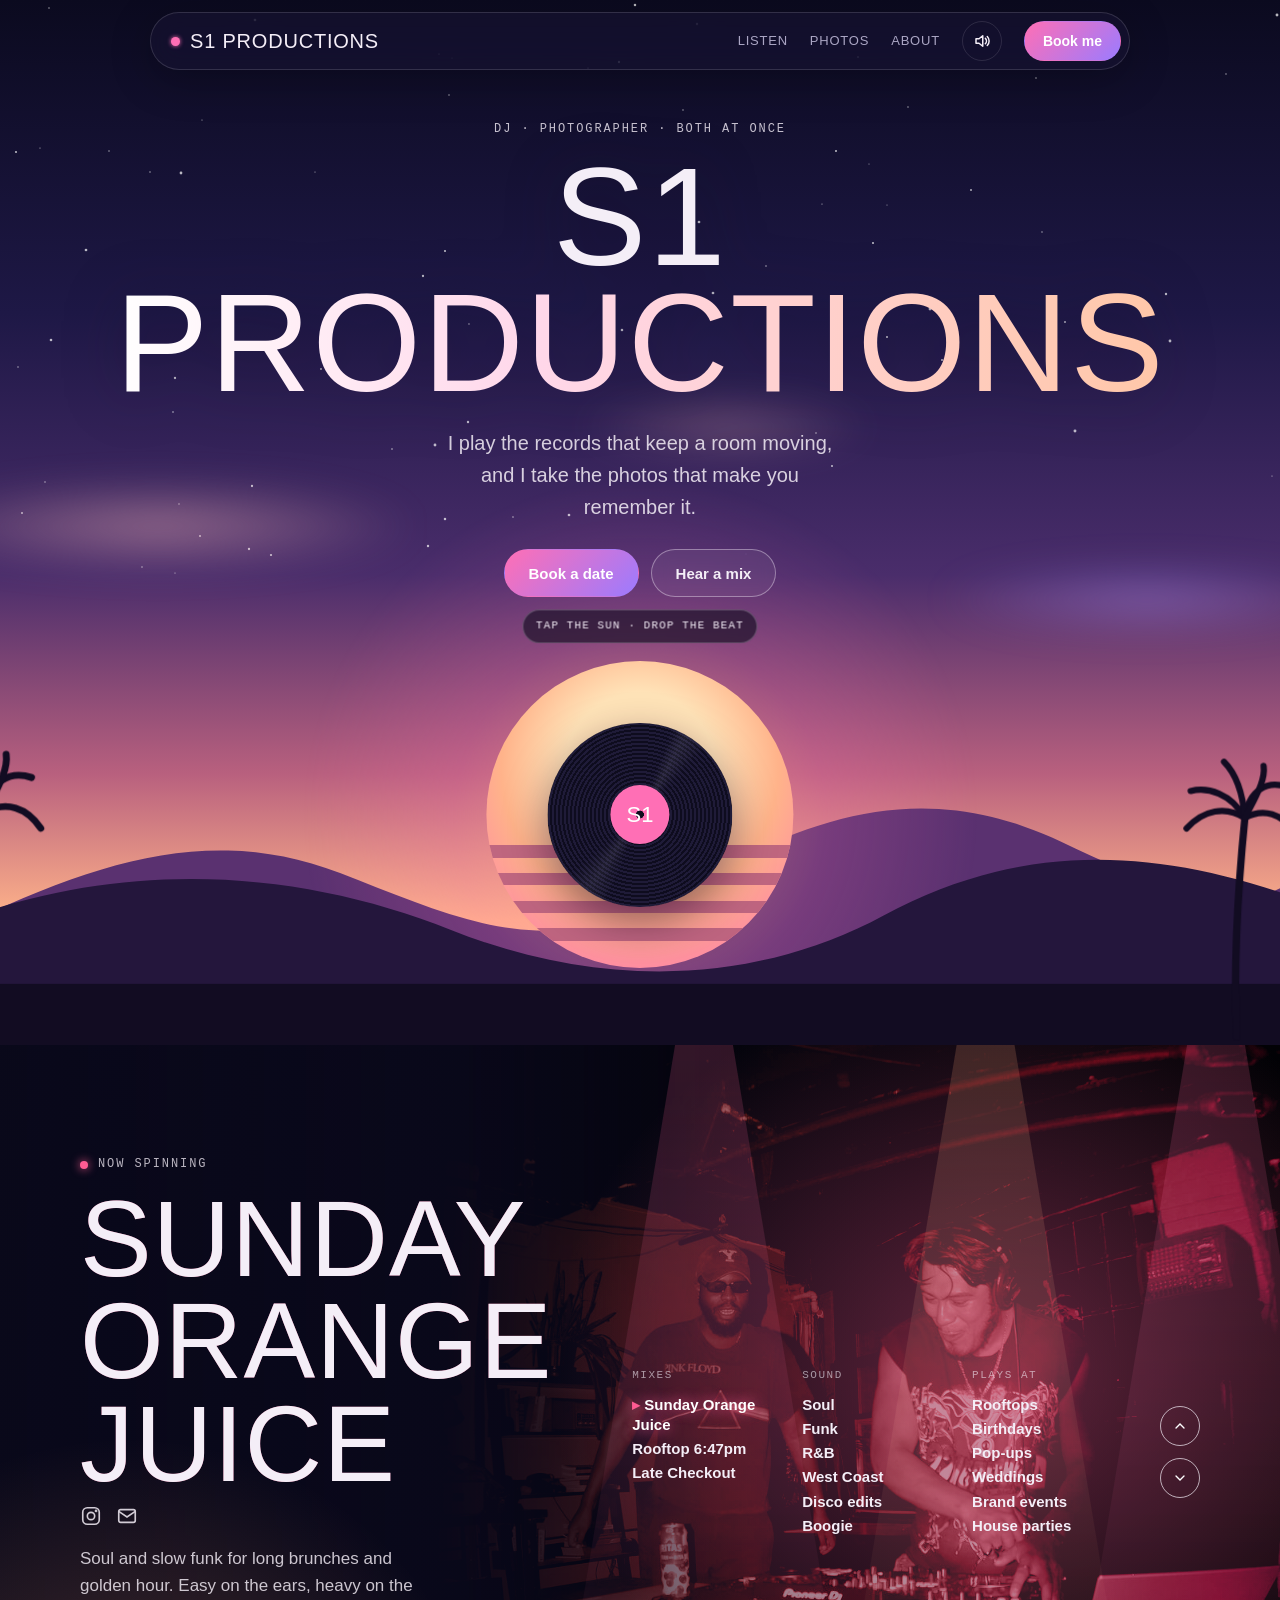
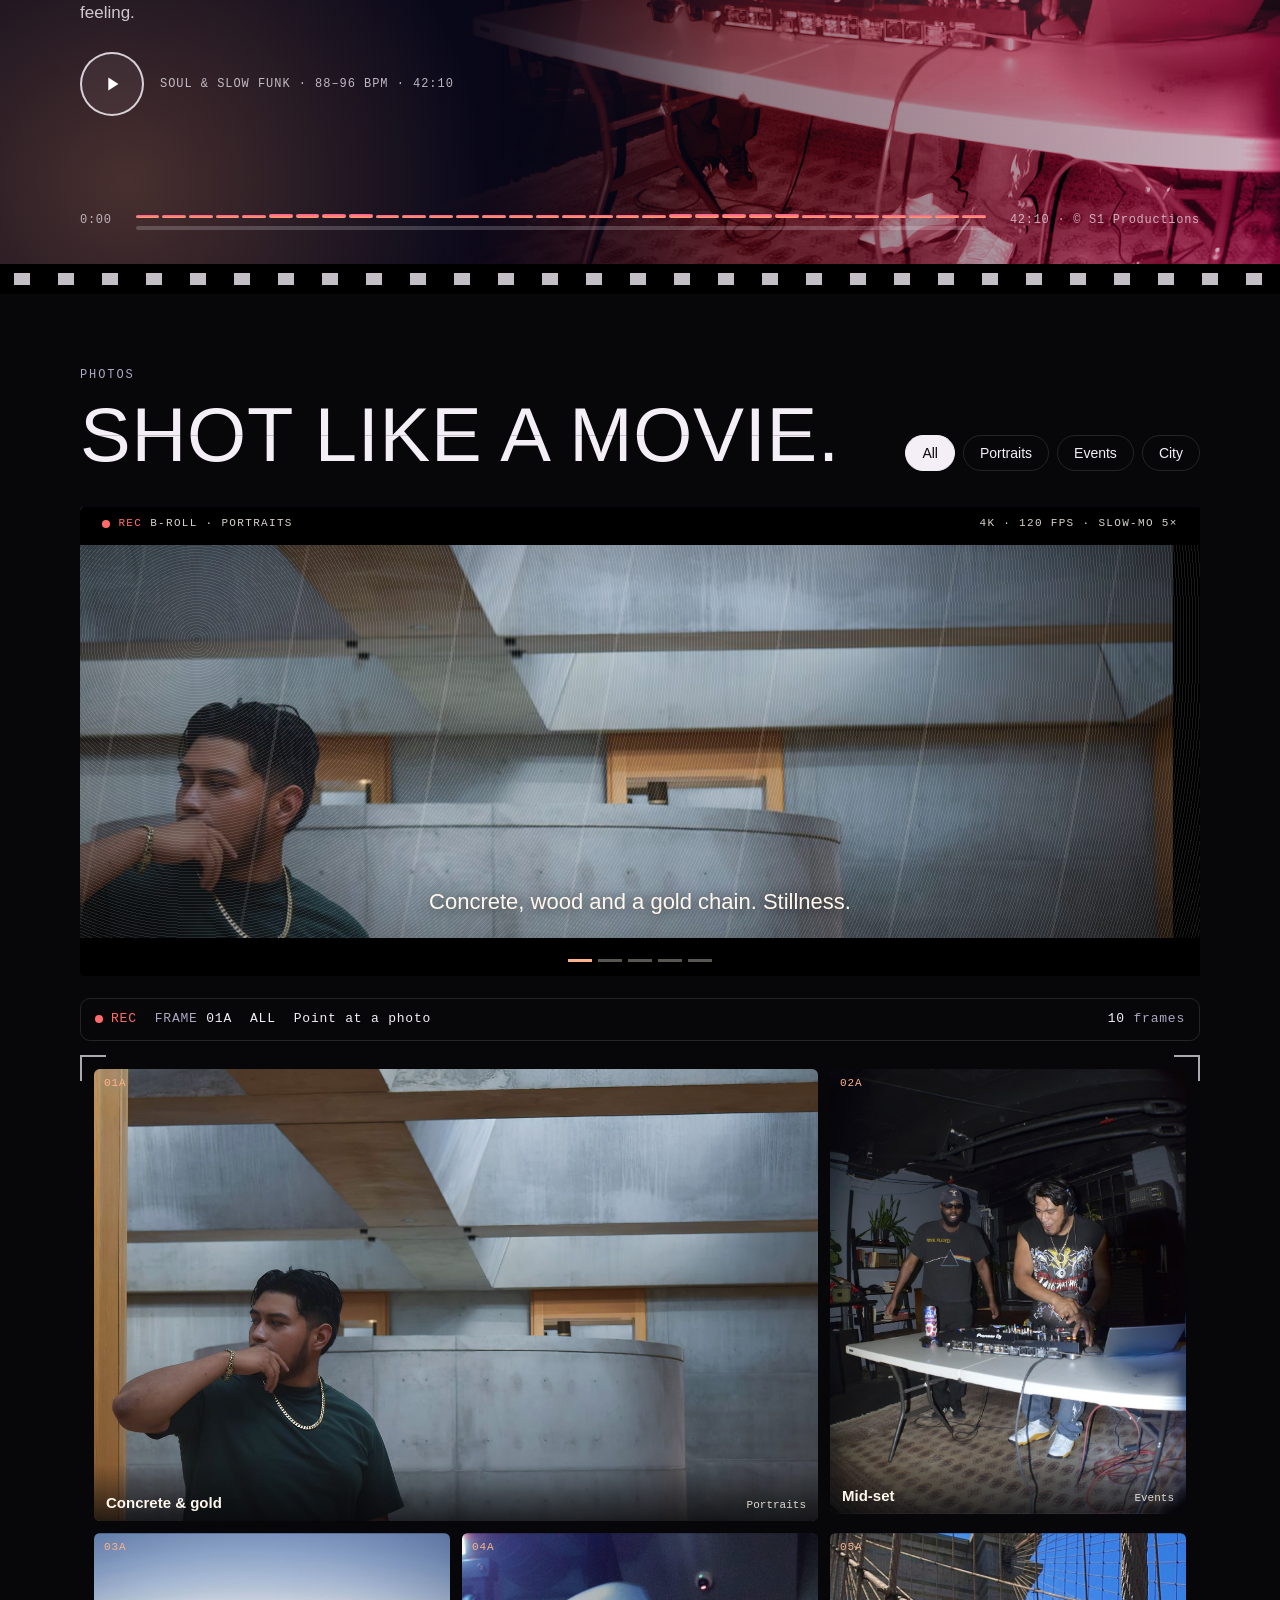
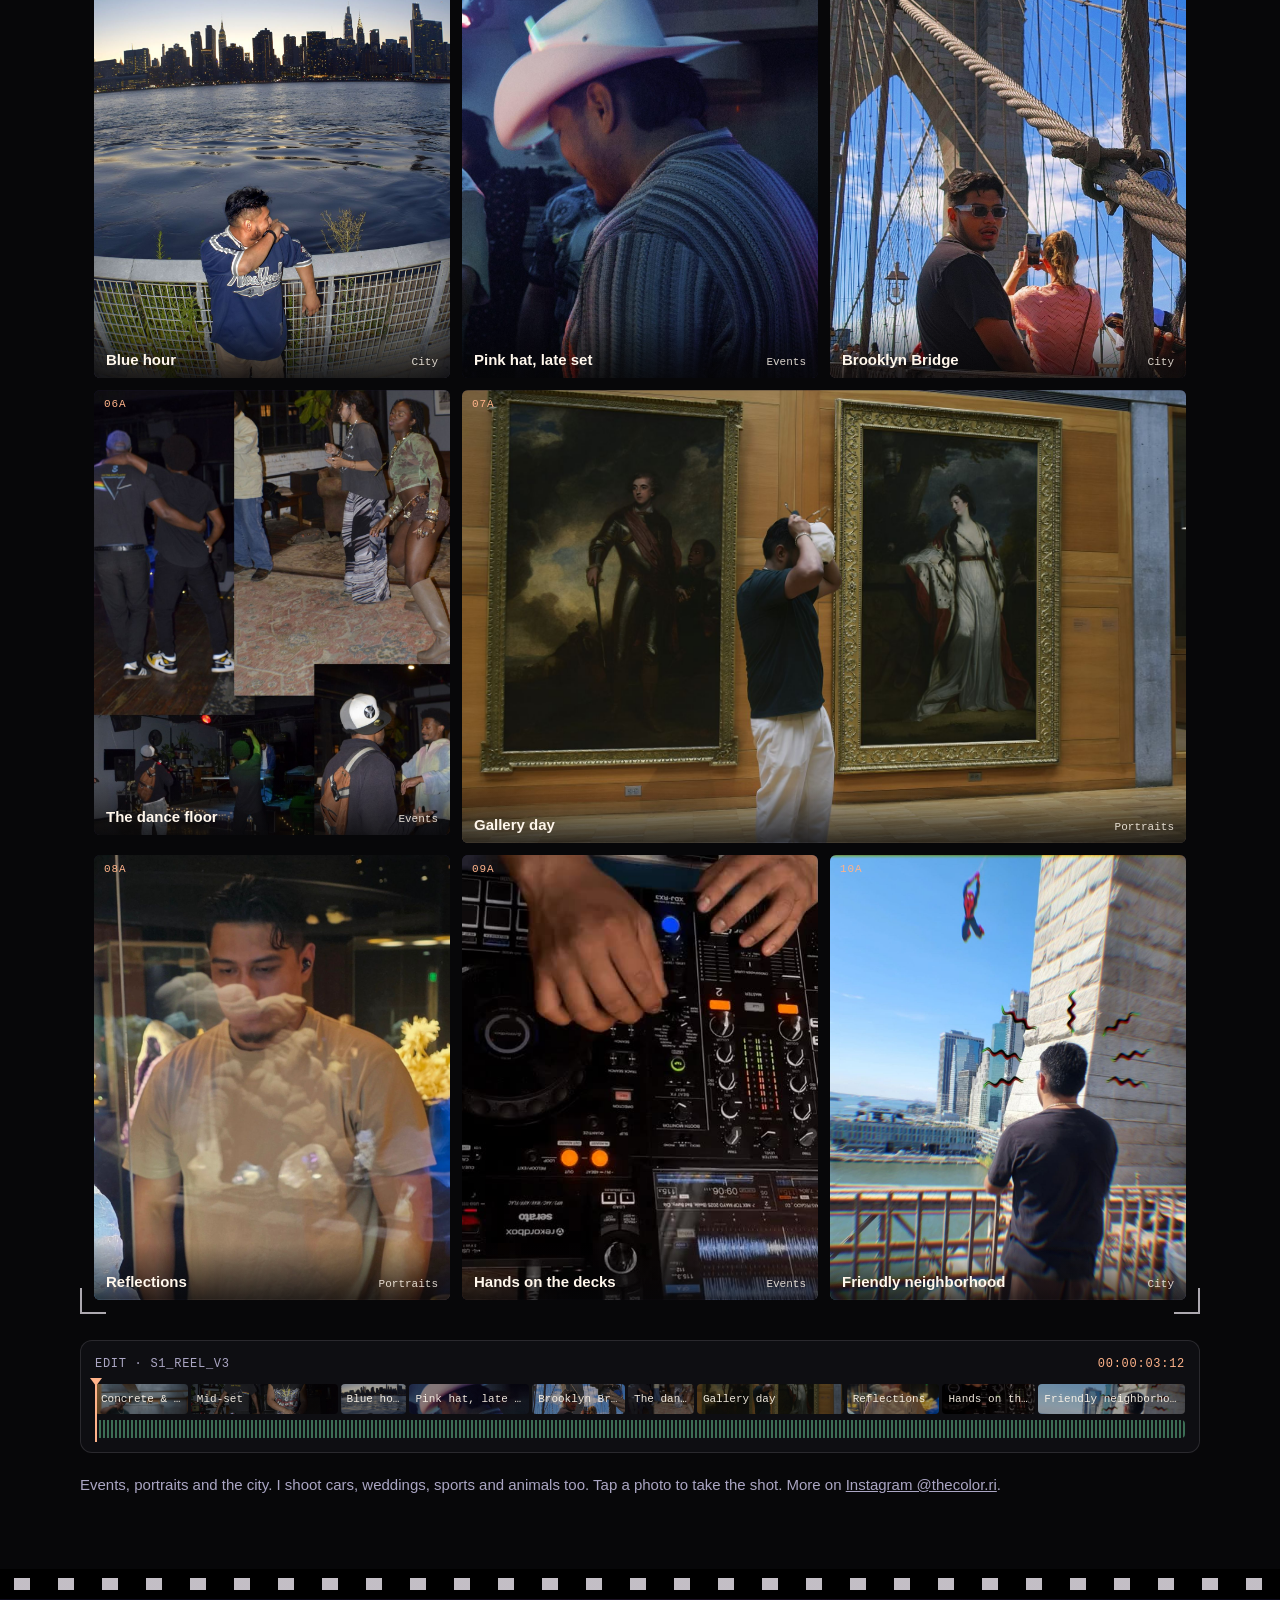
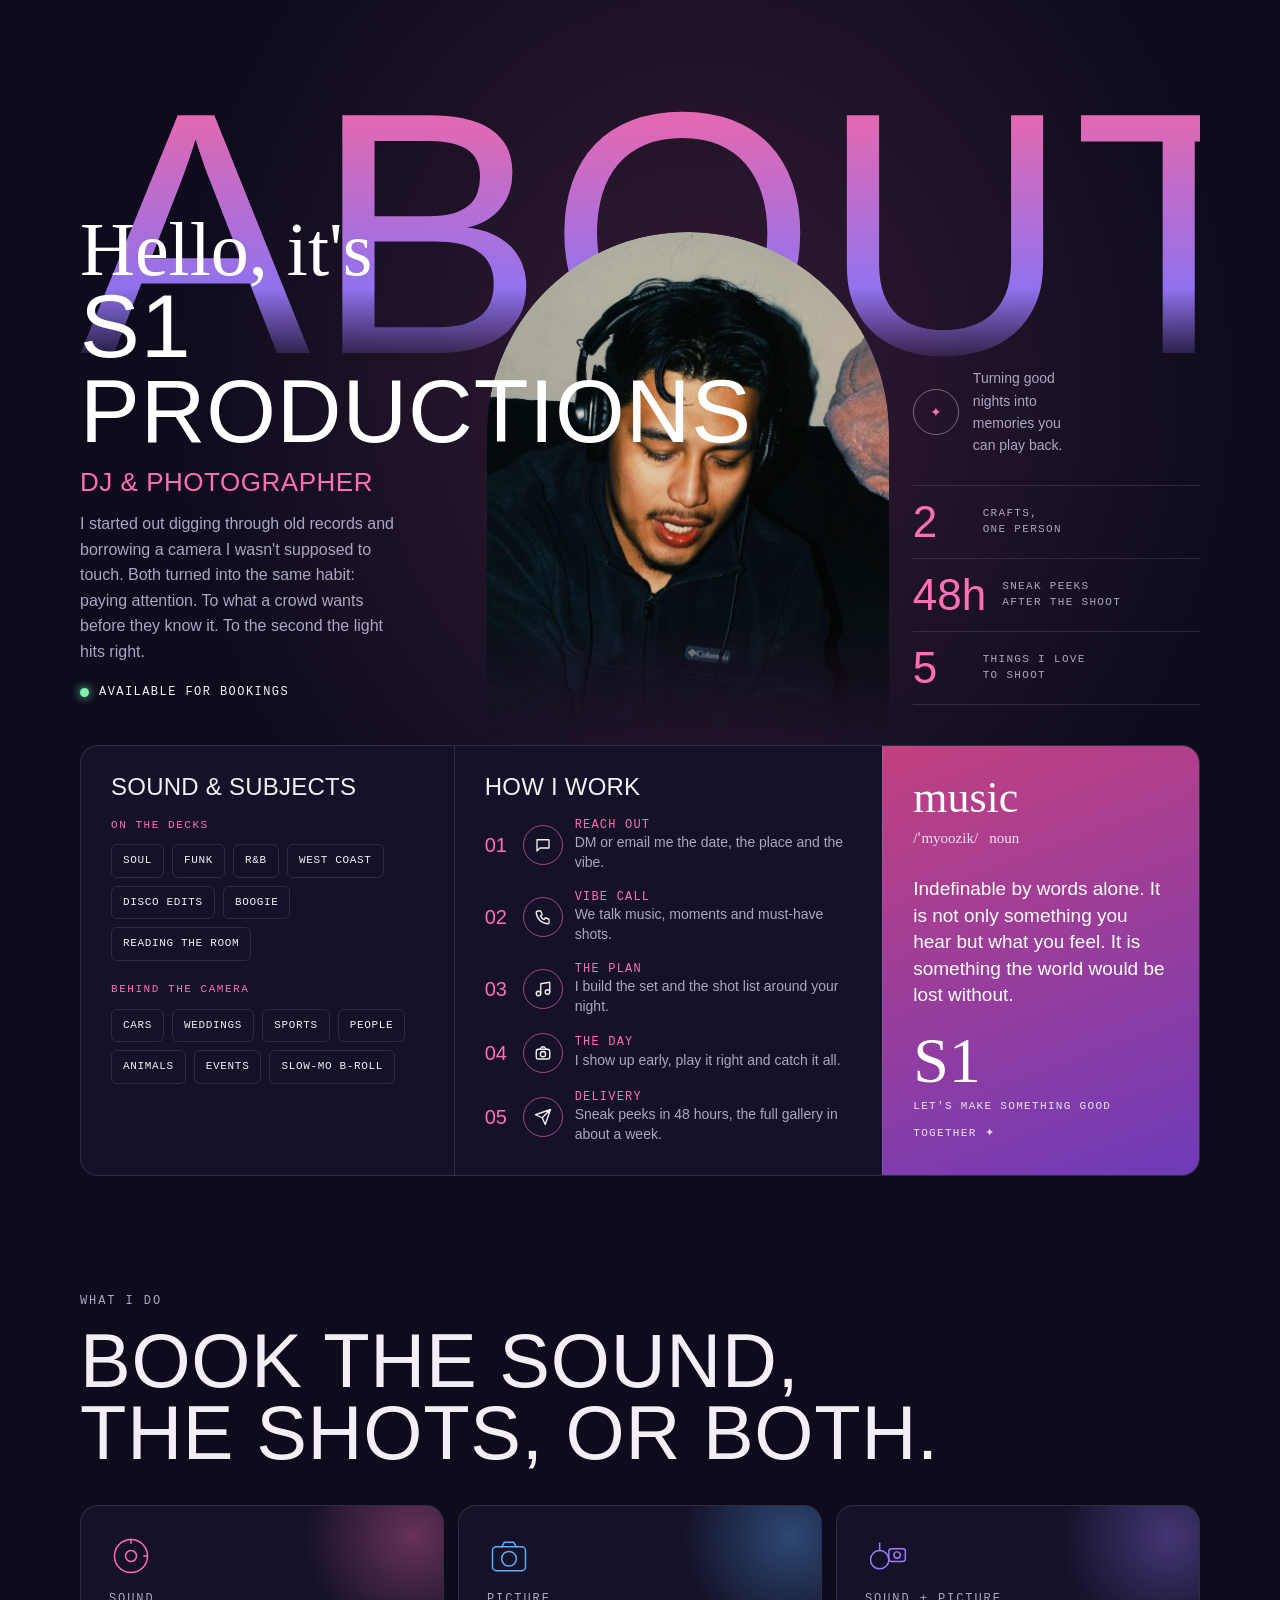
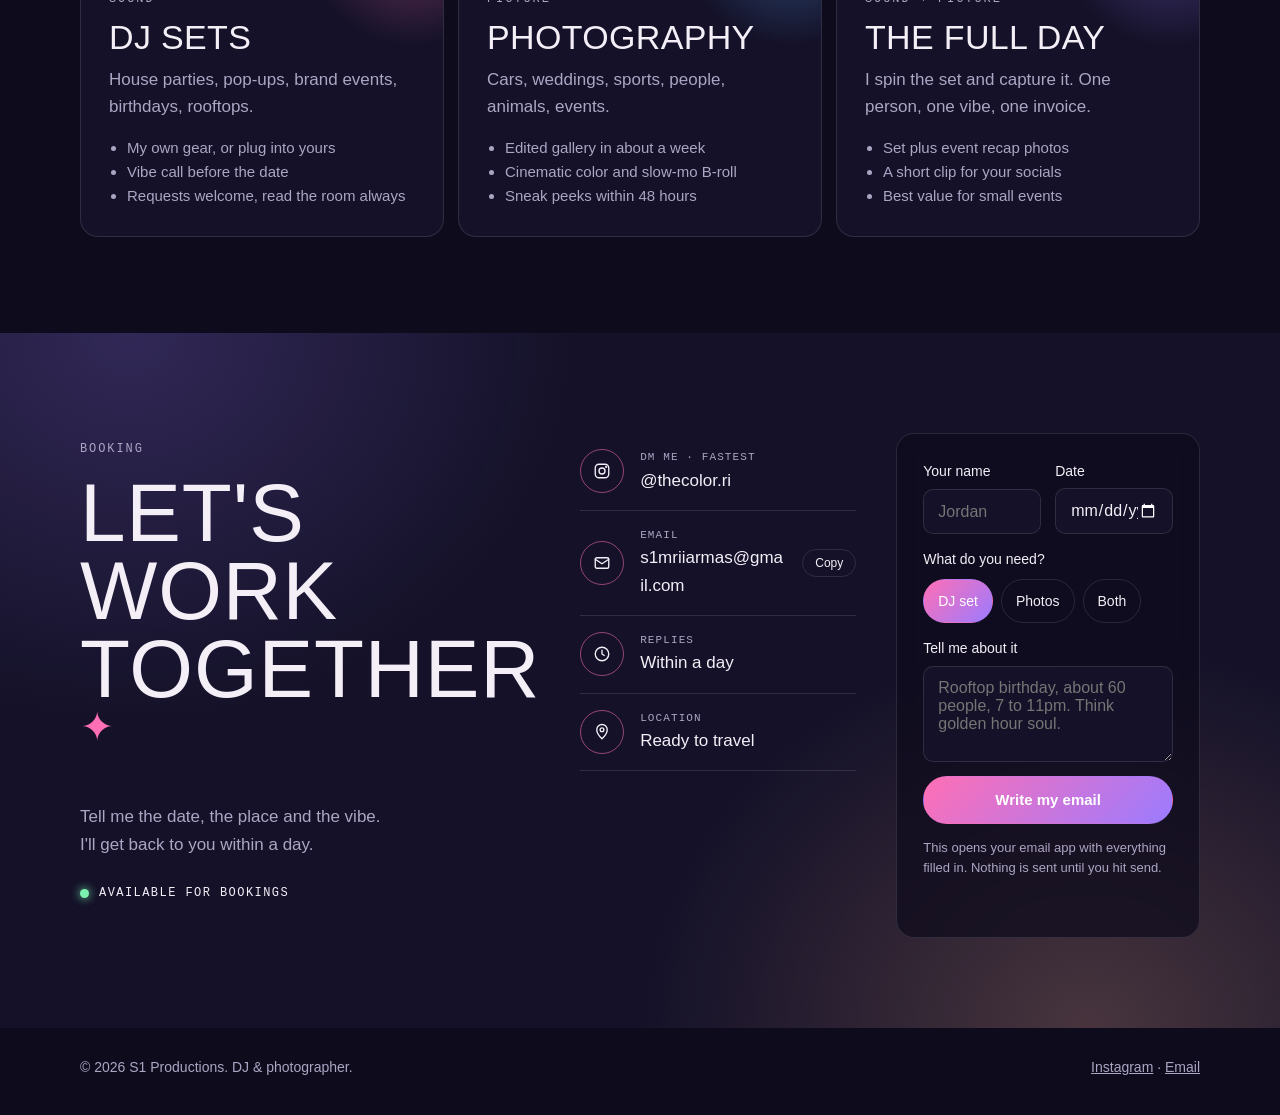
==== commit afae5249: "Security hardening: check AI downloads, share review, CSP - Service worker checks every cdn.jsdelivr" ====
--- a/index.html
+++ b/index.html
@@ -2,6 +2,9 @@
 <html lang="en">
 <head>
 <meta charset="utf-8">
+<!-- House rules for the browser: no outside scripts, plugins or frames. Inline scripts stay allowed so you can keep editing CONFIG below. -->
+<meta http-equiv="Content-Security-Policy" content="default-src 'self'; script-src 'self' 'unsafe-inline'; style-src 'self' 'unsafe-inline' https://fonts.googleapis.com; font-src 'self' https://fonts.gstatic.com; img-src 'self' data: blob: https:; media-src 'self' blob: https:; connect-src 'self'; object-src 'none'; base-uri 'self'; form-action 'self'; frame-src 'none'">
+<meta name="referrer" content="strict-origin-when-cross-origin">
 <meta name="viewport" content="width=device-width, initial-scale=1, viewport-fit=cover">
 <title>S1 Productions</title>
 <meta name="description" content="S1 Productions. DJ sets and photography. Book a set, a shoot, or both.">
